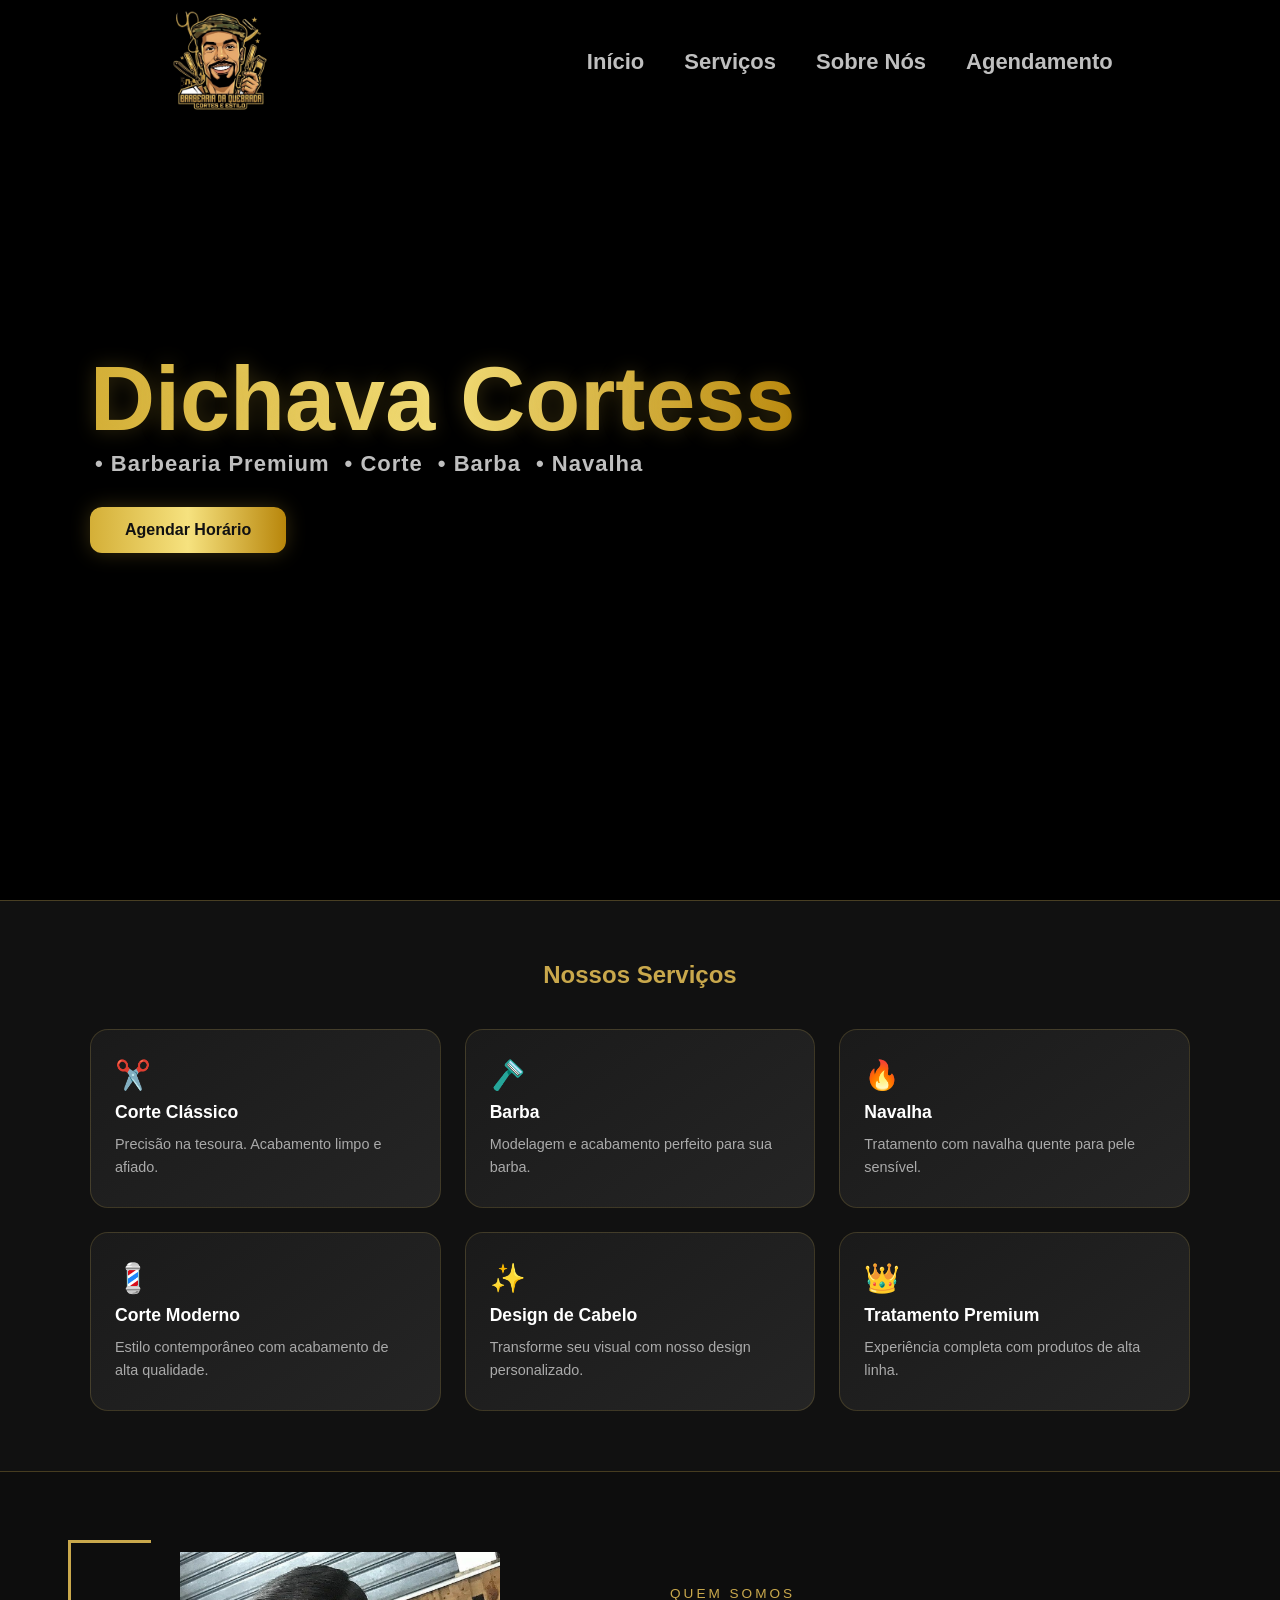
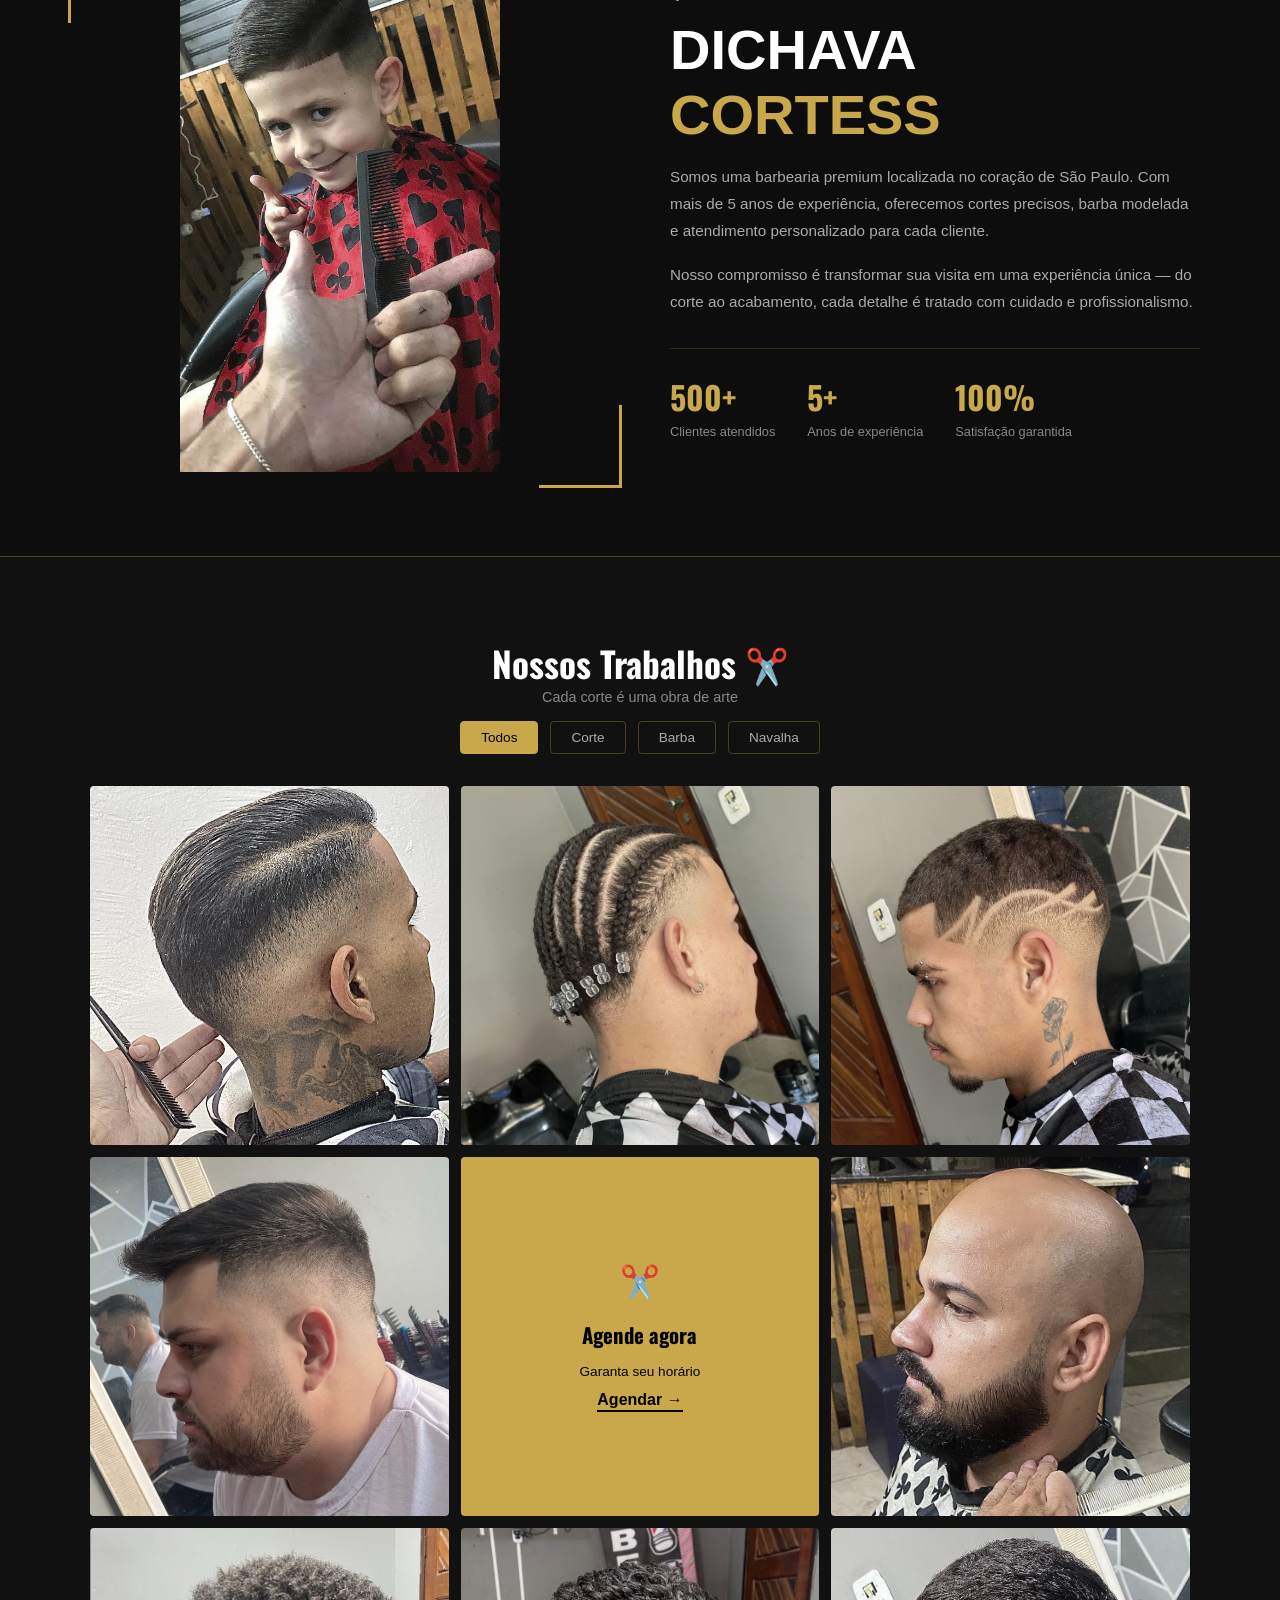
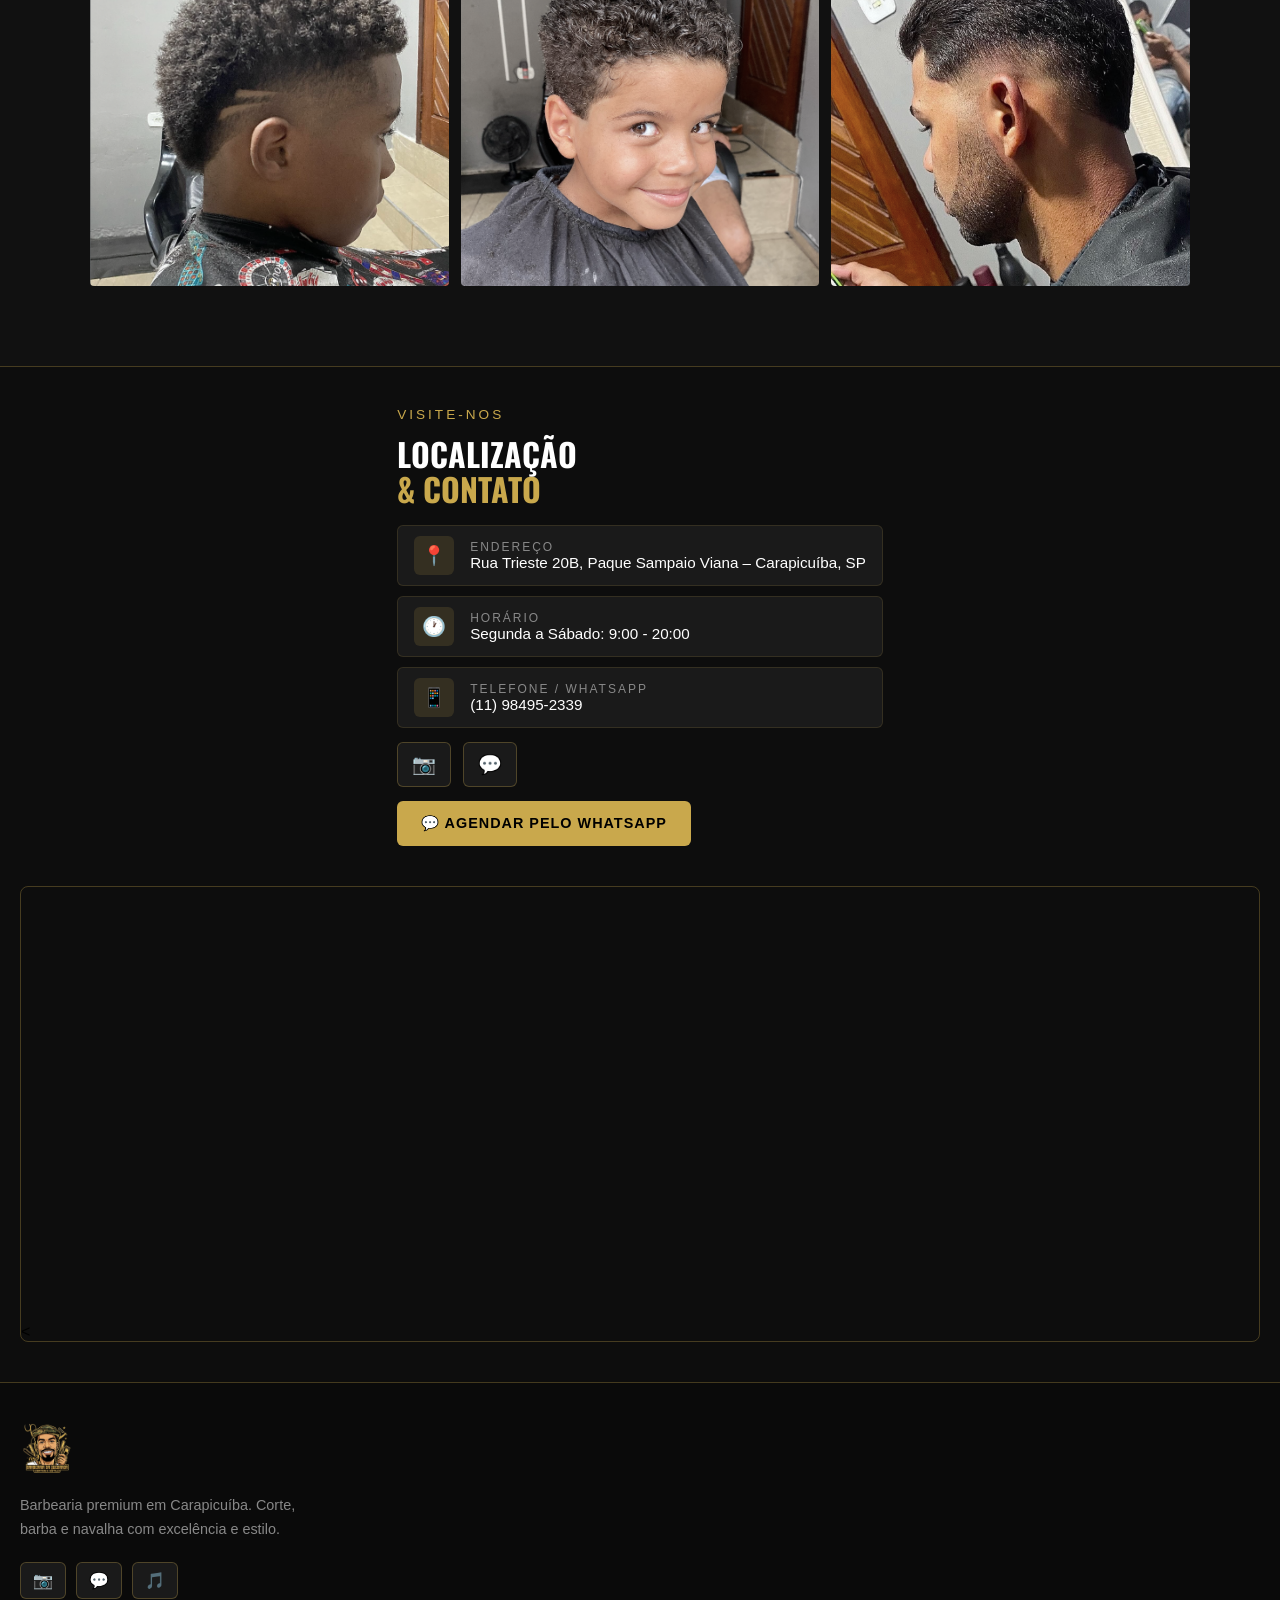
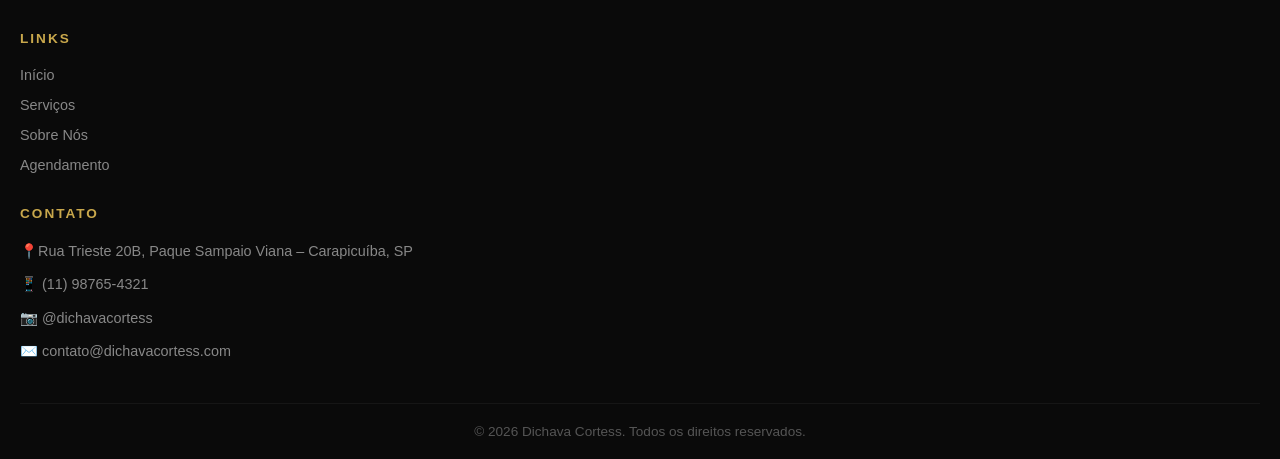
==== index.html @ 932131ef "Update index.html" ====
<!DOCTYPE html>
<html lang="pt-br">

<head>
    <meta charset="UTF-8">
    <meta name="viewport" content="width=device-width, initial-scale=1.0">
    <title>DichavaCortess</title>
    <link rel="stylesheet" href="style.css">
    <link rel="preconnect" href="https://fonts.googleapis.com">
    <link rel="preconnect" href="https://fonts.gstatic.com" crossorigin>
    <link
        href="https://fonts.googleapis.com/css2?family=Karantina:wght@300;400;700&family=Oswald:wght@200..700&family=Pacifico&family=Permanent+Marker&display=swap"
        rel="stylesheet">
    <script src="script.js" defer></script>
    <link rel="icon" type="image/png" href="img/logo.png">
</head>

<body>

    <header>
        <div>
            <img src="img/logo.png" alt="Logo Dichava Cortess">
        </div>

        <!-- 1. Checkbox invisível que controla o clique -->
        <input type="checkbox" id="menu-toggle" class="menu-checkbox">

        <!-- 2. Ícone das 3 barrinhas -->
        <label for="menu-toggle" class="hamburger-btn">
            <span></span>
            <span></span>
            <span></span>
        </label>

        <!-- 3. Seu Nav com a classe .nav-menu adicionada -->
        <nav class="nav-menu">
            <ul>
                <li><a href="#" id="btn-inicio">Início</a></li>
                <li><a href="#" id="btn-servicos">Serviços</a></li>
                <li><a href="#" id="btn-sobre">Sobre Nós</a></li>
                <li><a href="#" id="btn-agendamento">Agendamento</a></li>
            </ul>
        </nav>
    </header>

    <!-- SECTION INÍCIO -->
    <section class="inicio" id="inicio">
        <video autoplay loop muted playsinline class="video-bg">
            <source src="videos/background-video.mp4" type="video/mp4">
        </video>
        <div class="overlay"></div>
        <div class="conteudo">
            <div>
                <h1>Dichava Cortess</h1>
                <div class="servicesP">
                    <p>• Barbearia Premium</p>
                    <p>• Corte</p>
                    <p>• Barba</p>
                    <p>• Navalha</p>
                </div>
                <a href="https://wa.me/5511984952339?text=Olá!%20Vi%20o%20site%20e%20gostaria%20de%20agendar%20um%20horário."
                    target="_blank">
                    <button>Agendar Horário</button>
                </a>
            </div>
        </div>
    </section>

    <!-- SECTION PRODUTOS -->
    <section class="products" id="servicos">
        <div class="title-products">
            <h1>Nossos Serviços</h1>
        </div>
        <div class="grid-container">
            <div class="grid-item">
                <span class="icon">✂️</span>
                <h2>Corte Clássico</h2>
                <p>Precisão na tesoura. Acabamento limpo e afiado.</p>

            </div>
            <div class="grid-item">
                <span class="icon">🪒</span>
                <h2>Barba</h2>
                <p>Modelagem e acabamento perfeito para sua barba.</p>

            </div>
            <div class="grid-item">
                <span class="icon">🔥</span>
                <h2>Navalha</h2>
                <p>Tratamento com navalha quente para pele sensível.</p>

            </div>
            <div class="grid-item">
                <span class="icon">💈</span>
                <h2>Corte Moderno</h2>
                <p>Estilo contemporâneo com acabamento de alta qualidade.</p>

            </div>
            <div class="grid-item">
                <span class="icon">✨</span>
                <h2>Design de Cabelo</h2>
                <p>Transforme seu visual com nosso design personalizado.</p>

            </div>
            <div class="grid-item">
                <span class="icon">👑</span>
                <h2>Tratamento Premium</h2>
                <p>Experiência completa com produtos de alta linha.</p>

            </div>
        </div>
    </section>

    <!-- SECTION ABOUT -->
    <section class="about" id="sobre">
        <div class="about-image">
            <img src="img/cliente3.png" alt="Barbeiro">
        </div>
        <div class="about-content">
            <span class="about-tag">Quem somos</span>
            <h1>DICHAVA<br><span>CORTESS</span></h1>
            <p>Somos uma barbearia premium localizada no coração de São Paulo. Com mais de 5 anos de experiência,
                oferecemos cortes precisos, barba modelada e atendimento personalizado para cada cliente.</p>
            <p>Nosso compromisso é transformar sua visita em uma experiência única — do corte ao acabamento, cada
                detalhe é tratado com cuidado e profissionalismo.</p>
            <div class="about-stats">
                <div class="stat">
                    <h2>500+</h2>
                    <p>Clientes atendidos</p>
                </div>
                <div class="stat">
                    <h2>5+</h2>
                    <p>Anos de experiência</p>
                </div>
                <div class="stat">
                    <h2>100%</h2>
                    <p>Satisfação garantida</p>
                </div>
            </div>
        </div>
    </section>

    <!-- SECTION GALERIA -->
    <section class="gallery" id="galeria">
        <div class="gallery-title">
            <h1>Nossos Trabalhos <span>✂️</span></h1>
            <p>Cada corte é uma obra de arte</p>
        </div>

        <div class="gallery-filters">
            <button class="filter-btn active" data-filter="todos">Todos</button>
            <button class="filter-btn" data-filter="corte">Corte</button>
            <button class="filter-btn" data-filter="barba">Barba</button>
            <button class="filter-btn" data-filter="navalha">Navalha</button>
        </div>

        <div class="gallery-grid">

            <div class="gallery-item" data-category="corte">
                <img src="img/cliente2.png" alt="Corte 1">
            </div>

            <div class="gallery-item" data-category="corte navalha">
                <img src="img/cliente5.png" alt="Corte 4">
            </div>

            <div class="gallery-item" data-category="corte">
                <img src="img/cliente6.png" alt="Corte 7">
            </div>

            <div class="gallery-item" data-category="corte barba">
                <img src="img/cliente4.png" alt="Corte 3">
            </div>

            <div class="gallery-item gallery-item-destaque">
                <div class="destaque-content">
                    <span>✂️</span>
                    <h3>Agende agora</h3>
                    <p>Garanta seu horário</p>
                    <a href="#">Agendar →</a>
                </div>
            </div>

            <div class="gallery-item" data-category="barba">
                <img src="img/barba1.png" alt="Barba 1">
            </div>
 
            

            <div class="gallery-item" data-category="navalha">
                <img src="img/alemao.png" alt="Navalha 1">
            </div>

            <div class="gallery-item" data-category="corte">
                <img src="img/cliente7.png" alt="Corte 2">
            </div>

            <div class="gallery-item" data-category="corte">
                <img src="img/cliente1.png" alt="Corte 5">
            </div>

            <div class="gallery-item" data-category="navalha">
                <img src="img/navalhado 01.png" alt="Navalha 1">
            </div>

            <div class="gallery-item" data-category="navalha">
                <img src="img/navalhado 02.png" alt="Navalha 1">
            </div>

            <div class="gallery-item" data-category="navalha barba">
                <img src="img/navalhado 03.png" alt="Navalha 1">
            </div>

        </div>
    </section>

    <!-- SECTION LOCALIZAÇÃO -->
    <section class="location" id="agendamento">
        <div class="location-content">
            <span class="location-tag">Visite-nos</span>
            <h1>LOCALIZAÇÃO<br><span>& CONTATO</span></h1>
            <div class="location-infos">
                <div class="location-item">
                    <div class="location-icon">📍</div>
                    <div>
                        <p class="label">ENDEREÇO</p>
                        <p class="value">Rua Trieste 20B, Paque Sampaio Viana – Carapicuíba, SP</p>
                    </div>
                </div>
                <div class="location-item">
                    <div class="location-icon">🕐</div>
                    <div>
                        <p class="label">HORÁRIO</p>
                        <p class="value">Segunda a Sábado: 9:00 - 20:00</p>
                    </div>
                </div>
                <div class="location-item">
                    <div class="location-icon">📱</div>
                    <div>
                        <p class="label">TELEFONE / WHATSAPP</p>
                        <p class="value">(11) 98495-2339</p>
                    </div>
                </div>
            </div>
            <div class="location-social">
                <a href="#" class="social-btn">📷</a>
                <a href="#" class="social-btn">💬</a>
            </div>
           
            <a href="https://wa.me/5511984952339?text=Olá!%20Vi%20o%20site%20e%20gostaria%20de%20agendar%20um%20horário."
                target="_blank" class="location-cta">
                💬 AGENDAR PELO WHATSAPP
            </a>
        </div>
        <div class="location-map">
            <<iframe
                src="https://www.google.com/maps/embed?pb=!1m18!1m12!1m3!1d3476.933256085303!2d-46.84907242489197!3d-23.535224878817843!2m3!1f0!2f0!3f0!3m2!1i1024!2i768!4f13.1!3m3!1m2!1s0x94cf01b826479ff1%3A0x2857bcf0c905643a!2sR.%20Trieste%2C%2020%20-%20Parque%20Sampaio%20Viana%2C%20Carapicu%C3%ADba%20-%20SP%2C%2006395-430!5e1!3m2!1spt-BR!2sbr!4v1785679589610!5m2!1spt-BR!2sbr"
                width="600" height="450" style="border:0;" allowfullscreen="" loading="lazy"
                referrerpolicy="strict-origin-when-cross-origin"></iframe>
        </div>
    </section>

    <!-- FOOTER -->
    <footer class="footer">
        <div class="footer-container">
            <div class="footer-brand">
                <img src="img/logo.png" alt="Dichava Cortess" class="footer-logo">
                <p>Barbearia premium em Carapicuíba. Corte, barba e navalha com excelência e estilo.</p>
                <div class="footer-social">
                    <a href="#">📷</a>
                    <a href="#">💬</a>
                    <a href="#">🎵</a>
                </div>
            </div>
            <div class="footer-links">
                <h4>Links</h4>
                <ul>
                    <li><a href="#inicio">Início</a></li>
                    <li><a href="#servicos">Serviços</a></li>
                    <li><a href="#sobre">Sobre Nós</a></li>
                    <li><a href="#agendamento">Agendamento</a></li>
                </ul>
            </div>
            <div class="footer-contact">
                <h4>Contato</h4>
                <ul>
                    <li>📍Rua Trieste 20B, Paque Sampaio Viana – Carapicuíba, SP</li>
                    <li>📱 (11) 98765-4321</li>
                    <li>📷 @dichavacortess</li>
                    <li>✉️ contato@dichavacortess.com</li>
                </ul>
            </div>
        </div>
        <div class="footer-bottom">
            <p>© 2026 Dichava Cortess. Todos os direitos reservados.</p>
        </div>
    </footer>







</body>

</html>
---- style.css ----
html {
  scroll-behavior: smooth;
}

* {
  margin: 0;
  padding: 0;
  box-sizing: border-box;
}

/* =======================================
   BASE
======================================= */
body {
  background: #000;
  font-family: Arial, sans-serif;
}

/* =======================================
   STACK EFFECT (SÓ NAS SECTIONS CERTAS)
======================================= */

/* sections por padrão NÃO são sticky */
section {
  position: relative;
  width: 100%;
}

/* .inicio,
.products,
.about {
    position: sticky;
    top: 0;
} */

/* z-index para sobrepor corretamente */
.inicio {
  z-index: 1;
}

.products {
  z-index: 2;
}

.about {
  z-index: 3;
}

/* gallery e location NÃO podem ser sticky */
.gallery {
  z-index: 4;
  position: relative;
  min-height: auto;
  overflow: visible;
}

.gallery-item[data-category="navalha"] {
  display: none;
}

.location {
  z-index: 5;
  position: relative;
  min-height: 100vh;
  overflow: visible;
}

.footer {
  z-index: 6;
  position: relative;
  overflow: visible;
}

/* =======================================
   HEADER
======================================= */
header {
  position: absolute;
  top: 0;
  left: 0;
  width: 100%;
  z-index: 999;
  display: flex;
  align-items: center;
  justify-content: space-around;
  padding: 10px;
  background: rgba(0, 0, 0, 0.2);
  backdrop-filter: blur(6px);
  color: white;
}

header div img {
  height: 100px;
  width: auto;
}

nav ul {
  display: flex;
  gap: 40px;
  list-style: none;
  font-size: 22px;
  font-weight: 700;
}

nav a {
  color: rgba(255, 255, 255, 0.75);
  text-decoration: none;
}

nav a:hover {
  color: #d4af37;
}

/* =======================================
   SECTION INICIO
======================================= */
.inicio {
  position: sticky;
  width: 100%;
}

.conteudo {
  position: relative;
  z-index: 1;
  height: 100vh;
  display: flex;
  flex-direction: column;
  justify-content: center;
  align-items: flex-start;
  padding-left: 90px;
}

.conteudo h1 {
  font-size: 90px;
  font-weight: 800;
  background: linear-gradient(90deg, #d4af37, #f6e27f, #b8860b);
  background-clip: text;
  -webkit-background-clip: text;
  color: transparent;
  -webkit-text-fill-color: transparent;
  text-shadow: 0px 0px 20px rgba(212, 175, 55, 0.25);
}

.conteudo p {
  padding-left: 5px;
  color: rgba(255, 255, 255, 0.75);
  letter-spacing: 1px;
  cursor: pointer;
}

.servicesP {
  display: flex;
  gap: 10px;
  font-weight: 800;
  font-size: 22px;
  color: white;
  align-items: center;
}

.conteudo p:hover {
  color: #d4af37;
  transition: 0.3s;
}

.conteudo button {
  padding: 14px 35px;
  margin-top: 30px;
  border-radius: 12px;
  border: none;
  cursor: pointer;
  background: linear-gradient(90deg, #d4af37, #f6e27f, #b8860b);
  color: #111;
  font-weight: 700;
  font-size: 16px;
  box-shadow: 0px 0px 20px rgba(212, 175, 55, 0.25);
  transition: 0.3s;
}

.conteudo button:hover {
  transform: scale(1.05);
  box-shadow: 0px 0px 30px rgba(212, 175, 55, 0.35);
}

.video-bg {
  position: absolute;
  top: 0;
  left: 0;
  width: 100%;
  height: 100%;
  object-fit: cover;
  z-index: -2;
}

.overlay {
  position: absolute;
  inset: 0;
  background: rgba(0, 0, 0, 0.50);
  z-index: -1;
  backdrop-filter: blur(1px);
}

/* =======================================
   SECTION PRODUCTS
======================================= */
.products {
  background: #111111;
  border-top: 1px solid rgba(201, 168, 76, 0.3);
  padding: 60px 40px;
}

.filter-btn.active{
    background: #d4af37;
    color: #111;
}

.title-products h1 {
  color: #c9a84c;
  justify-content: center;
  text-align: center;
  margin-bottom: 40px;
  transition: .35s ease;
  display: flex;
}

.title-products h1:hover {
  transform: translateY(-10px) scale(1.08);
  color: #ffd700;
  text-shadow:
    0 0 10px #ffd700,
    0 0 20px rgba(255, 215, 0, .8),
    0 0 40px rgba(255, 215, 0, .6);
}



.grid-container {
  display: grid;
  grid-template-columns: repeat(3, 1fr);
  gap: 24px;
  max-width: 1100px;
  margin: 0 auto;
}

.grid-item {
  background: linear-gradient(145deg, #1a1a1a, #252525);
  padding: 28px 24px;
  border: 1px solid rgba(201, 168, 76, 0.2);
  border-radius: 18px;
  display: flex;
  flex-direction: column;
  gap: 10px;
 transition: .35s;

}

.grid-item:hover{
    transform: translateY(-8px);
    border-color: #d4af37;
    box-shadow: 0 20px 40px rgba(212,175,55,.25);
}

.grid-item .icon {
  font-size: 1.8rem;
}

.grid-item h2 {
  color: #ffffff;
  font-size: 1.1rem;
}

.grid-item p {
  color: #aaaaaa;
  font-size: 0.9rem;
  line-height: 1.6;
  flex: 1;
}

.grid-item a {
  color: #c9a84c;
  font-size: 0.85rem;
  text-decoration: none;
  margin-top: 8px;
}

.grid-item a:hover {
  text-decoration: underline;
}

/* =======================================
   SECTION ABOUT
======================================= */
.about {
  display: flex;
  align-items: center;
  gap: 60px;
  padding: 80px 80px;
  background: #0d0d0d;
  border-top: 1px solid rgba(201, 168, 76, 0.3);
}

.about-image {
  flex: 1;
  position: relative;
}

.about-image img {
  width: 100%;
  max-width: 420px;
  height: 520px;
  object-fit: cover;
  border-radius: 4px;
  filter: grayscale(20%);
  padding-left: 100px;
}

.about-image::before {
  content: '';
  position: absolute;
  top: -12px;
  left: -12px;
  width: 80px;
  height: 80px;
  border-top: 3px solid #c9a84c;
  border-left: 3px solid #c9a84c;
}

.about-image::after {
  content: '';
  position: absolute;
  bottom: -12px;
  right: -12px;
  width: 80px;
  height: 80px;
  border-bottom: 3px solid #c9a84c;
  border-right: 3px solid #c9a84c;
}

.about-content {
  flex: 1;
  display: flex;
  flex-direction: column;
  gap: 16px;
}

.about-tag {
  color: #c9a84c;
  font-size: 0.85rem;
  letter-spacing: 3px;
  text-transform: uppercase;
} 

.about-content h1 {
  color: #fff;
  transition: .35s ease;
  display: inline-block;
  font-size: 3.5rem;
}

.about-content h1 span {
  color: #c9a84c;
  transition: .35s ease;
}

.about-content h1:hover {
  transform: translateY(-10px) scale(1.03);
  text-shadow: 0 0 20px rgba(212, 175, 55, .4);
}

.about-content h1:hover span {
  color: #ffd700;
  text-shadow:
    0 0 10px #ffd700,
    0 0 20px rgba(255, 215, 0, .8),
    0 0 40px rgba(255, 215, 0, .6);
}

.about-content p {
  color: #aaaaaa;
  font-size: 0.95rem;
  line-height: 1.8;
}

.about-stats {
  display: flex;
  gap: 32px;
  margin-top: 16px;
  padding-top: 24px;
  border-top: 1px solid rgba(201, 168, 76, 0.2);
}

.stat h2 {
  color: #c9a84c;
  font-size: 2rem;
  font-family: 'Oswald', sans-serif;
  transition: .35s ease;
  display: inline-block;
}

.stat h2:hover {
  transform: translateY(-10px) scale(1.08);
  color: #ffd700;
  text-shadow:
    0 0 10px #ffd700,
    0 0 20px rgba(255, 215, 0, .8),
    0 0 40px rgba(255, 215, 0, .6);
}

.stat p {
  color: #888;
  font-size: 0.8rem;
}

/* =======================================
   SECTION GALLERY (SCROLL NORMAL)
======================================= */
.gallery {
  background: #111111;
  padding: 80px 80px;
  border-top: 1px solid rgba(201, 168, 76, 0.3);
}

.gallery-title {
  text-align: center;
  margin-bottom: 16px;
}

.gallery-title h1 {
  font-size: 2.2rem;
  color: #ffffff;
  font-family: 'Oswald', sans-serif;
}

.gallery-title h1 span {
  color: #c9a84c;
}

.gallery-title p {
  color: #888;
  font-size: 0.9rem;
}

.gallery-filters {
  display: flex;
  justify-content: center;
  gap: 12px;
  margin-bottom: 32px;
}

.filter-btn {
  background: transparent;
  border: 1px solid rgba(201, 168, 76, 0.3);
  color: #aaa;
  padding: 8px 20px;
  border-radius: 4px;
  cursor: pointer;
  font-size: 0.85rem;
  transition: all 0.3s ease;
}

.filter-btn:hover,
.filter-btn.active {
  background: #c9a84c;
  color: #000;
  border-color: #c9a84c;
}

.gallery-grid {
  display: grid;
  grid-template-columns: repeat(3, 1fr);
  gap: 12px;
  max-width: 1100px;
  margin: 0 auto;
}

.gallery-item {
  overflow: hidden;
  border-radius: 4px;
  aspect-ratio: 1;

  opacity: 0;
  transform: translateY(70px);
  transition: opacity 1.2s ease, transform 1.2s ease;
}

.gallery-item.show {
  opacity: 1;
  transform: translateY(0);
}

.gallery-item img {
  width: 100%;
  height: 100%;
  object-fit: cover;
  transition: transform 0.4s ease;
  filter: grayscale(30%);
}

.gallery-item:hover img {
  transform: scale(1.05);
  filter: grayscale(0%);
}

.gallery-item-destaque {
  background: #c9a84c;
  display: flex;
  align-items: center;
  justify-content: center;
}


.destaque-content {
  text-align: center;
  color: #000;
}

.destaque-content span {
  font-size: 2rem;
}

.destaque-content h3 {
  font-size: 1.3rem;
  font-family: 'Oswald', sans-serif;
  margin: 8px 0 4px;
  padding: 10px;
}

.destaque-content p {
  font-size: 0.85rem;
  margin-bottom: 12px;
}

.destaque-content a {
  color: #000;
  font-weight: bold;
  text-decoration: none;
  border-bottom: 2px solid #000;
  padding-bottom: 2px;
}

/* =======================================
   SECTION LOCATION
======================================= */
.location {
  display: flex;
  align-items: center;
  gap: 40px;
  padding: 40px 80px;
  background: #0d0d0d;
  border-top: 1px solid rgba(201, 168, 76, 0.3);
}

.location-content {
  flex: 1;
  display: flex;
  flex-direction: column;
  gap: 14px;
}

.location-tag {
  color: #c9a84c;
  font-size: 0.85rem;
  letter-spacing: 3px;
  text-transform: uppercase;
}

.location-content h1 {
  font-size: 2rem;
  color: #ffffff;
  line-height: 1.1;
  font-family: 'Oswald', sans-serif;
}

.location-content h1 span {
  color: #c9a84c;
}

.location-infos {
  display: flex;
  flex-direction: column;
  gap: 10px;
  margin-top: 4px;
}

.location-item {
  display: flex;
  align-items: center;
  gap: 16px;
  background: #1a1a1a;
  padding: 10px 16px;
  border-radius: 6px;
  border: 1px solid rgba(201, 168, 76, 0.15);
}

.location-icon {
  font-size: 1.2rem;
  background: rgba(201, 168, 76, 0.15);
  padding: 8px;
  border-radius: 6px;
}

.location-item .label {
  color: #888;
  font-size: 0.75rem;
  letter-spacing: 2px;
}

.location-item .value {
  color: #ffffff;
  font-size: 0.95rem;
  font-weight: 500;
}

.location-social {
  display: flex;
  gap: 12px;
}

.social-btn {
  background: #1a1a1a;
  border: 1px solid rgba(201, 168, 76, 0.3);
  color: #fff;
  padding: 10px 14px;
  border-radius: 6px;
  font-size: 1.2rem;
  text-decoration: none;
  transition: all 0.3s ease;
}

.social-btn:hover {
  background: rgba(201, 168, 76, 0.15);
  border-color: #c9a84c;
}

.location-cta {
  display: inline-block;
  background: #c9a84c;
  color: #000;
  font-weight: bold;
  font-size: 0.9rem;
  letter-spacing: 1px;
  padding: 14px 24px;
  border-radius: 6px;
  text-decoration: none;
  width: fit-content;
}

.location-cta:hover {
  background: #e0bc6a;
}

.location-map {
  flex: 1;
  height: 360px;
  border-radius: 8px;
  overflow: hidden;
  border: 1px solid rgba(201, 168, 76, 0.3);
}

/* =======================================
   FOOTER
======================================= */
.footer {
  background: #0a0a0a;
  border-top: 1px solid rgba(201, 168, 76, 0.3);
  padding: 60px 80px 0;
}

.footer-container {
  display: grid;
  grid-template-columns: 2fr 1fr 1fr;
  gap: 60px;
  padding-bottom: 40px;
}

.footer-brand img.footer-logo {
  height: 50px;
  width: auto;
  margin-bottom: 16px;
}

.footer-brand p {
  color: #888;
  font-size: 0.9rem;
  line-height: 1.7;
  max-width: 280px;
}

.footer-social {
  display: flex;
  gap: 10px;
  margin-top: 20px;
}

.footer-social a {
  background: #1a1a1a;
  border: 1px solid rgba(201, 168, 76, 0.3);
  padding: 8px 12px;
  border-radius: 6px;
  font-size: 1rem;
  text-decoration: none;
}

.footer-links h4,
.footer-contact h4 {
  color: #c9a84c;
  font-size: 0.85rem;
  letter-spacing: 2px;
  text-transform: uppercase;
  margin-bottom: 20px;
}

.footer-links ul,
.footer-contact ul {
  list-style: none;
  display: flex;
  flex-direction: column;
  gap: 12px;
}

.footer-links ul li a {
  color: #888;
  text-decoration: none;
  font-size: 0.9rem;
}

.footer-links ul li a:hover {
  color: #c9a84c;
}

.footer-contact ul li {
  color: #888;
  font-size: 0.9rem;
  line-height: 1.5;
}

.footer-bottom {
  border-top: 1px solid rgba(255, 255, 255, 0.05);
  padding: 20px 0;
  text-align: center;
}

.footer-bottom p {
  color: #555;
  font-size: 0.85rem;
}

.menu-checkbox,
.hamburger-btn {
  display: none;
}


/* =======================================
   RESPONSIVIDADE MOBILE
======================================= */
@media (max-width: 768px) {

  /* =======================================
     1. HEADER & NAVEGAÇÃO (DROPDOWN)
  ======================================= */
  header {
    position: relative;
    flex-direction: row;
    justify-content: space-between;
    align-items: center;
    padding: 10px 16px;
    flex-wrap: wrap;
  }

  header div img {
    height: 60px;
  }

  .menu-checkbox {
    display: none;
  }

  /* BOTÃO HAMBÚRGUER */
  .hamburger-btn {
    display: flex;
    flex-direction: column;
    justify-content: space-between;
    width: 32px;
    height: 22px;
    background: transparent;
    border: none;
    cursor: pointer;
    z-index: 1000;
    padding: 0;
  }

  .hamburger-btn span {
    width: 100%;
    height: 4px;
    background-color: #ffffff;
    border-radius: 10px;
    filter: drop-shadow(0px 2px 3px rgba(0, 0, 0, 0.4));
    transition: all 0.3s ease;
  }

  /* MENU DROPDOWN */
  .nav-menu {
    position: absolute;
    top: 100%;
    left: 0;
    width: 100%;
    background-color: #111111;
    border-bottom: 1px solid rgba(201, 168, 76, 0.3);
    max-height: 0;
    overflow: hidden;
    transition: max-height 0.4s ease-in-out, padding 0.4s ease;
    display: flex;
    justify-content: center;
    align-items: center;
    z-index: 999;
  }

  .nav-menu ul {
    display: flex;
    flex-direction: column;
    gap: 18px;
    text-align: center;
    list-style: none;
    padding: 0;
    width: 100%;
  }

  .nav-menu ul li a {
    color: #ffffff;
    font-size: 1.1rem;
    text-decoration: none;
    font-weight: 700;
    display: block;
    padding: 6px 0;
  }

  /* ESTADO ABERTO DO MENU DROPDOWN */
  .menu-checkbox:checked ~ .nav-menu {
    max-height: 300px;
    padding: 20px 0;
  }

  /* ANIMAÇÃO DO ÍCONE HAMBÚRGUER -> X */
  .menu-checkbox:checked + .hamburger-btn span:nth-child(1) {
    transform: translateY(9px) rotate(45deg);
  }

  .menu-checkbox:checked + .hamburger-btn span:nth-child(2) {
    opacity: 0;
  }

  .menu-checkbox:checked + .hamburger-btn span:nth-child(3) {
    transform: translateY(-9px) rotate(-45deg);
  }


  /* =======================================
     2. HERO / VÍDEO & SOMBRA
  ======================================= */
  .inicio {
    position: relative;
    overflow: hidden;
  }

  /* Camada 1: Vídeo ao fundo */
  .video-bg {
    position: absolute;
    top: 0;
    left: 0;
    width: 100%;
    height: 100%;
    object-fit: cover;
    object-position: 80% center;
    z-index: 1;
  }

  /* Camada 2: Sombreamento por cima do vídeo */
  .overlay {
    position: absolute;
    top: 0;
    left: 0;
    width: 100%;
    height: 100%;
    background: linear-gradient(
      90deg, 
      rgba(0, 0, 0, 0.85) 0%, 
      rgba(0, 0, 0, 0.4) 50%, 
      rgba(0, 0, 0, 0.2) 100%
    );
    z-index: 2;
    pointer-events: none;
  }

  /* Camada 3: Conteúdo / Textos acima de tudo */
  .conteudo {
    position: relative;
    z-index: 3;
    padding-left: 24px;
    padding-right: 24px;
    align-items: flex-start;
  }

  .conteudo h1 {
    font-size: 42px;
  }

  .servicesP {
    font-size: 16px;
    flex-wrap: wrap;
  }

  .conteudo button {
    padding: 12px 24px;
    font-size: 15px;
  }


  /* =======================================
     3. PRODUCTS
  ======================================= */
  .products {
    padding: 40px 20px;
  }

  .grid-container {
    grid-template-columns: 1fr;
  }


  /* =======================================
     4. ABOUT
  ======================================= */
  .about {
    flex-direction: column;
    padding: 40px 20px;
    gap: 32px;
  }

  .about-image img {
    padding-left: 0;
    max-width: 100%;
    height: 320px;
  }

  .about-content h1 {
    font-size: 2.2rem;
  }

  .about-stats {
    gap: 20px;
  }


  /* =======================================
     5. GALLERY
  ======================================= */
  .gallery {
    padding: 40px 20px;
  }

  .gallery-grid {
    grid-template-columns: 1fr;
    justify-items: center;
    gap: 16px;
  }

  .gallery-item {
    width: 100%;
    max-width: 450px;
  }

  .gallery-item img {
    width: 100%;
    height: auto;
    display: block;
  }

   .gallery-item-destaque {
    aspect-ratio: 1;
    width: 100%;
    max-width: 450px;
  }
}


  /* =======================================
     6. LOCATION
  ======================================= */
  .location {
    flex-direction: column;
    padding: 40px 20px;
  }

  .location-map {
    width: 100%;
    height: 260px;
  }


  /* =======================================
     7. FOOTER
  ======================================= */
  .footer {
    padding: 40px 20px 0;
  }

  .footer-container {
    grid-template-columns: 1fr;
    gap: 32px;
  }

}
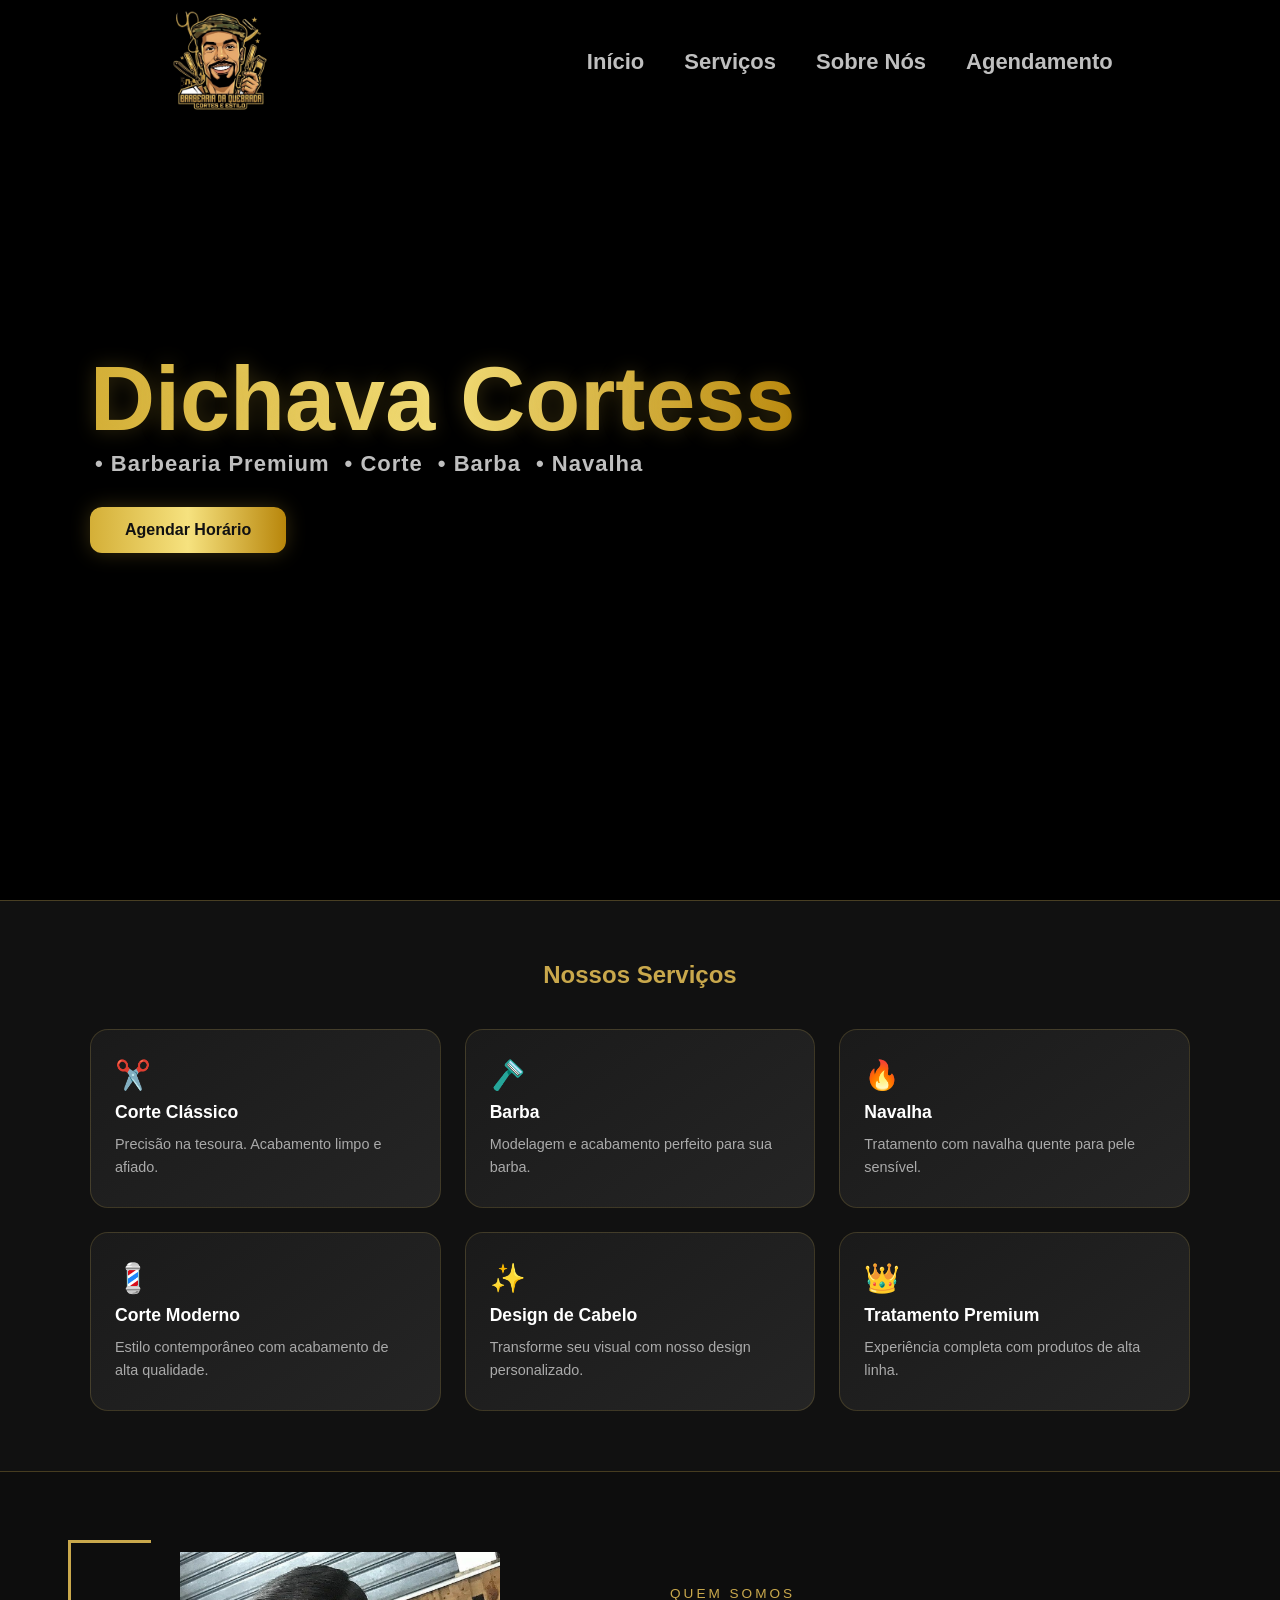
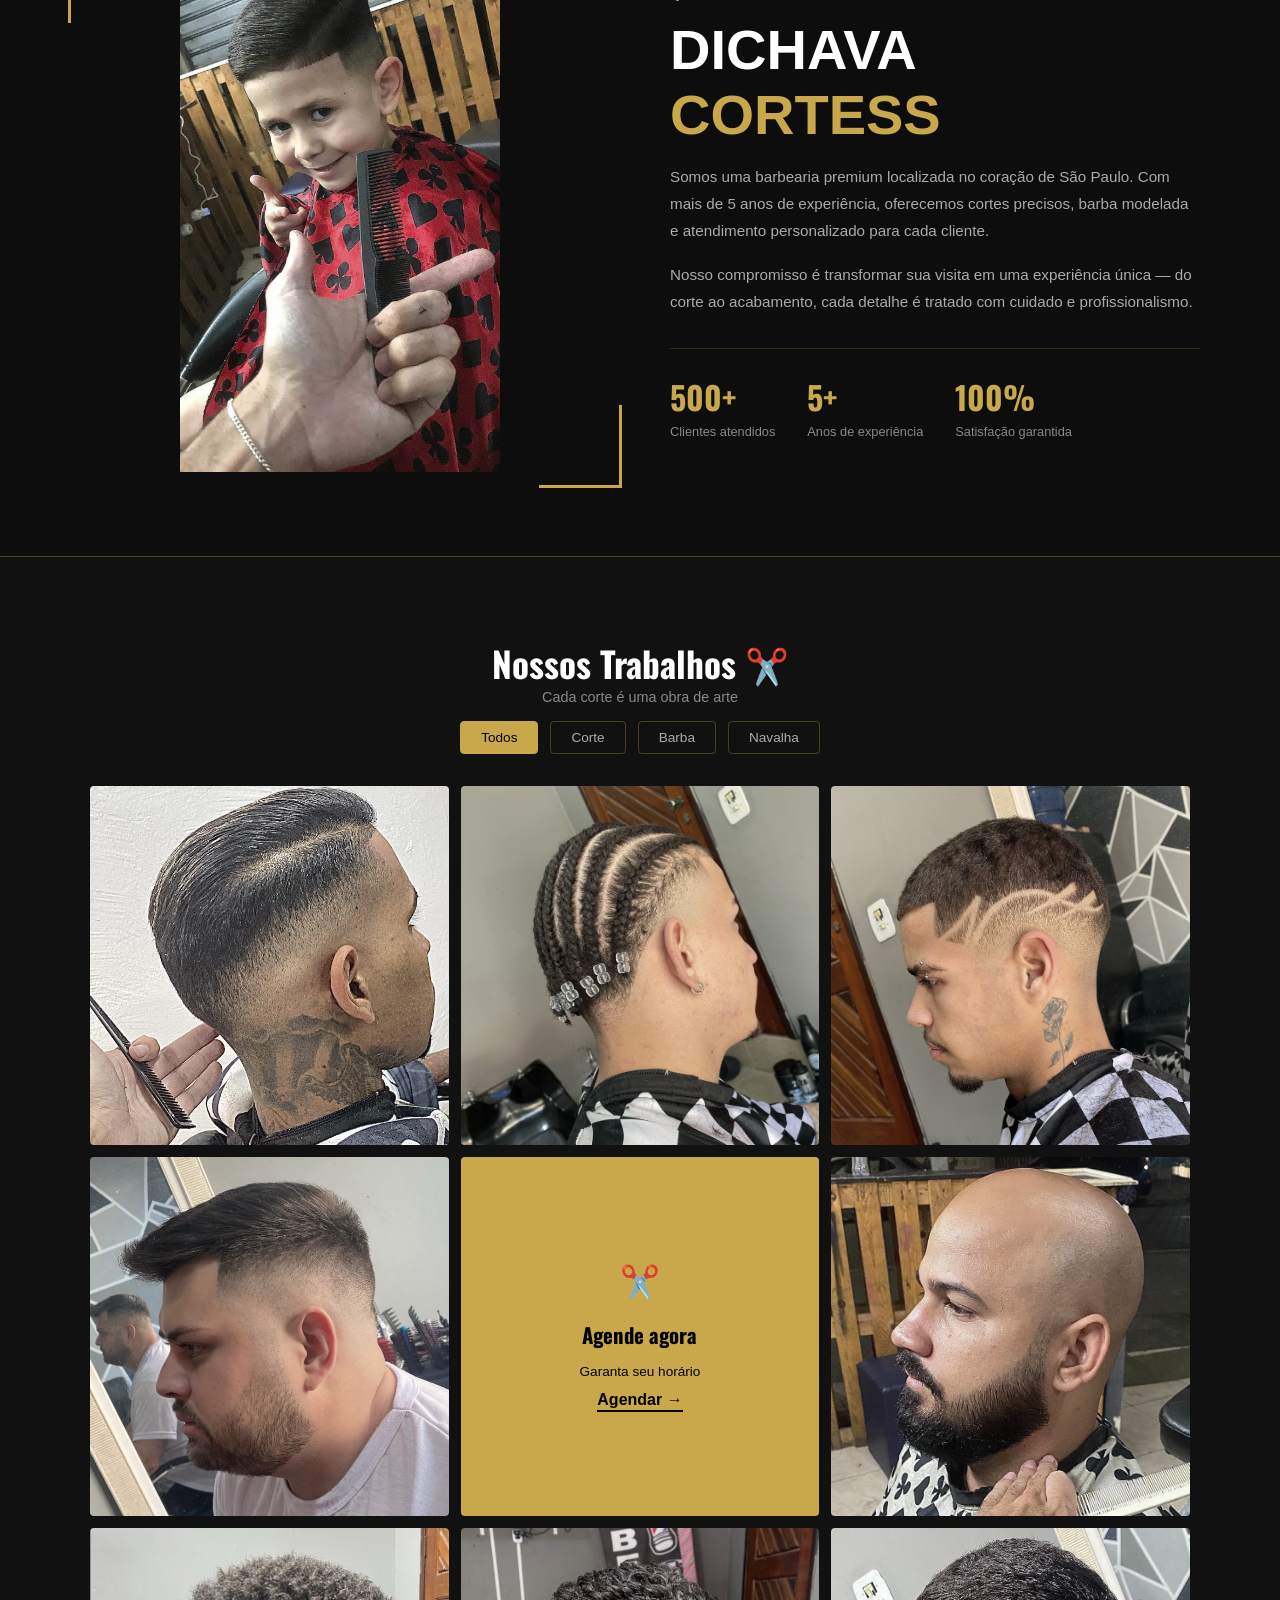
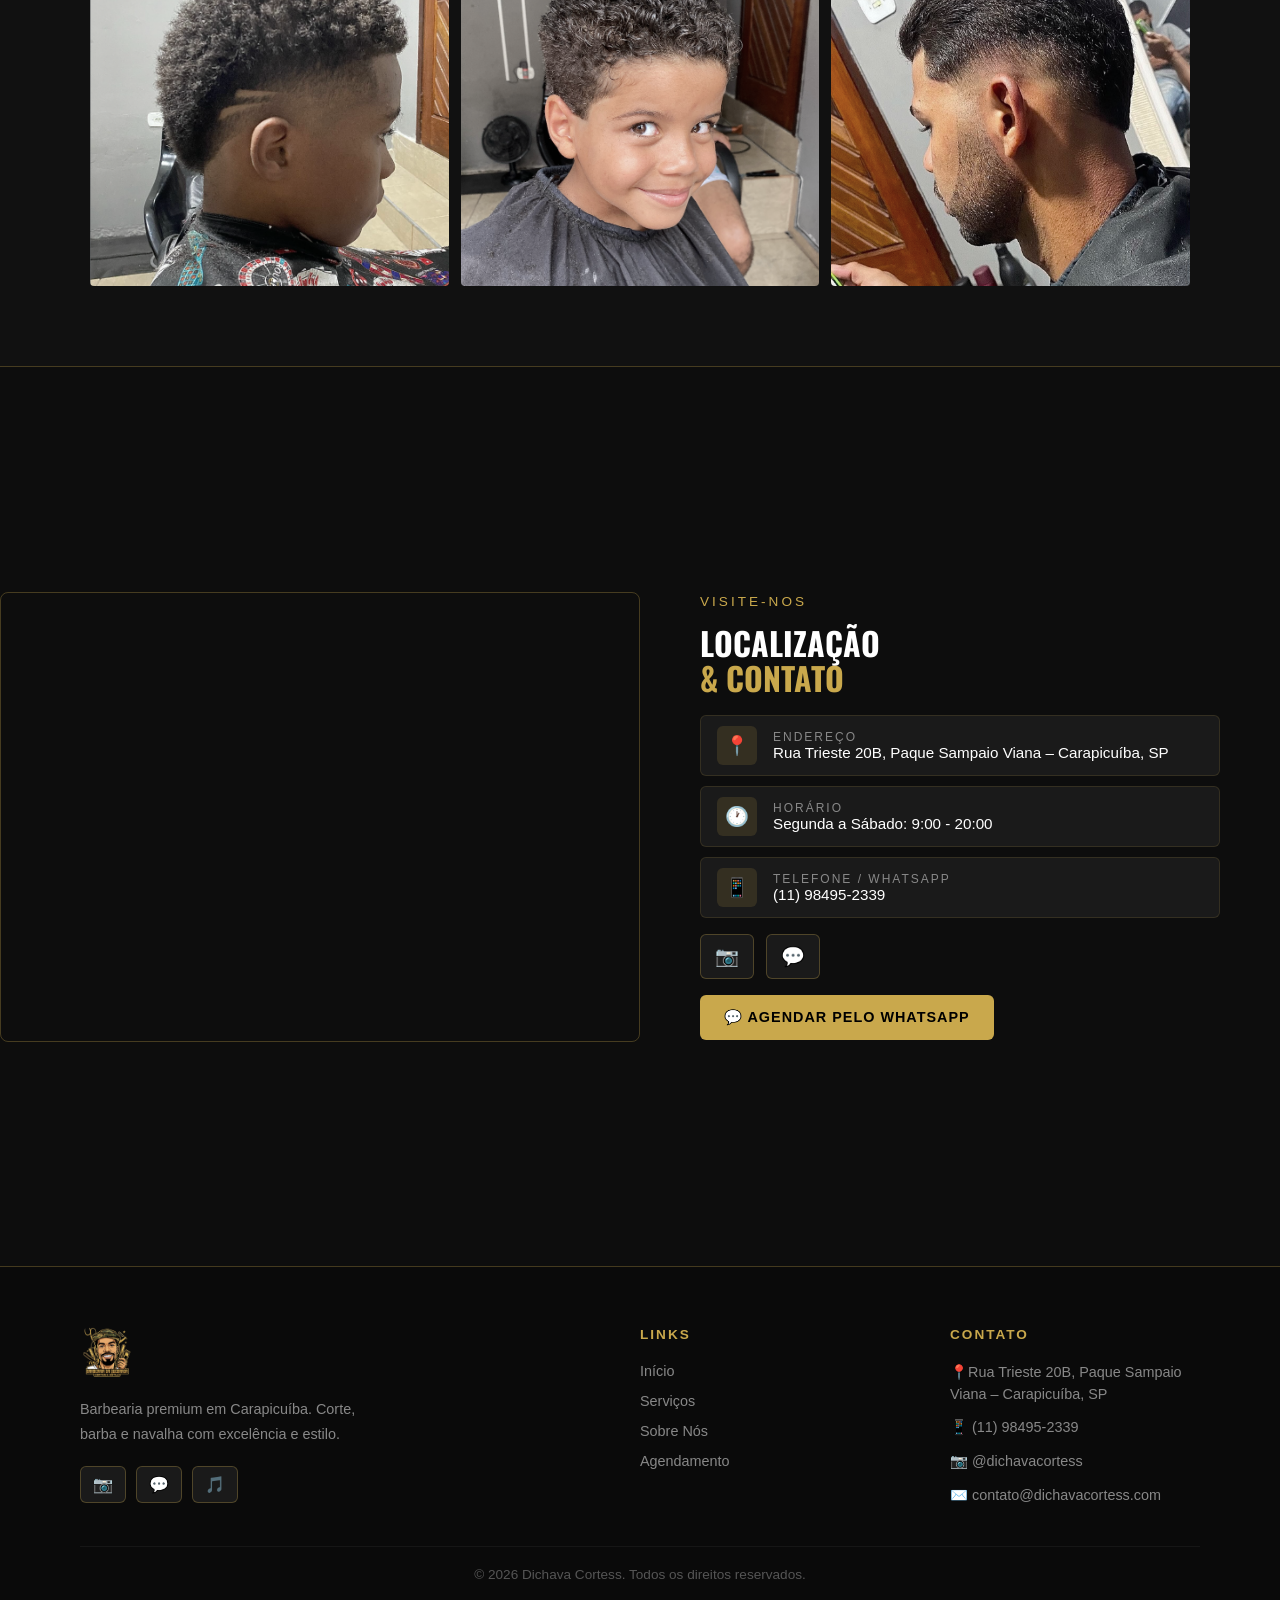
==== commit dee99f2d: "Add files via upload" ====
--- a/index.html
+++ b/index.html
@@ -184,8 +184,8 @@
             <div class="gallery-item" data-category="barba">
                 <img src="img/barba1.png" alt="Barba 1">
             </div>
- 
-            
+
+
 
             <div class="gallery-item" data-category="navalha">
                 <img src="img/alemao.png" alt="Navalha 1">
@@ -215,7 +215,16 @@
     </section>
 
     <!-- SECTION LOCALIZAÇÃO -->
-    <section class="location" id="agendamento">
+    <section class="location">
+
+
+
+        <div class="location-map">
+            <iframe
+                src="https://www.google.com/maps/embed?pb=!1m18!1m12!1m3!1d3476.933256085303!2d-46.84907242489197!3d-23.535224878817843!2m3!1f0!2f0!3f0!3m2!1i1024!2i768!4f13.1!3m3!1m2!1s0x94cf01b826479ff1%3A0x2857bcf0c905643a!2sR.%20Trieste%2C%2020%20-%20Parque%20Sampaio%20Viana%2C%20Carapicu%C3%ADba%20-%20SP%2C%2006395-430!5e1!3m2!1spt-BR!2sbr!4v1785679589610!5m2!1spt-BR!2sbr"
+                 style="border:0;" allowfullscreen="" loading="lazy"
+                referrerpolicy="strict-origin-when-cross-origin"></iframe>
+        </div>
         <div class="location-content">
             <span class="location-tag">Visite-nos</span>
             <h1>LOCALIZAÇÃO<br><span>& CONTATO</span></h1>
@@ -246,18 +255,15 @@
                 <a href="#" class="social-btn">📷</a>
                 <a href="#" class="social-btn">💬</a>
             </div>
-           
+
             <a href="https://wa.me/5511984952339?text=Olá!%20Vi%20o%20site%20e%20gostaria%20de%20agendar%20um%20horário."
                 target="_blank" class="location-cta">
                 💬 AGENDAR PELO WHATSAPP
             </a>
-        </div>
-        <div class="location-map">
-            <<iframe
-                src="https://www.google.com/maps/embed?pb=!1m18!1m12!1m3!1d3476.933256085303!2d-46.84907242489197!3d-23.535224878817843!2m3!1f0!2f0!3f0!3m2!1i1024!2i768!4f13.1!3m3!1m2!1s0x94cf01b826479ff1%3A0x2857bcf0c905643a!2sR.%20Trieste%2C%2020%20-%20Parque%20Sampaio%20Viana%2C%20Carapicu%C3%ADba%20-%20SP%2C%2006395-430!5e1!3m2!1spt-BR!2sbr!4v1785679589610!5m2!1spt-BR!2sbr"
-                width="600" height="450" style="border:0;" allowfullscreen="" loading="lazy"
-                referrerpolicy="strict-origin-when-cross-origin"></iframe>
-        </div>
+            </div>
+        
+        
+
     </section>
 
     <!-- FOOTER -->
@@ -285,7 +291,7 @@
                 <h4>Contato</h4>
                 <ul>
                     <li>📍Rua Trieste 20B, Paque Sampaio Viana – Carapicuíba, SP</li>
-                    <li>📱 (11) 98765-4321</li>
+                    <li>📱 (11) 98495-2339</li>
                     <li>📷 @dichavacortess</li>
                     <li>✉️ contato@dichavacortess.com</li>
                 </ul>
@@ -304,4 +310,4 @@
 
 </body>
 
-</html>
+</html>
--- a/style.css
+++ b/style.css
@@ -17,23 +17,13 @@
 }
 
 /* =======================================
-   STACK EFFECT (SÓ NAS SECTIONS CERTAS)
+   STACK EFFECT
 ======================================= */
-
-/* sections por padrão NÃO são sticky */
 section {
   position: relative;
   width: 100%;
 }
 
-/* .inicio,
-.products,
-.about {
-    position: sticky;
-    top: 0;
-} */
-
-/* z-index para sobrepor corretamente */
 .inicio {
   z-index: 1;
 }
@@ -46,7 +36,6 @@
   z-index: 3;
 }
 
-/* gallery e location NÃO podem ser sticky */
 .gallery {
   z-index: 4;
   position: relative;
@@ -208,9 +197,9 @@
   padding: 60px 40px;
 }
 
-.filter-btn.active{
-    background: #d4af37;
-    color: #111;
+.filter-btn.active {
+  background: #d4af37;
+  color: #111;
 }
 
 .title-products h1 {
@@ -231,8 +220,6 @@
     0 0 40px rgba(255, 215, 0, .6);
 }
 
-
-
 .grid-container {
   display: grid;
   grid-template-columns: repeat(3, 1fr);
@@ -249,14 +236,13 @@
   display: flex;
   flex-direction: column;
   gap: 10px;
- transition: .35s;
-
-}
-
-.grid-item:hover{
-    transform: translateY(-8px);
-    border-color: #d4af37;
-    box-shadow: 0 20px 40px rgba(212,175,55,.25);
+  transition: .35s;
+}
+
+.grid-item:hover {
+  transform: translateY(-8px);
+  border-color: #d4af37;
+  box-shadow: 0 20px 40px rgba(212, 175, 55, .25);
 }
 
 .grid-item .icon {
@@ -347,7 +333,7 @@
   font-size: 0.85rem;
   letter-spacing: 3px;
   text-transform: uppercase;
-} 
+}
 
 .about-content h1 {
   color: #fff;
@@ -411,7 +397,7 @@
 }
 
 /* =======================================
-   SECTION GALLERY (SCROLL NORMAL)
+   SECTION GALLERY
 ======================================= */
 .gallery {
   background: #111111;
@@ -507,7 +493,6 @@
   justify-content: center;
 }
 
-
 .destaque-content {
   text-align: center;
   color: #000;
@@ -538,23 +523,66 @@
 }
 
 /* =======================================
-   SECTION LOCATION
+   SECTION LOCATION (DESKTOP)
 ======================================= */
 .location {
   display: flex;
   align-items: center;
-  gap: 40px;
-  padding: 40px 80px;
+  padding: 0;
+  /* Remove os paddings para colar nas bordas e dar 50% exato */
   background: #0d0d0d;
   border-top: 1px solid rgba(201, 168, 76, 0.3);
+  width: 100%;
+  box-sizing: border-box;
+}
+
+.location-map {
+  flex: 0 0 50%;
+  /* Força o mapa a ter exatamente 50% de largura */
+  width: 50%;
+  height: 500px;
+  overflow: hidden;
+  border-right: 1px solid rgba(201, 168, 76, 0.3);
+  /* Linha divisória no meio */
+  border-radius: 0;
+  /* Remove arredondamento para alinhar perfeitamente */
+}
+
+.location-map iframe {
+  width: 100%;
+  height: 100%;
+  border: 0;
+  display: block;
 }
 
 .location-content {
+  flex: 0 0 50%;
+  /* Força o texto a ter exatamente 50% de largura */
+  width: 50%;
+  display: flex;
+  flex-direction: column;
+  justify-content: center;
+  gap: 16px;
+  padding: 60px;
+  /* Mantém o espaçamento interno do texto sem afetar os 50% */
+  box-sizing: border-box;
+  max-width: none;
+  /* Remove o limite de 500px para usar os 50% reais */
+}
+
+.location-map {
   flex: 1;
-  display: flex;
-  flex-direction: column;
-  gap: 14px;
-}
+  height: 450px;
+  width: 450px;
+  border-radius: 8px;
+  overflow: hidden;
+  border: 1px solid rgba(201, 168, 76, 0.3);
+  min-width: 0;
+}
+
+
+
+
 
 .location-tag {
   color: #c9a84c;
@@ -642,18 +670,11 @@
   border-radius: 6px;
   text-decoration: none;
   width: fit-content;
+  text-align: center;
 }
 
 .location-cta:hover {
   background: #e0bc6a;
-}
-
-.location-map {
-  flex: 1;
-  height: 360px;
-  border-radius: 8px;
-  overflow: hidden;
-  border: 1px solid rgba(201, 168, 76, 0.3);
 }
 
 /* =======================================
@@ -749,15 +770,12 @@
   display: none;
 }
 
-
 /* =======================================
    RESPONSIVIDADE MOBILE
 ======================================= */
 @media (max-width: 768px) {
 
-  /* =======================================
-     1. HEADER & NAVEGAÇÃO (DROPDOWN)
-  ======================================= */
+  /* HEADER & NAVEGAÇÃO */
   header {
     position: relative;
     flex-direction: row;
@@ -775,7 +793,6 @@
     display: none;
   }
 
-  /* BOTÃO HAMBÚRGUER */
   .hamburger-btn {
     display: flex;
     flex-direction: column;
@@ -798,7 +815,6 @@
     transition: all 0.3s ease;
   }
 
-  /* MENU DROPDOWN */
   .nav-menu {
     position: absolute;
     top: 100%;
@@ -834,35 +850,29 @@
     padding: 6px 0;
   }
 
-  /* ESTADO ABERTO DO MENU DROPDOWN */
-  .menu-checkbox:checked ~ .nav-menu {
+  .menu-checkbox:checked~.nav-menu {
     max-height: 300px;
     padding: 20px 0;
   }
 
-  /* ANIMAÇÃO DO ÍCONE HAMBÚRGUER -> X */
-  .menu-checkbox:checked + .hamburger-btn span:nth-child(1) {
+  .menu-checkbox:checked+.hamburger-btn span:nth-child(1) {
     transform: translateY(9px) rotate(45deg);
   }
 
-  .menu-checkbox:checked + .hamburger-btn span:nth-child(2) {
+  .menu-checkbox:checked+.hamburger-btn span:nth-child(2) {
     opacity: 0;
   }
 
-  .menu-checkbox:checked + .hamburger-btn span:nth-child(3) {
+  .menu-checkbox:checked+.hamburger-btn span:nth-child(3) {
     transform: translateY(-9px) rotate(-45deg);
   }
 
-
-  /* =======================================
-     2. HERO / VÍDEO & SOMBRA
-  ======================================= */
+  /* HERO / VÍDEO */
   .inicio {
     position: relative;
     overflow: hidden;
   }
 
-  /* Camada 1: Vídeo ao fundo */
   .video-bg {
     position: absolute;
     top: 0;
@@ -874,24 +884,20 @@
     z-index: 1;
   }
 
-  /* Camada 2: Sombreamento por cima do vídeo */
   .overlay {
     position: absolute;
     top: 0;
     left: 0;
     width: 100%;
     height: 100%;
-    background: linear-gradient(
-      90deg, 
-      rgba(0, 0, 0, 0.85) 0%, 
-      rgba(0, 0, 0, 0.4) 50%, 
-      rgba(0, 0, 0, 0.2) 100%
-    );
+    background: linear-gradient(90deg,
+        rgba(0, 0, 0, 0.85) 0%,
+        rgba(0, 0, 0, 0.4) 50%,
+        rgba(0, 0, 0, 0.2) 100%);
     z-index: 2;
     pointer-events: none;
   }
 
-  /* Camada 3: Conteúdo / Textos acima de tudo */
   .conteudo {
     position: relative;
     z-index: 3;
@@ -914,10 +920,7 @@
     font-size: 15px;
   }
 
-
-  /* =======================================
-     3. PRODUCTS
-  ======================================= */
+  /* PRODUCTS */
   .products {
     padding: 40px 20px;
   }
@@ -926,10 +929,7 @@
     grid-template-columns: 1fr;
   }
 
-
-  /* =======================================
-     4. ABOUT
-  ======================================= */
+  /* ABOUT */
   .about {
     flex-direction: column;
     padding: 40px 20px;
@@ -950,18 +950,22 @@
     gap: 20px;
   }
 
-
-  /* =======================================
-     5. GALLERY
-  ======================================= */
+  /* GALLERY */
   .gallery {
     padding: 40px 20px;
   }
 
   .gallery-grid {
-    grid-template-columns: 1fr;
-    justify-items: center;
-    gap: 16px;
+    
+
+    display: grid;
+    grid-template-columns: repeat(3, 1fr);
+    gap: 12px;
+    max-width: 1100px;
+    margin: 0 auto;
+    /* Evita que o grid tente preencher lacunas de forma desordenada */
+    grid-auto-flow: dense;
+
   }
 
   .gallery-item {
@@ -975,38 +979,38 @@
     display: block;
   }
 
-   .gallery-item-destaque {
+  .gallery-item-destaque {
     aspect-ratio: 1;
     width: 100%;
     max-width: 450px;
-  }
-}
-
-
-  /* =======================================
-     6. LOCATION
-  ======================================= */
-  .location {
-    flex-direction: column;
-    padding: 40px 20px;
-  }
-
-  .location-map {
-    width: 100%;
-    height: 260px;
-  }
-
-
-  /* =======================================
-     7. FOOTER
-  ======================================= */
-  .footer {
-    padding: 40px 20px 0;
-  }
-
-  .footer-container {
-    grid-template-columns: 1fr;
-    gap: 32px;
-  }
-
-}
+
+
+    order: 5;
+
+    /*
+  }
+
+  /* LOCATION MOBILE */
+    .location {
+      flex-direction: column;
+      padding: 40px 20px;
+    }
+
+    .location-map {
+      width: 100%;
+      max-width: 100%;
+      height: 260px;
+    }
+
+    /* FOOTER MOBILE */
+    .footer {
+      padding: 40px 20px 0;
+    }
+
+    .footer-container {
+      grid-template-columns: 1fr;
+      gap: 32px;
+    }
+
+  }
+}
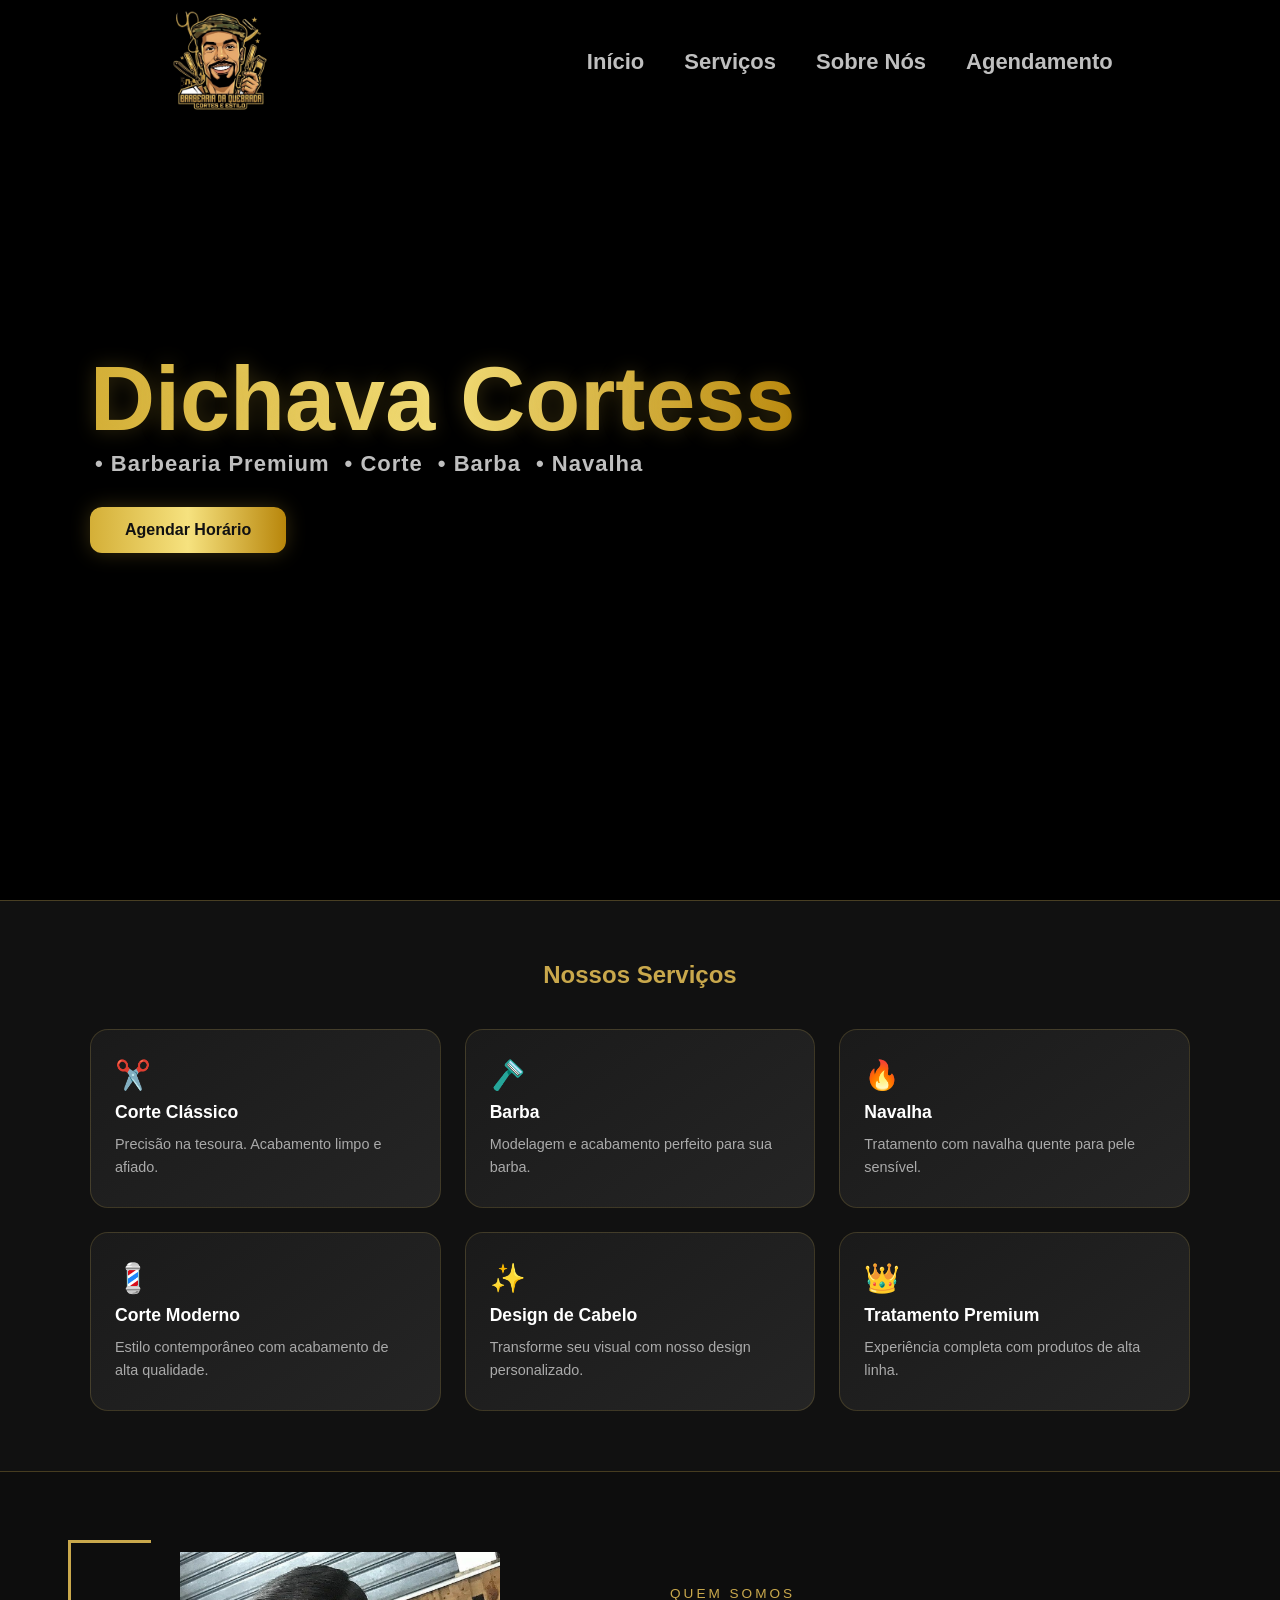
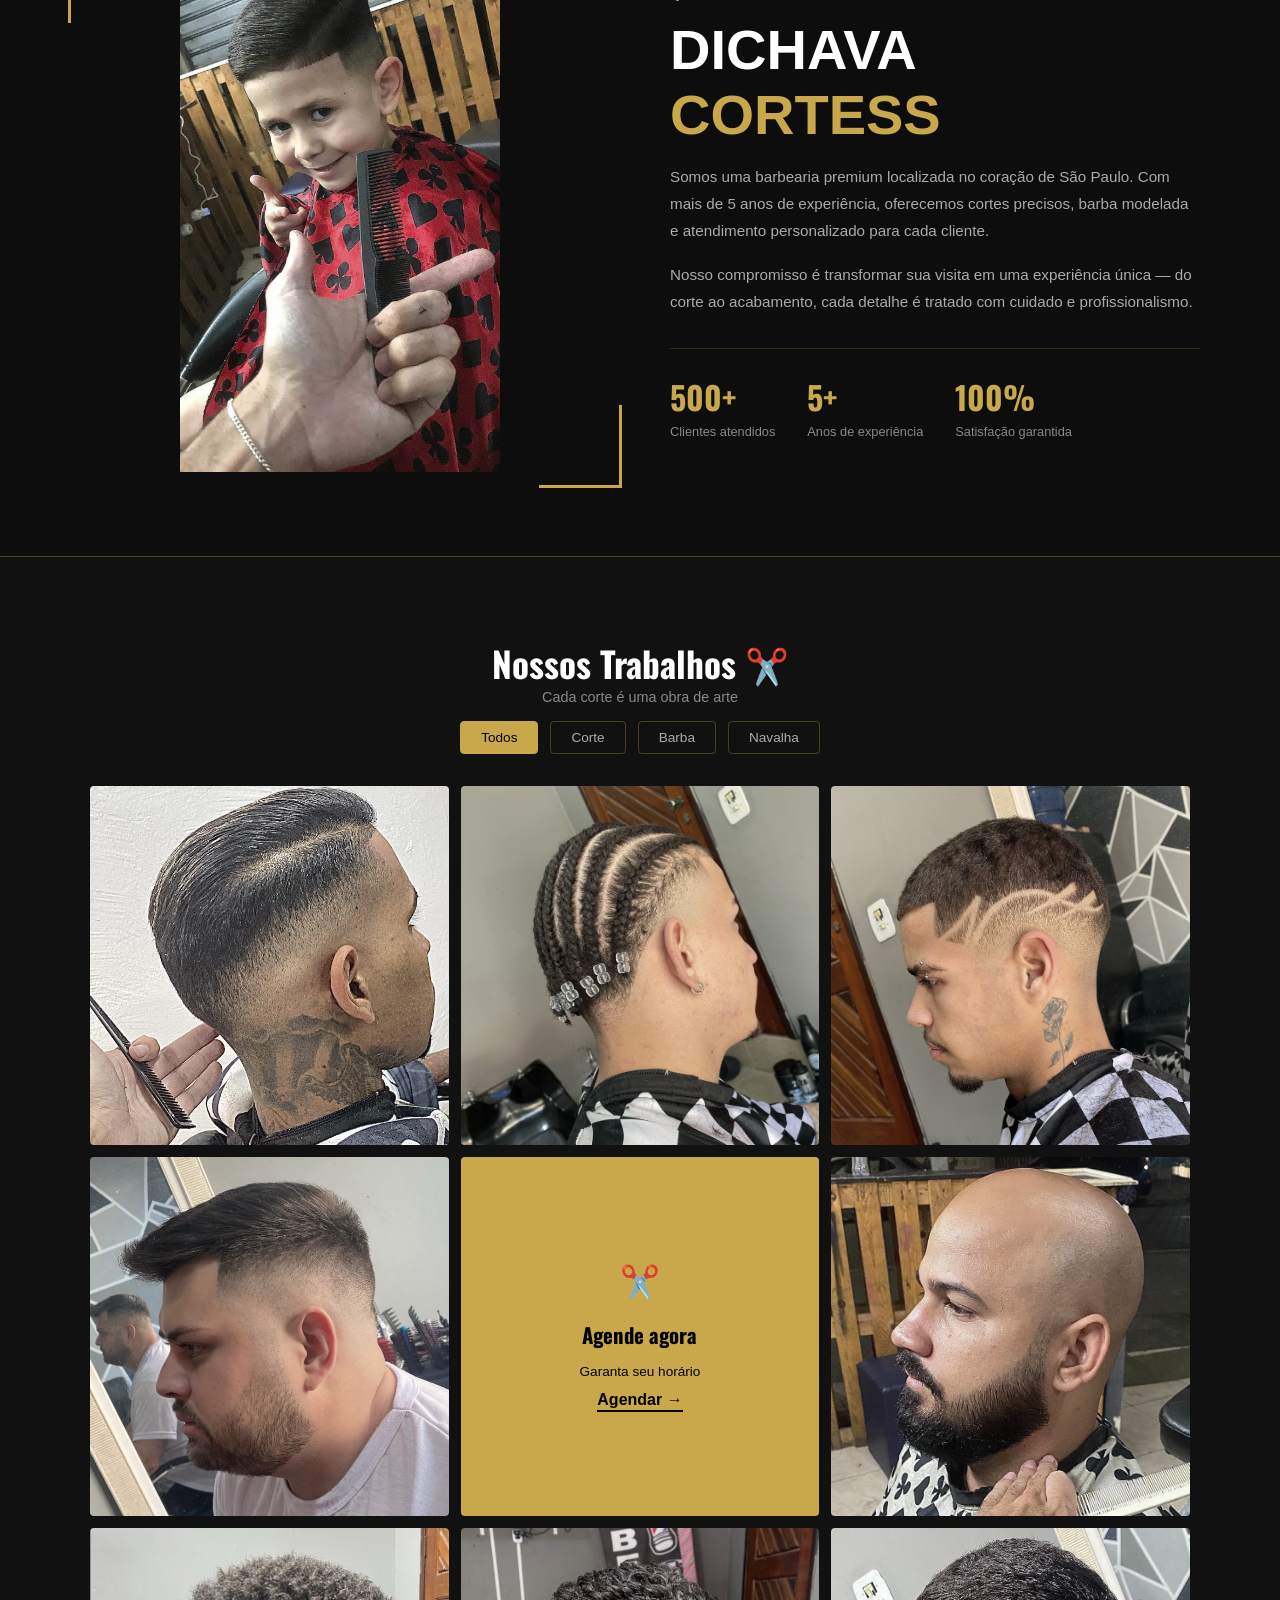
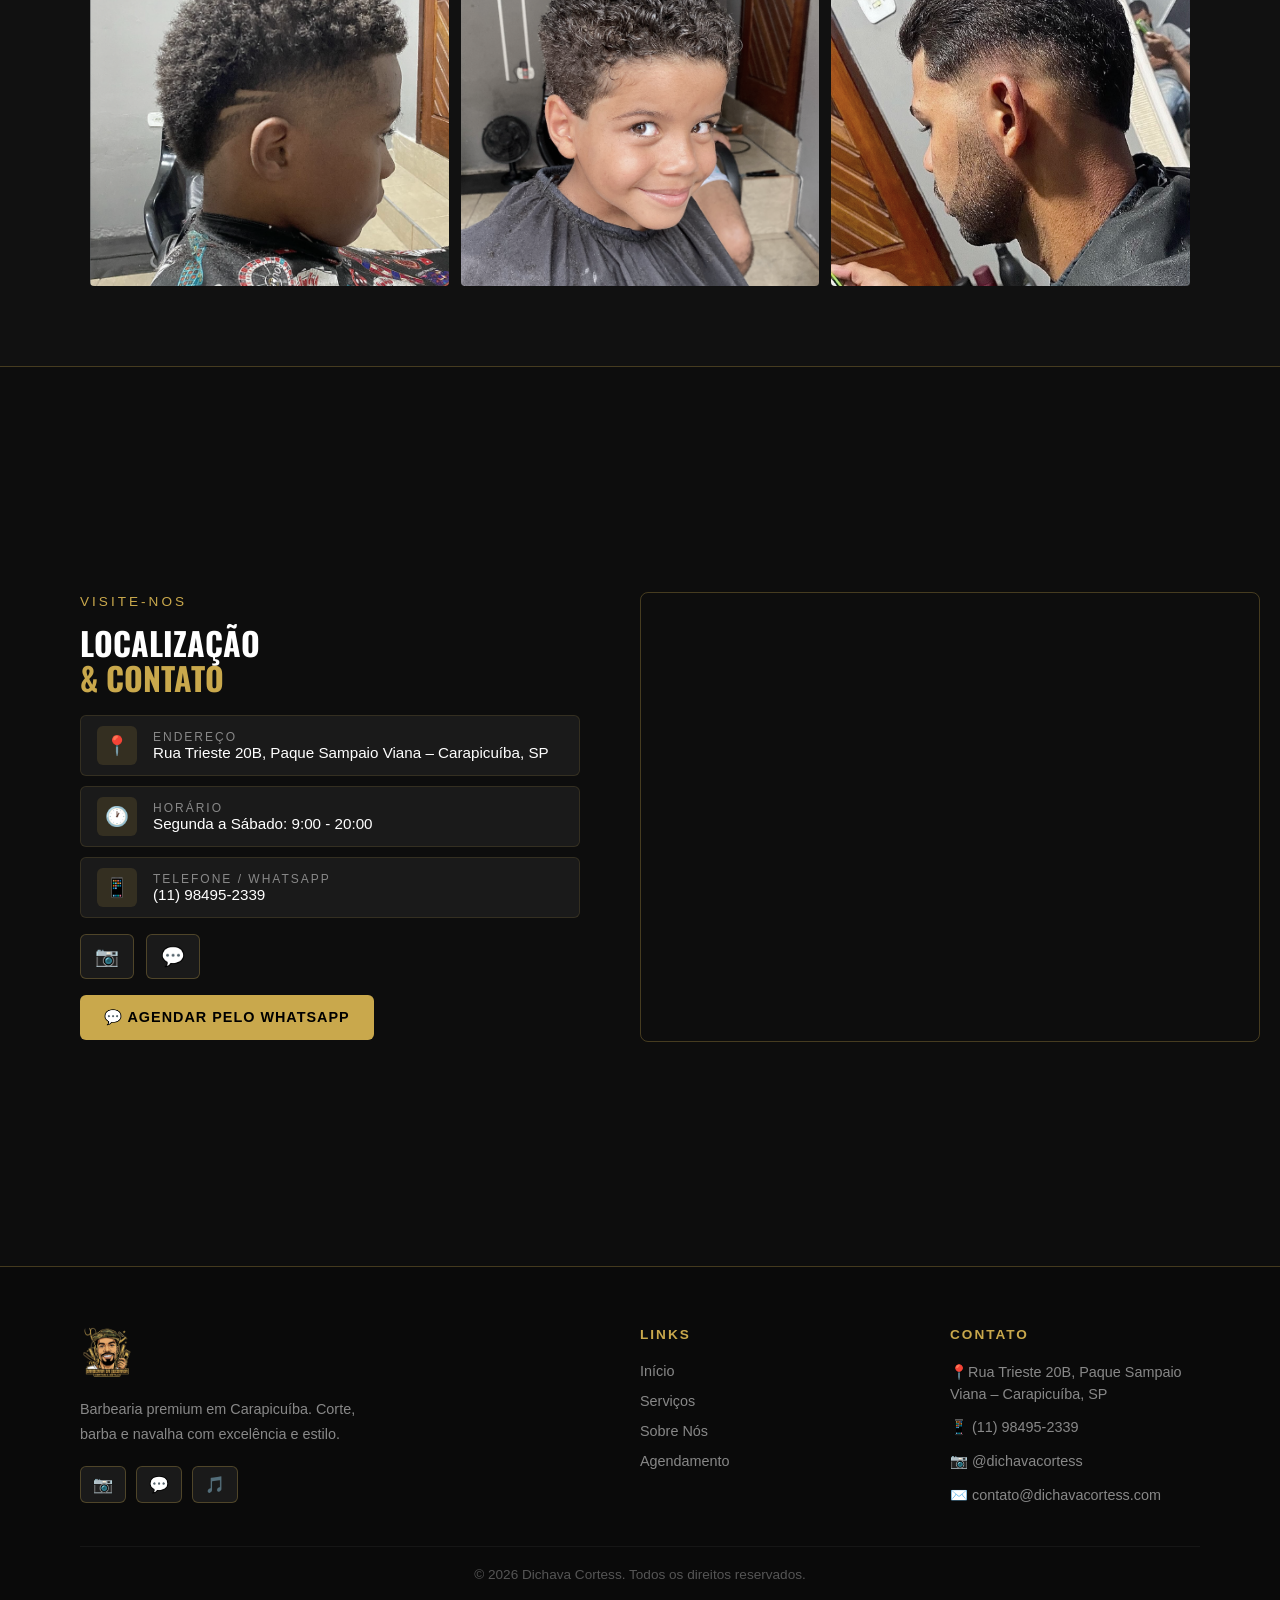
==== commit 8fbe0911: "Fix HTML structure and formatting" ====
--- a/index.html
+++ b/index.html
@@ -219,12 +219,7 @@
 
 
 
-        <div class="location-map">
-            <iframe
-                src="https://www.google.com/maps/embed?pb=!1m18!1m12!1m3!1d3476.933256085303!2d-46.84907242489197!3d-23.535224878817843!2m3!1f0!2f0!3f0!3m2!1i1024!2i768!4f13.1!3m3!1m2!1s0x94cf01b826479ff1%3A0x2857bcf0c905643a!2sR.%20Trieste%2C%2020%20-%20Parque%20Sampaio%20Viana%2C%20Carapicu%C3%ADba%20-%20SP%2C%2006395-430!5e1!3m2!1spt-BR!2sbr!4v1785679589610!5m2!1spt-BR!2sbr"
-                 style="border:0;" allowfullscreen="" loading="lazy"
-                referrerpolicy="strict-origin-when-cross-origin"></iframe>
-        </div>
+     
         <div class="location-content">
             <span class="location-tag">Visite-nos</span>
             <h1>LOCALIZAÇÃO<br><span>& CONTATO</span></h1>
@@ -251,6 +246,8 @@
                     </div>
                 </div>
             </div>
+
+        
             <div class="location-social">
                 <a href="#" class="social-btn">📷</a>
                 <a href="#" class="social-btn">💬</a>
@@ -261,6 +258,13 @@
                 💬 AGENDAR PELO WHATSAPP
             </a>
             </div>
+
+                 <div class="location-map">
+            <iframe
+                src="https://www.google.com/maps/embed?pb=!1m18!1m12!1m3!1d3476.933256085303!2d-46.84907242489197!3d-23.535224878817843!2m3!1f0!2f0!3f0!3m2!1i1024!2i768!4f13.1!3m3!1m2!1s0x94cf01b826479ff1%3A0x2857bcf0c905643a!2sR.%20Trieste%2C%2020%20-%20Parque%20Sampaio%20Viana%2C%20Carapicu%C3%ADba%20-%20SP%2C%2006395-430!5e1!3m2!1spt-BR!2sbr!4v1785679589610!5m2!1spt-BR!2sbr"
+                 style="border:0;" allowfullscreen="" loading="lazy"
+                referrerpolicy="strict-origin-when-cross-origin"></iframe>
+        </div>
         
         
 
@@ -310,4 +314,4 @@
 
 </body>
 
-</html>+</html>
--- a/style.css
+++ b/style.css
@@ -528,7 +528,7 @@
 .location {
   display: flex;
   align-items: center;
-  padding: 0;
+   padding: 0px 20px;
   /* Remove os paddings para colar nas bordas e dar 50% exato */
   background: #0d0d0d;
   border-top: 1px solid rgba(201, 168, 76, 0.3);
@@ -553,6 +553,7 @@
   height: 100%;
   border: 0;
   display: block;
+   
 }
 
 .location-content {
@@ -578,6 +579,7 @@
   overflow: hidden;
   border: 1px solid rgba(201, 168, 76, 0.3);
   min-width: 0;
+ 
 }
 
 
@@ -1013,4 +1015,4 @@
     }
 
   }
-}+}
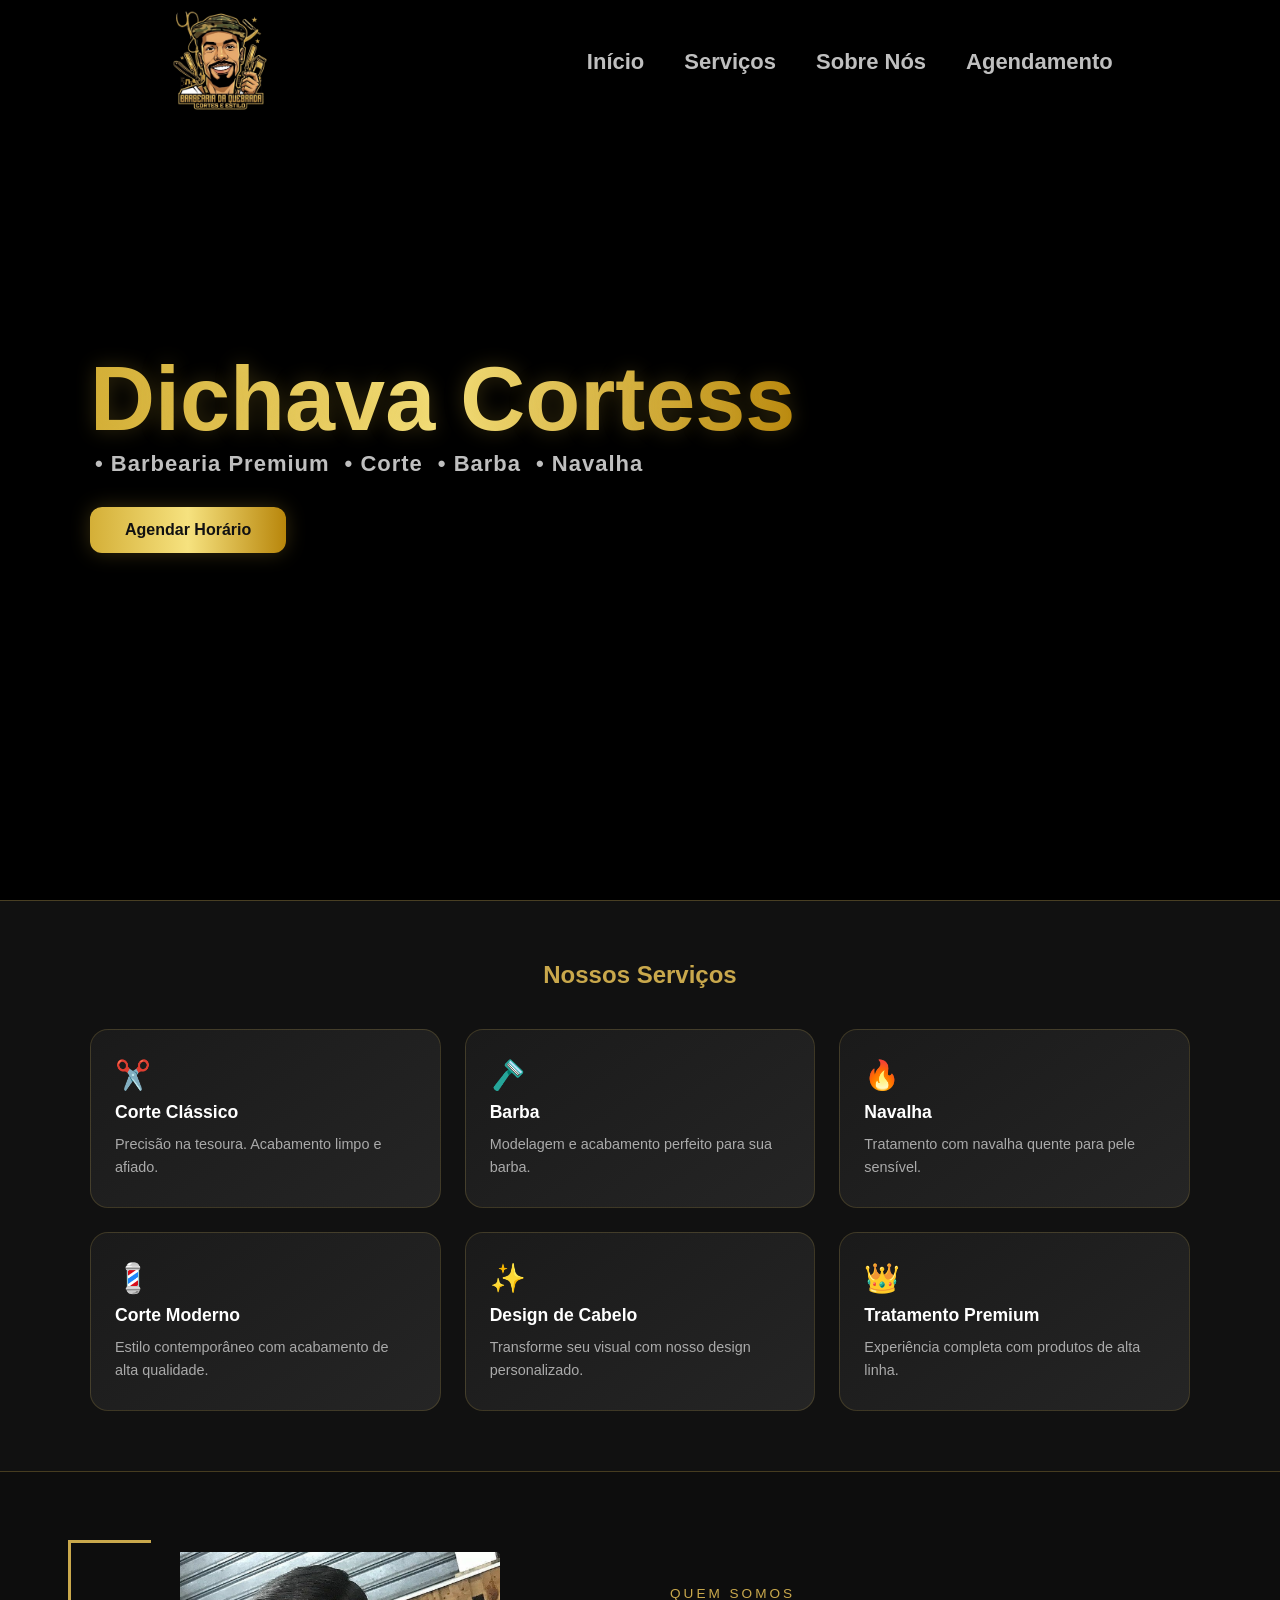
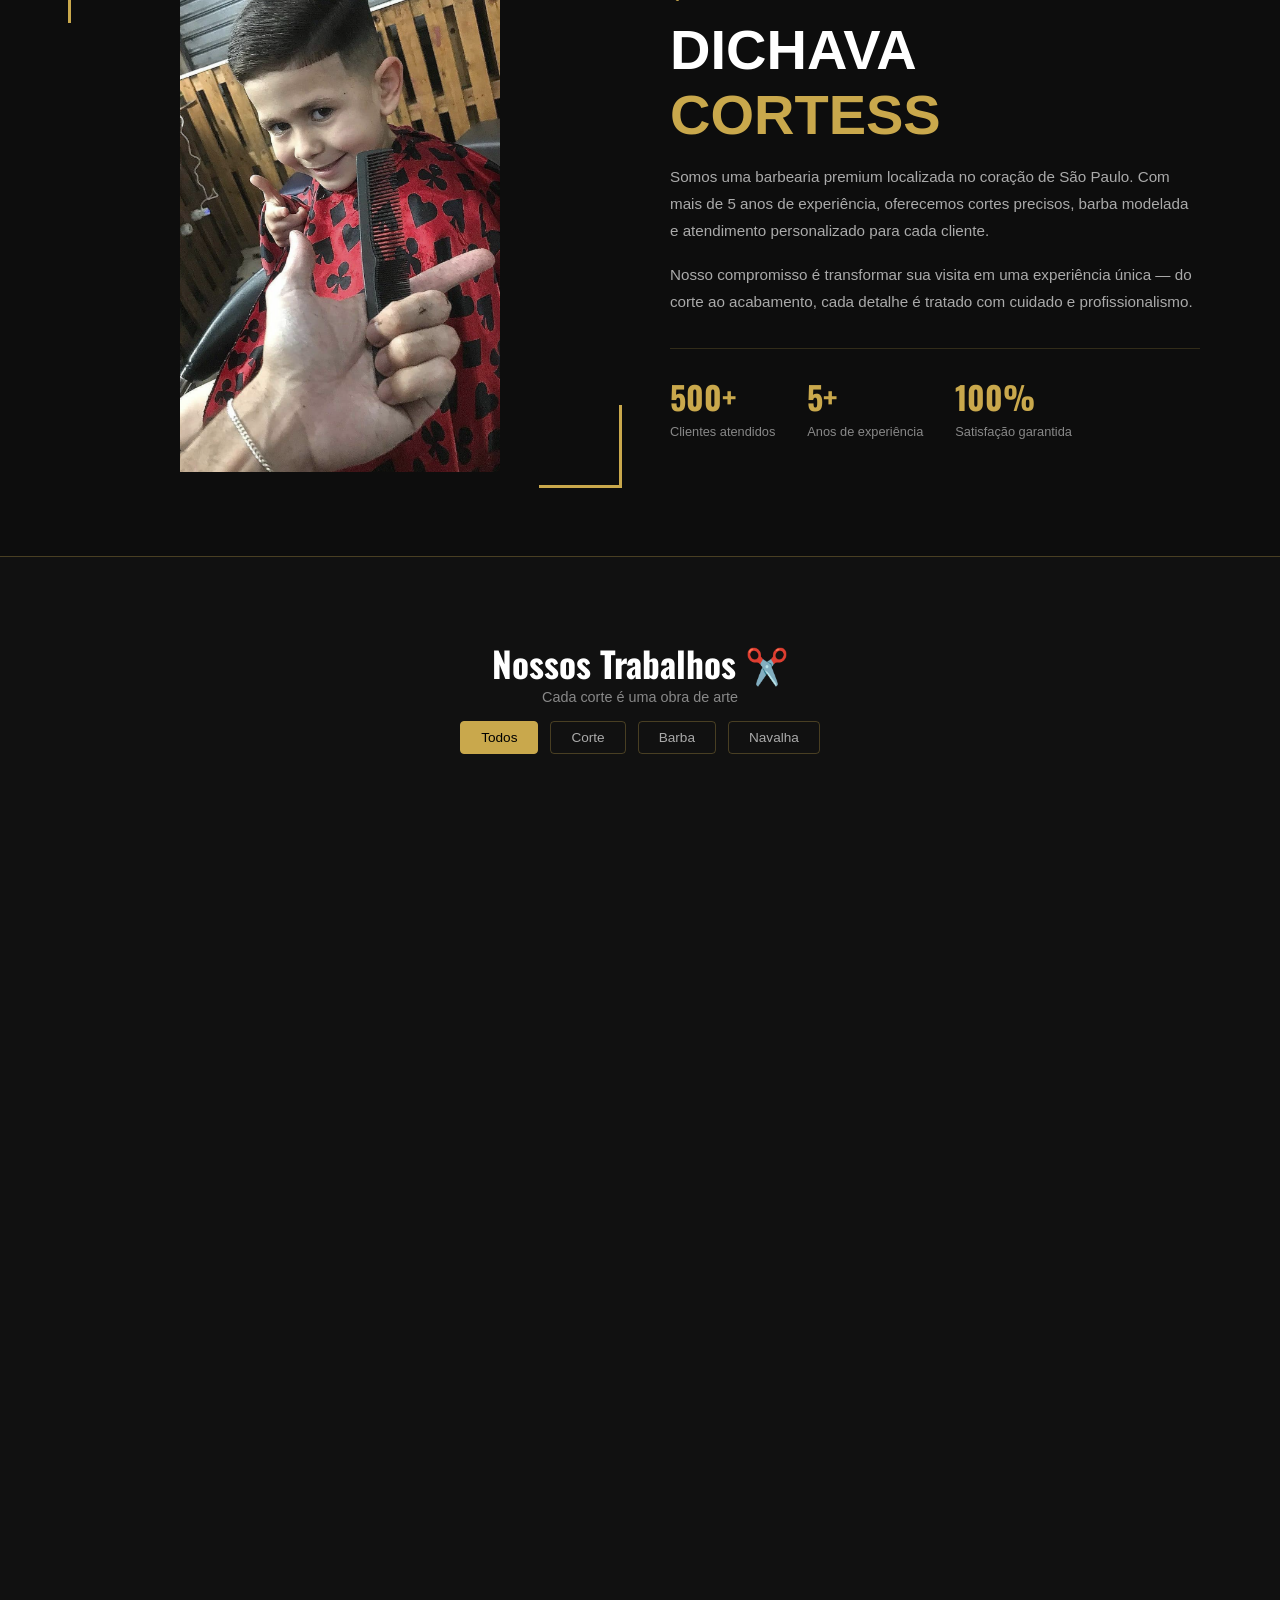
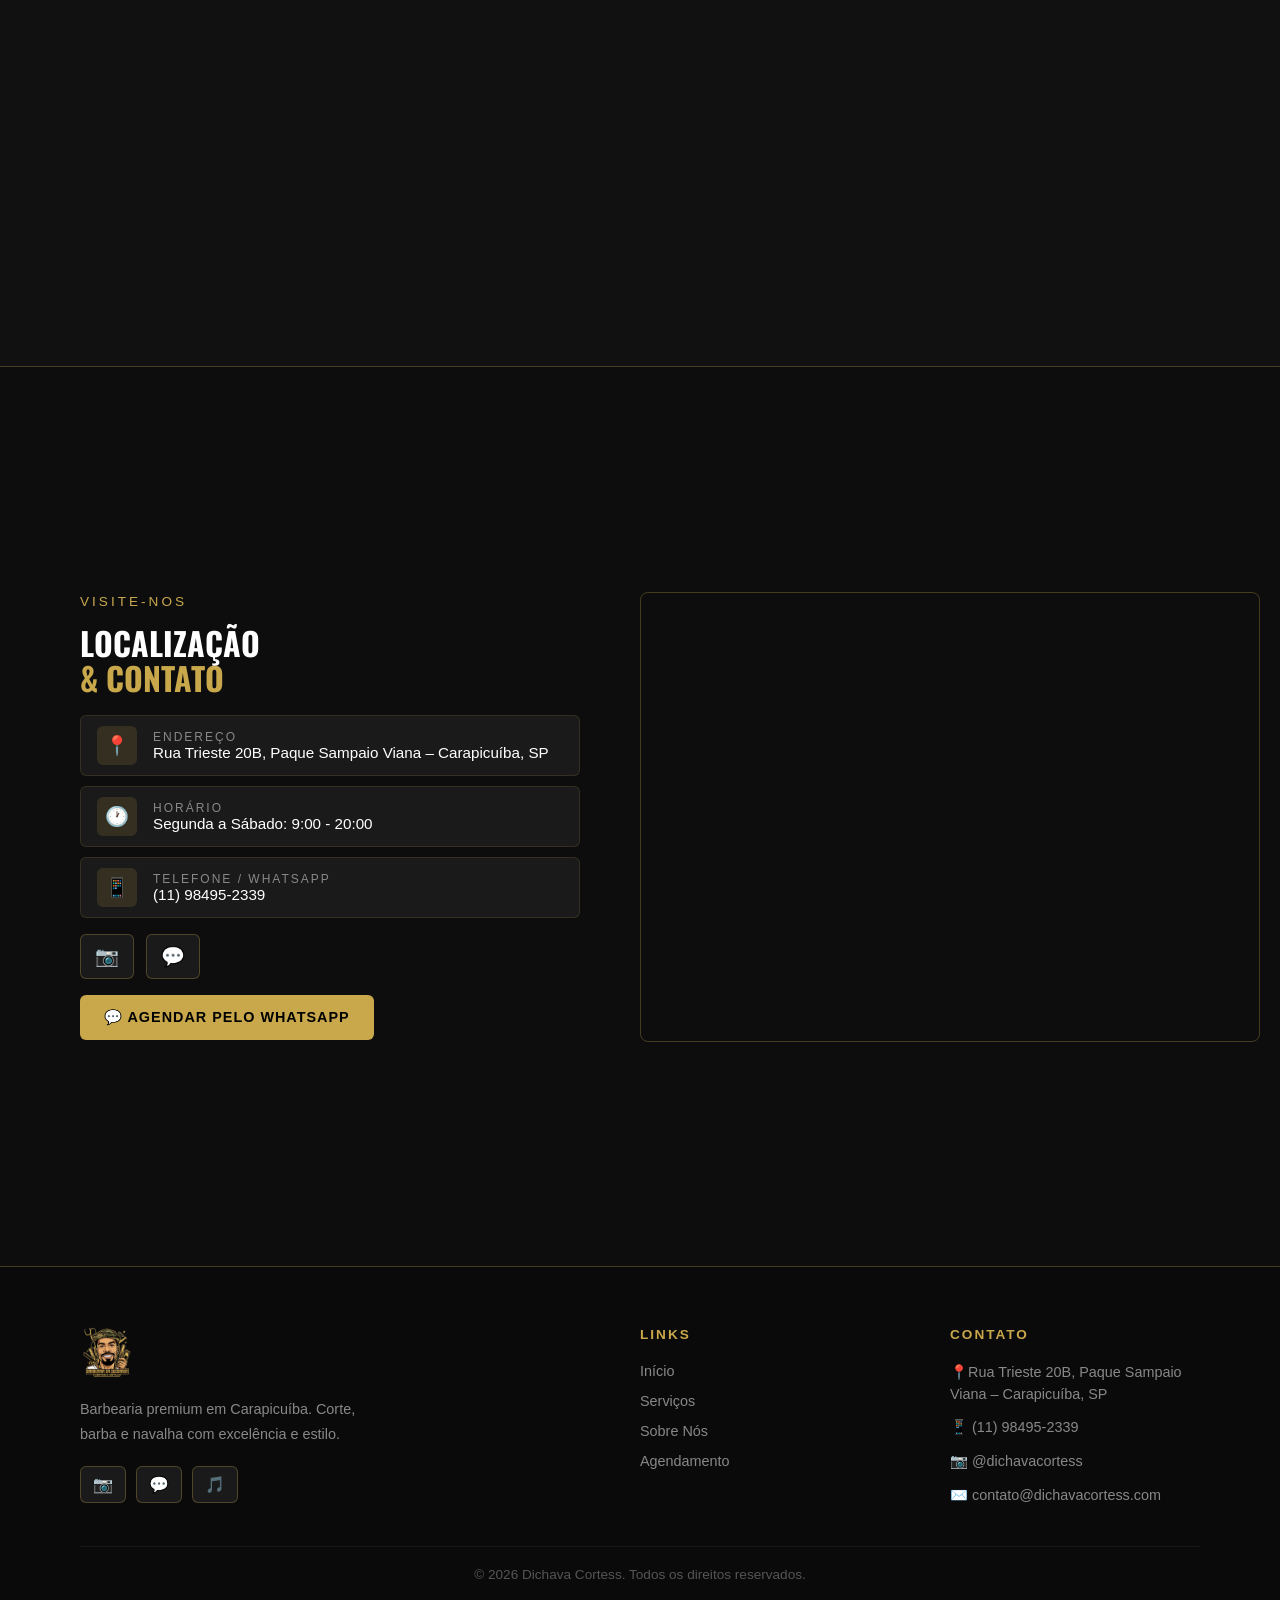
==== commit c57380c8: "Update index.html" ====
--- a/index.html
+++ b/index.html
@@ -172,14 +172,15 @@
                 <img src="img/cliente4.png" alt="Corte 3">
             </div>
 
-            <div class="gallery-item gallery-item-destaque">
-                <div class="destaque-content">
-                    <span>✂️</span>
-                    <h3>Agende agora</h3>
-                    <p>Garanta seu horário</p>
-                    <a href="#">Agendar →</a>
-                </div>
-            </div>
+            <!-- <div class="gallery-item gallery-item-destaque">
+             <div class="destaque-content">
+                <span>✂️</span>
+                <h3>Agende agora</h3>
+                 <p>Garanta seu horário</p>
+                 <a href="#">Agendar →</a>
+                </div>
+                </div> -->
+
 
             <div class="gallery-item" data-category="barba">
                 <img src="img/barba1.png" alt="Barba 1">
@@ -219,7 +220,7 @@
 
 
 
-     
+
         <div class="location-content">
             <span class="location-tag">Visite-nos</span>
             <h1>LOCALIZAÇÃO<br><span>& CONTATO</span></h1>
@@ -247,7 +248,7 @@
                 </div>
             </div>
 
-        
+
             <div class="location-social">
                 <a href="#" class="social-btn">📷</a>
                 <a href="#" class="social-btn">💬</a>
@@ -257,16 +258,16 @@
                 target="_blank" class="location-cta">
                 💬 AGENDAR PELO WHATSAPP
             </a>
-            </div>
-
-                 <div class="location-map">
+        </div>
+
+        <div class="location-map">
             <iframe
                 src="https://www.google.com/maps/embed?pb=!1m18!1m12!1m3!1d3476.933256085303!2d-46.84907242489197!3d-23.535224878817843!2m3!1f0!2f0!3f0!3m2!1i1024!2i768!4f13.1!3m3!1m2!1s0x94cf01b826479ff1%3A0x2857bcf0c905643a!2sR.%20Trieste%2C%2020%20-%20Parque%20Sampaio%20Viana%2C%20Carapicu%C3%ADba%20-%20SP%2C%2006395-430!5e1!3m2!1spt-BR!2sbr!4v1785679589610!5m2!1spt-BR!2sbr"
-                 style="border:0;" allowfullscreen="" loading="lazy"
+                style="border:0;" allowfullscreen="" loading="lazy"
                 referrerpolicy="strict-origin-when-cross-origin"></iframe>
         </div>
-        
-        
+
+
 
     </section>
 
--- a/style.css
+++ b/style.css
@@ -528,7 +528,7 @@
 .location {
   display: flex;
   align-items: center;
-   padding: 0px 20px;
+  padding: 0px 20px;
   /* Remove os paddings para colar nas bordas e dar 50% exato */
   background: #0d0d0d;
   border-top: 1px solid rgba(201, 168, 76, 0.3);
@@ -553,7 +553,7 @@
   height: 100%;
   border: 0;
   display: block;
-   
+
 }
 
 .location-content {
@@ -579,7 +579,7 @@
   overflow: hidden;
   border: 1px solid rgba(201, 168, 76, 0.3);
   min-width: 0;
- 
+
 }
 
 
@@ -958,7 +958,7 @@
   }
 
   .gallery-grid {
-    
+
 
     display: grid;
     grid-template-columns: repeat(3, 1fr);
@@ -972,7 +972,7 @@
 
   .gallery-item {
     width: 100%;
-    max-width: 450px;
+    max-width: 600px;
   }
 
   .gallery-item img {
@@ -981,38 +981,47 @@
     display: block;
   }
 
-  .gallery-item-destaque {
+ .gallery-item-destaque {
     aspect-ratio: 1;
     width: 100%;
     max-width: 450px;
-
-
-    order: 5;
-
-    /*
+    
   }
 
   /* LOCATION MOBILE */
-    .location {
-      flex-direction: column;
-      padding: 40px 20px;
-    }
-
-    .location-map {
-      width: 100%;
-      max-width: 100%;
-      height: 260px;
-    }
-
-    /* FOOTER MOBILE */
-    .footer {
-      padding: 40px 20px 0;
-    }
-
-    .footer-container {
-      grid-template-columns: 1fr;
-      gap: 32px;
-    }
-
-  }
-}
+  .location {
+    display: flex;
+    flex-direction: column;
+    width: 100%;
+    padding: 40px 20px;
+    box-sizing: border-box;
+  }
+
+  .location-content {
+    order: 1;
+    width: 100%;
+    flex: none;
+    padding: 0 0 30px 0;
+    box-sizing: border-box;
+  }
+
+  .location-map {
+    order: 2;
+    width: 100%;
+    height: 260px;
+    flex: none;
+    box-sizing: border-box;
+  }
+
+  /* FOOTER MOBILE */
+  .footer {
+    padding: 40px 20px 0;
+  }
+
+  .footer-container {
+    grid-template-columns: 1fr;
+    gap: 32px;
+  }
+}
+
+  
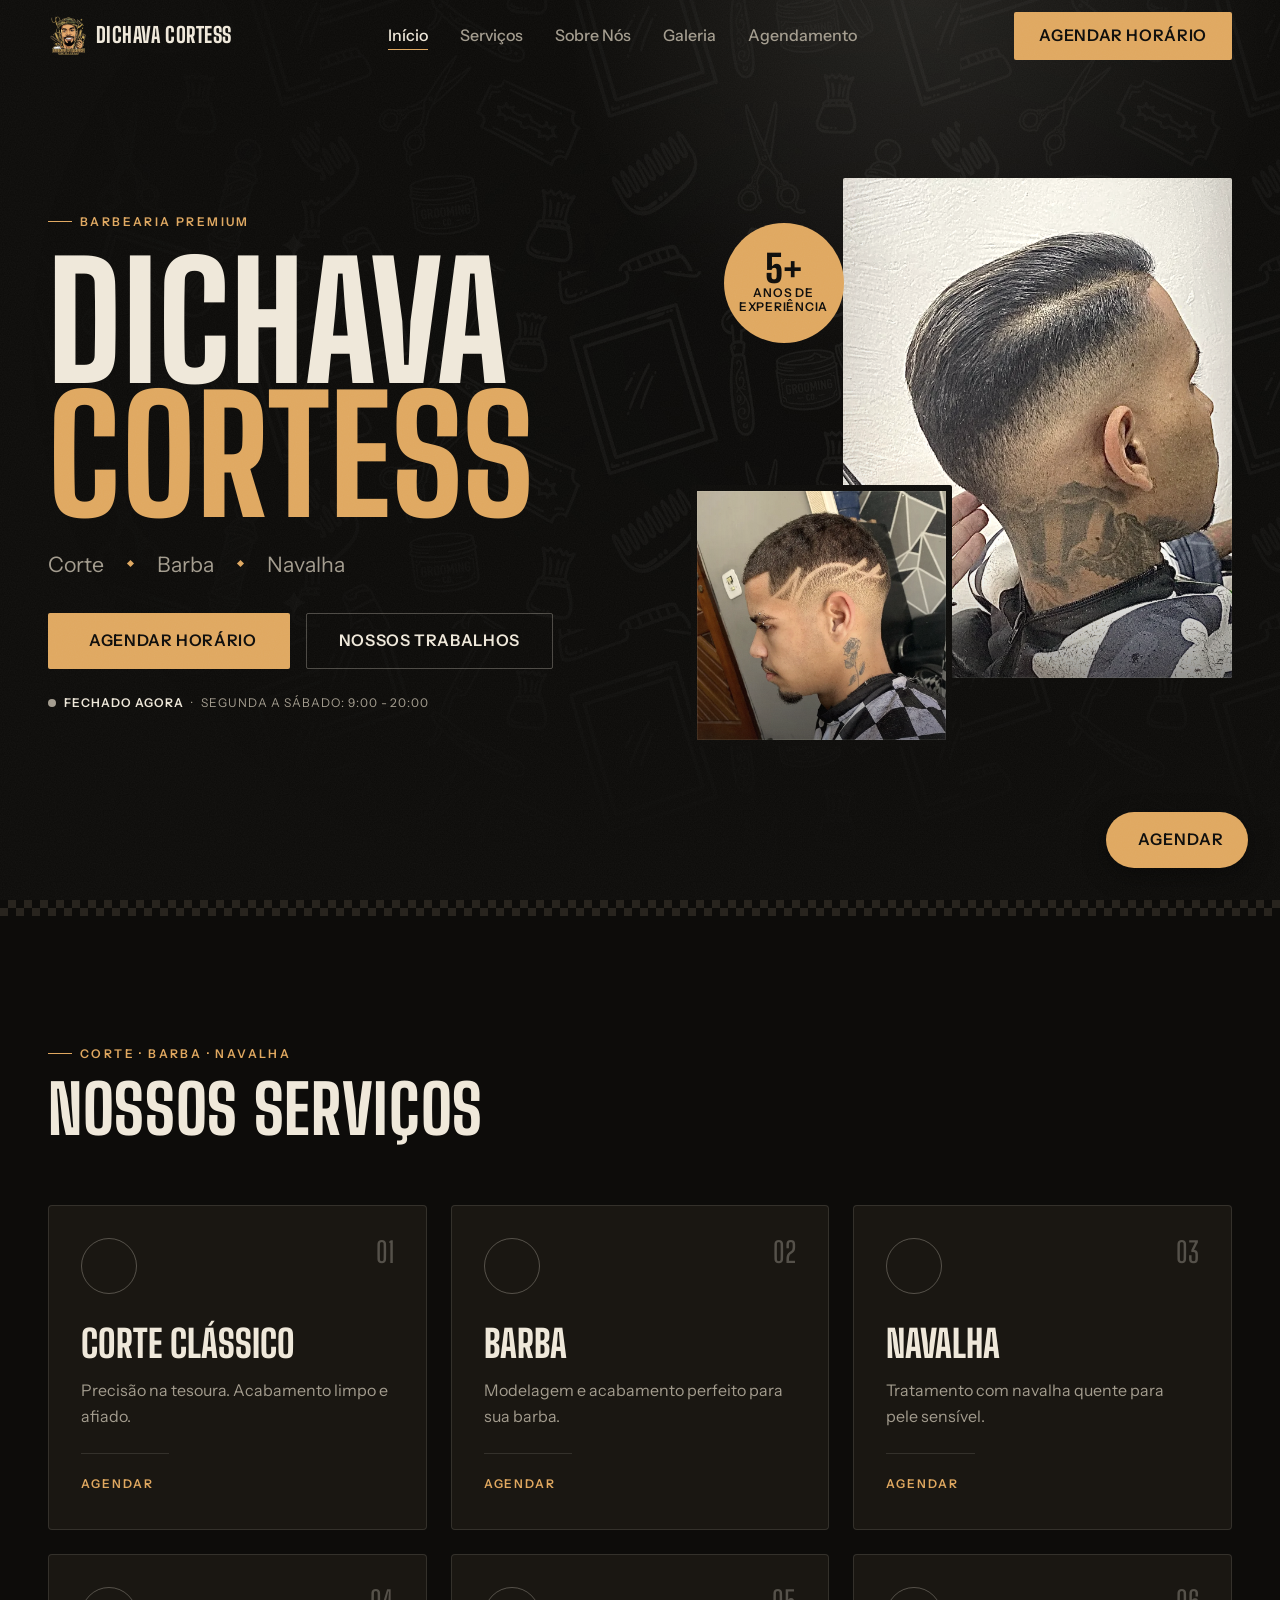
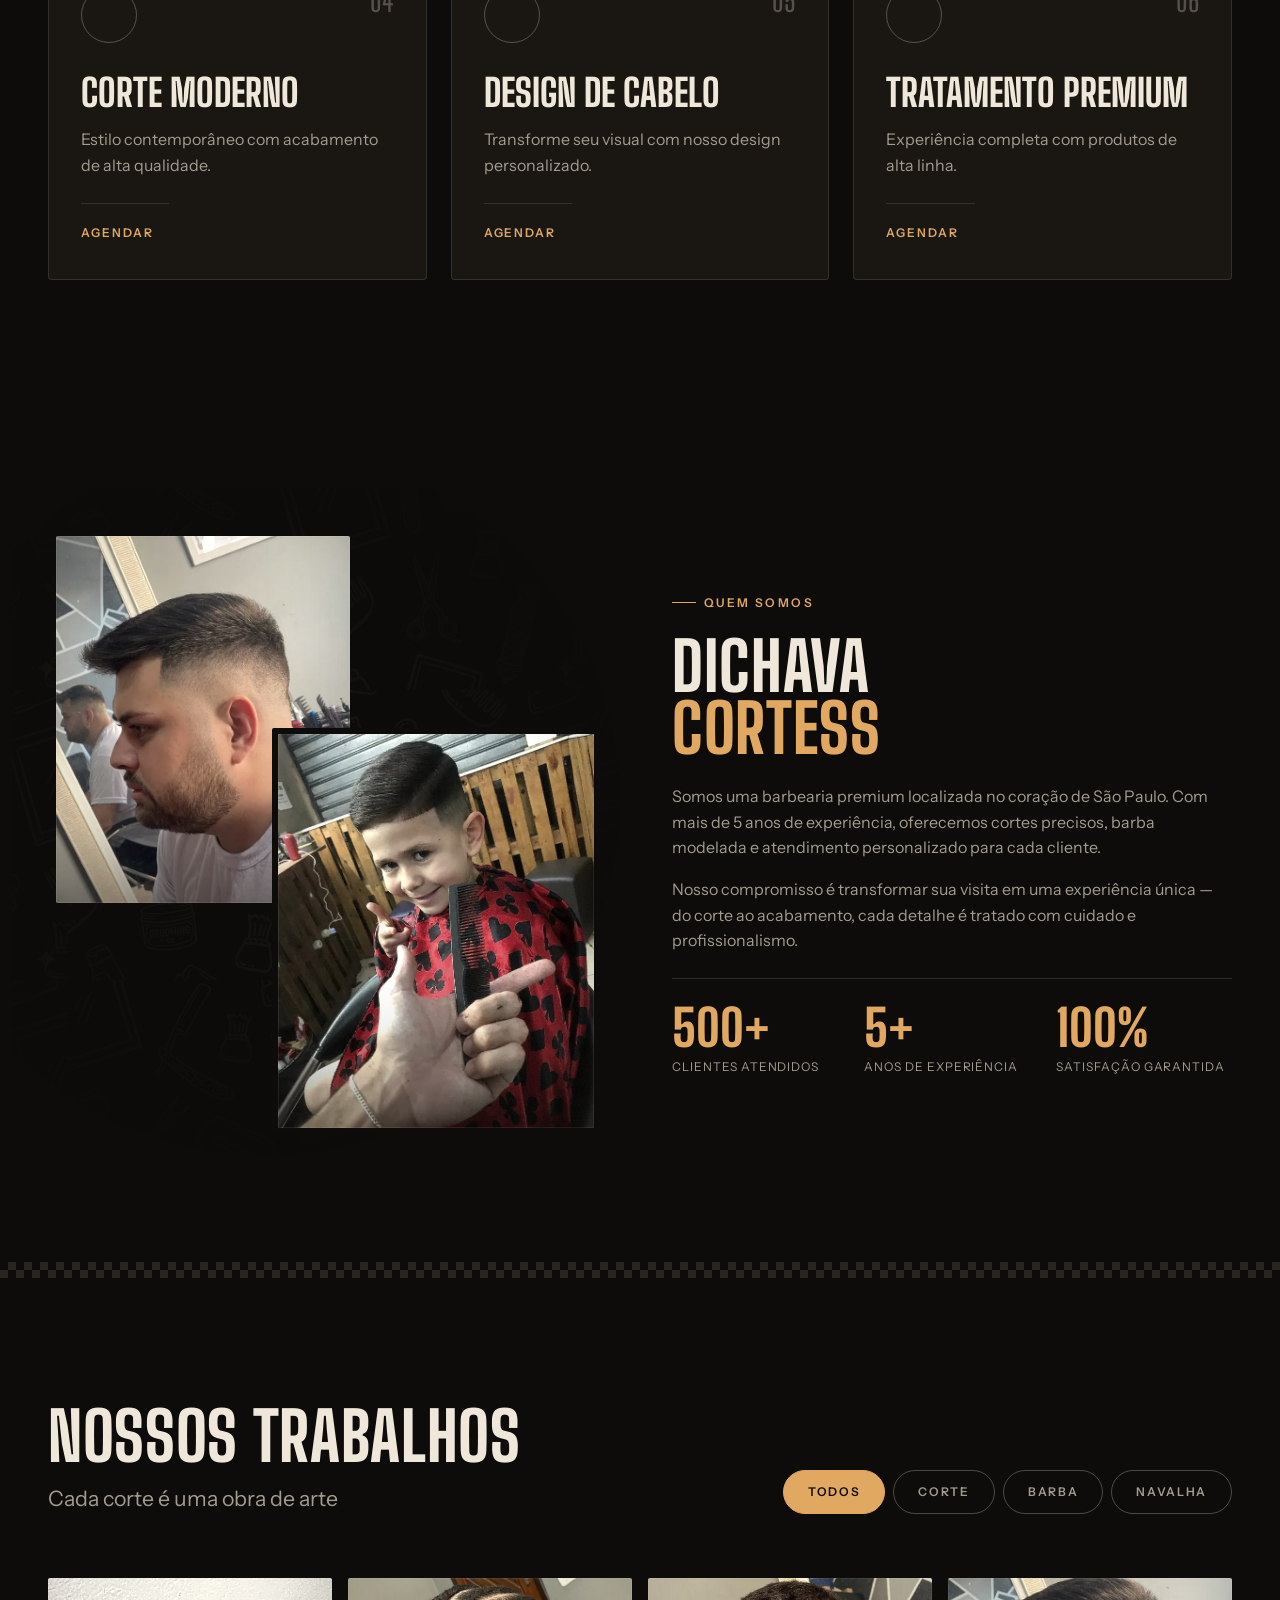
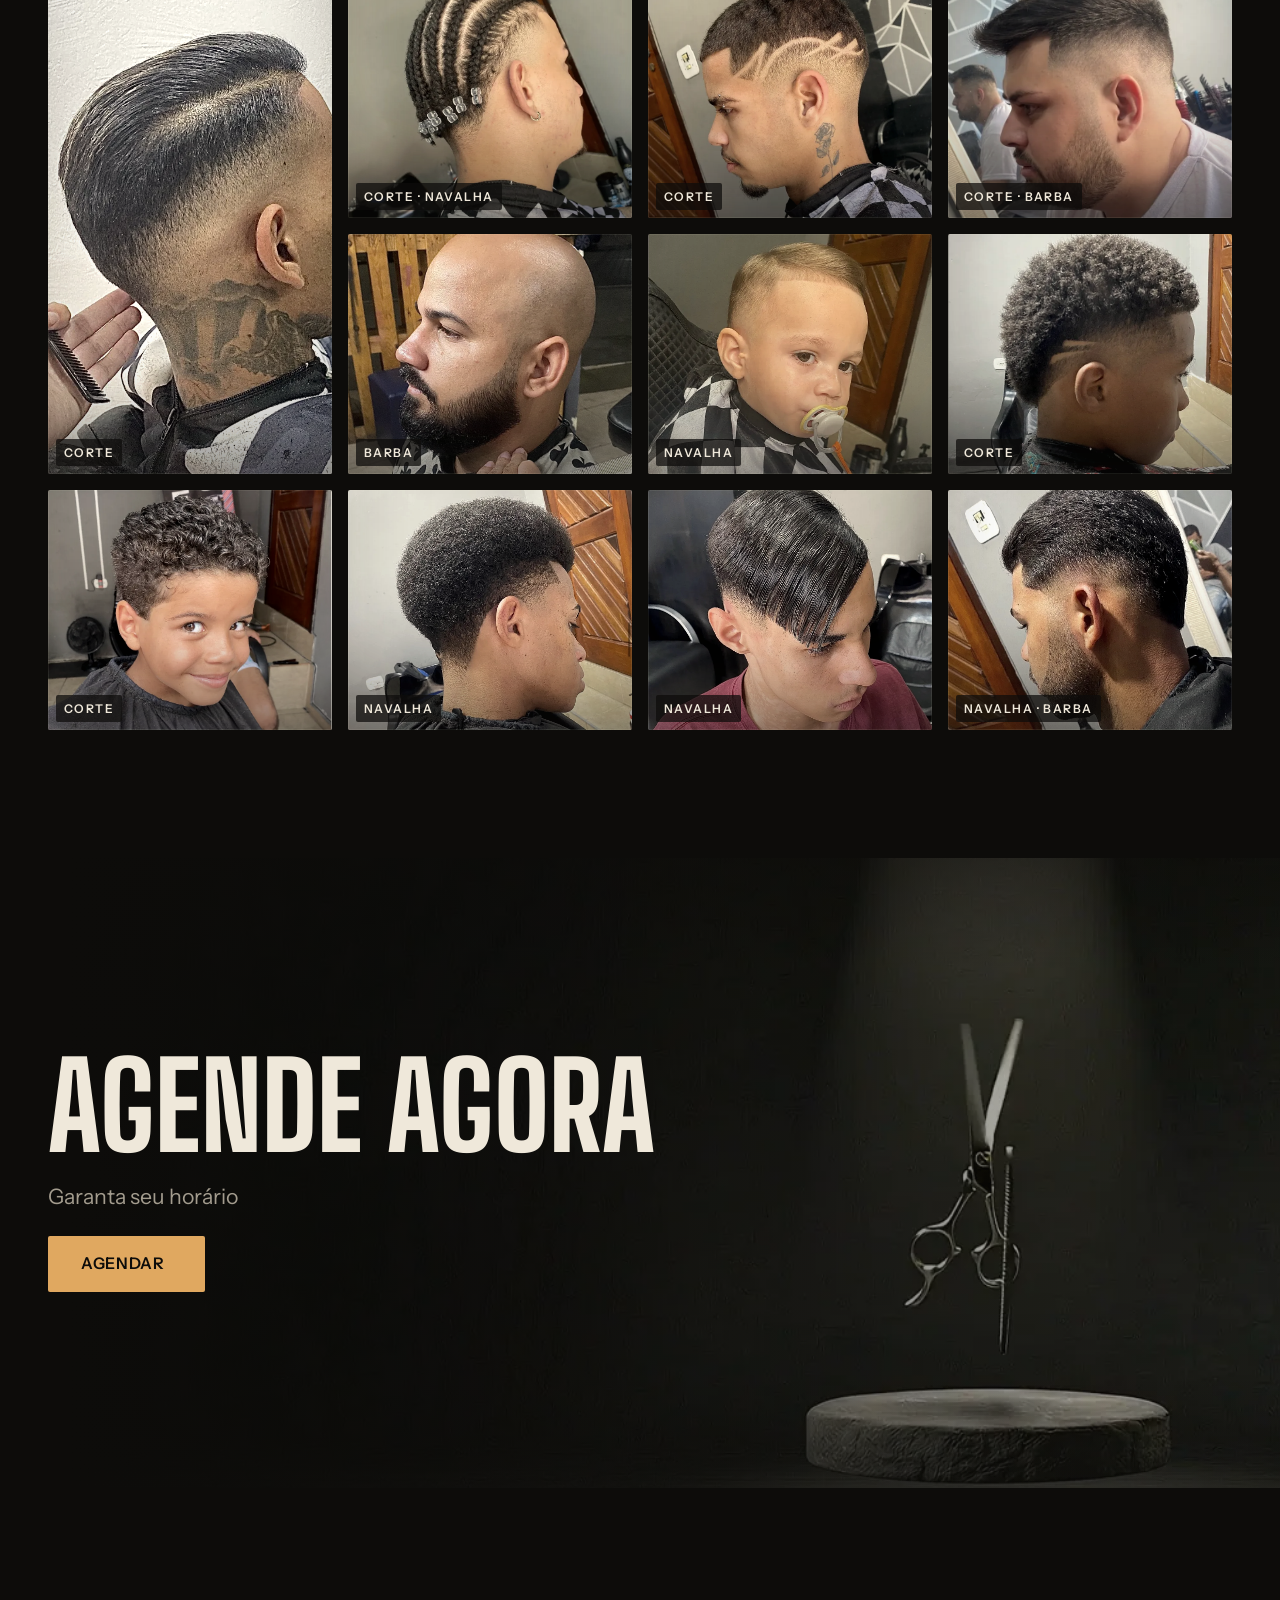
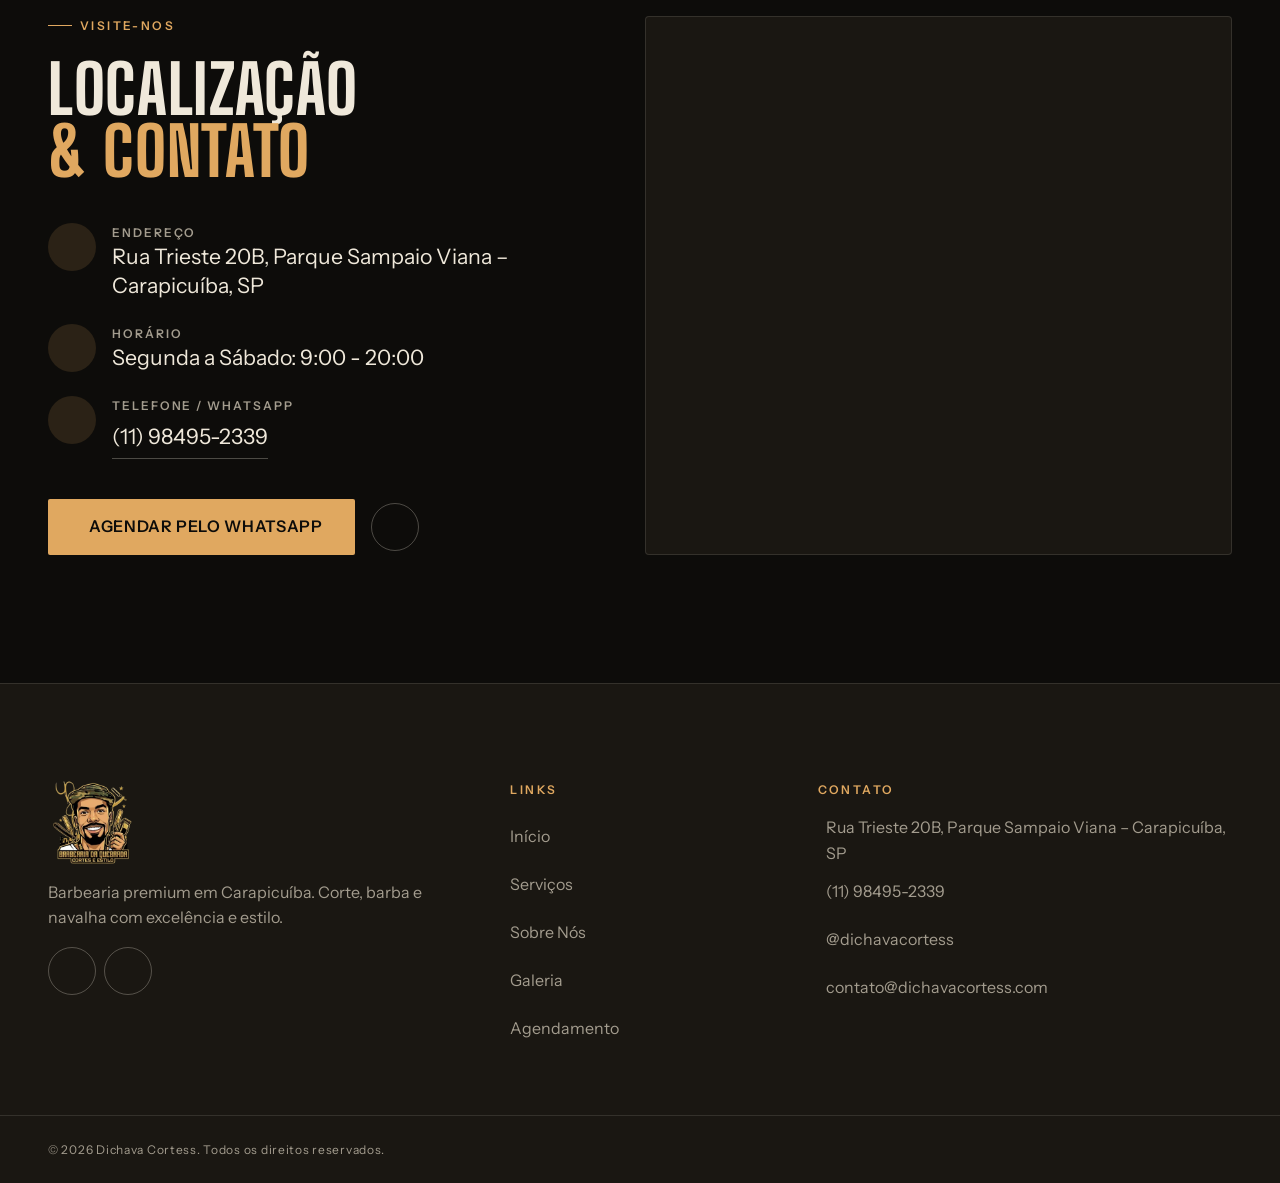
==== commit a1620cea: "Redesign 2.0 do site Dichava Cortess - Nova identidade: paleta própria (carvão, couro, osso, latão, " ====
--- a/index.html
+++ b/index.html
@@ -1,318 +1,435 @@
 <!DOCTYPE html>
-<html lang="pt-br">
+<html lang="pt-br" class="js is-loading">
 
 <head>
     <meta charset="UTF-8">
     <meta name="viewport" content="width=device-width, initial-scale=1.0">
-    <title>DichavaCortess</title>
-    <link rel="stylesheet" href="style.css">
+    <title>Dichava Cortess · Barbearia Premium em Carapicuíba</title>
+    <meta name="description" content="Barbearia premium em Carapicuíba. Corte, barba e navalha com excelência e estilo.">
+    <meta name="theme-color" content="#0D0C0A">
+
+    <link rel="icon" type="image/png" sizes="64x64" href="img/favicon-64.png">
+    <link rel="apple-touch-icon" href="img/apple-touch-icon.png">
+
     <link rel="preconnect" href="https://fonts.googleapis.com">
     <link rel="preconnect" href="https://fonts.gstatic.com" crossorigin>
-    <link
-        href="https://fonts.googleapis.com/css2?family=Karantina:wght@300;400;700&family=Oswald:wght@200..700&family=Pacifico&family=Permanent+Marker&display=swap"
-        rel="stylesheet">
+    <link href="https://fonts.googleapis.com/css2?family=Big+Shoulders+Display:wght@600;800&family=Instrument+Sans:wght@400;500;600&display=swap" rel="stylesheet">
+    <link rel="stylesheet" href="style.css">
+
+    <script src="https://cdn.jsdelivr.net/npm/gsap@3.13.0/dist/gsap.min.js" defer></script>
+    <script src="https://cdn.jsdelivr.net/npm/gsap@3.13.0/dist/ScrollTrigger.min.js" defer></script>
+    <script src="https://cdn.jsdelivr.net/npm/gsap@3.13.0/dist/SplitText.min.js" defer></script>
+    <script src="https://cdn.jsdelivr.net/npm/gsap@3.13.0/dist/Flip.min.js" defer></script>
+    <script src="https://cdn.jsdelivr.net/npm/lucide@0.468.0/dist/umd/lucide.min.js" defer></script>
     <script src="script.js" defer></script>
-    <link rel="icon" type="image/png" href="img/logo.png">
 </head>
 
 <body>
-
-    <header>
-        <div>
-            <img src="img/logo.png" alt="Logo Dichava Cortess">
-        </div>
-
-        <!-- 1. Checkbox invisível que controla o clique -->
-        <input type="checkbox" id="menu-toggle" class="menu-checkbox">
-
-        <!-- 2. Ícone das 3 barrinhas -->
-        <label for="menu-toggle" class="hamburger-btn">
-            <span></span>
-            <span></span>
-            <span></span>
-        </label>
-
-        <!-- 3. Seu Nav com a classe .nav-menu adicionada -->
-        <nav class="nav-menu">
-            <ul>
-                <li><a href="#" id="btn-inicio">Início</a></li>
-                <li><a href="#" id="btn-servicos">Serviços</a></li>
-                <li><a href="#" id="btn-sobre">Sobre Nós</a></li>
-                <li><a href="#" id="btn-agendamento">Agendamento</a></li>
-            </ul>
-        </nav>
-    </header>
-
-    <!-- SECTION INÍCIO -->
-    <section class="inicio" id="inicio">
-        <video autoplay loop muted playsinline class="video-bg">
-            <source src="videos/background-video.mp4" type="video/mp4">
-        </video>
-        <div class="overlay"></div>
-        <div class="conteudo">
-            <div>
-                <h1>Dichava Cortess</h1>
-                <div class="servicesP">
-                    <p>• Barbearia Premium</p>
-                    <p>• Corte</p>
-                    <p>• Barba</p>
-                    <p>• Navalha</p>
-                </div>
-                <a href="https://wa.me/5511984952339?text=Olá!%20Vi%20o%20site%20e%20gostaria%20de%20agendar%20um%20horário."
-                    target="_blank">
-                    <button>Agendar Horário</button>
-                </a>
-            </div>
-        </div>
-    </section>
-
-    <!-- SECTION PRODUTOS -->
-    <section class="products" id="servicos">
-        <div class="title-products">
-            <h1>Nossos Serviços</h1>
-        </div>
-        <div class="grid-container">
-            <div class="grid-item">
-                <span class="icon">✂️</span>
-                <h2>Corte Clássico</h2>
-                <p>Precisão na tesoura. Acabamento limpo e afiado.</p>
-
-            </div>
-            <div class="grid-item">
-                <span class="icon">🪒</span>
-                <h2>Barba</h2>
-                <p>Modelagem e acabamento perfeito para sua barba.</p>
-
-            </div>
-            <div class="grid-item">
-                <span class="icon">🔥</span>
-                <h2>Navalha</h2>
-                <p>Tratamento com navalha quente para pele sensível.</p>
-
-            </div>
-            <div class="grid-item">
-                <span class="icon">💈</span>
-                <h2>Corte Moderno</h2>
-                <p>Estilo contemporâneo com acabamento de alta qualidade.</p>
-
-            </div>
-            <div class="grid-item">
-                <span class="icon">✨</span>
-                <h2>Design de Cabelo</h2>
-                <p>Transforme seu visual com nosso design personalizado.</p>
-
-            </div>
-            <div class="grid-item">
-                <span class="icon">👑</span>
-                <h2>Tratamento Premium</h2>
-                <p>Experiência completa com produtos de alta linha.</p>
-
-            </div>
-        </div>
-    </section>
-
-    <!-- SECTION ABOUT -->
-    <section class="about" id="sobre">
-        <div class="about-image">
-            <img src="img/cliente3.png" alt="Barbeiro">
-        </div>
-        <div class="about-content">
-            <span class="about-tag">Quem somos</span>
-            <h1>DICHAVA<br><span>CORTESS</span></h1>
-            <p>Somos uma barbearia premium localizada no coração de São Paulo. Com mais de 5 anos de experiência,
-                oferecemos cortes precisos, barba modelada e atendimento personalizado para cada cliente.</p>
-            <p>Nosso compromisso é transformar sua visita em uma experiência única — do corte ao acabamento, cada
-                detalhe é tratado com cuidado e profissionalismo.</p>
-            <div class="about-stats">
-                <div class="stat">
-                    <h2>500+</h2>
-                    <p>Clientes atendidos</p>
-                </div>
-                <div class="stat">
-                    <h2>5+</h2>
-                    <p>Anos de experiência</p>
-                </div>
-                <div class="stat">
-                    <h2>100%</h2>
-                    <p>Satisfação garantida</p>
-                </div>
-            </div>
-        </div>
-    </section>
-
-    <!-- SECTION GALERIA -->
-    <section class="gallery" id="galeria">
-        <div class="gallery-title">
-            <h1>Nossos Trabalhos <span>✂️</span></h1>
-            <p>Cada corte é uma obra de arte</p>
-        </div>
-
-        <div class="gallery-filters">
-            <button class="filter-btn active" data-filter="todos">Todos</button>
-            <button class="filter-btn" data-filter="corte">Corte</button>
-            <button class="filter-btn" data-filter="barba">Barba</button>
-            <button class="filter-btn" data-filter="navalha">Navalha</button>
-        </div>
-
-        <div class="gallery-grid">
-
-            <div class="gallery-item" data-category="corte">
-                <img src="img/cliente2.png" alt="Corte 1">
-            </div>
-
-            <div class="gallery-item" data-category="corte navalha">
-                <img src="img/cliente5.png" alt="Corte 4">
-            </div>
-
-            <div class="gallery-item" data-category="corte">
-                <img src="img/cliente6.png" alt="Corte 7">
-            </div>
-
-            <div class="gallery-item" data-category="corte barba">
-                <img src="img/cliente4.png" alt="Corte 3">
-            </div>
-
-            <!-- <div class="gallery-item gallery-item-destaque">
-             <div class="destaque-content">
-                <span>✂️</span>
-                <h3>Agende agora</h3>
-                 <p>Garanta seu horário</p>
-                 <a href="#">Agendar →</a>
-                </div>
-                </div> -->
-
-
-            <div class="gallery-item" data-category="barba">
-                <img src="img/barba1.png" alt="Barba 1">
-            </div>
-
-
-
-            <div class="gallery-item" data-category="navalha">
-                <img src="img/alemao.png" alt="Navalha 1">
-            </div>
-
-            <div class="gallery-item" data-category="corte">
-                <img src="img/cliente7.png" alt="Corte 2">
-            </div>
-
-            <div class="gallery-item" data-category="corte">
-                <img src="img/cliente1.png" alt="Corte 5">
-            </div>
-
-            <div class="gallery-item" data-category="navalha">
-                <img src="img/navalhado 01.png" alt="Navalha 1">
-            </div>
-
-            <div class="gallery-item" data-category="navalha">
-                <img src="img/navalhado 02.png" alt="Navalha 1">
-            </div>
-
-            <div class="gallery-item" data-category="navalha barba">
-                <img src="img/navalhado 03.png" alt="Navalha 1">
-            </div>
-
-        </div>
-    </section>
-
-    <!-- SECTION LOCALIZAÇÃO -->
-    <section class="location">
-
-
-
-
-        <div class="location-content">
-            <span class="location-tag">Visite-nos</span>
-            <h1>LOCALIZAÇÃO<br><span>& CONTATO</span></h1>
-            <div class="location-infos">
-                <div class="location-item">
-                    <div class="location-icon">📍</div>
-                    <div>
-                        <p class="label">ENDEREÇO</p>
-                        <p class="value">Rua Trieste 20B, Paque Sampaio Viana – Carapicuíba, SP</p>
-                    </div>
-                </div>
-                <div class="location-item">
-                    <div class="location-icon">🕐</div>
-                    <div>
-                        <p class="label">HORÁRIO</p>
-                        <p class="value">Segunda a Sábado: 9:00 - 20:00</p>
-                    </div>
-                </div>
-                <div class="location-item">
-                    <div class="location-icon">📱</div>
-                    <div>
-                        <p class="label">TELEFONE / WHATSAPP</p>
-                        <p class="value">(11) 98495-2339</p>
-                    </div>
-                </div>
-            </div>
-
-
-            <div class="location-social">
-                <a href="#" class="social-btn">📷</a>
-                <a href="#" class="social-btn">💬</a>
-            </div>
-
-            <a href="https://wa.me/5511984952339?text=Olá!%20Vi%20o%20site%20e%20gostaria%20de%20agendar%20um%20horário."
-                target="_blank" class="location-cta">
-                💬 AGENDAR PELO WHATSAPP
+    <a class="skip-link" href="#conteudo">Pular para o conteúdo</a>
+
+    <!-- HEADER -->
+    <header class="site-header">
+        <div class="container site-header__inner">
+            <a class="brand" href="#inicio" aria-label="Dichava Cortess, voltar ao início">
+                <img src="img/webp/logo.webp" alt="" width="40" height="38">
+                <span>Dichava Cortess</span>
             </a>
-        </div>
-
-        <div class="location-map">
-            <iframe
-                src="https://www.google.com/maps/embed?pb=!1m18!1m12!1m3!1d3476.933256085303!2d-46.84907242489197!3d-23.535224878817843!2m3!1f0!2f0!3f0!3m2!1i1024!2i768!4f13.1!3m3!1m2!1s0x94cf01b826479ff1%3A0x2857bcf0c905643a!2sR.%20Trieste%2C%2020%20-%20Parque%20Sampaio%20Viana%2C%20Carapicu%C3%ADba%20-%20SP%2C%2006395-430!5e1!3m2!1spt-BR!2sbr!4v1785679589610!5m2!1spt-BR!2sbr"
-                style="border:0;" allowfullscreen="" loading="lazy"
-                referrerpolicy="strict-origin-when-cross-origin"></iframe>
-        </div>
-
-
-
-    </section>
-
-    <!-- FOOTER -->
-    <footer class="footer">
-        <div class="footer-container">
-            <div class="footer-brand">
-                <img src="img/logo.png" alt="Dichava Cortess" class="footer-logo">
-                <p>Barbearia premium em Carapicuíba. Corte, barba e navalha com excelência e estilo.</p>
-                <div class="footer-social">
-                    <a href="#">📷</a>
-                    <a href="#">💬</a>
-                    <a href="#">🎵</a>
-                </div>
-            </div>
-            <div class="footer-links">
-                <h4>Links</h4>
-                <ul>
+
+            <nav class="nav" id="nav" aria-label="Principal">
+                <ul class="nav__list" role="list">
                     <li><a href="#inicio">Início</a></li>
                     <li><a href="#servicos">Serviços</a></li>
                     <li><a href="#sobre">Sobre Nós</a></li>
+                    <li><a href="#galeria">Galeria</a></li>
                     <li><a href="#agendamento">Agendamento</a></li>
                 </ul>
-            </div>
-            <div class="footer-contact">
-                <h4>Contato</h4>
-                <ul>
-                    <li>📍Rua Trieste 20B, Paque Sampaio Viana – Carapicuíba, SP</li>
-                    <li>📱 (11) 98495-2339</li>
-                    <li>📷 @dichavacortess</li>
-                    <li>✉️ contato@dichavacortess.com</li>
+            </nav>
+
+            <a class="btn btn--primary site-header__cta"
+                href="https://wa.me/5511984952339?text=Olá!%20Vi%20o%20site%20e%20gostaria%20de%20agendar%20um%20horário."
+                target="_blank" rel="noopener">
+                Agendar Horário
+            </a>
+
+            <button class="menu-toggle" type="button" aria-controls="nav" aria-expanded="false" aria-label="Abrir menu">
+                <span></span>
+                <span></span>
+            </button>
+        </div>
+    </header>
+
+    <main id="conteudo">
+
+        <!-- HERO / INÍCIO -->
+        <section class="hero" id="inicio" aria-labelledby="hero-title">
+            <div class="hero__pattern" data-depth="0.15" aria-hidden="true"></div>
+            <div class="hero__spot" aria-hidden="true"></div>
+
+            <div class="container hero__grid">
+                <div class="hero__copy" data-depth="0.25">
+                    <p class="eyebrow hero__eyebrow">Barbearia Premium</p>
+                    <h1 class="hero__title" id="hero-title">
+                        <span class="hero__line">Dichava</span>
+                        <span class="hero__line hero__line--accent">Cortess</span>
+                    </h1>
+                    <ul class="hero__services" role="list" aria-label="Especialidades">
+                        <li>Corte</li>
+                        <li>Barba</li>
+                        <li>Navalha</li>
+                    </ul>
+                    <div class="hero__actions">
+                        <a class="btn btn--primary btn--lg"
+                            href="https://wa.me/5511984952339?text=Olá!%20Vi%20o%20site%20e%20gostaria%20de%20agendar%20um%20horário."
+                            target="_blank" rel="noopener">
+                            <i data-lucide="message-circle" aria-hidden="true"></i>
+                            Agendar Horário
+                        </a>
+                        <a class="btn btn--ghost btn--lg" href="#galeria">Nossos Trabalhos</a>
+                    </div>
+                    <p class="status" data-status>
+                        <span class="status__dot" aria-hidden="true"></span>
+                        <span class="status__label" data-status-label></span>
+                        <span class="status__hours">Segunda a Sábado: 9:00 - 20:00</span>
+                    </p>
+                </div>
+
+                <div class="hero__media">
+                    <figure class="photo hero__photo hero__photo--main" data-depth="0.4">
+                        <img src="img/webp/cliente2.webp" alt="Degradê na nuca finalizado com pente, visto de perfil"
+                            width="665" height="846" fetchpriority="high">
+                    </figure>
+                    <figure class="photo hero__photo hero__photo--sub" data-depth="0.75">
+                        <img src="img/webp/cliente6.webp" alt="Corte com risco desenhado na lateral" width="838"
+                            height="836">
+                    </figure>
+                    <div class="stamp hero__stamp" data-depth="0.6" aria-hidden="true">
+                        <strong>5+</strong>
+                        <span>Anos de experiência</span>
+                    </div>
+                </div>
+            </div>
+        </section>
+
+        <div class="checker" aria-hidden="true"></div>
+
+        <!-- SERVIÇOS -->
+        <section class="section services" id="servicos" aria-labelledby="servicos-title">
+            <div class="container stack-lg">
+                <header class="section-head" data-reveal>
+                    <p class="eyebrow">Corte · Barba · Navalha</p>
+                    <h2 class="section-title" id="servicos-title">Nossos Serviços</h2>
+                </header>
+
+                <ul class="services__grid" role="list">
+                    <li class="service-card" data-reveal-item>
+                        <div class="service-card__top">
+                            <span class="service-card__icon"><i data-lucide="scissors" aria-hidden="true"></i></span>
+                            <span class="service-card__num" aria-hidden="true">01</span>
+                        </div>
+                        <h3>Corte Clássico</h3>
+                        <p>Precisão na tesoura. Acabamento limpo e afiado.</p>
+                        <a class="service-card__link"
+                            href="https://wa.me/5511984952339?text=Olá!%20Vi%20o%20site%20e%20gostaria%20de%20agendar%20um%20horário.%20Serviço:%20Corte%20Clássico"
+                            target="_blank" rel="noopener">Agendar<span class="sr-only"> Corte Clássico</span> <i data-lucide="arrow-up-right" aria-hidden="true"></i></a>
+                    </li>
+                    <li class="service-card" data-reveal-item>
+                        <div class="service-card__top">
+                            <span class="service-card__icon"><i data-lucide="brush" aria-hidden="true"></i></span>
+                            <span class="service-card__num" aria-hidden="true">02</span>
+                        </div>
+                        <h3>Barba</h3>
+                        <p>Modelagem e acabamento perfeito para sua barba.</p>
+                        <a class="service-card__link"
+                            href="https://wa.me/5511984952339?text=Olá!%20Vi%20o%20site%20e%20gostaria%20de%20agendar%20um%20horário.%20Serviço:%20Barba"
+                            target="_blank" rel="noopener">Agendar<span class="sr-only"> Barba</span> <i data-lucide="arrow-up-right" aria-hidden="true"></i></a>
+                    </li>
+                    <li class="service-card" data-reveal-item>
+                        <div class="service-card__top">
+                            <span class="service-card__icon"><i data-lucide="flame" aria-hidden="true"></i></span>
+                            <span class="service-card__num" aria-hidden="true">03</span>
+                        </div>
+                        <h3>Navalha</h3>
+                        <p>Tratamento com navalha quente para pele sensível.</p>
+                        <a class="service-card__link"
+                            href="https://wa.me/5511984952339?text=Olá!%20Vi%20o%20site%20e%20gostaria%20de%20agendar%20um%20horário.%20Serviço:%20Navalha"
+                            target="_blank" rel="noopener">Agendar<span class="sr-only"> Navalha</span> <i data-lucide="arrow-up-right" aria-hidden="true"></i></a>
+                    </li>
+                    <li class="service-card" data-reveal-item>
+                        <div class="service-card__top">
+                            <span class="service-card__icon"><i data-lucide="scissors-line-dashed" aria-hidden="true"></i></span>
+                            <span class="service-card__num" aria-hidden="true">04</span>
+                        </div>
+                        <h3>Corte Moderno</h3>
+                        <p>Estilo contemporâneo com acabamento de alta qualidade.</p>
+                        <a class="service-card__link"
+                            href="https://wa.me/5511984952339?text=Olá!%20Vi%20o%20site%20e%20gostaria%20de%20agendar%20um%20horário.%20Serviço:%20Corte%20Moderno"
+                            target="_blank" rel="noopener">Agendar<span class="sr-only"> Corte Moderno</span> <i data-lucide="arrow-up-right" aria-hidden="true"></i></a>
+                    </li>
+                    <li class="service-card" data-reveal-item>
+                        <div class="service-card__top">
+                            <span class="service-card__icon"><i data-lucide="pen-tool" aria-hidden="true"></i></span>
+                            <span class="service-card__num" aria-hidden="true">05</span>
+                        </div>
+                        <h3>Design de Cabelo</h3>
+                        <p>Transforme seu visual com nosso design personalizado.</p>
+                        <a class="service-card__link"
+                            href="https://wa.me/5511984952339?text=Olá!%20Vi%20o%20site%20e%20gostaria%20de%20agendar%20um%20horário.%20Serviço:%20Design%20de%20Cabelo"
+                            target="_blank" rel="noopener">Agendar<span class="sr-only"> Design de Cabelo</span> <i data-lucide="arrow-up-right" aria-hidden="true"></i></a>
+                    </li>
+                    <li class="service-card" data-reveal-item>
+                        <div class="service-card__top">
+                            <span class="service-card__icon"><i data-lucide="crown" aria-hidden="true"></i></span>
+                            <span class="service-card__num" aria-hidden="true">06</span>
+                        </div>
+                        <h3>Tratamento Premium</h3>
+                        <p>Experiência completa com produtos de alta linha.</p>
+                        <a class="service-card__link"
+                            href="https://wa.me/5511984952339?text=Olá!%20Vi%20o%20site%20e%20gostaria%20de%20agendar%20um%20horário.%20Serviço:%20Tratamento%20Premium"
+                            target="_blank" rel="noopener">Agendar<span class="sr-only"> Tratamento Premium</span> <i data-lucide="arrow-up-right" aria-hidden="true"></i></a>
+                    </li>
                 </ul>
             </div>
+        </section>
+
+        <!-- SOBRE -->
+        <section class="section about" id="sobre" aria-labelledby="sobre-title">
+            <div class="container about__grid">
+                <div class="about__media">
+                    <div class="about__pattern" data-speed="0.15" aria-hidden="true"></div>
+                    <figure class="photo about__lead" data-speed="0.4">
+                        <img src="img/webp/cliente4.webp" alt="Degradê com barba modelada, visto de perfil"
+                            width="676" height="852" loading="lazy">
+                    </figure>
+                    <figure class="photo about__photo" data-speed="0.9">
+                        <img src="img/webp/cliente3.webp" alt="Barbeiro mostrando o corte finalizado de um cliente"
+                            width="671" height="850" loading="lazy">
+                    </figure>
+                </div>
+
+                <div class="about__content stack-md" data-reveal>
+                    <p class="eyebrow">Quem somos</p>
+                    <h2 class="section-title" id="sobre-title">Dichava<br><span class="accent">Cortess</span></h2>
+                    <div class="stack-sm prose">
+                        <p>Somos uma barbearia premium localizada no coração de São Paulo. Com mais de 5 anos de
+                            experiência, oferecemos cortes precisos, barba modelada e atendimento personalizado para
+                            cada cliente.</p>
+                        <p>Nosso compromisso é transformar sua visita em uma experiência única — do corte ao
+                            acabamento, cada detalhe é tratado com cuidado e profissionalismo.</p>
+                    </div>
+                    <dl class="stats">
+                        <div class="stat">
+                            <dt>Clientes atendidos</dt>
+                            <dd data-count="500" data-suffix="+">500+</dd>
+                        </div>
+                        <div class="stat">
+                            <dt>Anos de experiência</dt>
+                            <dd data-count="5" data-suffix="+">5+</dd>
+                        </div>
+                        <div class="stat">
+                            <dt>Satisfação garantida</dt>
+                            <dd data-count="100" data-suffix="%">100%</dd>
+                        </div>
+                    </dl>
+                </div>
+            </div>
+        </section>
+
+        <div class="checker" aria-hidden="true"></div>
+
+        <!-- GALERIA -->
+        <section class="section gallery" id="galeria" aria-labelledby="galeria-title">
+            <div class="container stack-lg">
+                <header class="section-head section-head--split" data-reveal>
+                    <div class="stack-sm">
+                        <h2 class="section-title" id="galeria-title">Nossos Trabalhos</h2>
+                        <p class="lead">Cada corte é uma obra de arte</p>
+                    </div>
+                    <div class="filters" role="group" aria-label="Filtrar trabalhos">
+                        <button class="filter-btn is-active" type="button" data-filter="todos" aria-pressed="true">Todos</button>
+                        <button class="filter-btn" type="button" data-filter="corte" aria-pressed="false">Corte</button>
+                        <button class="filter-btn" type="button" data-filter="barba" aria-pressed="false">Barba</button>
+                        <button class="filter-btn" type="button" data-filter="navalha" aria-pressed="false">Navalha</button>
+                    </div>
+                </header>
+
+                <div class="gallery__grid">
+                    <a class="gallery__item gallery__item--tall photo" href="img/webp/cliente2.webp" data-category="corte">
+                        <img src="img/webp/cliente2.webp" alt="Degradê na nuca com acabamento na navalha" width="665" height="846" loading="lazy">
+                        <span class="gallery__tag">Corte</span>
+                    </a>
+                    <a class="gallery__item photo" href="img/webp/cliente5.webp" data-category="corte navalha">
+                        <img src="img/webp/cliente5.webp" alt="Tranças nagô com laterais navalhadas" width="804" height="809" loading="lazy">
+                        <span class="gallery__tag">Corte · Navalha</span>
+                    </a>
+                    <a class="gallery__item photo" href="img/webp/cliente6.webp" data-category="corte">
+                        <img src="img/webp/cliente6.webp" alt="Corte com risco desenhado na lateral" width="838" height="836" loading="lazy">
+                        <span class="gallery__tag">Corte</span>
+                    </a>
+                    <a class="gallery__item photo" href="img/webp/cliente4.webp" data-category="corte barba">
+                        <img src="img/webp/cliente4.webp" alt="Degradê com barba modelada, visto de perfil" width="676" height="852" loading="lazy">
+                        <span class="gallery__tag">Corte · Barba</span>
+                    </a>
+                    <a class="gallery__item photo" href="img/webp/barba1.webp" data-category="barba">
+                        <img src="img/webp/barba1.webp" alt="Barba cheia modelada com cabeça raspada" width="843" height="844" loading="lazy">
+                        <span class="gallery__tag">Barba</span>
+                    </a>
+                    <a class="gallery__item photo" href="img/webp/alemao.webp" data-category="navalha">
+                        <img src="img/webp/alemao.webp" alt="Corte infantil com degradê navalhado" width="853" height="844" loading="lazy">
+                        <span class="gallery__tag">Navalha</span>
+                    </a>
+                    <a class="gallery__item photo" href="img/webp/cliente7.webp" data-category="corte">
+                        <img src="img/webp/cliente7.webp" alt="Cabelo crespo com degradê e risco na lateral" width="808" height="827" loading="lazy">
+                        <span class="gallery__tag">Corte</span>
+                    </a>
+                    <a class="gallery__item photo" href="img/webp/cliente1.webp" data-category="corte">
+                        <img src="img/webp/cliente1.webp" alt="Corte infantil com cachos definidos" width="836" height="825" loading="lazy">
+                        <span class="gallery__tag">Corte</span>
+                    </a>
+                    <a class="gallery__item photo" href="img/webp/navalhado-01.webp" data-category="navalha">
+                        <img src="img/webp/navalhado-01.webp" alt="Cabelo crespo com contorno navalhado" width="1100" height="1031" loading="lazy">
+                        <span class="gallery__tag">Navalha</span>
+                    </a>
+                    <a class="gallery__item photo" href="img/webp/navalhado-02.webp" data-category="navalha">
+                        <img src="img/webp/navalhado-02.webp" alt="Franja lisa com laterais navalhadas" width="1100" height="1093" loading="lazy">
+                        <span class="gallery__tag">Navalha</span>
+                    </a>
+                    <a class="gallery__item photo" href="img/webp/navalhado-03.webp" data-category="navalha barba">
+                        <img src="img/webp/navalhado-03.webp" alt="Degradê navalhado com barba desenhada" width="933" height="1100" loading="lazy">
+                        <span class="gallery__tag">Navalha · Barba</span>
+                    </a>
+                </div>
+            </div>
+        </section>
+
+        <!-- CTA -->
+        <section class="cta-band" aria-labelledby="cta-title">
+            <div class="cta-band__bg" aria-hidden="true">
+                <video class="cta-band__video" muted loop playsinline preload="none"
+                    poster="img/webp/poster-tesoura-h.webp" width="1280" height="720">
+                    <source src="videos/background-video.mp4" type="video/mp4">
+                </video>
+            </div>
+            <div class="container cta-band__inner stack-md" data-reveal>
+                <h2 class="cta-band__title" id="cta-title">Agende agora</h2>
+                <p class="lead">Garanta seu horário</p>
+                <a class="btn btn--primary btn--lg"
+                    href="https://wa.me/5511984952339?text=Olá!%20Vi%20o%20site%20e%20gostaria%20de%20agendar%20um%20horário."
+                    target="_blank" rel="noopener">
+                    Agendar <i data-lucide="arrow-right" aria-hidden="true"></i>
+                </a>
+            </div>
+        </section>
+
+        <!-- LOCALIZAÇÃO / AGENDAMENTO -->
+        <section class="section location" id="agendamento" aria-labelledby="local-title">
+            <div class="container location__grid">
+                <div class="location__content stack-md" data-reveal>
+                    <p class="eyebrow">Visite-nos</p>
+                    <h2 class="section-title" id="local-title">Localização<br><span class="accent">&amp; Contato</span></h2>
+
+                    <ul class="info-list" role="list">
+                        <li class="info-item">
+                            <span class="info-item__icon"><i data-lucide="map-pin" aria-hidden="true"></i></span>
+                            <div>
+                                <p class="info-item__label">Endereço</p>
+                                <p class="info-item__value">Rua Trieste 20B, Parque Sampaio Viana – Carapicuíba, SP</p>
+                            </div>
+                        </li>
+                        <li class="info-item">
+                            <span class="info-item__icon"><i data-lucide="clock" aria-hidden="true"></i></span>
+                            <div>
+                                <p class="info-item__label">Horário</p>
+                                <p class="info-item__value">Segunda a Sábado: 9:00 - 20:00</p>
+                            </div>
+                        </li>
+                        <li class="info-item">
+                            <span class="info-item__icon"><i data-lucide="phone" aria-hidden="true"></i></span>
+                            <div>
+                                <p class="info-item__label">Telefone / WhatsApp</p>
+                                <p class="info-item__value"><a href="tel:+5511984952339">(11) 98495-2339</a></p>
+                            </div>
+                        </li>
+                    </ul>
+
+                    <div class="location__actions">
+                        <a class="btn btn--primary btn--lg"
+                            href="https://wa.me/5511984952339?text=Olá!%20Vi%20o%20site%20e%20gostaria%20de%20agendar%20um%20horário."
+                            target="_blank" rel="noopener">
+                            <i data-lucide="message-circle" aria-hidden="true"></i>
+                            Agendar pelo WhatsApp
+                        </a>
+                        <a class="icon-btn" href="https://www.instagram.com/dichavacortess/" target="_blank"
+                            rel="noopener" aria-label="Instagram @dichavacortess">
+                            <i data-lucide="instagram" aria-hidden="true"></i>
+                        </a>
+                    </div>
+                </div>
+
+                <div class="location__map">
+                    <iframe title="Mapa: Rua Trieste 20B, Parque Sampaio Viana, Carapicuíba"
+                        src="https://www.google.com/maps/embed?pb=!1m18!1m12!1m3!1d3476.933256085303!2d-46.84907242489197!3d-23.535224878817843!2m3!1f0!2f0!3f0!3m2!1i1024!2i768!4f13.1!3m3!1m2!1s0x94cf01b826479ff1%3A0x2857bcf0c905643a!2sR.%20Trieste%2C%2020%20-%20Parque%20Sampaio%20Viana%2C%20Carapicu%C3%ADba%20-%20SP%2C%2006395-430!5e1!3m2!1spt-BR!2sbr!4v1785679589610!5m2!1spt-BR!2sbr"
+                        allowfullscreen="" loading="lazy" referrerpolicy="strict-origin-when-cross-origin"></iframe>
+                </div>
+            </div>
+        </section>
+    </main>
+
+    <!-- FOOTER -->
+    <footer class="footer">
+        <div class="container footer__grid">
+            <div class="footer__brand stack-sm">
+                <img src="img/webp/logo.webp" alt="Dichava Cortess" width="88" height="84" loading="lazy">
+                <p>Barbearia premium em Carapicuíba. Corte, barba e navalha com excelência e estilo.</p>
+                <div class="footer__social">
+                    <a class="icon-btn" href="https://www.instagram.com/dichavacortess/" target="_blank" rel="noopener"
+                        aria-label="Instagram @dichavacortess"><i data-lucide="instagram" aria-hidden="true"></i></a>
+                    <a class="icon-btn"
+                        href="https://wa.me/5511984952339?text=Olá!%20Vi%20o%20site%20e%20gostaria%20de%20agendar%20um%20horário."
+                        target="_blank" rel="noopener" aria-label="WhatsApp (11) 98495-2339"><i data-lucide="message-circle" aria-hidden="true"></i></a>
+                </div>
+            </div>
+
+            <nav class="footer__col stack-sm" aria-label="Links do rodapé">
+                <h3 class="footer__title">Links</h3>
+                <ul role="list" class="footer__list">
+                    <li><a href="#inicio">Início</a></li>
+                    <li><a href="#servicos">Serviços</a></li>
+                    <li><a href="#sobre">Sobre Nós</a></li>
+                    <li><a href="#galeria">Galeria</a></li>
+                    <li><a href="#agendamento">Agendamento</a></li>
+                </ul>
+            </nav>
+
+            <div class="footer__col stack-sm">
+                <h3 class="footer__title">Contato</h3>
+                <ul role="list" class="footer__list footer__list--icons">
+                    <li><i data-lucide="map-pin" aria-hidden="true"></i><span>Rua Trieste 20B, Parque Sampaio Viana – Carapicuíba, SP</span></li>
+                    <li><i data-lucide="phone" aria-hidden="true"></i><a href="tel:+5511984952339">(11) 98495-2339</a></li>
+                    <li><i data-lucide="instagram" aria-hidden="true"></i><a href="https://www.instagram.com/dichavacortess/" target="_blank" rel="noopener">@dichavacortess</a></li>
+                    <li><i data-lucide="mail" aria-hidden="true"></i><a href="mailto:contato@dichavacortess.com">contato@dichavacortess.com</a></li>
+                </ul>
+            </div>
         </div>
-        <div class="footer-bottom">
-            <p>© 2026 Dichava Cortess. Todos os direitos reservados.</p>
+        <div class="container footer__bottom">
+            <p>© <span data-year>2026</span> Dichava Cortess. Todos os direitos reservados.</p>
         </div>
     </footer>
 
-
-
-
-
-
-
+    <!-- AGENDAR FLUTUANTE -->
+    <a class="fab"
+        href="https://wa.me/5511984952339?text=Olá!%20Vi%20o%20site%20e%20gostaria%20de%20agendar%20um%20horário."
+        target="_blank" rel="noopener" aria-label="Agendar pelo WhatsApp">
+        <i data-lucide="message-circle" aria-hidden="true"></i>
+        <span class="fab__label" aria-hidden="true">Agendar</span>
+    </a>
+
+    <!-- LIGHTBOX DA GALERIA (abre só por clique) -->
+    <dialog class="lightbox" aria-label="Foto ampliada">
+        <img class="lightbox__img" src="data:," alt="">
+        <button class="icon-btn lightbox__btn lightbox__close" type="button" aria-label="Fechar"><i data-lucide="x" aria-hidden="true"></i></button>
+        <button class="icon-btn lightbox__btn lightbox__prev" type="button" aria-label="Foto anterior"><i data-lucide="chevron-left" aria-hidden="true"></i></button>
+        <button class="icon-btn lightbox__btn lightbox__next" type="button" aria-label="Próxima foto"><i data-lucide="chevron-right" aria-hidden="true"></i></button>
+    </dialog>
 </body>
 
 </html>
--- a/style.css
+++ b/style.css
@@ -1,1027 +1,1327 @@
+/* =========================================================
+   DICHAVA CORTESS — Redesign 2.0
+   ---------------------------------------------------------
+   PALETA (cada cor tem origem no próprio acervo do cliente)
+   --carvao      base       #0D0C0A  fundo do estúdio dos vídeos, preto quente
+   --couro       superfície #1A1712  couro da cadeira de barbeiro
+   --osso        texto      #EFE8DA  branco-osso da capa xadrez das fotos
+   --navalha     texto-sec. #A39C8E  aço escovado da lâmina
+   --latao       destaque   #E0A860  letreiro dourado do logo / cabo de latão
+   --camuflado   estado     #8FA05E  boné camuflado do logo → "aberto agora"
+   Contraste sobre --carvao: osso 16:1 · navalha 7.1:1 · latão 9.4:1 · camuflado 6.6:1
+
+   ESCALA TIPOGRÁFICA — razão 1.333 (quarta perfeita), base 16px
+   ESPAÇAMENTO — base 8px
+   ========================================================= */
+
+:root {
+  --carvao: #0D0C0A;
+  --couro: #1A1712;
+  --osso: #EFE8DA;
+  --navalha: #A39C8E;
+  --latao: #E0A860;
+  --camuflado: #8FA05E;
+
+  /* derivados (mesmas cores, só opacidade) */
+  --linha: rgb(239 232 218 / 0.12);
+  --linha-forte: rgb(239 232 218 / 0.28);
+  --latao-suave: rgb(224 168 96 / 0.14);
+
+  --font-display: "Big Shoulders Display", "Arial Narrow", sans-serif;
+  --font-body: "Instrument Sans", system-ui, sans-serif;
+
+  --fs-0: 0.75rem;    /* 12 */
+  --fs-1: 1rem;       /* 16 */
+  --fs-2: 1.333rem;   /* 21.3 */
+  --fs-3: 1.777rem;   /* 28.4 */
+  --fs-4: 2.369rem;   /* 37.9 */
+  --fs-5: 3.157rem;   /* 50.5 */
+  --fs-6: 4.209rem;   /* 67.3 */
+  --fs-7: 5.61rem;    /* 89.8 */
+  --fs-8: 7.478rem;   /* 119.7 */
+  --fs-9: 9.969rem;   /* 159.5 */
+
+  --s-half: 0.25rem;  /* 4 */
+  --s-1: 0.5rem;      /* 8 */
+  --s-2: 1rem;        /* 16 */
+  --s-3: 1.5rem;      /* 24 */
+  --s-4: 2rem;        /* 32 */
+  --s-5: 3rem;        /* 48 */
+  --s-6: 4rem;        /* 64 */
+  --s-7: 6rem;        /* 96 */
+  --s-8: 8rem;        /* 128 */
+
+  --gutter: var(--s-2);
+  --header-h: 4.5rem; /* 72 */
+  --radius-sharp: 2px;
+  --radius-card: 4px;
+
+  --ease-out: cubic-bezier(0.22, 1, 0.36, 1);
+  --ease-in: cubic-bezier(0.55, 0, 1, 0.45);
+  --t-micro: 200ms;
+}
+
+@media (min-width: 768px) {
+  :root { --gutter: var(--s-4); }
+}
+
+@media (min-width: 1200px) {
+  :root { --gutter: var(--s-5); }
+}
+
+/* ---------- Reset ---------- */
+*,
+*::before,
+*::after {
+  box-sizing: border-box;
+  margin: 0;
+  padding: 0;
+}
+
 html {
   scroll-behavior: smooth;
-}
-
-* {
-  margin: 0;
-  padding: 0;
-  box-sizing: border-box;
-}
-
-/* =======================================
-   BASE
-======================================= */
+  scroll-padding-top: var(--header-h);
+  -webkit-text-size-adjust: 100%;
+}
+
 body {
-  background: #000;
-  font-family: Arial, sans-serif;
-}
-
-/* =======================================
-   STACK EFFECT
-======================================= */
-section {
+  background: var(--carvao);
+  color: var(--osso);
+  font-family: var(--font-body);
+  font-size: var(--fs-1);
+  line-height: 1.6;
+  -webkit-font-smoothing: antialiased;
+  overflow-x: hidden;
+}
+
+/* Grão fino — tira o chapado do preto, como papel fotográfico */
+body::before {
+  content: "";
+  position: fixed;
+  inset: 0;
+  z-index: 90;
+  pointer-events: none;
+  opacity: 0.07;
+  background-image: url("data:image/svg+xml,%3Csvg xmlns='http://www.w3.org/2000/svg' width='160' height='160'%3E%3Cfilter id='n'%3E%3CfeTurbulence type='fractalNoise' baseFrequency='.85' numOctaves='3' stitchTiles='stitch'/%3E%3CfeColorMatrix values='0 0 0 0 1 0 0 0 0 1 0 0 0 0 1 0 0 0 .55 0'/%3E%3C/filter%3E%3Crect width='100%25' height='100%25' filter='url(%23n)'/%3E%3C/svg%3E");
+}
+
+img,
+video,
+iframe {
+  display: block;
+  max-width: 100%;
+}
+
+img { height: auto; }
+
+a { color: inherit; text-decoration: none; }
+
+button {
+  font: inherit;
+  color: inherit;
+  background: none;
+  border: 0;
+  cursor: pointer;
+}
+
+ul[role="list"] { list-style: none; }
+
+:focus-visible {
+  outline: 2px solid var(--latao);
+  outline-offset: 3px;
+}
+
+.sr-only {
+  position: absolute;
+  width: 1px;
+  height: 1px;
+  overflow: hidden;
+  clip: rect(0 0 0 0);
+  white-space: nowrap;
+}
+
+.skip-link {
+  position: fixed;
+  top: var(--s-1);
+  left: var(--s-1);
+  z-index: 200;
+  padding: var(--s-1) var(--s-2);
+  background: var(--latao);
+  color: var(--carvao);
+  font-weight: 600;
+  transform: translateY(-200%);
+}
+
+.skip-link:focus { transform: none; }
+
+/* ---------- Layout ---------- */
+.container {
+  width: 100%;
+  max-width: 80rem;
+  margin-inline: auto;
+  padding-inline: var(--gutter);
+}
+
+.section { padding-block: var(--s-7); }
+
+@media (min-width: 1024px) {
+  .section { padding-block: var(--s-8); }
+}
+
+.stack-sm,
+.stack-md,
+.stack-lg {
+  display: flex;
+  flex-direction: column;
+}
+
+.stack-sm { gap: var(--s-2); }
+.stack-md { gap: var(--s-3); }
+.stack-lg { gap: var(--s-6); }
+
+/* ---------- Tipografia ---------- */
+.eyebrow {
+  display: inline-flex;
+  align-items: center;
+  gap: var(--s-1);
+  font-size: var(--fs-0);
+  font-weight: 600;
+  letter-spacing: 0.2em;
+  text-transform: uppercase;
+  color: var(--latao);
+}
+
+/* o "fio da navalha": traço fino que acompanha todo rótulo */
+.eyebrow::before {
+  content: "";
+  width: var(--s-3);
+  height: 1px;
+  background: currentColor;
+}
+
+.section-title {
+  font-family: var(--font-display);
+  font-weight: 800;
+  font-size: var(--fs-5);
+  line-height: 0.92;
+  text-transform: uppercase;
+  letter-spacing: 0.01em;
+}
+
+@media (min-width: 768px) {
+  .section-title { font-size: var(--fs-6); }
+}
+
+.accent { color: var(--latao); }
+
+.lead {
+  font-size: var(--fs-2);
+  line-height: 1.4;
+  color: var(--navalha);
+  max-width: 40ch;
+}
+
+.prose p {
+  max-width: 60ch;
+  color: var(--navalha);
+}
+
+.section-head {
+  display: flex;
+  flex-direction: column;
+  gap: var(--s-2);
+}
+
+.section-head--split {
+  gap: var(--s-4);
+}
+
+@media (min-width: 900px) {
+  .section-head--split {
+    flex-direction: row;
+    align-items: flex-end;
+    justify-content: space-between;
+  }
+}
+
+/* ---------- Botões ---------- */
+.btn {
+  display: inline-flex;
+  align-items: center;
+  justify-content: center;
+  gap: var(--s-1);
+  min-height: 3rem;
+  padding: 0 var(--s-3);
+  border: 1px solid transparent;
+  border-radius: var(--radius-sharp);
+  font-size: var(--fs-1);
+  font-weight: 600;
+  letter-spacing: 0.04em;
+  text-transform: uppercase;
+  white-space: nowrap;
+  transition:
+    background-color var(--t-micro) var(--ease-out),
+    border-color var(--t-micro) var(--ease-out),
+    color var(--t-micro) var(--ease-out),
+    transform var(--t-micro) var(--ease-out);
+}
+
+.btn svg { width: 1.25rem; height: 1.25rem; flex-shrink: 0; }
+
+.btn--lg { min-height: 3.5rem; padding: 0 var(--s-4); }
+
+.btn--primary {
+  background: var(--latao);
+  color: var(--carvao);
+}
+
+.btn--primary:hover {
+  background: color-mix(in srgb, var(--latao) 82%, var(--osso));
+  transform: translateY(-2px);
+}
+
+.btn--ghost {
+  border-color: var(--linha-forte);
+  color: var(--osso);
+}
+
+.btn--ghost:hover {
+  border-color: var(--latao);
+  color: var(--latao);
+  transform: translateY(-2px);
+}
+
+.btn:active { transform: translateY(0) scale(0.97); transition-duration: 100ms; }
+
+.icon-btn {
+  display: inline-grid;
+  place-items: center;
+  width: 3rem;
+  height: 3rem;
+  border: 1px solid var(--linha-forte);
+  border-radius: 50%;
+  color: var(--osso);
+  transition:
+    border-color var(--t-micro) var(--ease-out),
+    color var(--t-micro) var(--ease-out),
+    background-color var(--t-micro) var(--ease-out),
+    transform var(--t-micro) var(--ease-out);
+}
+
+.icon-btn svg { width: 1.25rem; height: 1.25rem; }
+
+.icon-btn:hover {
+  border-color: var(--latao);
+  color: var(--latao);
+  background: var(--latao-suave);
+}
+
+.icon-btn:active { transform: scale(0.94); }
+
+/* ---------- Tratamento de foto consistente ---------- */
+/* Leve viragem quente + contraste: fotos de celular diferentes
+   passam a parecer da mesma "revelação". */
+.photo {
+  position: relative;
+  overflow: hidden;
+  border-radius: var(--radius-sharp);
+  background: var(--couro);
+}
+
+.photo img {
+  width: 100%;
+  height: 100%;
+  object-fit: cover;
+  filter: saturate(0.82) contrast(1.06) sepia(0.1);
+}
+
+.photo::after {
+  content: "";
+  position: absolute;
+  inset: 0;
+  pointer-events: none;
+  box-shadow: inset 0 0 0 1px rgb(239 232 218 / 0.08), inset 0 -80px 120px -60px rgb(13 12 10 / 0.7);
+}
+
+/* ---------- Header ---------- */
+.site-header {
+  position: fixed;
+  inset: 0 0 auto;
+  z-index: 50;
+  height: var(--header-h);
+  transition:
+    background-color 300ms var(--ease-out),
+    border-color 300ms var(--ease-out);
+  border-bottom: 1px solid transparent;
+}
+
+.site-header.is-scrolled {
+  background: rgb(13 12 10 / 0.96);
+  -webkit-backdrop-filter: blur(12px);
+  backdrop-filter: blur(12px);
+  border-bottom-color: var(--linha);
+}
+
+.site-header__inner {
+  height: 100%;
+  display: flex;
+  align-items: center;
+  justify-content: space-between;
+  gap: var(--s-3);
+}
+
+.brand {
+  display: inline-flex;
+  align-items: center;
+  gap: var(--s-1);
+  min-height: 2.75rem;
+  font-family: var(--font-display);
+  font-weight: 800;
+  font-size: var(--fs-2);
+  text-transform: uppercase;
+  letter-spacing: 0.02em;
+  position: relative;
+  z-index: 2;
+}
+
+.brand img { width: 2.5rem; height: auto; }
+
+.site-header__cta { display: none; }
+
+.nav__list {
+  display: flex;
+  list-style: none;
+}
+
+.nav__list a {
+  position: relative;
+  display: inline-flex;
+  align-items: center;
+  min-height: 2.75rem;
+}
+
+/* Desktop */
+@media (min-width: 1024px) {
+  .nav__list { gap: var(--s-4); }
+
+  .nav__list a {
+    font-size: var(--fs-1);
+    font-weight: 500;
+    color: var(--navalha);
+    transition: color var(--t-micro) var(--ease-out);
+  }
+
+  .nav__list a::after {
+    content: "";
+    position: absolute;
+    left: 0;
+    right: 0;
+    bottom: var(--s-1);
+    height: 1px;
+    background: var(--latao);
+    transform: scaleX(0);
+    transform-origin: right;
+    transition: transform var(--t-micro) var(--ease-out);
+  }
+
+  .nav__list a:hover,
+  .nav__list a[aria-current="true"] { color: var(--osso); }
+
+  .nav__list a:hover::after,
+  .nav__list a[aria-current="true"]::after {
+    transform: scaleX(1);
+    transform-origin: left;
+  }
+
+  .site-header__cta { display: inline-flex; }
+  .menu-toggle { display: none; }
+}
+
+/* Mobile / tablet: menu em tela cheia */
+.menu-toggle {
+  position: relative;
+  z-index: 2;
+  display: grid;
+  place-content: center;
+  gap: 7px;
+  width: 3rem;
+  height: 3rem;
+  border: 1px solid var(--linha-forte);
+  border-radius: 50%;
+}
+
+.menu-toggle span {
+  display: block;
+  width: 1.25rem;
+  height: 2px;
+  background: var(--osso);
+  transition: transform 250ms var(--ease-out);
+}
+
+.menu-toggle[aria-expanded="true"] span:first-child { transform: translateY(4.5px) rotate(45deg); }
+.menu-toggle[aria-expanded="true"] span:last-child { transform: translateY(-4.5px) rotate(-45deg); }
+
+@media (min-width: 1024px) {
+  .menu-toggle { display: none; }
+}
+
+@media (max-width: 1023.98px) {
+  .nav {
+    position: fixed;
+    inset: 0;
+    z-index: 1;
+    display: grid;
+    align-content: center;
+    padding: calc(var(--header-h) + var(--s-4)) var(--gutter) var(--s-6);
+    background: var(--carvao);
+    clip-path: inset(0 0 100% 0);
+    visibility: hidden;
+    transition:
+      clip-path 250ms var(--ease-in),
+      visibility 0s linear 250ms;
+  }
+
+  .nav.is-open {
+    clip-path: inset(0 0 0 0);
+    visibility: visible;
+    transition:
+      clip-path 450ms var(--ease-out),
+      visibility 0s linear 0s;
+  }
+
+  .nav__list {
+    flex-direction: column;
+    gap: var(--s-1);
+  }
+
+  .nav__list a {
+    font-family: var(--font-display);
+    font-weight: 800;
+    font-size: var(--fs-5);
+    line-height: 1;
+    text-transform: uppercase;
+    transition: color var(--t-micro) var(--ease-out);
+  }
+
+  .nav__list a:hover,
+  .nav__list a:active { color: var(--latao); }
+
+  body.menu-open { overflow: hidden; }
+}
+
+/* ---------- HERO ---------- */
+.hero {
+  position: relative;
+  isolation: isolate;
+  min-height: 100svh;
+  display: flex;
+  align-items: center;
+  padding-top: calc(var(--header-h) + var(--s-5));
+  padding-bottom: var(--s-7);
+  overflow: hidden;
+}
+
+.hero__pattern {
+  position: absolute;
+  inset: -10% 0;
+  z-index: -2;
+  background: url("img/webp/walpaper.webp") center / 640px auto repeat;
+  opacity: 0.16;
+  -webkit-mask-image: radial-gradient(ellipse at 70% 40%, #000 0%, transparent 70%);
+  mask-image: radial-gradient(ellipse at 70% 40%, #000 0%, transparent 70%);
+}
+
+/* o holofote dos vídeos da casa, em cima da cadeira */
+.hero__spot {
+  position: absolute;
+  inset: 0;
+  z-index: -1;
+  background:
+    radial-gradient(ellipse 40% 60% at 72% 0%, rgb(239 232 218 / 0.10), transparent 70%),
+    linear-gradient(to bottom, transparent 70%, var(--carvao));
+}
+
+.hero__grid {
+  display: grid;
+  gap: var(--s-6);
+  align-items: center;
+}
+
+@media (min-width: 960px) {
+  .hero__grid {
+    grid-template-columns: 1.1fr 1fr;
+    gap: var(--s-5);
+  }
+}
+
+.hero__copy {
+  display: flex;
+  flex-direction: column;
+  align-items: flex-start;
+  gap: var(--s-3);
+}
+
+.hero__title {
+  display: flex;
+  flex-direction: column;
+  font-family: var(--font-display);
+  font-weight: 800;
+  font-size: var(--fs-7);
+  line-height: 0.84;
+  text-transform: uppercase;
+  letter-spacing: 0.005em;
+}
+
+@media (min-width: 600px) {
+  .hero__title { font-size: var(--fs-8); }
+}
+
+@media (min-width: 1200px) {
+  .hero__title { font-size: var(--fs-9); }
+}
+
+.hero__line { display: block; }
+.hero__line--accent { color: var(--latao); }
+
+.hero__services {
+  display: flex;
+  flex-wrap: wrap;
+  gap: var(--s-1) var(--s-3);
+  font-size: var(--fs-2);
+  color: var(--navalha);
+}
+
+.hero__services li {
+  display: inline-flex;
+  align-items: center;
+  gap: var(--s-3);
+}
+
+.hero__services li + li::before {
+  content: "";
+  width: 5px;
+  height: 5px;
+  background: var(--latao);
+  transform: rotate(45deg);
+}
+
+.hero__actions {
+  display: flex;
+  flex-wrap: wrap;
+  gap: var(--s-2);
+  padding-top: var(--s-1);
+}
+
+@media (max-width: 479.98px) {
+  .hero__actions { width: 100%; }
+  .hero__actions .btn { flex: 1 1 100%; }
+}
+
+.status {
+  display: inline-flex;
+  flex-wrap: wrap;
+  align-items: center;
+  gap: var(--s-1);
+  font-size: var(--fs-0);
+  letter-spacing: 0.08em;
+  text-transform: uppercase;
+  color: var(--navalha);
+}
+
+.status__dot {
+  width: 8px;
+  height: 8px;
+  border-radius: 50%;
+  background: var(--navalha);
+}
+
+.status__label:empty { display: none; }
+
+@media (min-width: 480px) {
+  .status__label + .status__hours::before {
+    content: "·";
+    margin-right: var(--s-1);
+  }
+}
+
+@media (max-width: 479.98px) {
+  .status__hours { flex-basis: 100%; }
+}
+
+.status.is-open .status__dot {
+  background: var(--camuflado);
+  box-shadow: 0 0 0 4px rgb(143 160 94 / 0.2);
+}
+
+.status.is-open .status__label { color: var(--camuflado); font-weight: 600; }
+.status.is-closed .status__label { color: var(--osso); font-weight: 600; }
+
+/* Composição das fotos: 3 profundidades */
+.hero__media {
   position: relative;
   width: 100%;
-}
-
-.inicio {
-  z-index: 1;
-}
-
-.products {
-  z-index: 2;
-}
-
-.about {
-  z-index: 3;
-}
-
-.gallery {
-  z-index: 4;
+  max-width: 34rem;
+  aspect-ratio: 1 / 1.05;
+  justify-self: center;
+}
+
+.hero__photo--main {
+  position: absolute;
+  top: 0;
+  right: 0;
+  width: 72%;
+  height: 88%;
+}
+
+.hero__photo--sub {
+  position: absolute;
+  left: 0;
+  bottom: 0;
+  width: 46%;
+  aspect-ratio: 1;
+  border: 6px solid var(--carvao);
+  box-sizing: content-box;
+}
+
+.stamp {
+  position: absolute;
+  display: grid;
+  place-content: center;
+  text-align: center;
+  width: 7.5rem;
+  height: 7.5rem;
+  padding: var(--s-2);
+  border-radius: 50%;
+  background: var(--latao);
+  color: var(--carvao);
+}
+
+.stamp strong {
+  font-family: var(--font-display);
+  font-size: var(--fs-4);
+  font-weight: 800;
+  line-height: 0.9;
+}
+
+.stamp span {
+  font-size: var(--fs-0);
+  font-weight: 600;
+  line-height: 1.2;
+  text-transform: uppercase;
+  letter-spacing: 0.06em;
+}
+
+.hero__stamp {
+  top: 8%;
+  left: 6%;
+}
+
+@media (max-width: 599.98px) {
+  .stamp { width: 6rem; height: 6rem; padding: var(--s-1); }
+  .stamp strong { font-size: var(--fs-3); }
+}
+
+/* Estado inicial só quando o JS vai animar (evita piscar).
+   Se o JS não rodar, a animação-fallback revela tudo em 2.5s. */
+.js.is-loading .hero__copy,
+.js.is-loading .hero__media {
+  opacity: 0;
+  animation: fallback-reveal 0s linear 2.5s forwards;
+}
+
+@keyframes fallback-reveal { to { opacity: 1; } }
+
+/* ---------- Divisor xadrez (a capa das fotos) ---------- */
+.checker {
+  height: var(--s-2);
+  background:
+    conic-gradient(#2B2720 25%, transparent 0 50%, #2B2720 0 75%, transparent 0)
+    0 0 / var(--s-2) var(--s-2);
+  opacity: 0.9;
+}
+
+/* ---------- SERVIÇOS ---------- */
+.services__grid {
+  display: grid;
+  gap: var(--s-2);
+}
+
+@media (min-width: 640px) {
+  .services__grid { grid-template-columns: repeat(2, 1fr); }
+}
+
+@media (min-width: 1024px) {
+  .services__grid { grid-template-columns: repeat(3, 1fr); gap: var(--s-3); }
+}
+
+.service-card {
+  display: flex;
+  flex-direction: column;
+  gap: var(--s-2);
+  padding: var(--s-4);
+  background: var(--couro);
+  border: 1px solid var(--linha);
+  border-radius: var(--radius-card);
+  transition:
+    border-color var(--t-micro) var(--ease-out),
+    transform var(--t-micro) var(--ease-out);
+}
+
+.service-card__top {
+  display: flex;
+  align-items: flex-start;
+  justify-content: space-between;
+  padding-bottom: var(--s-2);
+}
+
+.service-card__icon {
+  display: grid;
+  place-items: center;
+  width: 3.5rem;
+  height: 3.5rem;
+  border: 1px solid var(--linha-forte);
+  border-radius: 50%;
+  color: var(--latao);
+  transition:
+    background-color var(--t-micro) var(--ease-out),
+    color var(--t-micro) var(--ease-out),
+    border-color var(--t-micro) var(--ease-out);
+}
+
+.service-card__icon svg { width: 1.5rem; height: 1.5rem; stroke-width: 1.5; }
+
+.service-card__num {
+  font-family: var(--font-display);
+  font-size: var(--fs-3);
+  font-weight: 600;
+  line-height: 1;
+  color: var(--linha-forte);
+}
+
+.service-card h3 {
+  font-family: var(--font-display);
+  font-size: var(--fs-4);
+  font-weight: 800;
+  line-height: 0.95;
+  text-transform: uppercase;
+}
+
+.service-card p {
+  color: var(--navalha);
+  max-width: 34ch;
+  flex-grow: 1;
+}
+
+.service-card__link {
+  display: inline-flex;
+  align-items: center;
+  gap: var(--s-1);
+  align-self: flex-start;
+  min-height: 2.75rem;
+  font-weight: 600;
+  font-size: var(--fs-0);
+  letter-spacing: 0.16em;
+  text-transform: uppercase;
+  color: var(--latao);
+  border-top: 1px solid var(--linha);
+  padding-top: var(--s-2);
+  margin-top: var(--s-1);
+}
+
+.service-card__link svg {
+  width: 1rem;
+  height: 1rem;
+  transition: transform var(--t-micro) var(--ease-out);
+}
+
+.service-card:hover,
+.service-card:focus-within {
+  border-color: rgb(224 168 96 / 0.55);
+  transform: translateY(-4px);
+}
+
+.service-card:hover .service-card__icon,
+.service-card:focus-within .service-card__icon {
+  background: var(--latao);
+  border-color: var(--latao);
+  color: var(--carvao);
+}
+
+.service-card__link:hover svg { transform: translate(2px, -2px); }
+
+/* ---------- SOBRE ---------- */
+.about { overflow: hidden; }
+
+.about__grid {
+  display: grid;
+  gap: var(--s-7);
+  align-items: center;
+}
+
+@media (min-width: 960px) {
+  .about__grid { grid-template-columns: 1fr 1fr; gap: var(--s-6); }
+}
+
+.about__media {
   position: relative;
-  min-height: auto;
-  overflow: visible;
-}
-
-.gallery-item[data-category="navalha"] {
-  display: none;
-}
-
-.location {
-  z-index: 5;
-  position: relative;
-  min-height: 100vh;
-  overflow: visible;
-}
-
-.footer {
-  z-index: 6;
-  position: relative;
-  overflow: visible;
-}
-
-/* =======================================
-   HEADER
-======================================= */
-header {
+  width: 100%;
+  max-width: 34rem;
+  aspect-ratio: 1 / 1.1;
+  justify-self: center;
+}
+
+.about__pattern {
+  position: absolute;
+  inset: -8%;
+  background: url("img/webp/walpaper.webp") center / 520px auto repeat;
+  opacity: 0.12;
+  -webkit-mask-image: radial-gradient(circle at 40% 45%, #000, transparent 68%);
+  mask-image: radial-gradient(circle at 40% 45%, #000, transparent 68%);
+}
+
+.about__lead {
   position: absolute;
   top: 0;
   left: 0;
+  width: 54%;
+  aspect-ratio: 4 / 5;
+}
+
+.about__photo {
+  position: absolute;
+  right: 0;
+  bottom: 0;
+  width: 58%;
+  aspect-ratio: 4 / 5;
+  border: 6px solid var(--carvao);
+  box-sizing: content-box;
+}
+
+.stats {
+  display: grid;
+  grid-template-columns: repeat(3, 1fr);
+  gap: var(--s-2);
+  padding-top: var(--s-3);
+  border-top: 1px solid var(--linha);
+}
+
+.stat {
+  display: flex;
+  flex-direction: column-reverse;
+  justify-content: flex-end;
+  gap: var(--s-half);
+}
+
+.stat dd {
+  font-family: var(--font-display);
+  font-weight: 800;
+  font-size: var(--fs-5);
+  line-height: 1;
+  color: var(--latao);
+  font-variant-numeric: tabular-nums;
+}
+
+.stat dt {
+  font-size: var(--fs-0);
+  letter-spacing: 0.08em;
+  text-transform: uppercase;
+  color: var(--navalha);
+}
+
+@media (max-width: 479.98px) {
+  .stat dd { font-size: var(--fs-4); }
+}
+
+/* ---------- GALERIA ---------- */
+.filters {
+  display: flex;
+  flex-wrap: wrap;
+  gap: var(--s-1);
+}
+
+.filter-btn {
+  min-height: 2.75rem;
+  padding: 0 var(--s-3);
+  border: 1px solid var(--linha-forte);
+  border-radius: 999px;
+  font-size: var(--fs-0);
+  font-weight: 600;
+  letter-spacing: 0.14em;
+  text-transform: uppercase;
+  color: var(--navalha);
+  transition:
+    background-color var(--t-micro) var(--ease-out),
+    border-color var(--t-micro) var(--ease-out),
+    color var(--t-micro) var(--ease-out),
+    transform var(--t-micro) var(--ease-out);
+}
+
+.filter-btn:hover { border-color: var(--latao); color: var(--osso); }
+.filter-btn:active { transform: scale(0.96); }
+
+.filter-btn.is-active {
+  background: var(--latao);
+  border-color: var(--latao);
+  color: var(--carvao);
+}
+
+.gallery__grid {
+  display: grid;
+  grid-template-columns: repeat(2, 1fr);
+  grid-auto-rows: 10rem;
+  grid-auto-flow: dense;
+  gap: var(--s-1);
+}
+
+@media (min-width: 768px) {
+  .gallery__grid {
+    grid-template-columns: repeat(3, 1fr);
+    grid-auto-rows: 13rem;
+    gap: var(--s-2);
+  }
+}
+
+@media (min-width: 1100px) {
+  .gallery__grid {
+    grid-template-columns: repeat(4, 1fr);
+    grid-auto-rows: 15rem;
+  }
+}
+
+.gallery__item { display: block; }
+.gallery__item--tall { grid-row: span 2; }
+.gallery__item.is-hidden { display: none; }
+
+.gallery__item img {
+  transition:
+    transform 400ms var(--ease-out),
+    filter 250ms var(--ease-out);
+}
+
+.gallery__tag {
+  position: absolute;
+  left: var(--s-1);
+  bottom: var(--s-1);
+  z-index: 1;
+  padding: var(--s-half) var(--s-1);
+  border-radius: var(--radius-sharp);
+  background: rgb(13 12 10 / 0.72);
+  font-size: var(--fs-0);
+  font-weight: 600;
+  letter-spacing: 0.12em;
+  text-transform: uppercase;
+  color: var(--osso);
+  transition:
+    background-color var(--t-micro) var(--ease-out),
+    color var(--t-micro) var(--ease-out);
+}
+
+@media (hover: hover) and (pointer: fine) {
+  .gallery__item:hover img {
+    transform: scale(1.05);
+    filter: none;
+  }
+
+  .gallery__item:hover .gallery__tag {
+    background: var(--latao);
+    color: var(--carvao);
+  }
+}
+
+.gallery__item:focus-visible { outline-offset: 2px; }
+
+/* ---------- LIGHTBOX ---------- */
+.lightbox {
+  margin: auto;
+  width: min(100% - 2 * var(--s-2), 56rem);
+  max-height: calc(100svh - 2 * var(--s-2));
+  padding: 0;
+  border: 0;
+  background: transparent;
+  color: var(--osso);
+  overflow: visible;
+}
+
+.lightbox::backdrop { background: rgb(13 12 10 / 0.92); }
+
+.lightbox__img {
   width: 100%;
-  z-index: 999;
-  display: flex;
-  align-items: center;
-  justify-content: space-around;
-  padding: 10px;
-  background: rgba(0, 0, 0, 0.2);
-  backdrop-filter: blur(6px);
-  color: white;
-}
-
-header div img {
-  height: 100px;
-  width: auto;
-}
-
-nav ul {
-  display: flex;
-  gap: 40px;
-  list-style: none;
-  font-size: 22px;
-  font-weight: 700;
-}
-
-nav a {
-  color: rgba(255, 255, 255, 0.75);
-  text-decoration: none;
-}
-
-nav a:hover {
-  color: #d4af37;
-}
-
-/* =======================================
-   SECTION INICIO
-======================================= */
-.inicio {
-  position: sticky;
-  width: 100%;
-}
-
-.conteudo {
+  max-height: calc(100svh - 10rem);
+  object-fit: contain;
+  border-radius: var(--radius-sharp);
+}
+
+.lightbox__btn {
+  position: fixed;
+  background: rgb(13 12 10 / 0.7);
+}
+
+.lightbox__close { top: var(--s-2); right: var(--s-2); }
+.lightbox__prev { left: var(--s-2); top: 50%; translate: 0 -50%; }
+.lightbox__next { right: var(--s-2); top: 50%; translate: 0 -50%; }
+
+@media (max-width: 767.98px) {
+  .lightbox__prev,
+  .lightbox__next { top: auto; bottom: var(--s-3); translate: none; }
+  .lightbox__prev { left: calc(50% - 3.5rem); }
+  .lightbox__next { right: calc(50% - 3.5rem); }
+}
+
+/* ---------- CTA ---------- */
+.cta-band {
   position: relative;
-  z-index: 1;
-  height: 100vh;
-  display: flex;
-  flex-direction: column;
-  justify-content: center;
-  align-items: flex-start;
-  padding-left: 90px;
-}
-
-.conteudo h1 {
-  font-size: 90px;
-  font-weight: 800;
-  background: linear-gradient(90deg, #d4af37, #f6e27f, #b8860b);
-  background-clip: text;
-  -webkit-background-clip: text;
-  color: transparent;
-  -webkit-text-fill-color: transparent;
-  text-shadow: 0px 0px 20px rgba(212, 175, 55, 0.25);
-}
-
-.conteudo p {
-  padding-left: 5px;
-  color: rgba(255, 255, 255, 0.75);
-  letter-spacing: 1px;
-  cursor: pointer;
-}
-
-.servicesP {
-  display: flex;
-  gap: 10px;
-  font-weight: 800;
-  font-size: 22px;
-  color: white;
-  align-items: center;
-}
-
-.conteudo p:hover {
-  color: #d4af37;
-  transition: 0.3s;
-}
-
-.conteudo button {
-  padding: 14px 35px;
-  margin-top: 30px;
-  border-radius: 12px;
-  border: none;
-  cursor: pointer;
-  background: linear-gradient(90deg, #d4af37, #f6e27f, #b8860b);
-  color: #111;
-  font-weight: 700;
-  font-size: 16px;
-  box-shadow: 0px 0px 20px rgba(212, 175, 55, 0.25);
-  transition: 0.3s;
-}
-
-.conteudo button:hover {
-  transform: scale(1.05);
-  box-shadow: 0px 0px 30px rgba(212, 175, 55, 0.35);
-}
-
-.video-bg {
+  isolation: isolate;
+  overflow: hidden;
+  display: flex;
+  align-items: center;
+  min-height: 70svh;
+  padding-block: var(--s-8);
+}
+
+.cta-band__bg {
   position: absolute;
-  top: 0;
-  left: 0;
+  inset: -15% 0;
+  z-index: -1;
+}
+
+.cta-band__video {
   width: 100%;
   height: 100%;
   object-fit: cover;
-  z-index: -2;
-}
-
-.overlay {
+  object-position: 62% 30%;
+  transform: scale(1.12);
+  transform-origin: 30% 20%;
+}
+
+.cta-band__bg::after {
+  content: "";
   position: absolute;
   inset: 0;
-  background: rgba(0, 0, 0, 0.50);
-  z-index: -1;
-  backdrop-filter: blur(1px);
-}
-
-/* =======================================
-   SECTION PRODUCTS
-======================================= */
-.products {
-  background: #111111;
-  border-top: 1px solid rgba(201, 168, 76, 0.3);
-  padding: 60px 40px;
-}
-
-.filter-btn.active {
-  background: #d4af37;
-  color: #111;
-}
-
-.title-products h1 {
-  color: #c9a84c;
-  justify-content: center;
-  text-align: center;
-  margin-bottom: 40px;
-  transition: .35s ease;
-  display: flex;
-}
-
-.title-products h1:hover {
-  transform: translateY(-10px) scale(1.08);
-  color: #ffd700;
-  text-shadow:
-    0 0 10px #ffd700,
-    0 0 20px rgba(255, 215, 0, .8),
-    0 0 40px rgba(255, 215, 0, .6);
-}
-
-.grid-container {
+  background:
+    linear-gradient(90deg, var(--carvao) 5%, rgb(13 12 10 / 0.55) 55%, rgb(13 12 10 / 0.2)),
+    linear-gradient(to bottom, var(--carvao), transparent 25% 75%, var(--carvao));
+}
+
+.cta-band__inner { align-items: flex-start; }
+
+.cta-band__title {
+  font-family: var(--font-display);
+  font-weight: 800;
+  font-size: var(--fs-6);
+  line-height: 0.88;
+  text-transform: uppercase;
+}
+
+@media (min-width: 768px) {
+  .cta-band__title { font-size: var(--fs-8); }
+}
+
+@media (max-width: 767.98px) {
+  .cta-band__video { object-position: 70% 30%; opacity: 0.6; }
+}
+
+/* ---------- LOCALIZAÇÃO ---------- */
+.location__grid {
   display: grid;
-  grid-template-columns: repeat(3, 1fr);
-  gap: 24px;
-  max-width: 1100px;
-  margin: 0 auto;
-}
-
-.grid-item {
-  background: linear-gradient(145deg, #1a1a1a, #252525);
-  padding: 28px 24px;
-  border: 1px solid rgba(201, 168, 76, 0.2);
-  border-radius: 18px;
+  gap: var(--s-6);
+  align-items: stretch;
+}
+
+@media (min-width: 960px) {
+  .location__grid { grid-template-columns: 1fr 1.1fr; }
+}
+
+.info-list {
   display: flex;
   flex-direction: column;
-  gap: 10px;
-  transition: .35s;
-}
-
-.grid-item:hover {
-  transform: translateY(-8px);
-  border-color: #d4af37;
-  box-shadow: 0 20px 40px rgba(212, 175, 55, .25);
-}
-
-.grid-item .icon {
-  font-size: 1.8rem;
-}
-
-.grid-item h2 {
-  color: #ffffff;
-  font-size: 1.1rem;
-}
-
-.grid-item p {
-  color: #aaaaaa;
-  font-size: 0.9rem;
-  line-height: 1.6;
-  flex: 1;
-}
-
-.grid-item a {
-  color: #c9a84c;
-  font-size: 0.85rem;
-  text-decoration: none;
-  margin-top: 8px;
-}
-
-.grid-item a:hover {
-  text-decoration: underline;
-}
-
-/* =======================================
-   SECTION ABOUT
-======================================= */
-.about {
-  display: flex;
-  align-items: center;
-  gap: 60px;
-  padding: 80px 80px;
-  background: #0d0d0d;
-  border-top: 1px solid rgba(201, 168, 76, 0.3);
-}
-
-.about-image {
-  flex: 1;
+  gap: var(--s-3);
+  padding-block: var(--s-2);
+}
+
+.info-item {
+  display: flex;
+  gap: var(--s-2);
+  align-items: flex-start;
+}
+
+.info-item__icon {
+  display: grid;
+  place-items: center;
+  flex-shrink: 0;
+  width: 3rem;
+  height: 3rem;
+  border-radius: 50%;
+  background: var(--latao-suave);
+  color: var(--latao);
+}
+
+.info-item__icon svg { width: 1.25rem; height: 1.25rem; }
+
+.info-item__label {
+  font-size: var(--fs-0);
+  font-weight: 600;
+  letter-spacing: 0.16em;
+  text-transform: uppercase;
+  color: var(--navalha);
+}
+
+.info-item__value { font-size: var(--fs-2); line-height: 1.35; max-width: 32ch; }
+
+.info-item__value a {
+  display: inline-flex;
+  align-items: center;
+  min-height: 2.75rem;
+  border-bottom: 1px solid var(--linha-forte);
+  transition: border-color var(--t-micro) var(--ease-out), color var(--t-micro) var(--ease-out);
+}
+
+.info-item__value a:hover { color: var(--latao); border-color: var(--latao); }
+
+.location__actions {
+  display: flex;
+  flex-wrap: wrap;
+  align-items: center;
+  gap: var(--s-2);
+}
+
+.location__map {
   position: relative;
-}
-
-.about-image img {
-  width: 100%;
-  max-width: 420px;
-  height: 520px;
-  object-fit: cover;
-  border-radius: 4px;
-  filter: grayscale(20%);
-  padding-left: 100px;
-}
-
-.about-image::before {
-  content: '';
+  min-height: 22rem;
+  overflow: hidden;
+  border-radius: var(--radius-card);
+  border: 1px solid var(--linha);
+  background: var(--couro);
+}
+
+.location__map iframe {
   position: absolute;
-  top: -12px;
-  left: -12px;
-  width: 80px;
-  height: 80px;
-  border-top: 3px solid #c9a84c;
-  border-left: 3px solid #c9a84c;
-}
-
-.about-image::after {
-  content: '';
-  position: absolute;
-  bottom: -12px;
-  right: -12px;
-  width: 80px;
-  height: 80px;
-  border-bottom: 3px solid #c9a84c;
-  border-right: 3px solid #c9a84c;
-}
-
-.about-content {
-  flex: 1;
-  display: flex;
-  flex-direction: column;
-  gap: 16px;
-}
-
-.about-tag {
-  color: #c9a84c;
-  font-size: 0.85rem;
-  letter-spacing: 3px;
-  text-transform: uppercase;
-}
-
-.about-content h1 {
-  color: #fff;
-  transition: .35s ease;
-  display: inline-block;
-  font-size: 3.5rem;
-}
-
-.about-content h1 span {
-  color: #c9a84c;
-  transition: .35s ease;
-}
-
-.about-content h1:hover {
-  transform: translateY(-10px) scale(1.03);
-  text-shadow: 0 0 20px rgba(212, 175, 55, .4);
-}
-
-.about-content h1:hover span {
-  color: #ffd700;
-  text-shadow:
-    0 0 10px #ffd700,
-    0 0 20px rgba(255, 215, 0, .8),
-    0 0 40px rgba(255, 215, 0, .6);
-}
-
-.about-content p {
-  color: #aaaaaa;
-  font-size: 0.95rem;
-  line-height: 1.8;
-}
-
-.about-stats {
-  display: flex;
-  gap: 32px;
-  margin-top: 16px;
-  padding-top: 24px;
-  border-top: 1px solid rgba(201, 168, 76, 0.2);
-}
-
-.stat h2 {
-  color: #c9a84c;
-  font-size: 2rem;
-  font-family: 'Oswald', sans-serif;
-  transition: .35s ease;
-  display: inline-block;
-}
-
-.stat h2:hover {
-  transform: translateY(-10px) scale(1.08);
-  color: #ffd700;
-  text-shadow:
-    0 0 10px #ffd700,
-    0 0 20px rgba(255, 215, 0, .8),
-    0 0 40px rgba(255, 215, 0, .6);
-}
-
-.stat p {
-  color: #888;
-  font-size: 0.8rem;
-}
-
-/* =======================================
-   SECTION GALLERY
-======================================= */
-.gallery {
-  background: #111111;
-  padding: 80px 80px;
-  border-top: 1px solid rgba(201, 168, 76, 0.3);
-}
-
-.gallery-title {
-  text-align: center;
-  margin-bottom: 16px;
-}
-
-.gallery-title h1 {
-  font-size: 2.2rem;
-  color: #ffffff;
-  font-family: 'Oswald', sans-serif;
-}
-
-.gallery-title h1 span {
-  color: #c9a84c;
-}
-
-.gallery-title p {
-  color: #888;
-  font-size: 0.9rem;
-}
-
-.gallery-filters {
-  display: flex;
-  justify-content: center;
-  gap: 12px;
-  margin-bottom: 32px;
-}
-
-.filter-btn {
-  background: transparent;
-  border: 1px solid rgba(201, 168, 76, 0.3);
-  color: #aaa;
-  padding: 8px 20px;
-  border-radius: 4px;
-  cursor: pointer;
-  font-size: 0.85rem;
-  transition: all 0.3s ease;
-}
-
-.filter-btn:hover,
-.filter-btn.active {
-  background: #c9a84c;
-  color: #000;
-  border-color: #c9a84c;
-}
-
-.gallery-grid {
-  display: grid;
-  grid-template-columns: repeat(3, 1fr);
-  gap: 12px;
-  max-width: 1100px;
-  margin: 0 auto;
-}
-
-.gallery-item {
-  overflow: hidden;
-  border-radius: 4px;
-  aspect-ratio: 1;
-
-  opacity: 0;
-  transform: translateY(70px);
-  transition: opacity 1.2s ease, transform 1.2s ease;
-}
-
-.gallery-item.show {
-  opacity: 1;
-  transform: translateY(0);
-}
-
-.gallery-item img {
-  width: 100%;
-  height: 100%;
-  object-fit: cover;
-  transition: transform 0.4s ease;
-  filter: grayscale(30%);
-}
-
-.gallery-item:hover img {
-  transform: scale(1.05);
-  filter: grayscale(0%);
-}
-
-.gallery-item-destaque {
-  background: #c9a84c;
-  display: flex;
-  align-items: center;
-  justify-content: center;
-}
-
-.destaque-content {
-  text-align: center;
-  color: #000;
-}
-
-.destaque-content span {
-  font-size: 2rem;
-}
-
-.destaque-content h3 {
-  font-size: 1.3rem;
-  font-family: 'Oswald', sans-serif;
-  margin: 8px 0 4px;
-  padding: 10px;
-}
-
-.destaque-content p {
-  font-size: 0.85rem;
-  margin-bottom: 12px;
-}
-
-.destaque-content a {
-  color: #000;
-  font-weight: bold;
-  text-decoration: none;
-  border-bottom: 2px solid #000;
-  padding-bottom: 2px;
-}
-
-/* =======================================
-   SECTION LOCATION (DESKTOP)
-======================================= */
-.location {
-  display: flex;
-  align-items: center;
-  padding: 0px 20px;
-  /* Remove os paddings para colar nas bordas e dar 50% exato */
-  background: #0d0d0d;
-  border-top: 1px solid rgba(201, 168, 76, 0.3);
-  width: 100%;
-  box-sizing: border-box;
-}
-
-.location-map {
-  flex: 0 0 50%;
-  /* Força o mapa a ter exatamente 50% de largura */
-  width: 50%;
-  height: 500px;
-  overflow: hidden;
-  border-right: 1px solid rgba(201, 168, 76, 0.3);
-  /* Linha divisória no meio */
-  border-radius: 0;
-  /* Remove arredondamento para alinhar perfeitamente */
-}
-
-.location-map iframe {
+  inset: 0;
   width: 100%;
   height: 100%;
   border: 0;
-  display: block;
-
-}
-
-.location-content {
-  flex: 0 0 50%;
-  /* Força o texto a ter exatamente 50% de largura */
-  width: 50%;
+  /* mapa claro do Google convertido pro tom da casa */
+  filter: grayscale(0.4) invert(0.92) hue-rotate(180deg) contrast(0.9) sepia(0.15);
+}
+
+/* ---------- FOOTER ---------- */
+.footer {
+  border-top: 1px solid var(--linha);
+  background: var(--couro);
+  padding-top: var(--s-7);
+}
+
+.footer__grid {
+  display: grid;
+  gap: var(--s-5);
+  padding-bottom: var(--s-6);
+}
+
+@media (min-width: 768px) {
+  .footer__grid { grid-template-columns: 1.6fr 1fr 1.6fr; }
+}
+
+.footer__brand img { width: 5.5rem; }
+.footer__brand p { color: var(--navalha); max-width: 36ch; }
+
+.footer__social { display: flex; gap: var(--s-1); }
+
+.footer__title {
+  font-size: var(--fs-0);
+  font-weight: 600;
+  letter-spacing: 0.2em;
+  text-transform: uppercase;
+  color: var(--latao);
+}
+
+.footer__list {
   display: flex;
   flex-direction: column;
+  gap: var(--s-half);
+  color: var(--navalha);
+}
+
+.footer__list a {
+  display: inline-flex;
+  align-items: center;
+  min-height: 2.75rem;
+  transition: color var(--t-micro) var(--ease-out);
+}
+
+.footer__list a:hover { color: var(--osso); }
+
+.footer__list--icons li {
+  display: flex;
+  align-items: center;
+  gap: var(--s-1);
+  min-height: 2.75rem;
+}
+
+.footer__list--icons svg {
+  width: 1rem;
+  height: 1rem;
+  flex-shrink: 0;
+  color: var(--latao);
+}
+
+.footer__bottom {
+  padding-block: var(--s-3) var(--s-7);
+  border-top: 1px solid var(--linha);
+  font-size: var(--fs-0);
+  letter-spacing: 0.06em;
+  color: var(--navalha);
+}
+
+@media (min-width: 768px) {
+  .footer__bottom { padding-bottom: var(--s-3); }
+}
+
+/* ---------- Agendar flutuante ---------- */
+.fab {
+  position: fixed;
+  right: var(--s-2);
+  bottom: calc(var(--s-2) + env(safe-area-inset-bottom, 0px));
+  z-index: 60;
+  display: inline-flex;
+  align-items: center;
   justify-content: center;
-  gap: 16px;
-  padding: 60px;
-  /* Mantém o espaçamento interno do texto sem afetar os 50% */
-  box-sizing: border-box;
-  max-width: none;
-  /* Remove o limite de 500px para usar os 50% reais */
-}
-
-.location-map {
-  flex: 1;
-  height: 450px;
-  width: 450px;
-  border-radius: 8px;
-  overflow: hidden;
-  border: 1px solid rgba(201, 168, 76, 0.3);
-  min-width: 0;
-
-}
-
-
-
-
-
-.location-tag {
-  color: #c9a84c;
-  font-size: 0.85rem;
-  letter-spacing: 3px;
-  text-transform: uppercase;
-}
-
-.location-content h1 {
-  font-size: 2rem;
-  color: #ffffff;
-  line-height: 1.1;
-  font-family: 'Oswald', sans-serif;
-}
-
-.location-content h1 span {
-  color: #c9a84c;
-}
-
-.location-infos {
-  display: flex;
-  flex-direction: column;
-  gap: 10px;
-  margin-top: 4px;
-}
-
-.location-item {
-  display: flex;
-  align-items: center;
-  gap: 16px;
-  background: #1a1a1a;
-  padding: 10px 16px;
-  border-radius: 6px;
-  border: 1px solid rgba(201, 168, 76, 0.15);
-}
-
-.location-icon {
-  font-size: 1.2rem;
-  background: rgba(201, 168, 76, 0.15);
-  padding: 8px;
-  border-radius: 6px;
-}
-
-.location-item .label {
-  color: #888;
-  font-size: 0.75rem;
-  letter-spacing: 2px;
-}
-
-.location-item .value {
-  color: #ffffff;
-  font-size: 0.95rem;
-  font-weight: 500;
-}
-
-.location-social {
-  display: flex;
-  gap: 12px;
-}
-
-.social-btn {
-  background: #1a1a1a;
-  border: 1px solid rgba(201, 168, 76, 0.3);
-  color: #fff;
-  padding: 10px 14px;
-  border-radius: 6px;
-  font-size: 1.2rem;
-  text-decoration: none;
-  transition: all 0.3s ease;
-}
-
-.social-btn:hover {
-  background: rgba(201, 168, 76, 0.15);
-  border-color: #c9a84c;
-}
-
-.location-cta {
-  display: inline-block;
-  background: #c9a84c;
-  color: #000;
-  font-weight: bold;
-  font-size: 0.9rem;
-  letter-spacing: 1px;
-  padding: 14px 24px;
-  border-radius: 6px;
-  text-decoration: none;
-  width: fit-content;
-  text-align: center;
-}
-
-.location-cta:hover {
-  background: #e0bc6a;
-}
-
-/* =======================================
-   FOOTER
-======================================= */
-.footer {
-  background: #0a0a0a;
-  border-top: 1px solid rgba(201, 168, 76, 0.3);
-  padding: 60px 80px 0;
-}
-
-.footer-container {
-  display: grid;
-  grid-template-columns: 2fr 1fr 1fr;
-  gap: 60px;
-  padding-bottom: 40px;
-}
-
-.footer-brand img.footer-logo {
-  height: 50px;
-  width: auto;
-  margin-bottom: 16px;
-}
-
-.footer-brand p {
-  color: #888;
-  font-size: 0.9rem;
-  line-height: 1.7;
-  max-width: 280px;
-}
-
-.footer-social {
-  display: flex;
-  gap: 10px;
-  margin-top: 20px;
-}
-
-.footer-social a {
-  background: #1a1a1a;
-  border: 1px solid rgba(201, 168, 76, 0.3);
-  padding: 8px 12px;
-  border-radius: 6px;
-  font-size: 1rem;
-  text-decoration: none;
-}
-
-.footer-links h4,
-.footer-contact h4 {
-  color: #c9a84c;
-  font-size: 0.85rem;
-  letter-spacing: 2px;
-  text-transform: uppercase;
-  margin-bottom: 20px;
-}
-
-.footer-links ul,
-.footer-contact ul {
-  list-style: none;
-  display: flex;
-  flex-direction: column;
-  gap: 12px;
-}
-
-.footer-links ul li a {
-  color: #888;
-  text-decoration: none;
-  font-size: 0.9rem;
-}
-
-.footer-links ul li a:hover {
-  color: #c9a84c;
-}
-
-.footer-contact ul li {
-  color: #888;
-  font-size: 0.9rem;
-  line-height: 1.5;
-}
-
-.footer-bottom {
-  border-top: 1px solid rgba(255, 255, 255, 0.05);
-  padding: 20px 0;
-  text-align: center;
-}
-
-.footer-bottom p {
-  color: #555;
-  font-size: 0.85rem;
-}
-
-.menu-checkbox,
-.hamburger-btn {
-  display: none;
-}
-
-/* =======================================
-   RESPONSIVIDADE MOBILE
-======================================= */
-@media (max-width: 768px) {
-
-  /* HEADER & NAVEGAÇÃO */
-  header {
-    position: relative;
-    flex-direction: row;
-    justify-content: space-between;
-    align-items: center;
-    padding: 10px 16px;
-    flex-wrap: wrap;
-  }
-
-  header div img {
-    height: 60px;
-  }
-
-  .menu-checkbox {
-    display: none;
-  }
-
-  .hamburger-btn {
-    display: flex;
-    flex-direction: column;
-    justify-content: space-between;
-    width: 32px;
-    height: 22px;
-    background: transparent;
-    border: none;
-    cursor: pointer;
-    z-index: 1000;
-    padding: 0;
-  }
-
-  .hamburger-btn span {
-    width: 100%;
-    height: 4px;
-    background-color: #ffffff;
-    border-radius: 10px;
-    filter: drop-shadow(0px 2px 3px rgba(0, 0, 0, 0.4));
-    transition: all 0.3s ease;
-  }
-
-  .nav-menu {
-    position: absolute;
-    top: 100%;
-    left: 0;
-    width: 100%;
-    background-color: #111111;
-    border-bottom: 1px solid rgba(201, 168, 76, 0.3);
-    max-height: 0;
-    overflow: hidden;
-    transition: max-height 0.4s ease-in-out, padding 0.4s ease;
-    display: flex;
-    justify-content: center;
-    align-items: center;
-    z-index: 999;
-  }
-
-  .nav-menu ul {
-    display: flex;
-    flex-direction: column;
-    gap: 18px;
-    text-align: center;
-    list-style: none;
-    padding: 0;
-    width: 100%;
-  }
-
-  .nav-menu ul li a {
-    color: #ffffff;
-    font-size: 1.1rem;
-    text-decoration: none;
-    font-weight: 700;
-    display: block;
-    padding: 6px 0;
-  }
-
-  .menu-checkbox:checked~.nav-menu {
-    max-height: 300px;
-    padding: 20px 0;
-  }
-
-  .menu-checkbox:checked+.hamburger-btn span:nth-child(1) {
-    transform: translateY(9px) rotate(45deg);
-  }
-
-  .menu-checkbox:checked+.hamburger-btn span:nth-child(2) {
-    opacity: 0;
-  }
-
-  .menu-checkbox:checked+.hamburger-btn span:nth-child(3) {
-    transform: translateY(-9px) rotate(-45deg);
-  }
-
-  /* HERO / VÍDEO */
-  .inicio {
-    position: relative;
-    overflow: hidden;
-  }
-
-  .video-bg {
-    position: absolute;
-    top: 0;
-    left: 0;
-    width: 100%;
-    height: 100%;
-    object-fit: cover;
-    object-position: 80% center;
-    z-index: 1;
-  }
-
-  .overlay {
-    position: absolute;
-    top: 0;
-    left: 0;
-    width: 100%;
-    height: 100%;
-    background: linear-gradient(90deg,
-        rgba(0, 0, 0, 0.85) 0%,
-        rgba(0, 0, 0, 0.4) 50%,
-        rgba(0, 0, 0, 0.2) 100%);
-    z-index: 2;
-    pointer-events: none;
-  }
-
-  .conteudo {
-    position: relative;
-    z-index: 3;
-    padding-left: 24px;
-    padding-right: 24px;
-    align-items: flex-start;
-  }
-
-  .conteudo h1 {
-    font-size: 42px;
-  }
-
-  .servicesP {
-    font-size: 16px;
-    flex-wrap: wrap;
-  }
-
-  .conteudo button {
-    padding: 12px 24px;
-    font-size: 15px;
-  }
-
-  /* PRODUCTS */
-  .products {
-    padding: 40px 20px;
-  }
-
-  .grid-container {
-    grid-template-columns: 1fr;
-  }
-
-  /* ABOUT */
-  .about {
-    flex-direction: column;
-    padding: 40px 20px;
-    gap: 32px;
-  }
-
-  .about-image img {
-    padding-left: 0;
-    max-width: 100%;
-    height: 320px;
-  }
-
-  .about-content h1 {
-    font-size: 2.2rem;
-  }
-
-  .about-stats {
-    gap: 20px;
-  }
-
-  /* GALLERY */
-  .gallery {
-    padding: 40px 20px;
-  }
-
-  .gallery-grid {
-
-
-    display: grid;
-    grid-template-columns: repeat(3, 1fr);
-    gap: 12px;
-    max-width: 1100px;
-    margin: 0 auto;
-    /* Evita que o grid tente preencher lacunas de forma desordenada */
-    grid-auto-flow: dense;
-
-  }
-
-  .gallery-item {
-    width: 100%;
-    max-width: 600px;
-  }
-
-  .gallery-item img {
-    width: 100%;
-    height: auto;
-    display: block;
-  }
-
- .gallery-item-destaque {
-    aspect-ratio: 1;
-    width: 100%;
-    max-width: 450px;
-    
-  }
-
-  /* LOCATION MOBILE */
-  .location {
-    display: flex;
-    flex-direction: column;
-    width: 100%;
-    padding: 40px 20px;
-    box-sizing: border-box;
-  }
-
-  .location-content {
-    order: 1;
-    width: 100%;
-    flex: none;
-    padding: 0 0 30px 0;
-    box-sizing: border-box;
-  }
-
-  .location-map {
-    order: 2;
-    width: 100%;
-    height: 260px;
-    flex: none;
-    box-sizing: border-box;
-  }
-
-  /* FOOTER MOBILE */
-  .footer {
-    padding: 40px 20px 0;
-  }
-
-  .footer-container {
-    grid-template-columns: 1fr;
-    gap: 32px;
-  }
-}
-
-  
+  gap: var(--s-1);
+  min-width: 3.5rem;
+  height: 3.5rem;
+  padding: 0 var(--s-2);
+  border-radius: 999px;
+  background: var(--latao);
+  color: var(--carvao);
+  font-weight: 600;
+  letter-spacing: 0.06em;
+  text-transform: uppercase;
+  box-shadow: 0 8px 24px rgb(0 0 0 / 0.45);
+  transition:
+    transform var(--t-micro) var(--ease-out),
+    background-color var(--t-micro) var(--ease-out);
+}
+
+.fab svg { width: 1.5rem; height: 1.5rem; }
+.fab__label { display: none; }
+.fab:hover { transform: translateY(-3px); background: color-mix(in srgb, var(--latao) 82%, var(--osso)); }
+.fab:active { transform: scale(0.95); }
+
+@media (min-width: 768px) {
+  .fab { right: var(--s-4); bottom: var(--s-4); padding: 0 var(--s-3); }
+  .fab__label { display: inline; }
+}
+
+/* ---------- Movimento reduzido ---------- */
+@media (prefers-reduced-motion: reduce) {
+  html { scroll-behavior: auto; }
+
+  *,
+  *::before,
+  *::after {
+    transition-duration: 1ms !important;
+    animation-duration: 1ms !important;
+    animation-delay: 0s !important;
+  }
+
+  .js.is-loading .hero__copy,
+  .js.is-loading .hero__media { opacity: 1; }
+}
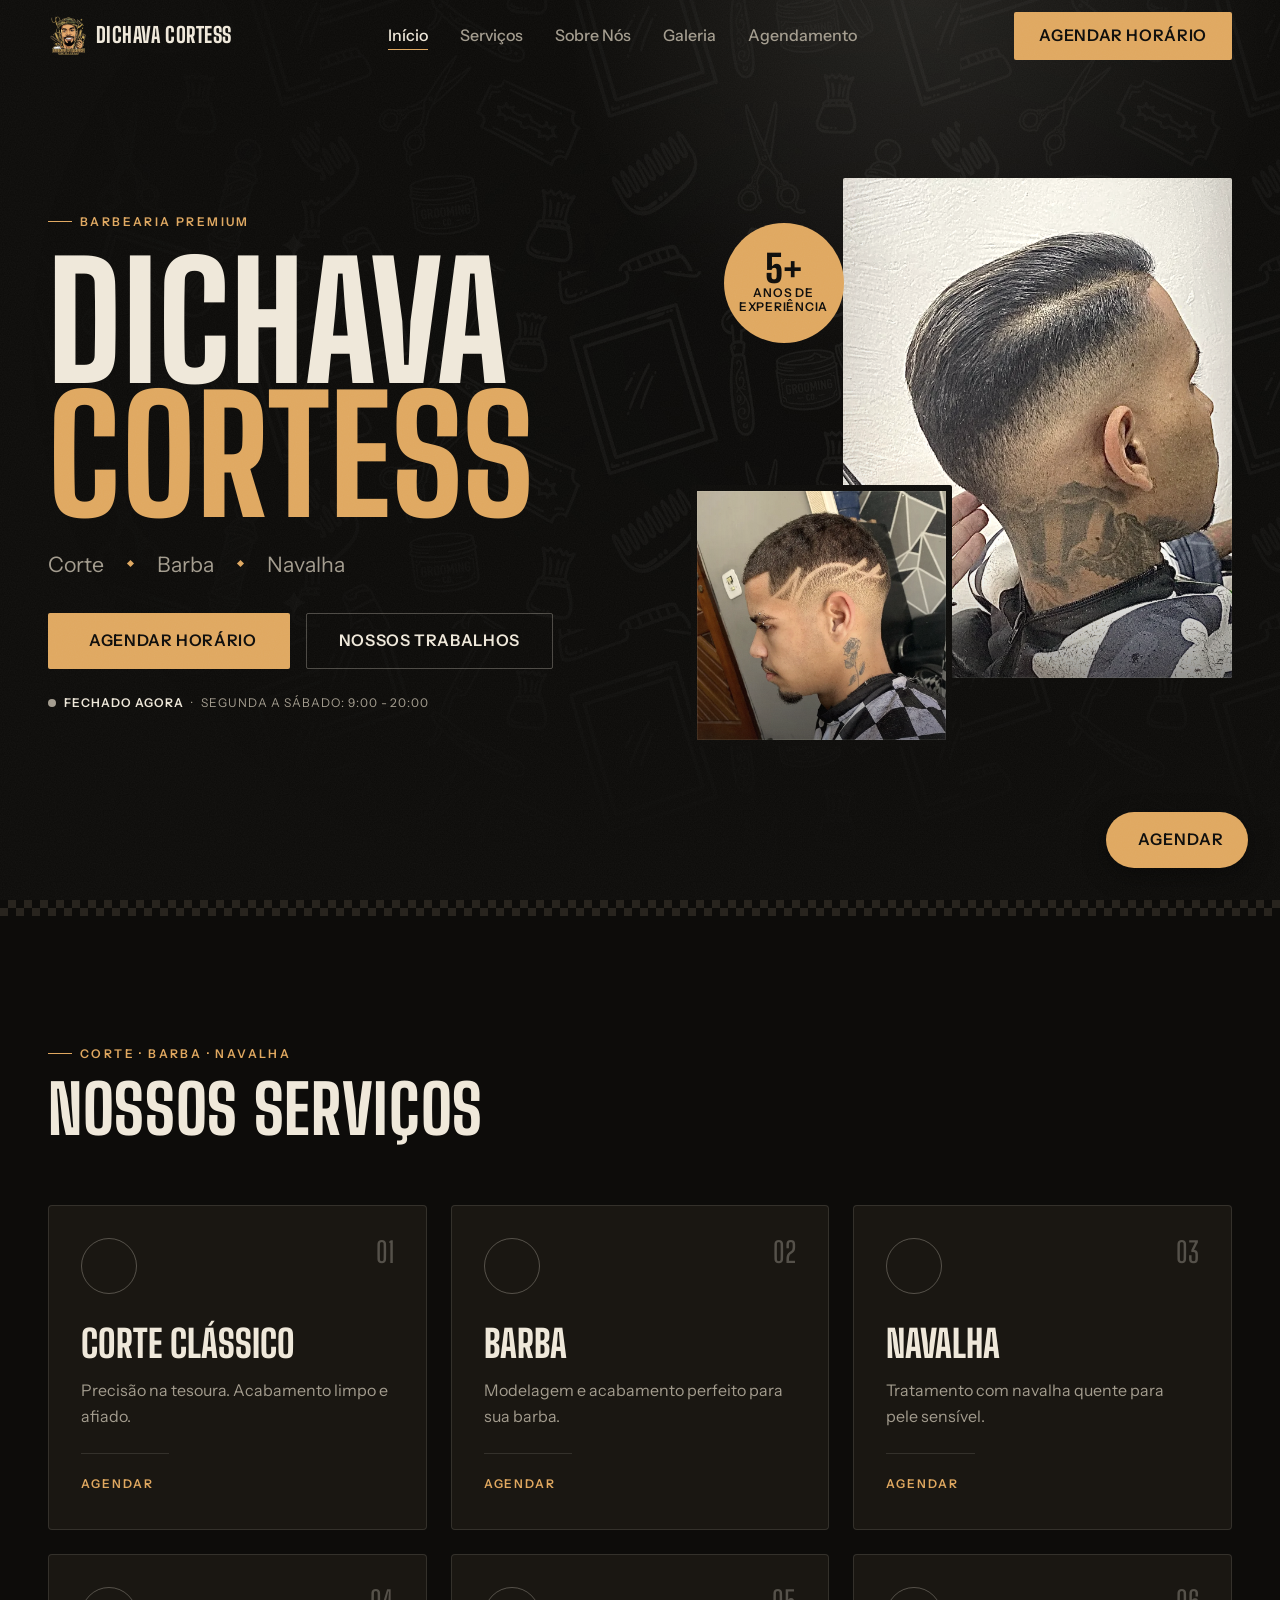
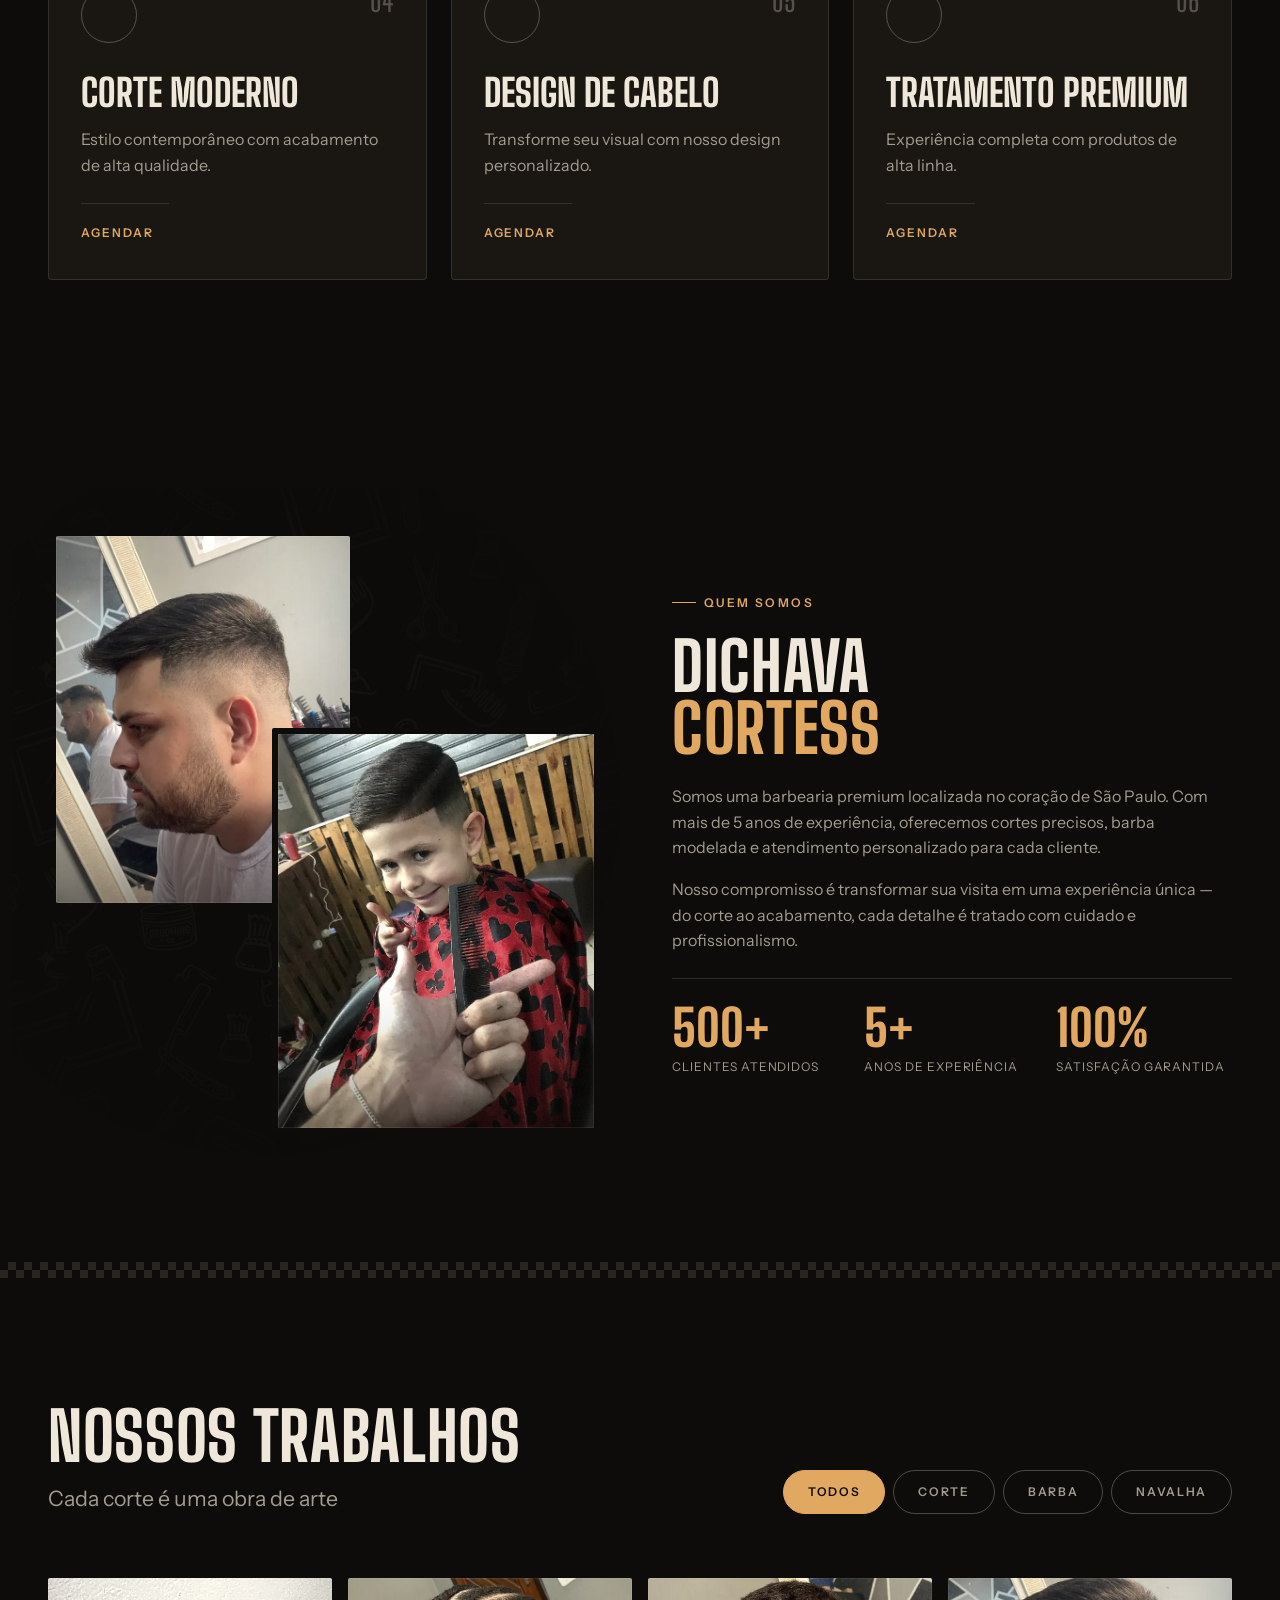
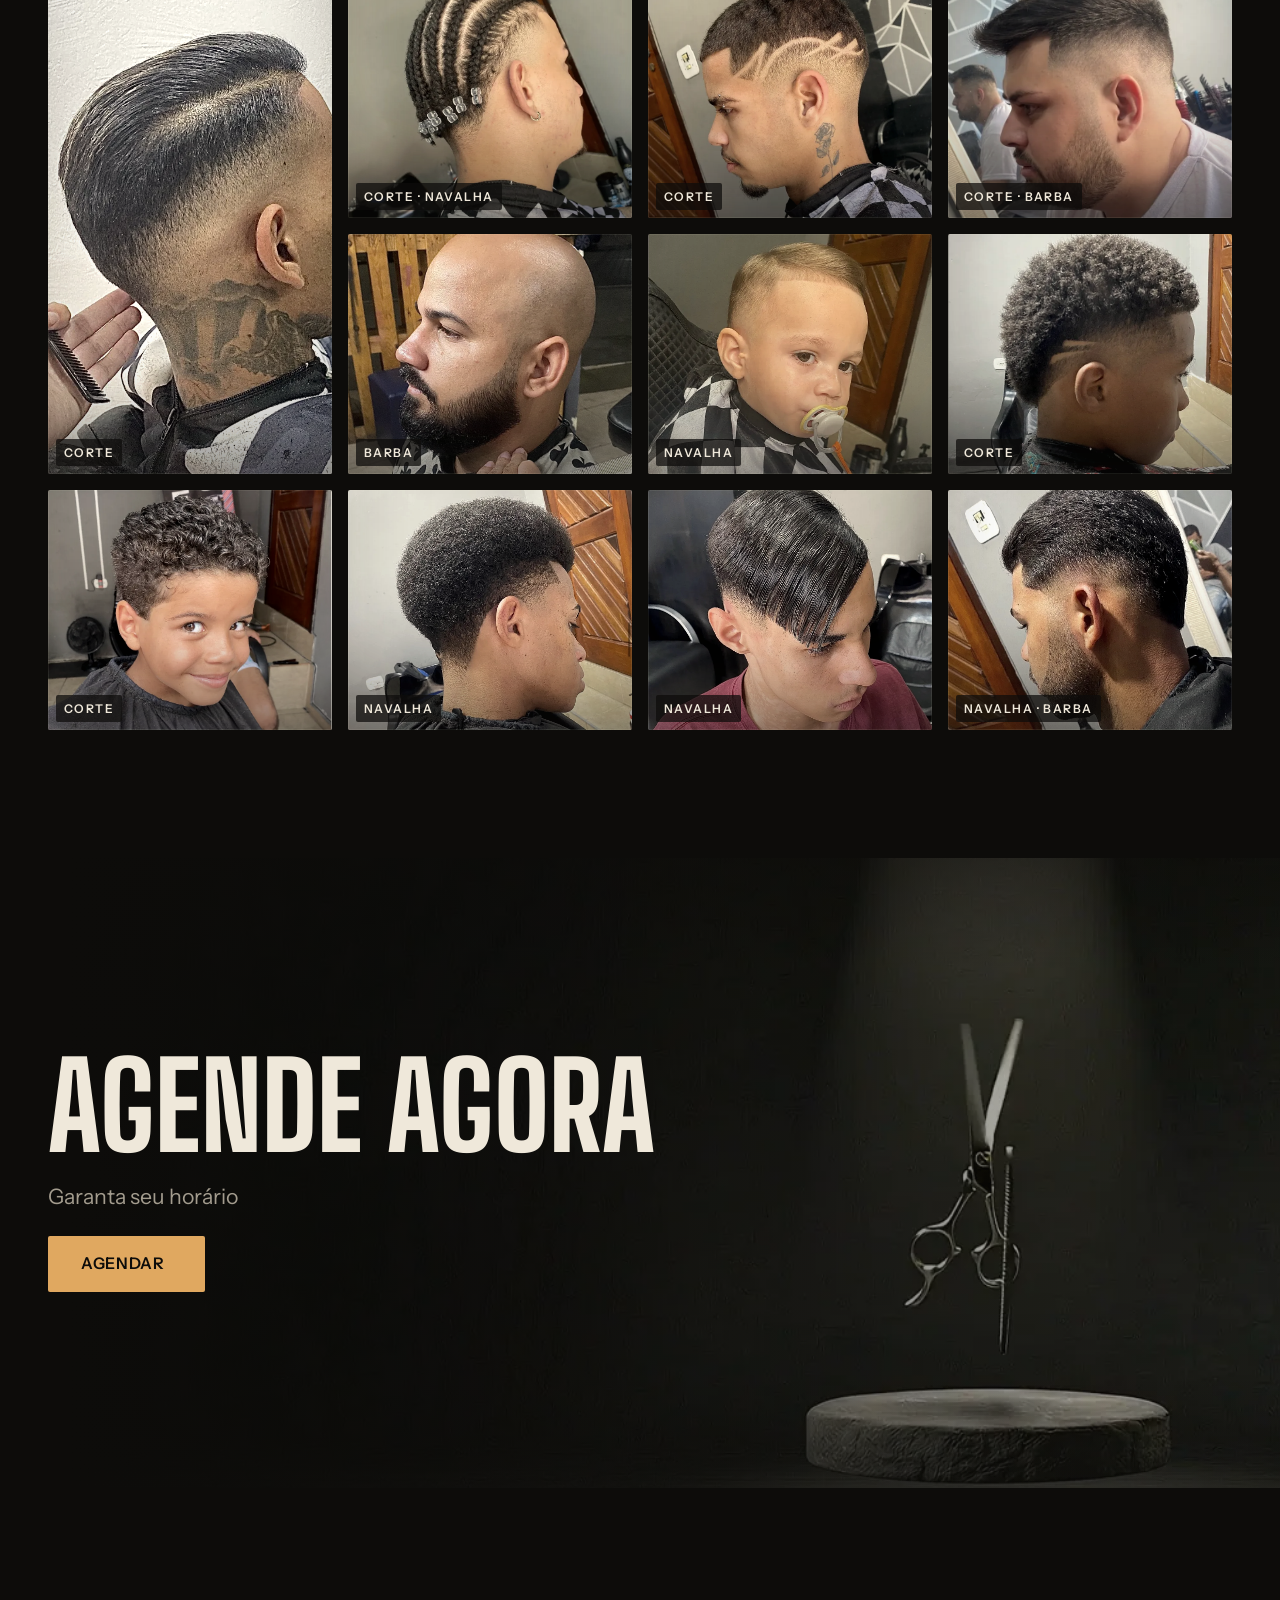
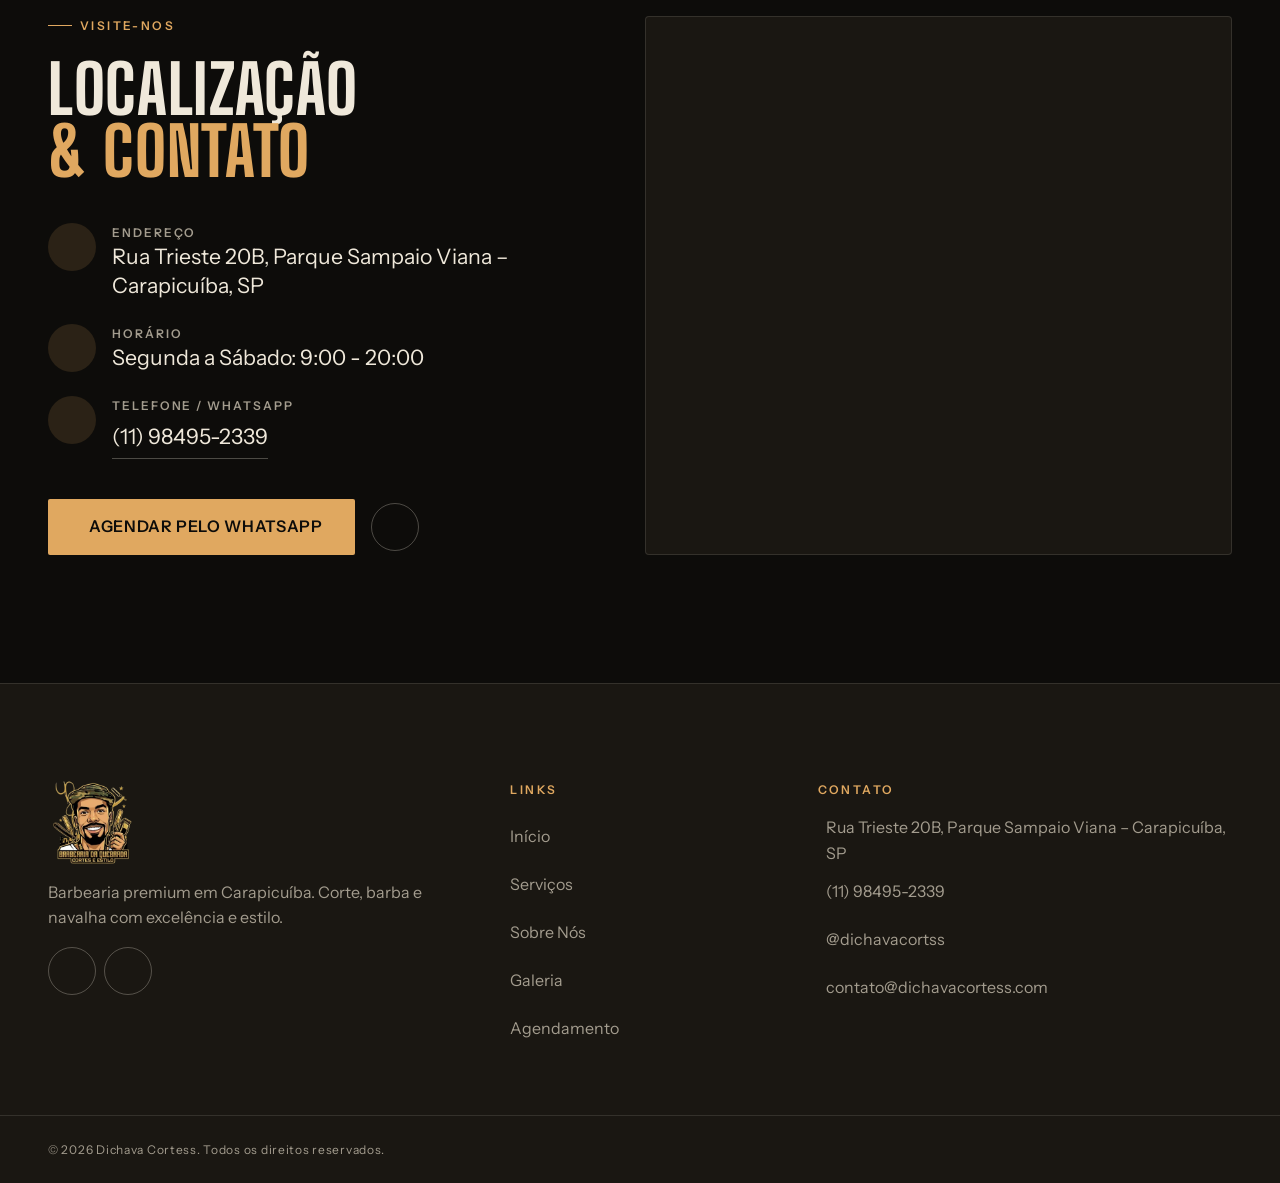
==== commit 3e552890: "Corrige link do Instagram para @dichavacortss Co-Authored-By: Claude Opus 5.5 <noreply@anthropic.com" ====
--- a/index.html
+++ b/index.html
@@ -1,435 +1,435 @@
-<!DOCTYPE html>
-<html lang="pt-br" class="js is-loading">
-
-<head>
-    <meta charset="UTF-8">
-    <meta name="viewport" content="width=device-width, initial-scale=1.0">
-    <title>Dichava Cortess · Barbearia Premium em Carapicuíba</title>
-    <meta name="description" content="Barbearia premium em Carapicuíba. Corte, barba e navalha com excelência e estilo.">
-    <meta name="theme-color" content="#0D0C0A">
-
-    <link rel="icon" type="image/png" sizes="64x64" href="img/favicon-64.png">
-    <link rel="apple-touch-icon" href="img/apple-touch-icon.png">
-
-    <link rel="preconnect" href="https://fonts.googleapis.com">
-    <link rel="preconnect" href="https://fonts.gstatic.com" crossorigin>
-    <link href="https://fonts.googleapis.com/css2?family=Big+Shoulders+Display:wght@600;800&family=Instrument+Sans:wght@400;500;600&display=swap" rel="stylesheet">
-    <link rel="stylesheet" href="style.css">
-
-    <script src="https://cdn.jsdelivr.net/npm/gsap@3.13.0/dist/gsap.min.js" defer></script>
-    <script src="https://cdn.jsdelivr.net/npm/gsap@3.13.0/dist/ScrollTrigger.min.js" defer></script>
-    <script src="https://cdn.jsdelivr.net/npm/gsap@3.13.0/dist/SplitText.min.js" defer></script>
-    <script src="https://cdn.jsdelivr.net/npm/gsap@3.13.0/dist/Flip.min.js" defer></script>
-    <script src="https://cdn.jsdelivr.net/npm/lucide@0.468.0/dist/umd/lucide.min.js" defer></script>
-    <script src="script.js" defer></script>
-</head>
-
-<body>
-    <a class="skip-link" href="#conteudo">Pular para o conteúdo</a>
-
-    <!-- HEADER -->
-    <header class="site-header">
-        <div class="container site-header__inner">
-            <a class="brand" href="#inicio" aria-label="Dichava Cortess, voltar ao início">
-                <img src="img/webp/logo.webp" alt="" width="40" height="38">
-                <span>Dichava Cortess</span>
-            </a>
-
-            <nav class="nav" id="nav" aria-label="Principal">
-                <ul class="nav__list" role="list">
-                    <li><a href="#inicio">Início</a></li>
-                    <li><a href="#servicos">Serviços</a></li>
-                    <li><a href="#sobre">Sobre Nós</a></li>
-                    <li><a href="#galeria">Galeria</a></li>
-                    <li><a href="#agendamento">Agendamento</a></li>
-                </ul>
-            </nav>
-
-            <a class="btn btn--primary site-header__cta"
-                href="https://wa.me/5511984952339?text=Olá!%20Vi%20o%20site%20e%20gostaria%20de%20agendar%20um%20horário."
-                target="_blank" rel="noopener">
-                Agendar Horário
-            </a>
-
-            <button class="menu-toggle" type="button" aria-controls="nav" aria-expanded="false" aria-label="Abrir menu">
-                <span></span>
-                <span></span>
-            </button>
-        </div>
-    </header>
-
-    <main id="conteudo">
-
-        <!-- HERO / INÍCIO -->
-        <section class="hero" id="inicio" aria-labelledby="hero-title">
-            <div class="hero__pattern" data-depth="0.15" aria-hidden="true"></div>
-            <div class="hero__spot" aria-hidden="true"></div>
-
-            <div class="container hero__grid">
-                <div class="hero__copy" data-depth="0.25">
-                    <p class="eyebrow hero__eyebrow">Barbearia Premium</p>
-                    <h1 class="hero__title" id="hero-title">
-                        <span class="hero__line">Dichava</span>
-                        <span class="hero__line hero__line--accent">Cortess</span>
-                    </h1>
-                    <ul class="hero__services" role="list" aria-label="Especialidades">
-                        <li>Corte</li>
-                        <li>Barba</li>
-                        <li>Navalha</li>
-                    </ul>
-                    <div class="hero__actions">
-                        <a class="btn btn--primary btn--lg"
-                            href="https://wa.me/5511984952339?text=Olá!%20Vi%20o%20site%20e%20gostaria%20de%20agendar%20um%20horário."
-                            target="_blank" rel="noopener">
-                            <i data-lucide="message-circle" aria-hidden="true"></i>
-                            Agendar Horário
-                        </a>
-                        <a class="btn btn--ghost btn--lg" href="#galeria">Nossos Trabalhos</a>
-                    </div>
-                    <p class="status" data-status>
-                        <span class="status__dot" aria-hidden="true"></span>
-                        <span class="status__label" data-status-label></span>
-                        <span class="status__hours">Segunda a Sábado: 9:00 - 20:00</span>
-                    </p>
-                </div>
-
-                <div class="hero__media">
-                    <figure class="photo hero__photo hero__photo--main" data-depth="0.4">
-                        <img src="img/webp/cliente2.webp" alt="Degradê na nuca finalizado com pente, visto de perfil"
-                            width="665" height="846" fetchpriority="high">
-                    </figure>
-                    <figure class="photo hero__photo hero__photo--sub" data-depth="0.75">
-                        <img src="img/webp/cliente6.webp" alt="Corte com risco desenhado na lateral" width="838"
-                            height="836">
-                    </figure>
-                    <div class="stamp hero__stamp" data-depth="0.6" aria-hidden="true">
-                        <strong>5+</strong>
-                        <span>Anos de experiência</span>
-                    </div>
-                </div>
-            </div>
-        </section>
-
-        <div class="checker" aria-hidden="true"></div>
-
-        <!-- SERVIÇOS -->
-        <section class="section services" id="servicos" aria-labelledby="servicos-title">
-            <div class="container stack-lg">
-                <header class="section-head" data-reveal>
-                    <p class="eyebrow">Corte · Barba · Navalha</p>
-                    <h2 class="section-title" id="servicos-title">Nossos Serviços</h2>
-                </header>
-
-                <ul class="services__grid" role="list">
-                    <li class="service-card" data-reveal-item>
-                        <div class="service-card__top">
-                            <span class="service-card__icon"><i data-lucide="scissors" aria-hidden="true"></i></span>
-                            <span class="service-card__num" aria-hidden="true">01</span>
-                        </div>
-                        <h3>Corte Clássico</h3>
-                        <p>Precisão na tesoura. Acabamento limpo e afiado.</p>
-                        <a class="service-card__link"
-                            href="https://wa.me/5511984952339?text=Olá!%20Vi%20o%20site%20e%20gostaria%20de%20agendar%20um%20horário.%20Serviço:%20Corte%20Clássico"
-                            target="_blank" rel="noopener">Agendar<span class="sr-only"> Corte Clássico</span> <i data-lucide="arrow-up-right" aria-hidden="true"></i></a>
-                    </li>
-                    <li class="service-card" data-reveal-item>
-                        <div class="service-card__top">
-                            <span class="service-card__icon"><i data-lucide="brush" aria-hidden="true"></i></span>
-                            <span class="service-card__num" aria-hidden="true">02</span>
-                        </div>
-                        <h3>Barba</h3>
-                        <p>Modelagem e acabamento perfeito para sua barba.</p>
-                        <a class="service-card__link"
-                            href="https://wa.me/5511984952339?text=Olá!%20Vi%20o%20site%20e%20gostaria%20de%20agendar%20um%20horário.%20Serviço:%20Barba"
-                            target="_blank" rel="noopener">Agendar<span class="sr-only"> Barba</span> <i data-lucide="arrow-up-right" aria-hidden="true"></i></a>
-                    </li>
-                    <li class="service-card" data-reveal-item>
-                        <div class="service-card__top">
-                            <span class="service-card__icon"><i data-lucide="flame" aria-hidden="true"></i></span>
-                            <span class="service-card__num" aria-hidden="true">03</span>
-                        </div>
-                        <h3>Navalha</h3>
-                        <p>Tratamento com navalha quente para pele sensível.</p>
-                        <a class="service-card__link"
-                            href="https://wa.me/5511984952339?text=Olá!%20Vi%20o%20site%20e%20gostaria%20de%20agendar%20um%20horário.%20Serviço:%20Navalha"
-                            target="_blank" rel="noopener">Agendar<span class="sr-only"> Navalha</span> <i data-lucide="arrow-up-right" aria-hidden="true"></i></a>
-                    </li>
-                    <li class="service-card" data-reveal-item>
-                        <div class="service-card__top">
-                            <span class="service-card__icon"><i data-lucide="scissors-line-dashed" aria-hidden="true"></i></span>
-                            <span class="service-card__num" aria-hidden="true">04</span>
-                        </div>
-                        <h3>Corte Moderno</h3>
-                        <p>Estilo contemporâneo com acabamento de alta qualidade.</p>
-                        <a class="service-card__link"
-                            href="https://wa.me/5511984952339?text=Olá!%20Vi%20o%20site%20e%20gostaria%20de%20agendar%20um%20horário.%20Serviço:%20Corte%20Moderno"
-                            target="_blank" rel="noopener">Agendar<span class="sr-only"> Corte Moderno</span> <i data-lucide="arrow-up-right" aria-hidden="true"></i></a>
-                    </li>
-                    <li class="service-card" data-reveal-item>
-                        <div class="service-card__top">
-                            <span class="service-card__icon"><i data-lucide="pen-tool" aria-hidden="true"></i></span>
-                            <span class="service-card__num" aria-hidden="true">05</span>
-                        </div>
-                        <h3>Design de Cabelo</h3>
-                        <p>Transforme seu visual com nosso design personalizado.</p>
-                        <a class="service-card__link"
-                            href="https://wa.me/5511984952339?text=Olá!%20Vi%20o%20site%20e%20gostaria%20de%20agendar%20um%20horário.%20Serviço:%20Design%20de%20Cabelo"
-                            target="_blank" rel="noopener">Agendar<span class="sr-only"> Design de Cabelo</span> <i data-lucide="arrow-up-right" aria-hidden="true"></i></a>
-                    </li>
-                    <li class="service-card" data-reveal-item>
-                        <div class="service-card__top">
-                            <span class="service-card__icon"><i data-lucide="crown" aria-hidden="true"></i></span>
-                            <span class="service-card__num" aria-hidden="true">06</span>
-                        </div>
-                        <h3>Tratamento Premium</h3>
-                        <p>Experiência completa com produtos de alta linha.</p>
-                        <a class="service-card__link"
-                            href="https://wa.me/5511984952339?text=Olá!%20Vi%20o%20site%20e%20gostaria%20de%20agendar%20um%20horário.%20Serviço:%20Tratamento%20Premium"
-                            target="_blank" rel="noopener">Agendar<span class="sr-only"> Tratamento Premium</span> <i data-lucide="arrow-up-right" aria-hidden="true"></i></a>
-                    </li>
-                </ul>
-            </div>
-        </section>
-
-        <!-- SOBRE -->
-        <section class="section about" id="sobre" aria-labelledby="sobre-title">
-            <div class="container about__grid">
-                <div class="about__media">
-                    <div class="about__pattern" data-speed="0.15" aria-hidden="true"></div>
-                    <figure class="photo about__lead" data-speed="0.4">
-                        <img src="img/webp/cliente4.webp" alt="Degradê com barba modelada, visto de perfil"
-                            width="676" height="852" loading="lazy">
-                    </figure>
-                    <figure class="photo about__photo" data-speed="0.9">
-                        <img src="img/webp/cliente3.webp" alt="Barbeiro mostrando o corte finalizado de um cliente"
-                            width="671" height="850" loading="lazy">
-                    </figure>
-                </div>
-
-                <div class="about__content stack-md" data-reveal>
-                    <p class="eyebrow">Quem somos</p>
-                    <h2 class="section-title" id="sobre-title">Dichava<br><span class="accent">Cortess</span></h2>
-                    <div class="stack-sm prose">
-                        <p>Somos uma barbearia premium localizada no coração de São Paulo. Com mais de 5 anos de
-                            experiência, oferecemos cortes precisos, barba modelada e atendimento personalizado para
-                            cada cliente.</p>
-                        <p>Nosso compromisso é transformar sua visita em uma experiência única — do corte ao
-                            acabamento, cada detalhe é tratado com cuidado e profissionalismo.</p>
-                    </div>
-                    <dl class="stats">
-                        <div class="stat">
-                            <dt>Clientes atendidos</dt>
-                            <dd data-count="500" data-suffix="+">500+</dd>
-                        </div>
-                        <div class="stat">
-                            <dt>Anos de experiência</dt>
-                            <dd data-count="5" data-suffix="+">5+</dd>
-                        </div>
-                        <div class="stat">
-                            <dt>Satisfação garantida</dt>
-                            <dd data-count="100" data-suffix="%">100%</dd>
-                        </div>
-                    </dl>
-                </div>
-            </div>
-        </section>
-
-        <div class="checker" aria-hidden="true"></div>
-
-        <!-- GALERIA -->
-        <section class="section gallery" id="galeria" aria-labelledby="galeria-title">
-            <div class="container stack-lg">
-                <header class="section-head section-head--split" data-reveal>
-                    <div class="stack-sm">
-                        <h2 class="section-title" id="galeria-title">Nossos Trabalhos</h2>
-                        <p class="lead">Cada corte é uma obra de arte</p>
-                    </div>
-                    <div class="filters" role="group" aria-label="Filtrar trabalhos">
-                        <button class="filter-btn is-active" type="button" data-filter="todos" aria-pressed="true">Todos</button>
-                        <button class="filter-btn" type="button" data-filter="corte" aria-pressed="false">Corte</button>
-                        <button class="filter-btn" type="button" data-filter="barba" aria-pressed="false">Barba</button>
-                        <button class="filter-btn" type="button" data-filter="navalha" aria-pressed="false">Navalha</button>
-                    </div>
-                </header>
-
-                <div class="gallery__grid">
-                    <a class="gallery__item gallery__item--tall photo" href="img/webp/cliente2.webp" data-category="corte">
-                        <img src="img/webp/cliente2.webp" alt="Degradê na nuca com acabamento na navalha" width="665" height="846" loading="lazy">
-                        <span class="gallery__tag">Corte</span>
-                    </a>
-                    <a class="gallery__item photo" href="img/webp/cliente5.webp" data-category="corte navalha">
-                        <img src="img/webp/cliente5.webp" alt="Tranças nagô com laterais navalhadas" width="804" height="809" loading="lazy">
-                        <span class="gallery__tag">Corte · Navalha</span>
-                    </a>
-                    <a class="gallery__item photo" href="img/webp/cliente6.webp" data-category="corte">
-                        <img src="img/webp/cliente6.webp" alt="Corte com risco desenhado na lateral" width="838" height="836" loading="lazy">
-                        <span class="gallery__tag">Corte</span>
-                    </a>
-                    <a class="gallery__item photo" href="img/webp/cliente4.webp" data-category="corte barba">
-                        <img src="img/webp/cliente4.webp" alt="Degradê com barba modelada, visto de perfil" width="676" height="852" loading="lazy">
-                        <span class="gallery__tag">Corte · Barba</span>
-                    </a>
-                    <a class="gallery__item photo" href="img/webp/barba1.webp" data-category="barba">
-                        <img src="img/webp/barba1.webp" alt="Barba cheia modelada com cabeça raspada" width="843" height="844" loading="lazy">
-                        <span class="gallery__tag">Barba</span>
-                    </a>
-                    <a class="gallery__item photo" href="img/webp/alemao.webp" data-category="navalha">
-                        <img src="img/webp/alemao.webp" alt="Corte infantil com degradê navalhado" width="853" height="844" loading="lazy">
-                        <span class="gallery__tag">Navalha</span>
-                    </a>
-                    <a class="gallery__item photo" href="img/webp/cliente7.webp" data-category="corte">
-                        <img src="img/webp/cliente7.webp" alt="Cabelo crespo com degradê e risco na lateral" width="808" height="827" loading="lazy">
-                        <span class="gallery__tag">Corte</span>
-                    </a>
-                    <a class="gallery__item photo" href="img/webp/cliente1.webp" data-category="corte">
-                        <img src="img/webp/cliente1.webp" alt="Corte infantil com cachos definidos" width="836" height="825" loading="lazy">
-                        <span class="gallery__tag">Corte</span>
-                    </a>
-                    <a class="gallery__item photo" href="img/webp/navalhado-01.webp" data-category="navalha">
-                        <img src="img/webp/navalhado-01.webp" alt="Cabelo crespo com contorno navalhado" width="1100" height="1031" loading="lazy">
-                        <span class="gallery__tag">Navalha</span>
-                    </a>
-                    <a class="gallery__item photo" href="img/webp/navalhado-02.webp" data-category="navalha">
-                        <img src="img/webp/navalhado-02.webp" alt="Franja lisa com laterais navalhadas" width="1100" height="1093" loading="lazy">
-                        <span class="gallery__tag">Navalha</span>
-                    </a>
-                    <a class="gallery__item photo" href="img/webp/navalhado-03.webp" data-category="navalha barba">
-                        <img src="img/webp/navalhado-03.webp" alt="Degradê navalhado com barba desenhada" width="933" height="1100" loading="lazy">
-                        <span class="gallery__tag">Navalha · Barba</span>
-                    </a>
-                </div>
-            </div>
-        </section>
-
-        <!-- CTA -->
-        <section class="cta-band" aria-labelledby="cta-title">
-            <div class="cta-band__bg" aria-hidden="true">
-                <video class="cta-band__video" muted loop playsinline preload="none"
-                    poster="img/webp/poster-tesoura-h.webp" width="1280" height="720">
-                    <source src="videos/background-video.mp4" type="video/mp4">
-                </video>
-            </div>
-            <div class="container cta-band__inner stack-md" data-reveal>
-                <h2 class="cta-band__title" id="cta-title">Agende agora</h2>
-                <p class="lead">Garanta seu horário</p>
-                <a class="btn btn--primary btn--lg"
-                    href="https://wa.me/5511984952339?text=Olá!%20Vi%20o%20site%20e%20gostaria%20de%20agendar%20um%20horário."
-                    target="_blank" rel="noopener">
-                    Agendar <i data-lucide="arrow-right" aria-hidden="true"></i>
-                </a>
-            </div>
-        </section>
-
-        <!-- LOCALIZAÇÃO / AGENDAMENTO -->
-        <section class="section location" id="agendamento" aria-labelledby="local-title">
-            <div class="container location__grid">
-                <div class="location__content stack-md" data-reveal>
-                    <p class="eyebrow">Visite-nos</p>
-                    <h2 class="section-title" id="local-title">Localização<br><span class="accent">&amp; Contato</span></h2>
-
-                    <ul class="info-list" role="list">
-                        <li class="info-item">
-                            <span class="info-item__icon"><i data-lucide="map-pin" aria-hidden="true"></i></span>
-                            <div>
-                                <p class="info-item__label">Endereço</p>
-                                <p class="info-item__value">Rua Trieste 20B, Parque Sampaio Viana – Carapicuíba, SP</p>
-                            </div>
-                        </li>
-                        <li class="info-item">
-                            <span class="info-item__icon"><i data-lucide="clock" aria-hidden="true"></i></span>
-                            <div>
-                                <p class="info-item__label">Horário</p>
-                                <p class="info-item__value">Segunda a Sábado: 9:00 - 20:00</p>
-                            </div>
-                        </li>
-                        <li class="info-item">
-                            <span class="info-item__icon"><i data-lucide="phone" aria-hidden="true"></i></span>
-                            <div>
-                                <p class="info-item__label">Telefone / WhatsApp</p>
-                                <p class="info-item__value"><a href="tel:+5511984952339">(11) 98495-2339</a></p>
-                            </div>
-                        </li>
-                    </ul>
-
-                    <div class="location__actions">
-                        <a class="btn btn--primary btn--lg"
-                            href="https://wa.me/5511984952339?text=Olá!%20Vi%20o%20site%20e%20gostaria%20de%20agendar%20um%20horário."
-                            target="_blank" rel="noopener">
-                            <i data-lucide="message-circle" aria-hidden="true"></i>
-                            Agendar pelo WhatsApp
-                        </a>
-                        <a class="icon-btn" href="https://www.instagram.com/dichavacortess/" target="_blank"
-                            rel="noopener" aria-label="Instagram @dichavacortess">
-                            <i data-lucide="instagram" aria-hidden="true"></i>
-                        </a>
-                    </div>
-                </div>
-
-                <div class="location__map">
-                    <iframe title="Mapa: Rua Trieste 20B, Parque Sampaio Viana, Carapicuíba"
-                        src="https://www.google.com/maps/embed?pb=!1m18!1m12!1m3!1d3476.933256085303!2d-46.84907242489197!3d-23.535224878817843!2m3!1f0!2f0!3f0!3m2!1i1024!2i768!4f13.1!3m3!1m2!1s0x94cf01b826479ff1%3A0x2857bcf0c905643a!2sR.%20Trieste%2C%2020%20-%20Parque%20Sampaio%20Viana%2C%20Carapicu%C3%ADba%20-%20SP%2C%2006395-430!5e1!3m2!1spt-BR!2sbr!4v1785679589610!5m2!1spt-BR!2sbr"
-                        allowfullscreen="" loading="lazy" referrerpolicy="strict-origin-when-cross-origin"></iframe>
-                </div>
-            </div>
-        </section>
-    </main>
-
-    <!-- FOOTER -->
-    <footer class="footer">
-        <div class="container footer__grid">
-            <div class="footer__brand stack-sm">
-                <img src="img/webp/logo.webp" alt="Dichava Cortess" width="88" height="84" loading="lazy">
-                <p>Barbearia premium em Carapicuíba. Corte, barba e navalha com excelência e estilo.</p>
-                <div class="footer__social">
-                    <a class="icon-btn" href="https://www.instagram.com/dichavacortess/" target="_blank" rel="noopener"
-                        aria-label="Instagram @dichavacortess"><i data-lucide="instagram" aria-hidden="true"></i></a>
-                    <a class="icon-btn"
-                        href="https://wa.me/5511984952339?text=Olá!%20Vi%20o%20site%20e%20gostaria%20de%20agendar%20um%20horário."
-                        target="_blank" rel="noopener" aria-label="WhatsApp (11) 98495-2339"><i data-lucide="message-circle" aria-hidden="true"></i></a>
-                </div>
-            </div>
-
-            <nav class="footer__col stack-sm" aria-label="Links do rodapé">
-                <h3 class="footer__title">Links</h3>
-                <ul role="list" class="footer__list">
-                    <li><a href="#inicio">Início</a></li>
-                    <li><a href="#servicos">Serviços</a></li>
-                    <li><a href="#sobre">Sobre Nós</a></li>
-                    <li><a href="#galeria">Galeria</a></li>
-                    <li><a href="#agendamento">Agendamento</a></li>
-                </ul>
-            </nav>
-
-            <div class="footer__col stack-sm">
-                <h3 class="footer__title">Contato</h3>
-                <ul role="list" class="footer__list footer__list--icons">
-                    <li><i data-lucide="map-pin" aria-hidden="true"></i><span>Rua Trieste 20B, Parque Sampaio Viana – Carapicuíba, SP</span></li>
-                    <li><i data-lucide="phone" aria-hidden="true"></i><a href="tel:+5511984952339">(11) 98495-2339</a></li>
-                    <li><i data-lucide="instagram" aria-hidden="true"></i><a href="https://www.instagram.com/dichavacortess/" target="_blank" rel="noopener">@dichavacortess</a></li>
-                    <li><i data-lucide="mail" aria-hidden="true"></i><a href="mailto:contato@dichavacortess.com">contato@dichavacortess.com</a></li>
-                </ul>
-            </div>
-        </div>
-        <div class="container footer__bottom">
-            <p>© <span data-year>2026</span> Dichava Cortess. Todos os direitos reservados.</p>
-        </div>
-    </footer>
-
-    <!-- AGENDAR FLUTUANTE -->
-    <a class="fab"
-        href="https://wa.me/5511984952339?text=Olá!%20Vi%20o%20site%20e%20gostaria%20de%20agendar%20um%20horário."
-        target="_blank" rel="noopener" aria-label="Agendar pelo WhatsApp">
-        <i data-lucide="message-circle" aria-hidden="true"></i>
-        <span class="fab__label" aria-hidden="true">Agendar</span>
-    </a>
-
-    <!-- LIGHTBOX DA GALERIA (abre só por clique) -->
-    <dialog class="lightbox" aria-label="Foto ampliada">
-        <img class="lightbox__img" src="data:," alt="">
-        <button class="icon-btn lightbox__btn lightbox__close" type="button" aria-label="Fechar"><i data-lucide="x" aria-hidden="true"></i></button>
-        <button class="icon-btn lightbox__btn lightbox__prev" type="button" aria-label="Foto anterior"><i data-lucide="chevron-left" aria-hidden="true"></i></button>
-        <button class="icon-btn lightbox__btn lightbox__next" type="button" aria-label="Próxima foto"><i data-lucide="chevron-right" aria-hidden="true"></i></button>
-    </dialog>
-</body>
-
-</html>
+<!DOCTYPE html>
+<html lang="pt-br" class="js is-loading">
+
+<head>
+    <meta charset="UTF-8">
+    <meta name="viewport" content="width=device-width, initial-scale=1.0">
+    <title>Dichava Cortess · Barbearia Premium em Carapicuíba</title>
+    <meta name="description" content="Barbearia premium em Carapicuíba. Corte, barba e navalha com excelência e estilo.">
+    <meta name="theme-color" content="#0D0C0A">
+
+    <link rel="icon" type="image/png" sizes="64x64" href="img/favicon-64.png">
+    <link rel="apple-touch-icon" href="img/apple-touch-icon.png">
+
+    <link rel="preconnect" href="https://fonts.googleapis.com">
+    <link rel="preconnect" href="https://fonts.gstatic.com" crossorigin>
+    <link href="https://fonts.googleapis.com/css2?family=Big+Shoulders+Display:wght@600;800&family=Instrument+Sans:wght@400;500;600&display=swap" rel="stylesheet">
+    <link rel="stylesheet" href="style.css">
+
+    <script src="https://cdn.jsdelivr.net/npm/gsap@3.13.0/dist/gsap.min.js" defer></script>
+    <script src="https://cdn.jsdelivr.net/npm/gsap@3.13.0/dist/ScrollTrigger.min.js" defer></script>
+    <script src="https://cdn.jsdelivr.net/npm/gsap@3.13.0/dist/SplitText.min.js" defer></script>
+    <script src="https://cdn.jsdelivr.net/npm/gsap@3.13.0/dist/Flip.min.js" defer></script>
+    <script src="https://cdn.jsdelivr.net/npm/lucide@0.468.0/dist/umd/lucide.min.js" defer></script>
+    <script src="script.js" defer></script>
+</head>
+
+<body>
+    <a class="skip-link" href="#conteudo">Pular para o conteúdo</a>
+
+    <!-- HEADER -->
+    <header class="site-header">
+        <div class="container site-header__inner">
+            <a class="brand" href="#inicio" aria-label="Dichava Cortess, voltar ao início">
+                <img src="img/webp/logo.webp" alt="" width="40" height="38">
+                <span>Dichava Cortess</span>
+            </a>
+
+            <nav class="nav" id="nav" aria-label="Principal">
+                <ul class="nav__list" role="list">
+                    <li><a href="#inicio">Início</a></li>
+                    <li><a href="#servicos">Serviços</a></li>
+                    <li><a href="#sobre">Sobre Nós</a></li>
+                    <li><a href="#galeria">Galeria</a></li>
+                    <li><a href="#agendamento">Agendamento</a></li>
+                </ul>
+            </nav>
+
+            <a class="btn btn--primary site-header__cta"
+                href="https://wa.me/5511984952339?text=Olá!%20Vi%20o%20site%20e%20gostaria%20de%20agendar%20um%20horário."
+                target="_blank" rel="noopener">
+                Agendar Horário
+            </a>
+
+            <button class="menu-toggle" type="button" aria-controls="nav" aria-expanded="false" aria-label="Abrir menu">
+                <span></span>
+                <span></span>
+            </button>
+        </div>
+    </header>
+
+    <main id="conteudo">
+
+        <!-- HERO / INÍCIO -->
+        <section class="hero" id="inicio" aria-labelledby="hero-title">
+            <div class="hero__pattern" data-depth="0.15" aria-hidden="true"></div>
+            <div class="hero__spot" aria-hidden="true"></div>
+
+            <div class="container hero__grid">
+                <div class="hero__copy" data-depth="0.25">
+                    <p class="eyebrow hero__eyebrow">Barbearia Premium</p>
+                    <h1 class="hero__title" id="hero-title">
+                        <span class="hero__line">Dichava</span>
+                        <span class="hero__line hero__line--accent">Cortess</span>
+                    </h1>
+                    <ul class="hero__services" role="list" aria-label="Especialidades">
+                        <li>Corte</li>
+                        <li>Barba</li>
+                        <li>Navalha</li>
+                    </ul>
+                    <div class="hero__actions">
+                        <a class="btn btn--primary btn--lg"
+                            href="https://wa.me/5511984952339?text=Olá!%20Vi%20o%20site%20e%20gostaria%20de%20agendar%20um%20horário."
+                            target="_blank" rel="noopener">
+                            <i data-lucide="message-circle" aria-hidden="true"></i>
+                            Agendar Horário
+                        </a>
+                        <a class="btn btn--ghost btn--lg" href="#galeria">Nossos Trabalhos</a>
+                    </div>
+                    <p class="status" data-status>
+                        <span class="status__dot" aria-hidden="true"></span>
+                        <span class="status__label" data-status-label></span>
+                        <span class="status__hours">Segunda a Sábado: 9:00 - 20:00</span>
+                    </p>
+                </div>
+
+                <div class="hero__media">
+                    <figure class="photo hero__photo hero__photo--main" data-depth="0.4">
+                        <img src="img/webp/cliente2.webp" alt="Degradê na nuca finalizado com pente, visto de perfil"
+                            width="665" height="846" fetchpriority="high">
+                    </figure>
+                    <figure class="photo hero__photo hero__photo--sub" data-depth="0.75">
+                        <img src="img/webp/cliente6.webp" alt="Corte com risco desenhado na lateral" width="838"
+                            height="836">
+                    </figure>
+                    <div class="stamp hero__stamp" data-depth="0.6" aria-hidden="true">
+                        <strong>5+</strong>
+                        <span>Anos de experiência</span>
+                    </div>
+                </div>
+            </div>
+        </section>
+
+        <div class="checker" aria-hidden="true"></div>
+
+        <!-- SERVIÇOS -->
+        <section class="section services" id="servicos" aria-labelledby="servicos-title">
+            <div class="container stack-lg">
+                <header class="section-head" data-reveal>
+                    <p class="eyebrow">Corte · Barba · Navalha</p>
+                    <h2 class="section-title" id="servicos-title">Nossos Serviços</h2>
+                </header>
+
+                <ul class="services__grid" role="list">
+                    <li class="service-card" data-reveal-item>
+                        <div class="service-card__top">
+                            <span class="service-card__icon"><i data-lucide="scissors" aria-hidden="true"></i></span>
+                            <span class="service-card__num" aria-hidden="true">01</span>
+                        </div>
+                        <h3>Corte Clássico</h3>
+                        <p>Precisão na tesoura. Acabamento limpo e afiado.</p>
+                        <a class="service-card__link"
+                            href="https://wa.me/5511984952339?text=Olá!%20Vi%20o%20site%20e%20gostaria%20de%20agendar%20um%20horário.%20Serviço:%20Corte%20Clássico"
+                            target="_blank" rel="noopener">Agendar<span class="sr-only"> Corte Clássico</span> <i data-lucide="arrow-up-right" aria-hidden="true"></i></a>
+                    </li>
+                    <li class="service-card" data-reveal-item>
+                        <div class="service-card__top">
+                            <span class="service-card__icon"><i data-lucide="brush" aria-hidden="true"></i></span>
+                            <span class="service-card__num" aria-hidden="true">02</span>
+                        </div>
+                        <h3>Barba</h3>
+                        <p>Modelagem e acabamento perfeito para sua barba.</p>
+                        <a class="service-card__link"
+                            href="https://wa.me/5511984952339?text=Olá!%20Vi%20o%20site%20e%20gostaria%20de%20agendar%20um%20horário.%20Serviço:%20Barba"
+                            target="_blank" rel="noopener">Agendar<span class="sr-only"> Barba</span> <i data-lucide="arrow-up-right" aria-hidden="true"></i></a>
+                    </li>
+                    <li class="service-card" data-reveal-item>
+                        <div class="service-card__top">
+                            <span class="service-card__icon"><i data-lucide="flame" aria-hidden="true"></i></span>
+                            <span class="service-card__num" aria-hidden="true">03</span>
+                        </div>
+                        <h3>Navalha</h3>
+                        <p>Tratamento com navalha quente para pele sensível.</p>
+                        <a class="service-card__link"
+                            href="https://wa.me/5511984952339?text=Olá!%20Vi%20o%20site%20e%20gostaria%20de%20agendar%20um%20horário.%20Serviço:%20Navalha"
+                            target="_blank" rel="noopener">Agendar<span class="sr-only"> Navalha</span> <i data-lucide="arrow-up-right" aria-hidden="true"></i></a>
+                    </li>
+                    <li class="service-card" data-reveal-item>
+                        <div class="service-card__top">
+                            <span class="service-card__icon"><i data-lucide="scissors-line-dashed" aria-hidden="true"></i></span>
+                            <span class="service-card__num" aria-hidden="true">04</span>
+                        </div>
+                        <h3>Corte Moderno</h3>
+                        <p>Estilo contemporâneo com acabamento de alta qualidade.</p>
+                        <a class="service-card__link"
+                            href="https://wa.me/5511984952339?text=Olá!%20Vi%20o%20site%20e%20gostaria%20de%20agendar%20um%20horário.%20Serviço:%20Corte%20Moderno"
+                            target="_blank" rel="noopener">Agendar<span class="sr-only"> Corte Moderno</span> <i data-lucide="arrow-up-right" aria-hidden="true"></i></a>
+                    </li>
+                    <li class="service-card" data-reveal-item>
+                        <div class="service-card__top">
+                            <span class="service-card__icon"><i data-lucide="pen-tool" aria-hidden="true"></i></span>
+                            <span class="service-card__num" aria-hidden="true">05</span>
+                        </div>
+                        <h3>Design de Cabelo</h3>
+                        <p>Transforme seu visual com nosso design personalizado.</p>
+                        <a class="service-card__link"
+                            href="https://wa.me/5511984952339?text=Olá!%20Vi%20o%20site%20e%20gostaria%20de%20agendar%20um%20horário.%20Serviço:%20Design%20de%20Cabelo"
+                            target="_blank" rel="noopener">Agendar<span class="sr-only"> Design de Cabelo</span> <i data-lucide="arrow-up-right" aria-hidden="true"></i></a>
+                    </li>
+                    <li class="service-card" data-reveal-item>
+                        <div class="service-card__top">
+                            <span class="service-card__icon"><i data-lucide="crown" aria-hidden="true"></i></span>
+                            <span class="service-card__num" aria-hidden="true">06</span>
+                        </div>
+                        <h3>Tratamento Premium</h3>
+                        <p>Experiência completa com produtos de alta linha.</p>
+                        <a class="service-card__link"
+                            href="https://wa.me/5511984952339?text=Olá!%20Vi%20o%20site%20e%20gostaria%20de%20agendar%20um%20horário.%20Serviço:%20Tratamento%20Premium"
+                            target="_blank" rel="noopener">Agendar<span class="sr-only"> Tratamento Premium</span> <i data-lucide="arrow-up-right" aria-hidden="true"></i></a>
+                    </li>
+                </ul>
+            </div>
+        </section>
+
+        <!-- SOBRE -->
+        <section class="section about" id="sobre" aria-labelledby="sobre-title">
+            <div class="container about__grid">
+                <div class="about__media">
+                    <div class="about__pattern" data-speed="0.15" aria-hidden="true"></div>
+                    <figure class="photo about__lead" data-speed="0.4">
+                        <img src="img/webp/cliente4.webp" alt="Degradê com barba modelada, visto de perfil"
+                            width="676" height="852" loading="lazy">
+                    </figure>
+                    <figure class="photo about__photo" data-speed="0.9">
+                        <img src="img/webp/cliente3.webp" alt="Barbeiro mostrando o corte finalizado de um cliente"
+                            width="671" height="850" loading="lazy">
+                    </figure>
+                </div>
+
+                <div class="about__content stack-md" data-reveal>
+                    <p class="eyebrow">Quem somos</p>
+                    <h2 class="section-title" id="sobre-title">Dichava<br><span class="accent">Cortess</span></h2>
+                    <div class="stack-sm prose">
+                        <p>Somos uma barbearia premium localizada no coração de São Paulo. Com mais de 5 anos de
+                            experiência, oferecemos cortes precisos, barba modelada e atendimento personalizado para
+                            cada cliente.</p>
+                        <p>Nosso compromisso é transformar sua visita em uma experiência única — do corte ao
+                            acabamento, cada detalhe é tratado com cuidado e profissionalismo.</p>
+                    </div>
+                    <dl class="stats">
+                        <div class="stat">
+                            <dt>Clientes atendidos</dt>
+                            <dd data-count="500" data-suffix="+">500+</dd>
+                        </div>
+                        <div class="stat">
+                            <dt>Anos de experiência</dt>
+                            <dd data-count="5" data-suffix="+">5+</dd>
+                        </div>
+                        <div class="stat">
+                            <dt>Satisfação garantida</dt>
+                            <dd data-count="100" data-suffix="%">100%</dd>
+                        </div>
+                    </dl>
+                </div>
+            </div>
+        </section>
+
+        <div class="checker" aria-hidden="true"></div>
+
+        <!-- GALERIA -->
+        <section class="section gallery" id="galeria" aria-labelledby="galeria-title">
+            <div class="container stack-lg">
+                <header class="section-head section-head--split" data-reveal>
+                    <div class="stack-sm">
+                        <h2 class="section-title" id="galeria-title">Nossos Trabalhos</h2>
+                        <p class="lead">Cada corte é uma obra de arte</p>
+                    </div>
+                    <div class="filters" role="group" aria-label="Filtrar trabalhos">
+                        <button class="filter-btn is-active" type="button" data-filter="todos" aria-pressed="true">Todos</button>
+                        <button class="filter-btn" type="button" data-filter="corte" aria-pressed="false">Corte</button>
+                        <button class="filter-btn" type="button" data-filter="barba" aria-pressed="false">Barba</button>
+                        <button class="filter-btn" type="button" data-filter="navalha" aria-pressed="false">Navalha</button>
+                    </div>
+                </header>
+
+                <div class="gallery__grid">
+                    <a class="gallery__item gallery__item--tall photo" href="img/webp/cliente2.webp" data-category="corte">
+                        <img src="img/webp/cliente2.webp" alt="Degradê na nuca com acabamento na navalha" width="665" height="846" loading="lazy">
+                        <span class="gallery__tag">Corte</span>
+                    </a>
+                    <a class="gallery__item photo" href="img/webp/cliente5.webp" data-category="corte navalha">
+                        <img src="img/webp/cliente5.webp" alt="Tranças nagô com laterais navalhadas" width="804" height="809" loading="lazy">
+                        <span class="gallery__tag">Corte · Navalha</span>
+                    </a>
+                    <a class="gallery__item photo" href="img/webp/cliente6.webp" data-category="corte">
+                        <img src="img/webp/cliente6.webp" alt="Corte com risco desenhado na lateral" width="838" height="836" loading="lazy">
+                        <span class="gallery__tag">Corte</span>
+                    </a>
+                    <a class="gallery__item photo" href="img/webp/cliente4.webp" data-category="corte barba">
+                        <img src="img/webp/cliente4.webp" alt="Degradê com barba modelada, visto de perfil" width="676" height="852" loading="lazy">
+                        <span class="gallery__tag">Corte · Barba</span>
+                    </a>
+                    <a class="gallery__item photo" href="img/webp/barba1.webp" data-category="barba">
+                        <img src="img/webp/barba1.webp" alt="Barba cheia modelada com cabeça raspada" width="843" height="844" loading="lazy">
+                        <span class="gallery__tag">Barba</span>
+                    </a>
+                    <a class="gallery__item photo" href="img/webp/alemao.webp" data-category="navalha">
+                        <img src="img/webp/alemao.webp" alt="Corte infantil com degradê navalhado" width="853" height="844" loading="lazy">
+                        <span class="gallery__tag">Navalha</span>
+                    </a>
+                    <a class="gallery__item photo" href="img/webp/cliente7.webp" data-category="corte">
+                        <img src="img/webp/cliente7.webp" alt="Cabelo crespo com degradê e risco na lateral" width="808" height="827" loading="lazy">
+                        <span class="gallery__tag">Corte</span>
+                    </a>
+                    <a class="gallery__item photo" href="img/webp/cliente1.webp" data-category="corte">
+                        <img src="img/webp/cliente1.webp" alt="Corte infantil com cachos definidos" width="836" height="825" loading="lazy">
+                        <span class="gallery__tag">Corte</span>
+                    </a>
+                    <a class="gallery__item photo" href="img/webp/navalhado-01.webp" data-category="navalha">
+                        <img src="img/webp/navalhado-01.webp" alt="Cabelo crespo com contorno navalhado" width="1100" height="1031" loading="lazy">
+                        <span class="gallery__tag">Navalha</span>
+                    </a>
+                    <a class="gallery__item photo" href="img/webp/navalhado-02.webp" data-category="navalha">
+                        <img src="img/webp/navalhado-02.webp" alt="Franja lisa com laterais navalhadas" width="1100" height="1093" loading="lazy">
+                        <span class="gallery__tag">Navalha</span>
+                    </a>
+                    <a class="gallery__item photo" href="img/webp/navalhado-03.webp" data-category="navalha barba">
+                        <img src="img/webp/navalhado-03.webp" alt="Degradê navalhado com barba desenhada" width="933" height="1100" loading="lazy">
+                        <span class="gallery__tag">Navalha · Barba</span>
+                    </a>
+                </div>
+            </div>
+        </section>
+
+        <!-- CTA -->
+        <section class="cta-band" aria-labelledby="cta-title">
+            <div class="cta-band__bg" aria-hidden="true">
+                <video class="cta-band__video" muted loop playsinline preload="none"
+                    poster="img/webp/poster-tesoura-h.webp" width="1280" height="720">
+                    <source src="videos/background-video.mp4" type="video/mp4">
+                </video>
+            </div>
+            <div class="container cta-band__inner stack-md" data-reveal>
+                <h2 class="cta-band__title" id="cta-title">Agende agora</h2>
+                <p class="lead">Garanta seu horário</p>
+                <a class="btn btn--primary btn--lg"
+                    href="https://wa.me/5511984952339?text=Olá!%20Vi%20o%20site%20e%20gostaria%20de%20agendar%20um%20horário."
+                    target="_blank" rel="noopener">
+                    Agendar <i data-lucide="arrow-right" aria-hidden="true"></i>
+                </a>
+            </div>
+        </section>
+
+        <!-- LOCALIZAÇÃO / AGENDAMENTO -->
+        <section class="section location" id="agendamento" aria-labelledby="local-title">
+            <div class="container location__grid">
+                <div class="location__content stack-md" data-reveal>
+                    <p class="eyebrow">Visite-nos</p>
+                    <h2 class="section-title" id="local-title">Localização<br><span class="accent">&amp; Contato</span></h2>
+
+                    <ul class="info-list" role="list">
+                        <li class="info-item">
+                            <span class="info-item__icon"><i data-lucide="map-pin" aria-hidden="true"></i></span>
+                            <div>
+                                <p class="info-item__label">Endereço</p>
+                                <p class="info-item__value">Rua Trieste 20B, Parque Sampaio Viana – Carapicuíba, SP</p>
+                            </div>
+                        </li>
+                        <li class="info-item">
+                            <span class="info-item__icon"><i data-lucide="clock" aria-hidden="true"></i></span>
+                            <div>
+                                <p class="info-item__label">Horário</p>
+                                <p class="info-item__value">Segunda a Sábado: 9:00 - 20:00</p>
+                            </div>
+                        </li>
+                        <li class="info-item">
+                            <span class="info-item__icon"><i data-lucide="phone" aria-hidden="true"></i></span>
+                            <div>
+                                <p class="info-item__label">Telefone / WhatsApp</p>
+                                <p class="info-item__value"><a href="tel:+5511984952339">(11) 98495-2339</a></p>
+                            </div>
+                        </li>
+                    </ul>
+
+                    <div class="location__actions">
+                        <a class="btn btn--primary btn--lg"
+                            href="https://wa.me/5511984952339?text=Olá!%20Vi%20o%20site%20e%20gostaria%20de%20agendar%20um%20horário."
+                            target="_blank" rel="noopener">
+                            <i data-lucide="message-circle" aria-hidden="true"></i>
+                            Agendar pelo WhatsApp
+                        </a>
+                        <a class="icon-btn" href="https://www.instagram.com/dichavacortss/" target="_blank"
+                            rel="noopener" aria-label="Instagram @dichavacortss">
+                            <i data-lucide="instagram" aria-hidden="true"></i>
+                        </a>
+                    </div>
+                </div>
+
+                <div class="location__map">
+                    <iframe title="Mapa: Rua Trieste 20B, Parque Sampaio Viana, Carapicuíba"
+                        src="https://www.google.com/maps/embed?pb=!1m18!1m12!1m3!1d3476.933256085303!2d-46.84907242489197!3d-23.535224878817843!2m3!1f0!2f0!3f0!3m2!1i1024!2i768!4f13.1!3m3!1m2!1s0x94cf01b826479ff1%3A0x2857bcf0c905643a!2sR.%20Trieste%2C%2020%20-%20Parque%20Sampaio%20Viana%2C%20Carapicu%C3%ADba%20-%20SP%2C%2006395-430!5e1!3m2!1spt-BR!2sbr!4v1785679589610!5m2!1spt-BR!2sbr"
+                        allowfullscreen="" loading="lazy" referrerpolicy="strict-origin-when-cross-origin"></iframe>
+                </div>
+            </div>
+        </section>
+    </main>
+
+    <!-- FOOTER -->
+    <footer class="footer">
+        <div class="container footer__grid">
+            <div class="footer__brand stack-sm">
+                <img src="img/webp/logo.webp" alt="Dichava Cortess" width="88" height="84" loading="lazy">
+                <p>Barbearia premium em Carapicuíba. Corte, barba e navalha com excelência e estilo.</p>
+                <div class="footer__social">
+                    <a class="icon-btn" href="https://www.instagram.com/dichavacortss/" target="_blank" rel="noopener"
+                        aria-label="Instagram @dichavacortss"><i data-lucide="instagram" aria-hidden="true"></i></a>
+                    <a class="icon-btn"
+                        href="https://wa.me/5511984952339?text=Olá!%20Vi%20o%20site%20e%20gostaria%20de%20agendar%20um%20horário."
+                        target="_blank" rel="noopener" aria-label="WhatsApp (11) 98495-2339"><i data-lucide="message-circle" aria-hidden="true"></i></a>
+                </div>
+            </div>
+
+            <nav class="footer__col stack-sm" aria-label="Links do rodapé">
+                <h3 class="footer__title">Links</h3>
+                <ul role="list" class="footer__list">
+                    <li><a href="#inicio">Início</a></li>
+                    <li><a href="#servicos">Serviços</a></li>
+                    <li><a href="#sobre">Sobre Nós</a></li>
+                    <li><a href="#galeria">Galeria</a></li>
+                    <li><a href="#agendamento">Agendamento</a></li>
+                </ul>
+            </nav>
+
+            <div class="footer__col stack-sm">
+                <h3 class="footer__title">Contato</h3>
+                <ul role="list" class="footer__list footer__list--icons">
+                    <li><i data-lucide="map-pin" aria-hidden="true"></i><span>Rua Trieste 20B, Parque Sampaio Viana – Carapicuíba, SP</span></li>
+                    <li><i data-lucide="phone" aria-hidden="true"></i><a href="tel:+5511984952339">(11) 98495-2339</a></li>
+                    <li><i data-lucide="instagram" aria-hidden="true"></i><a href="https://www.instagram.com/dichavacortss/" target="_blank" rel="noopener">@dichavacortss</a></li>
+                    <li><i data-lucide="mail" aria-hidden="true"></i><a href="mailto:contato@dichavacortess.com">contato@dichavacortess.com</a></li>
+                </ul>
+            </div>
+        </div>
+        <div class="container footer__bottom">
+            <p>© <span data-year>2026</span> Dichava Cortess. Todos os direitos reservados.</p>
+        </div>
+    </footer>
+
+    <!-- AGENDAR FLUTUANTE -->
+    <a class="fab"
+        href="https://wa.me/5511984952339?text=Olá!%20Vi%20o%20site%20e%20gostaria%20de%20agendar%20um%20horário."
+        target="_blank" rel="noopener" aria-label="Agendar pelo WhatsApp">
+        <i data-lucide="message-circle" aria-hidden="true"></i>
+        <span class="fab__label" aria-hidden="true">Agendar</span>
+    </a>
+
+    <!-- LIGHTBOX DA GALERIA (abre só por clique) -->
+    <dialog class="lightbox" aria-label="Foto ampliada">
+        <img class="lightbox__img" src="data:," alt="">
+        <button class="icon-btn lightbox__btn lightbox__close" type="button" aria-label="Fechar"><i data-lucide="x" aria-hidden="true"></i></button>
+        <button class="icon-btn lightbox__btn lightbox__prev" type="button" aria-label="Foto anterior"><i data-lucide="chevron-left" aria-hidden="true"></i></button>
+        <button class="icon-btn lightbox__btn lightbox__next" type="button" aria-label="Próxima foto"><i data-lucide="chevron-right" aria-hidden="true"></i></button>
+    </dialog>
+</body>
+
+</html>
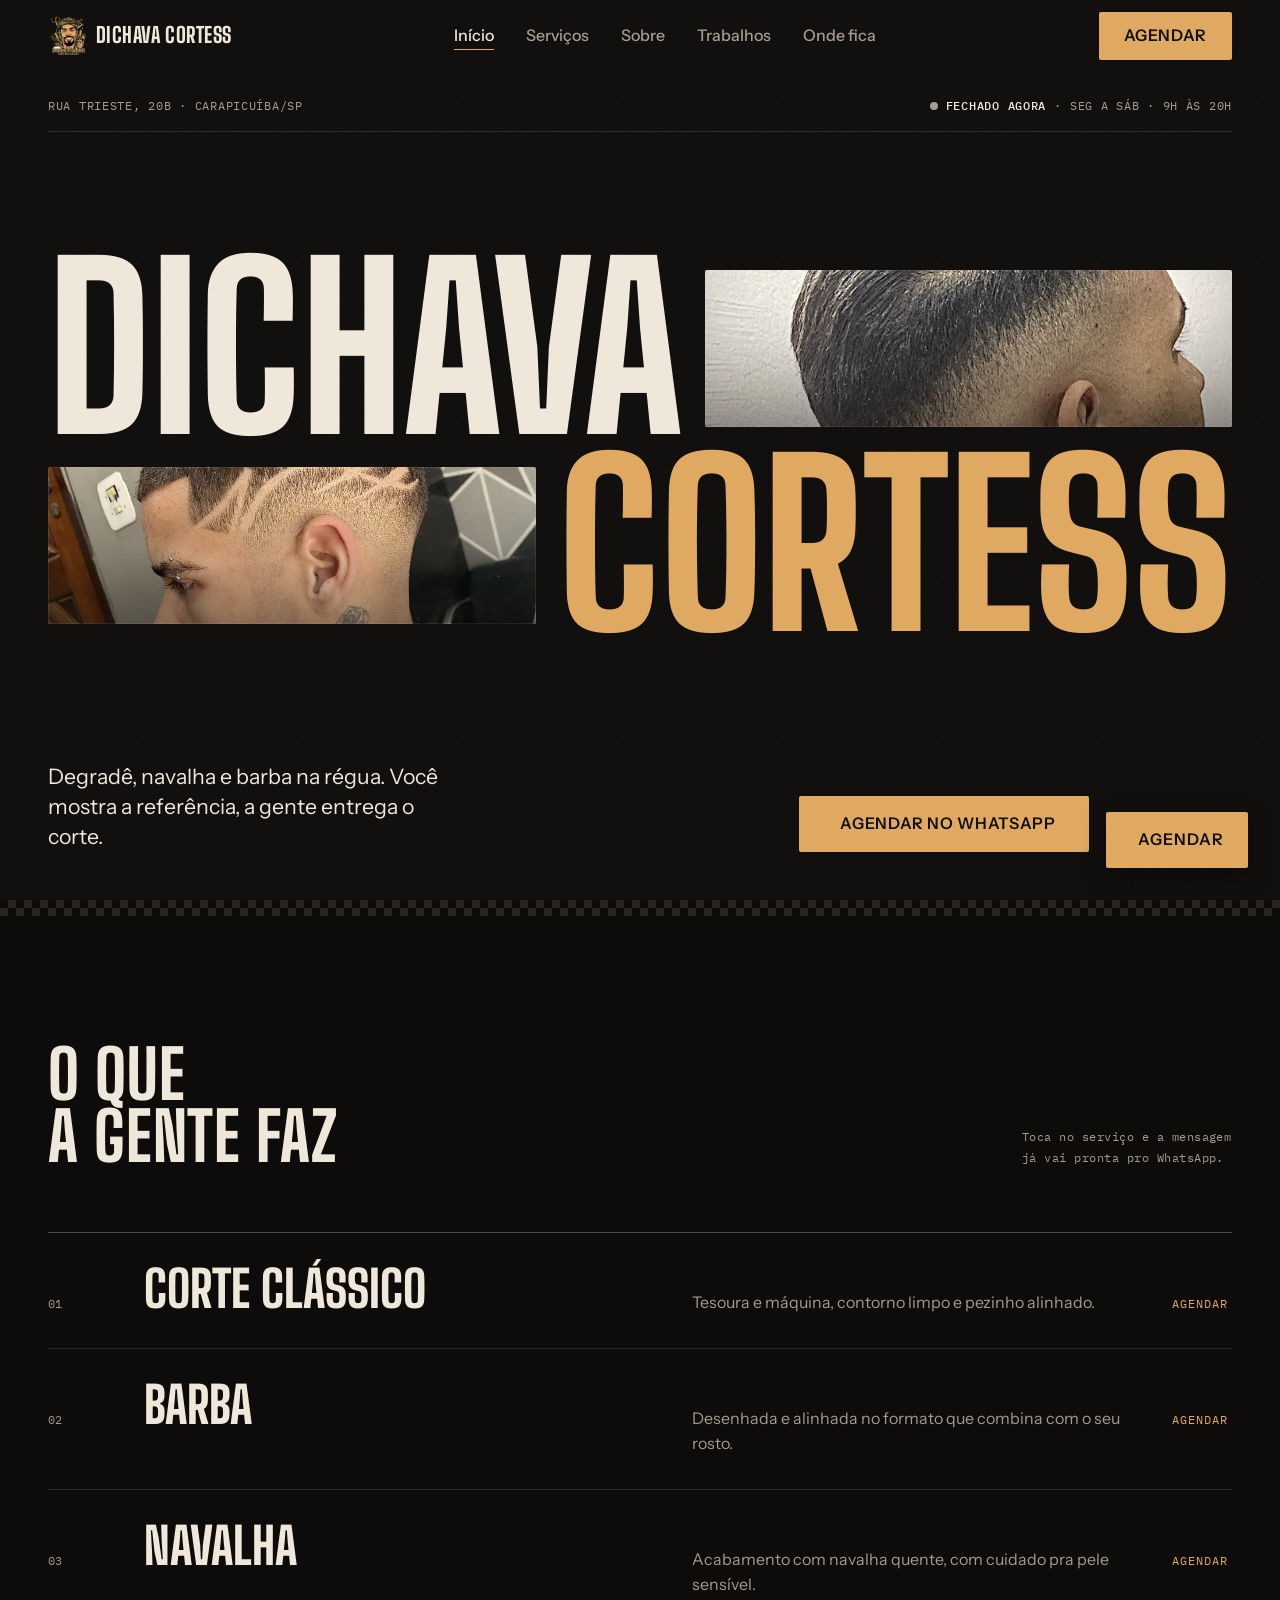
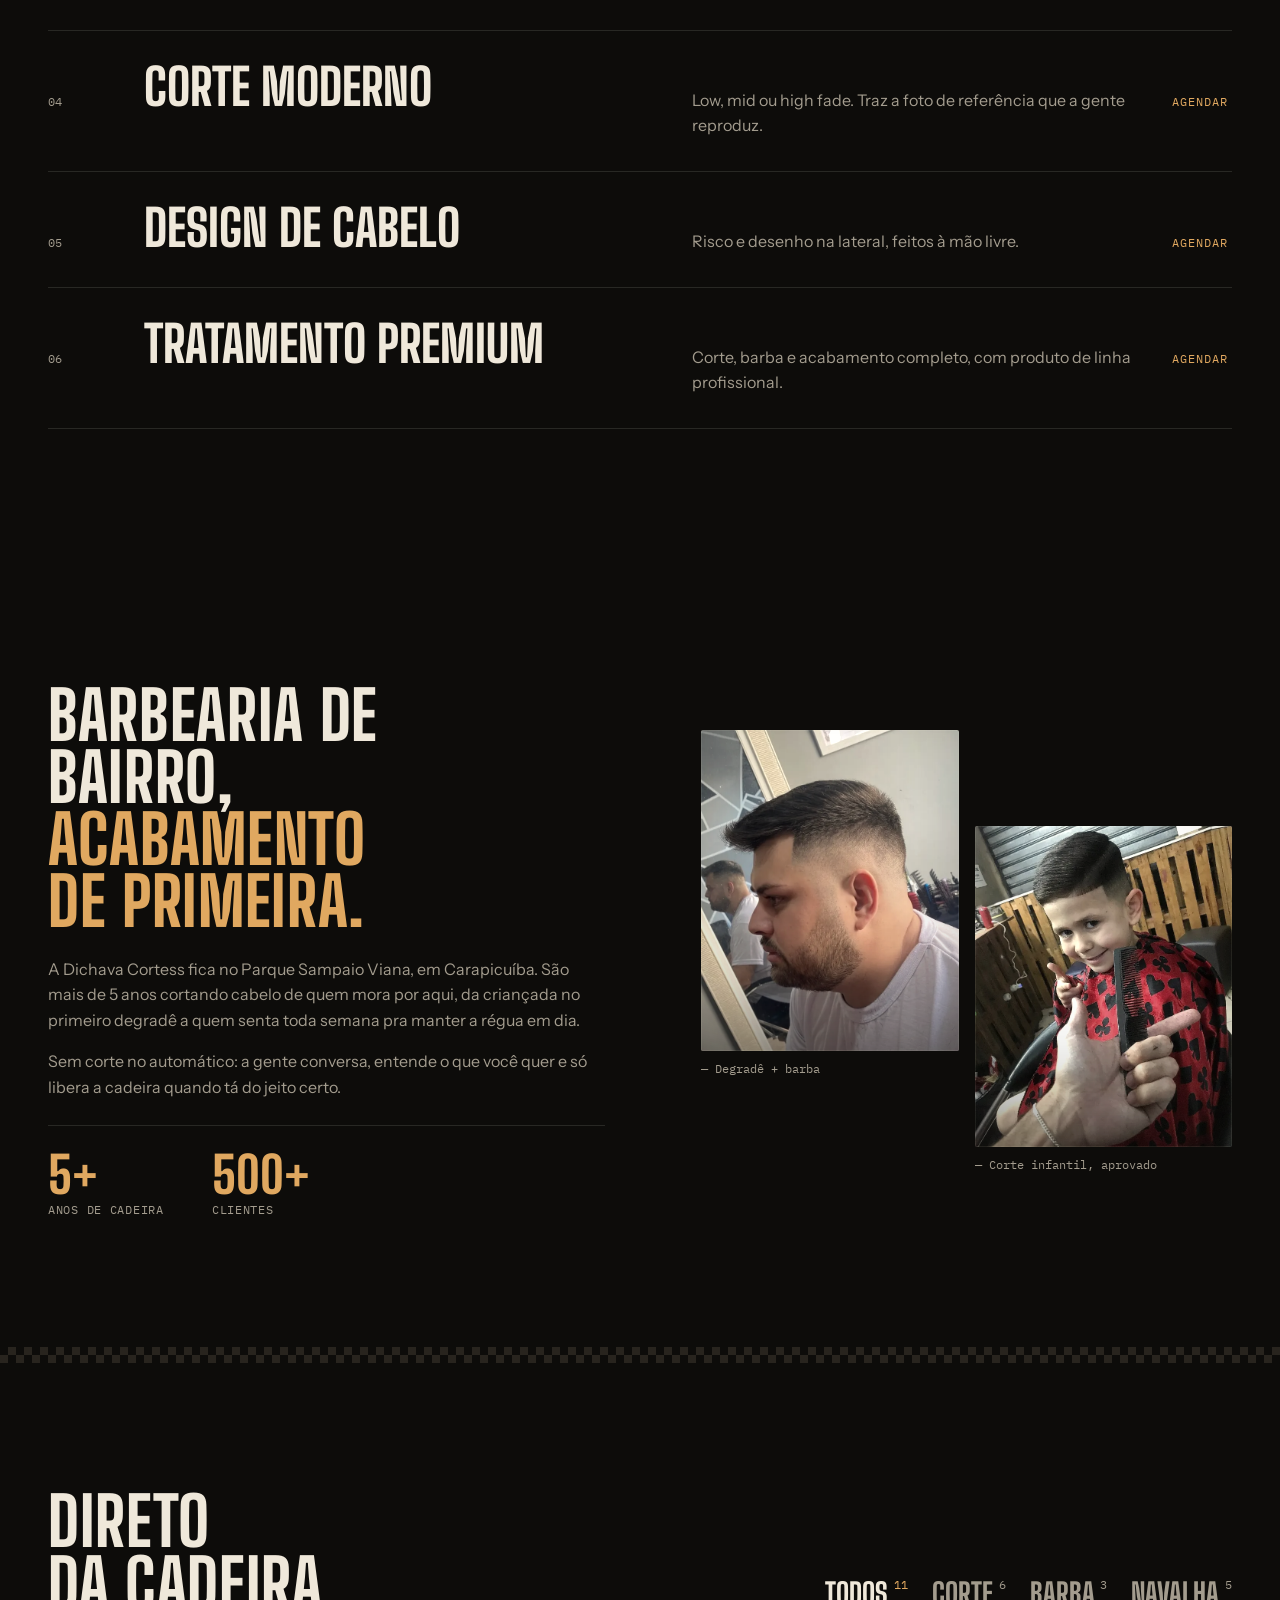
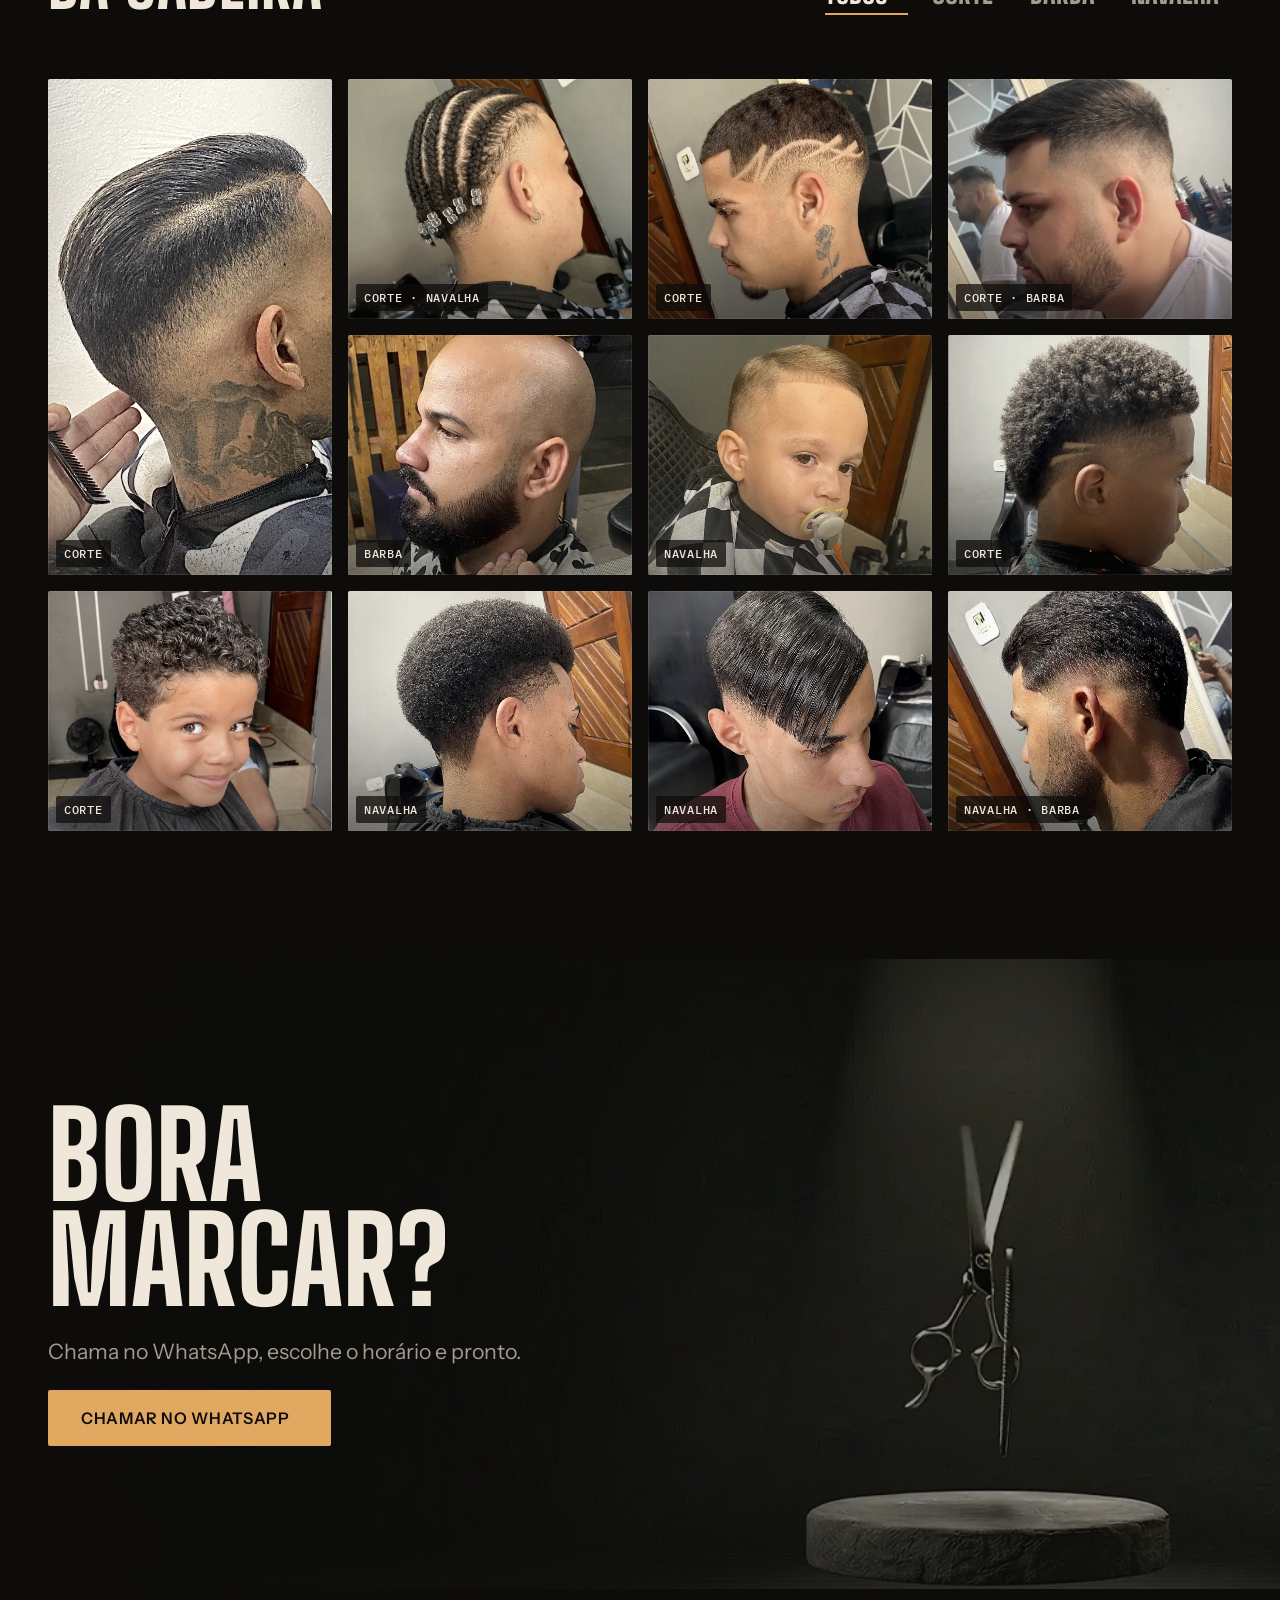
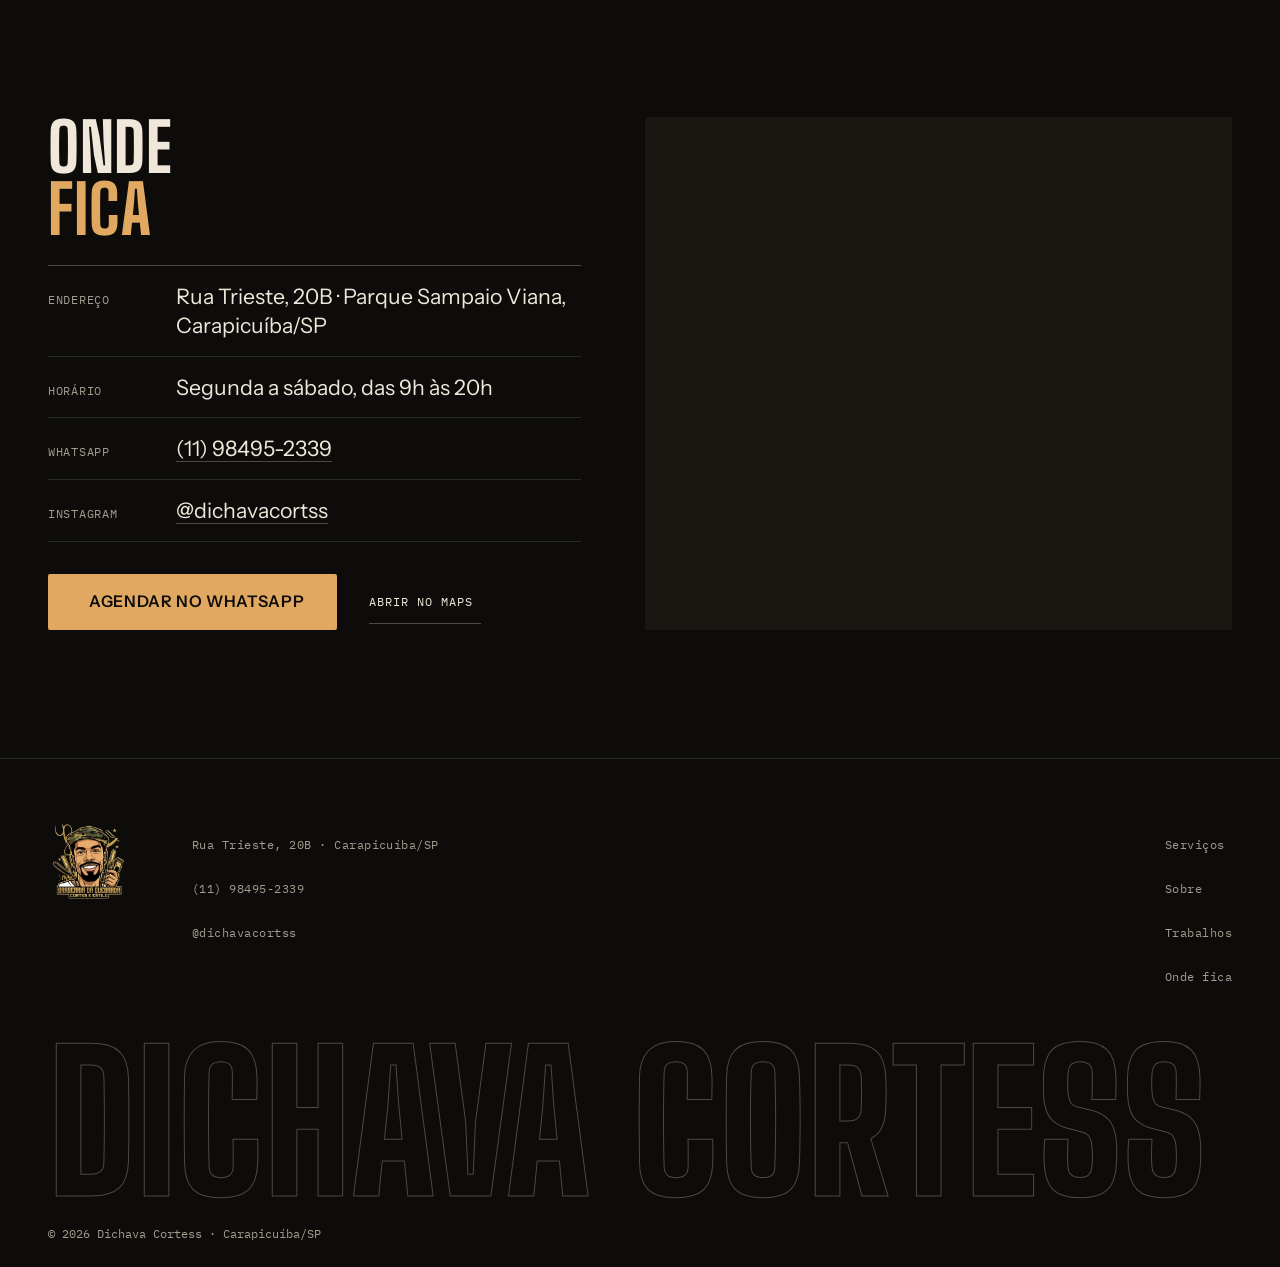
==== commit e74274a3: "Redesign: tira a cara de template Hero em cartaz com recortes de foto, serviços como tabela com prév" ====
--- a/index.html
+++ b/index.html
@@ -4,8 +4,8 @@
 <head>
     <meta charset="UTF-8">
     <meta name="viewport" content="width=device-width, initial-scale=1.0">
-    <title>Dichava Cortess · Barbearia Premium em Carapicuíba</title>
-    <meta name="description" content="Barbearia premium em Carapicuíba. Corte, barba e navalha com excelência e estilo.">
+    <title>Dichava Cortess · Barbearia em Carapicuíba</title>
+    <meta name="description" content="Barbearia no Parque Sampaio Viana, Carapicuíba. Degradê, barba e navalha. Agende pelo WhatsApp.">
     <meta name="theme-color" content="#0D0C0A">
 
     <link rel="icon" type="image/png" sizes="64x64" href="img/favicon-64.png">
@@ -13,7 +13,7 @@
 
     <link rel="preconnect" href="https://fonts.googleapis.com">
     <link rel="preconnect" href="https://fonts.gstatic.com" crossorigin>
-    <link href="https://fonts.googleapis.com/css2?family=Big+Shoulders+Display:wght@600;800&family=Instrument+Sans:wght@400;500;600&display=swap" rel="stylesheet">
+    <link href="https://fonts.googleapis.com/css2?family=Big+Shoulders+Display:wght@600;800&family=IBM+Plex+Mono:wght@400;500&family=Instrument+Sans:wght@400;500;600&display=swap" rel="stylesheet">
     <link rel="stylesheet" href="style.css">
 
     <script src="https://cdn.jsdelivr.net/npm/gsap@3.13.0/dist/gsap.min.js" defer></script>
@@ -39,16 +39,16 @@
                 <ul class="nav__list" role="list">
                     <li><a href="#inicio">Início</a></li>
                     <li><a href="#servicos">Serviços</a></li>
-                    <li><a href="#sobre">Sobre Nós</a></li>
-                    <li><a href="#galeria">Galeria</a></li>
-                    <li><a href="#agendamento">Agendamento</a></li>
+                    <li><a href="#sobre">Sobre</a></li>
+                    <li><a href="#galeria">Trabalhos</a></li>
+                    <li><a href="#agendamento">Onde fica</a></li>
                 </ul>
             </nav>
 
             <a class="btn btn--primary site-header__cta"
                 href="https://wa.me/5511984952339?text=Olá!%20Vi%20o%20site%20e%20gostaria%20de%20agendar%20um%20horário."
                 target="_blank" rel="noopener">
-                Agendar Horário
+                Agendar
             </a>
 
             <button class="menu-toggle" type="button" aria-controls="nav" aria-expanded="false" aria-label="Abrir menu">
@@ -62,49 +62,41 @@
 
         <!-- HERO / INÍCIO -->
         <section class="hero" id="inicio" aria-labelledby="hero-title">
-            <div class="hero__pattern" data-depth="0.15" aria-hidden="true"></div>
-            <div class="hero__spot" aria-hidden="true"></div>
-
-            <div class="container hero__grid">
-                <div class="hero__copy" data-depth="0.25">
-                    <p class="eyebrow hero__eyebrow">Barbearia Premium</p>
-                    <h1 class="hero__title" id="hero-title">
+            <div class="container hero__inner">
+                <div class="hero__meta">
+                    <span>Rua Trieste, 20B · Carapicuíba/SP</span>
+                    <p class="status" data-status>
+                        <span class="status__dot" aria-hidden="true"></span>
+                        <span class="status__label" data-status-label></span>
+                        <span class="status__hours">Seg a Sáb · 9h às 20h</span>
+                    </p>
+                </div>
+
+                <h1 class="hero__title" id="hero-title">
+                    <span class="hero__row">
                         <span class="hero__line">Dichava</span>
+                        <span class="hero__cut photo" aria-hidden="true">
+                            <img src="img/webp/cliente2.webp" alt="" width="665" height="846" fetchpriority="high">
+                        </span>
+                    </span>
+                    <span class="hero__row hero__row--end">
+                        <span class="hero__cut photo" aria-hidden="true">
+                            <img src="img/webp/cliente6.webp" alt="" width="838" height="836">
+                        </span>
                         <span class="hero__line hero__line--accent">Cortess</span>
-                    </h1>
-                    <ul class="hero__services" role="list" aria-label="Especialidades">
-                        <li>Corte</li>
-                        <li>Barba</li>
-                        <li>Navalha</li>
-                    </ul>
+                    </span>
+                </h1>
+
+                <div class="hero__foot">
+                    <p class="hero__lede">Degradê, navalha e barba na régua. Você mostra a referência, a gente entrega o corte.</p>
                     <div class="hero__actions">
                         <a class="btn btn--primary btn--lg"
                             href="https://wa.me/5511984952339?text=Olá!%20Vi%20o%20site%20e%20gostaria%20de%20agendar%20um%20horário."
                             target="_blank" rel="noopener">
                             <i data-lucide="message-circle" aria-hidden="true"></i>
-                            Agendar Horário
-                        </a>
-                        <a class="btn btn--ghost btn--lg" href="#galeria">Nossos Trabalhos</a>
-                    </div>
-                    <p class="status" data-status>
-                        <span class="status__dot" aria-hidden="true"></span>
-                        <span class="status__label" data-status-label></span>
-                        <span class="status__hours">Segunda a Sábado: 9:00 - 20:00</span>
-                    </p>
-                </div>
-
-                <div class="hero__media">
-                    <figure class="photo hero__photo hero__photo--main" data-depth="0.4">
-                        <img src="img/webp/cliente2.webp" alt="Degradê na nuca finalizado com pente, visto de perfil"
-                            width="665" height="846" fetchpriority="high">
-                    </figure>
-                    <figure class="photo hero__photo hero__photo--sub" data-depth="0.75">
-                        <img src="img/webp/cliente6.webp" alt="Corte com risco desenhado na lateral" width="838"
-                            height="836">
-                    </figure>
-                    <div class="stamp hero__stamp" data-depth="0.6" aria-hidden="true">
-                        <strong>5+</strong>
-                        <span>Anos de experiência</span>
+                            Agendar no WhatsApp
+                        </a>
+                        <a class="link-arrow" href="#galeria">Ver os cortes <i data-lucide="arrow-down" aria-hidden="true"></i></a>
                     </div>
                 </div>
             </div>
@@ -115,121 +107,110 @@
         <!-- SERVIÇOS -->
         <section class="section services" id="servicos" aria-labelledby="servicos-title">
             <div class="container stack-lg">
-                <header class="section-head" data-reveal>
-                    <p class="eyebrow">Corte · Barba · Navalha</p>
-                    <h2 class="section-title" id="servicos-title">Nossos Serviços</h2>
+                <header class="section-head section-head--split" data-reveal>
+                    <h2 class="section-title" id="servicos-title">O que<br>a gente faz</h2>
+                    <p class="section-note">Toca no serviço e a mensagem já vai pronta pro WhatsApp.</p>
                 </header>
 
-                <ul class="services__grid" role="list">
-                    <li class="service-card" data-reveal-item>
-                        <div class="service-card__top">
-                            <span class="service-card__icon"><i data-lucide="scissors" aria-hidden="true"></i></span>
-                            <span class="service-card__num" aria-hidden="true">01</span>
-                        </div>
-                        <h3>Corte Clássico</h3>
-                        <p>Precisão na tesoura. Acabamento limpo e afiado.</p>
-                        <a class="service-card__link"
+                <ol class="menu" role="list">
+                    <li class="menu__item" data-reveal-item data-preview="img/webp/cliente4.webp">
+                        <a class="menu__link"
                             href="https://wa.me/5511984952339?text=Olá!%20Vi%20o%20site%20e%20gostaria%20de%20agendar%20um%20horário.%20Serviço:%20Corte%20Clássico"
-                            target="_blank" rel="noopener">Agendar<span class="sr-only"> Corte Clássico</span> <i data-lucide="arrow-up-right" aria-hidden="true"></i></a>
-                    </li>
-                    <li class="service-card" data-reveal-item>
-                        <div class="service-card__top">
-                            <span class="service-card__icon"><i data-lucide="brush" aria-hidden="true"></i></span>
-                            <span class="service-card__num" aria-hidden="true">02</span>
-                        </div>
-                        <h3>Barba</h3>
-                        <p>Modelagem e acabamento perfeito para sua barba.</p>
-                        <a class="service-card__link"
+                            target="_blank" rel="noopener">
+                            <span class="menu__num" aria-hidden="true">01</span>
+                            <span class="menu__name">Corte clássico</span>
+                            <span class="menu__desc">Tesoura e máquina, contorno limpo e pezinho alinhado.</span>
+                            <span class="menu__cta">Agendar <i data-lucide="arrow-up-right" aria-hidden="true"></i></span>
+                        </a>
+                    </li>
+                    <li class="menu__item" data-reveal-item data-preview="img/webp/barba1.webp">
+                        <a class="menu__link"
                             href="https://wa.me/5511984952339?text=Olá!%20Vi%20o%20site%20e%20gostaria%20de%20agendar%20um%20horário.%20Serviço:%20Barba"
-                            target="_blank" rel="noopener">Agendar<span class="sr-only"> Barba</span> <i data-lucide="arrow-up-right" aria-hidden="true"></i></a>
-                    </li>
-                    <li class="service-card" data-reveal-item>
-                        <div class="service-card__top">
-                            <span class="service-card__icon"><i data-lucide="flame" aria-hidden="true"></i></span>
-                            <span class="service-card__num" aria-hidden="true">03</span>
-                        </div>
-                        <h3>Navalha</h3>
-                        <p>Tratamento com navalha quente para pele sensível.</p>
-                        <a class="service-card__link"
+                            target="_blank" rel="noopener">
+                            <span class="menu__num" aria-hidden="true">02</span>
+                            <span class="menu__name">Barba</span>
+                            <span class="menu__desc">Desenhada e alinhada no formato que combina com o seu rosto.</span>
+                            <span class="menu__cta">Agendar <i data-lucide="arrow-up-right" aria-hidden="true"></i></span>
+                        </a>
+                    </li>
+                    <li class="menu__item" data-reveal-item data-preview="img/webp/navalhado-01.webp">
+                        <a class="menu__link"
                             href="https://wa.me/5511984952339?text=Olá!%20Vi%20o%20site%20e%20gostaria%20de%20agendar%20um%20horário.%20Serviço:%20Navalha"
-                            target="_blank" rel="noopener">Agendar<span class="sr-only"> Navalha</span> <i data-lucide="arrow-up-right" aria-hidden="true"></i></a>
-                    </li>
-                    <li class="service-card" data-reveal-item>
-                        <div class="service-card__top">
-                            <span class="service-card__icon"><i data-lucide="scissors-line-dashed" aria-hidden="true"></i></span>
-                            <span class="service-card__num" aria-hidden="true">04</span>
-                        </div>
-                        <h3>Corte Moderno</h3>
-                        <p>Estilo contemporâneo com acabamento de alta qualidade.</p>
-                        <a class="service-card__link"
+                            target="_blank" rel="noopener">
+                            <span class="menu__num" aria-hidden="true">03</span>
+                            <span class="menu__name">Navalha</span>
+                            <span class="menu__desc">Acabamento com navalha quente, com cuidado pra pele sensível.</span>
+                            <span class="menu__cta">Agendar <i data-lucide="arrow-up-right" aria-hidden="true"></i></span>
+                        </a>
+                    </li>
+                    <li class="menu__item" data-reveal-item data-preview="img/webp/cliente7.webp">
+                        <a class="menu__link"
                             href="https://wa.me/5511984952339?text=Olá!%20Vi%20o%20site%20e%20gostaria%20de%20agendar%20um%20horário.%20Serviço:%20Corte%20Moderno"
-                            target="_blank" rel="noopener">Agendar<span class="sr-only"> Corte Moderno</span> <i data-lucide="arrow-up-right" aria-hidden="true"></i></a>
-                    </li>
-                    <li class="service-card" data-reveal-item>
-                        <div class="service-card__top">
-                            <span class="service-card__icon"><i data-lucide="pen-tool" aria-hidden="true"></i></span>
-                            <span class="service-card__num" aria-hidden="true">05</span>
-                        </div>
-                        <h3>Design de Cabelo</h3>
-                        <p>Transforme seu visual com nosso design personalizado.</p>
-                        <a class="service-card__link"
+                            target="_blank" rel="noopener">
+                            <span class="menu__num" aria-hidden="true">04</span>
+                            <span class="menu__name">Corte moderno</span>
+                            <span class="menu__desc">Low, mid ou high fade. Traz a foto de referência que a gente reproduz.</span>
+                            <span class="menu__cta">Agendar <i data-lucide="arrow-up-right" aria-hidden="true"></i></span>
+                        </a>
+                    </li>
+                    <li class="menu__item" data-reveal-item data-preview="img/webp/cliente6.webp">
+                        <a class="menu__link"
                             href="https://wa.me/5511984952339?text=Olá!%20Vi%20o%20site%20e%20gostaria%20de%20agendar%20um%20horário.%20Serviço:%20Design%20de%20Cabelo"
-                            target="_blank" rel="noopener">Agendar<span class="sr-only"> Design de Cabelo</span> <i data-lucide="arrow-up-right" aria-hidden="true"></i></a>
-                    </li>
-                    <li class="service-card" data-reveal-item>
-                        <div class="service-card__top">
-                            <span class="service-card__icon"><i data-lucide="crown" aria-hidden="true"></i></span>
-                            <span class="service-card__num" aria-hidden="true">06</span>
-                        </div>
-                        <h3>Tratamento Premium</h3>
-                        <p>Experiência completa com produtos de alta linha.</p>
-                        <a class="service-card__link"
+                            target="_blank" rel="noopener">
+                            <span class="menu__num" aria-hidden="true">05</span>
+                            <span class="menu__name">Design de cabelo</span>
+                            <span class="menu__desc">Risco e desenho na lateral, feitos à mão livre.</span>
+                            <span class="menu__cta">Agendar <i data-lucide="arrow-up-right" aria-hidden="true"></i></span>
+                        </a>
+                    </li>
+                    <li class="menu__item" data-reveal-item data-preview="img/webp/navalhado-03.webp">
+                        <a class="menu__link"
                             href="https://wa.me/5511984952339?text=Olá!%20Vi%20o%20site%20e%20gostaria%20de%20agendar%20um%20horário.%20Serviço:%20Tratamento%20Premium"
-                            target="_blank" rel="noopener">Agendar<span class="sr-only"> Tratamento Premium</span> <i data-lucide="arrow-up-right" aria-hidden="true"></i></a>
-                    </li>
-                </ul>
-            </div>
+                            target="_blank" rel="noopener">
+                            <span class="menu__num" aria-hidden="true">06</span>
+                            <span class="menu__name">Tratamento premium</span>
+                            <span class="menu__desc">Corte, barba e acabamento completo, com produto de linha profissional.</span>
+                            <span class="menu__cta">Agendar <i data-lucide="arrow-up-right" aria-hidden="true"></i></span>
+                        </a>
+                    </li>
+                </ol>
+            </div>
+            <div class="menu-preview" aria-hidden="true"><img src="img/webp/cliente4.webp" alt=""></div>
         </section>
 
         <!-- SOBRE -->
         <section class="section about" id="sobre" aria-labelledby="sobre-title">
             <div class="container about__grid">
+                <div class="about__content stack-md" data-reveal>
+                    <h2 class="section-title" id="sobre-title">Barbearia de bairro,<br><span class="accent">acabamento de primeira.</span></h2>
+                    <div class="stack-sm prose">
+                        <p>A Dichava Cortess fica no Parque Sampaio Viana, em Carapicuíba. São mais de 5 anos cortando
+                            cabelo de quem mora por aqui, da criançada no primeiro degradê a quem senta toda semana pra
+                            manter a régua em dia.</p>
+                        <p>Sem corte no automático: a gente conversa, entende o que você quer e só libera a cadeira
+                            quando tá do jeito certo.</p>
+                    </div>
+                    <p class="about__facts">
+                        <span><strong>5+</strong> anos de cadeira</span>
+                        <span><strong>500+</strong> clientes</span>
+                    </p>
+                </div>
+
                 <div class="about__media">
-                    <div class="about__pattern" data-speed="0.15" aria-hidden="true"></div>
-                    <figure class="photo about__lead" data-speed="0.4">
-                        <img src="img/webp/cliente4.webp" alt="Degradê com barba modelada, visto de perfil"
-                            width="676" height="852" loading="lazy">
+                    <figure class="about__fig">
+                        <div class="photo">
+                            <img src="img/webp/cliente4.webp" alt="Degradê com barba modelada, visto de perfil"
+                                width="676" height="852" loading="lazy">
+                        </div>
+                        <figcaption>Degradê + barba</figcaption>
                     </figure>
-                    <figure class="photo about__photo" data-speed="0.9">
-                        <img src="img/webp/cliente3.webp" alt="Barbeiro mostrando o corte finalizado de um cliente"
-                            width="671" height="850" loading="lazy">
+                    <figure class="about__fig about__fig--low">
+                        <div class="photo">
+                            <img src="img/webp/cliente3.webp" alt="Criança fazendo joinha depois do corte finalizado"
+                                width="671" height="850" loading="lazy">
+                        </div>
+                        <figcaption>Corte infantil, aprovado</figcaption>
                     </figure>
-                </div>
-
-                <div class="about__content stack-md" data-reveal>
-                    <p class="eyebrow">Quem somos</p>
-                    <h2 class="section-title" id="sobre-title">Dichava<br><span class="accent">Cortess</span></h2>
-                    <div class="stack-sm prose">
-                        <p>Somos uma barbearia premium localizada no coração de São Paulo. Com mais de 5 anos de
-                            experiência, oferecemos cortes precisos, barba modelada e atendimento personalizado para
-                            cada cliente.</p>
-                        <p>Nosso compromisso é transformar sua visita em uma experiência única — do corte ao
-                            acabamento, cada detalhe é tratado com cuidado e profissionalismo.</p>
-                    </div>
-                    <dl class="stats">
-                        <div class="stat">
-                            <dt>Clientes atendidos</dt>
-                            <dd data-count="500" data-suffix="+">500+</dd>
-                        </div>
-                        <div class="stat">
-                            <dt>Anos de experiência</dt>
-                            <dd data-count="5" data-suffix="+">5+</dd>
-                        </div>
-                        <div class="stat">
-                            <dt>Satisfação garantida</dt>
-                            <dd data-count="100" data-suffix="%">100%</dd>
-                        </div>
-                    </dl>
                 </div>
             </div>
         </section>
@@ -240,15 +221,12 @@
         <section class="section gallery" id="galeria" aria-labelledby="galeria-title">
             <div class="container stack-lg">
                 <header class="section-head section-head--split" data-reveal>
-                    <div class="stack-sm">
-                        <h2 class="section-title" id="galeria-title">Nossos Trabalhos</h2>
-                        <p class="lead">Cada corte é uma obra de arte</p>
-                    </div>
+                    <h2 class="section-title" id="galeria-title">Direto<br>da cadeira</h2>
                     <div class="filters" role="group" aria-label="Filtrar trabalhos">
-                        <button class="filter-btn is-active" type="button" data-filter="todos" aria-pressed="true">Todos</button>
-                        <button class="filter-btn" type="button" data-filter="corte" aria-pressed="false">Corte</button>
-                        <button class="filter-btn" type="button" data-filter="barba" aria-pressed="false">Barba</button>
-                        <button class="filter-btn" type="button" data-filter="navalha" aria-pressed="false">Navalha</button>
+                        <button class="filter-btn is-active" type="button" data-filter="todos" aria-pressed="true">Todos <span class="filter-btn__n">11</span></button>
+                        <button class="filter-btn" type="button" data-filter="corte" aria-pressed="false">Corte <span class="filter-btn__n">6</span></button>
+                        <button class="filter-btn" type="button" data-filter="barba" aria-pressed="false">Barba <span class="filter-btn__n">3</span></button>
+                        <button class="filter-btn" type="button" data-filter="navalha" aria-pressed="false">Navalha <span class="filter-btn__n">5</span></button>
                     </div>
                 </header>
 
@@ -310,12 +288,12 @@
                 </video>
             </div>
             <div class="container cta-band__inner stack-md" data-reveal>
-                <h2 class="cta-band__title" id="cta-title">Agende agora</h2>
-                <p class="lead">Garanta seu horário</p>
+                <h2 class="cta-band__title" id="cta-title">Bora<br>marcar?</h2>
+                <p class="lead">Chama no WhatsApp, escolhe o horário e pronto.</p>
                 <a class="btn btn--primary btn--lg"
                     href="https://wa.me/5511984952339?text=Olá!%20Vi%20o%20site%20e%20gostaria%20de%20agendar%20um%20horário."
                     target="_blank" rel="noopener">
-                    Agendar <i data-lucide="arrow-right" aria-hidden="true"></i>
+                    Chamar no WhatsApp <i data-lucide="arrow-right" aria-hidden="true"></i>
                 </a>
             </div>
         </section>
@@ -324,44 +302,36 @@
         <section class="section location" id="agendamento" aria-labelledby="local-title">
             <div class="container location__grid">
                 <div class="location__content stack-md" data-reveal>
-                    <p class="eyebrow">Visite-nos</p>
-                    <h2 class="section-title" id="local-title">Localização<br><span class="accent">&amp; Contato</span></h2>
-
-                    <ul class="info-list" role="list">
-                        <li class="info-item">
-                            <span class="info-item__icon"><i data-lucide="map-pin" aria-hidden="true"></i></span>
-                            <div>
-                                <p class="info-item__label">Endereço</p>
-                                <p class="info-item__value">Rua Trieste 20B, Parque Sampaio Viana – Carapicuíba, SP</p>
-                            </div>
-                        </li>
-                        <li class="info-item">
-                            <span class="info-item__icon"><i data-lucide="clock" aria-hidden="true"></i></span>
-                            <div>
-                                <p class="info-item__label">Horário</p>
-                                <p class="info-item__value">Segunda a Sábado: 9:00 - 20:00</p>
-                            </div>
-                        </li>
-                        <li class="info-item">
-                            <span class="info-item__icon"><i data-lucide="phone" aria-hidden="true"></i></span>
-                            <div>
-                                <p class="info-item__label">Telefone / WhatsApp</p>
-                                <p class="info-item__value"><a href="tel:+5511984952339">(11) 98495-2339</a></p>
-                            </div>
-                        </li>
-                    </ul>
+                    <h2 class="section-title" id="local-title">Onde<br><span class="accent">fica</span></h2>
+
+                    <dl class="info-list">
+                        <div class="info-row">
+                            <dt>Endereço</dt>
+                            <dd>Rua Trieste, 20B · Parque Sampaio Viana, Carapicuíba/SP</dd>
+                        </div>
+                        <div class="info-row">
+                            <dt>Horário</dt>
+                            <dd>Segunda a sábado, das 9h às 20h</dd>
+                        </div>
+                        <div class="info-row">
+                            <dt>WhatsApp</dt>
+                            <dd><a href="tel:+5511984952339">(11) 98495-2339</a></dd>
+                        </div>
+                        <div class="info-row">
+                            <dt>Instagram</dt>
+                            <dd><a href="https://www.instagram.com/dichavacortss/" target="_blank" rel="noopener">@dichavacortss</a></dd>
+                        </div>
+                    </dl>
 
                     <div class="location__actions">
                         <a class="btn btn--primary btn--lg"
                             href="https://wa.me/5511984952339?text=Olá!%20Vi%20o%20site%20e%20gostaria%20de%20agendar%20um%20horário."
                             target="_blank" rel="noopener">
                             <i data-lucide="message-circle" aria-hidden="true"></i>
-                            Agendar pelo WhatsApp
-                        </a>
-                        <a class="icon-btn" href="https://www.instagram.com/dichavacortss/" target="_blank"
-                            rel="noopener" aria-label="Instagram @dichavacortss">
-                            <i data-lucide="instagram" aria-hidden="true"></i>
-                        </a>
+                            Agendar no WhatsApp
+                        </a>
+                        <a class="link-arrow" href="https://www.google.com/maps/search/?api=1&amp;query=Rua+Trieste+20B+Parque+Sampaio+Viana+Carapicuiba+SP"
+                            target="_blank" rel="noopener">Abrir no Maps <i data-lucide="arrow-up-right" aria-hidden="true"></i></a>
                     </div>
                 </div>
 
@@ -376,42 +346,27 @@
 
     <!-- FOOTER -->
     <footer class="footer">
-        <div class="container footer__grid">
-            <div class="footer__brand stack-sm">
-                <img src="img/webp/logo.webp" alt="Dichava Cortess" width="88" height="84" loading="lazy">
-                <p>Barbearia premium em Carapicuíba. Corte, barba e navalha com excelência e estilo.</p>
-                <div class="footer__social">
-                    <a class="icon-btn" href="https://www.instagram.com/dichavacortss/" target="_blank" rel="noopener"
-                        aria-label="Instagram @dichavacortss"><i data-lucide="instagram" aria-hidden="true"></i></a>
-                    <a class="icon-btn"
-                        href="https://wa.me/5511984952339?text=Olá!%20Vi%20o%20site%20e%20gostaria%20de%20agendar%20um%20horário."
-                        target="_blank" rel="noopener" aria-label="WhatsApp (11) 98495-2339"><i data-lucide="message-circle" aria-hidden="true"></i></a>
-                </div>
-            </div>
-
-            <nav class="footer__col stack-sm" aria-label="Links do rodapé">
-                <h3 class="footer__title">Links</h3>
-                <ul role="list" class="footer__list">
-                    <li><a href="#inicio">Início</a></li>
+        <div class="container footer__top">
+            <img class="footer__logo" src="img/webp/logo.webp" alt="Dichava Cortess" width="88" height="84" loading="lazy">
+            <ul role="list" class="footer__contact">
+                <li>Rua Trieste, 20B · Carapicuíba/SP</li>
+                <li><a href="tel:+5511984952339">(11) 98495-2339</a></li>
+                <li><a href="https://www.instagram.com/dichavacortss/" target="_blank" rel="noopener">@dichavacortss</a></li>
+            </ul>
+            <nav aria-label="Links do rodapé">
+                <ul role="list" class="footer__nav">
                     <li><a href="#servicos">Serviços</a></li>
-                    <li><a href="#sobre">Sobre Nós</a></li>
-                    <li><a href="#galeria">Galeria</a></li>
-                    <li><a href="#agendamento">Agendamento</a></li>
+                    <li><a href="#sobre">Sobre</a></li>
+                    <li><a href="#galeria">Trabalhos</a></li>
+                    <li><a href="#agendamento">Onde fica</a></li>
                 </ul>
             </nav>
-
-            <div class="footer__col stack-sm">
-                <h3 class="footer__title">Contato</h3>
-                <ul role="list" class="footer__list footer__list--icons">
-                    <li><i data-lucide="map-pin" aria-hidden="true"></i><span>Rua Trieste 20B, Parque Sampaio Viana – Carapicuíba, SP</span></li>
-                    <li><i data-lucide="phone" aria-hidden="true"></i><a href="tel:+5511984952339">(11) 98495-2339</a></li>
-                    <li><i data-lucide="instagram" aria-hidden="true"></i><a href="https://www.instagram.com/dichavacortss/" target="_blank" rel="noopener">@dichavacortss</a></li>
-                    <li><i data-lucide="mail" aria-hidden="true"></i><a href="mailto:contato@dichavacortess.com">contato@dichavacortess.com</a></li>
-                </ul>
-            </div>
+        </div>
+        <div class="container">
+            <p class="footer__word" aria-hidden="true">Dichava Cortess</p>
         </div>
         <div class="container footer__bottom">
-            <p>© <span data-year>2026</span> Dichava Cortess. Todos os direitos reservados.</p>
+            <p>© <span data-year>2026</span> Dichava Cortess · Carapicuíba/SP</p>
         </div>
     </footer>
 
--- a/style.css
+++ b/style.css
@@ -1,1327 +1,1222 @@
-/* =========================================================
-   DICHAVA CORTESS — Redesign 2.0
-   ---------------------------------------------------------
-   PALETA (cada cor tem origem no próprio acervo do cliente)
-   --carvao      base       #0D0C0A  fundo do estúdio dos vídeos, preto quente
-   --couro       superfície #1A1712  couro da cadeira de barbeiro
-   --osso        texto      #EFE8DA  branco-osso da capa xadrez das fotos
-   --navalha     texto-sec. #A39C8E  aço escovado da lâmina
-   --latao       destaque   #E0A860  letreiro dourado do logo / cabo de latão
-   --camuflado   estado     #8FA05E  boné camuflado do logo → "aberto agora"
-   Contraste sobre --carvao: osso 16:1 · navalha 7.1:1 · latão 9.4:1 · camuflado 6.6:1
-
-   ESCALA TIPOGRÁFICA — razão 1.333 (quarta perfeita), base 16px
-   ESPAÇAMENTO — base 8px
-   ========================================================= */
-
-:root {
-  --carvao: #0D0C0A;
-  --couro: #1A1712;
-  --osso: #EFE8DA;
-  --navalha: #A39C8E;
-  --latao: #E0A860;
-  --camuflado: #8FA05E;
-
-  /* derivados (mesmas cores, só opacidade) */
-  --linha: rgb(239 232 218 / 0.12);
-  --linha-forte: rgb(239 232 218 / 0.28);
-  --latao-suave: rgb(224 168 96 / 0.14);
-
-  --font-display: "Big Shoulders Display", "Arial Narrow", sans-serif;
-  --font-body: "Instrument Sans", system-ui, sans-serif;
-
-  --fs-0: 0.75rem;    /* 12 */
-  --fs-1: 1rem;       /* 16 */
-  --fs-2: 1.333rem;   /* 21.3 */
-  --fs-3: 1.777rem;   /* 28.4 */
-  --fs-4: 2.369rem;   /* 37.9 */
-  --fs-5: 3.157rem;   /* 50.5 */
-  --fs-6: 4.209rem;   /* 67.3 */
-  --fs-7: 5.61rem;    /* 89.8 */
-  --fs-8: 7.478rem;   /* 119.7 */
-  --fs-9: 9.969rem;   /* 159.5 */
-
-  --s-half: 0.25rem;  /* 4 */
-  --s-1: 0.5rem;      /* 8 */
-  --s-2: 1rem;        /* 16 */
-  --s-3: 1.5rem;      /* 24 */
-  --s-4: 2rem;        /* 32 */
-  --s-5: 3rem;        /* 48 */
-  --s-6: 4rem;        /* 64 */
-  --s-7: 6rem;        /* 96 */
-  --s-8: 8rem;        /* 128 */
-
-  --gutter: var(--s-2);
-  --header-h: 4.5rem; /* 72 */
-  --radius-sharp: 2px;
-  --radius-card: 4px;
-
-  --ease-out: cubic-bezier(0.22, 1, 0.36, 1);
-  --ease-in: cubic-bezier(0.55, 0, 1, 0.45);
-  --t-micro: 200ms;
-}
-
-@media (min-width: 768px) {
-  :root { --gutter: var(--s-4); }
-}
-
-@media (min-width: 1200px) {
-  :root { --gutter: var(--s-5); }
-}
-
-/* ---------- Reset ---------- */
-*,
-*::before,
-*::after {
-  box-sizing: border-box;
-  margin: 0;
-  padding: 0;
-}
-
-html {
-  scroll-behavior: smooth;
-  scroll-padding-top: var(--header-h);
-  -webkit-text-size-adjust: 100%;
-}
-
-body {
-  background: var(--carvao);
-  color: var(--osso);
-  font-family: var(--font-body);
-  font-size: var(--fs-1);
-  line-height: 1.6;
-  -webkit-font-smoothing: antialiased;
-  overflow-x: hidden;
-}
-
-/* Grão fino — tira o chapado do preto, como papel fotográfico */
-body::before {
-  content: "";
-  position: fixed;
-  inset: 0;
-  z-index: 90;
-  pointer-events: none;
-  opacity: 0.07;
-  background-image: url("data:image/svg+xml,%3Csvg xmlns='http://www.w3.org/2000/svg' width='160' height='160'%3E%3Cfilter id='n'%3E%3CfeTurbulence type='fractalNoise' baseFrequency='.85' numOctaves='3' stitchTiles='stitch'/%3E%3CfeColorMatrix values='0 0 0 0 1 0 0 0 0 1 0 0 0 0 1 0 0 0 .55 0'/%3E%3C/filter%3E%3Crect width='100%25' height='100%25' filter='url(%23n)'/%3E%3C/svg%3E");
-}
-
-img,
-video,
-iframe {
-  display: block;
-  max-width: 100%;
-}
-
-img { height: auto; }
-
-a { color: inherit; text-decoration: none; }
-
-button {
-  font: inherit;
-  color: inherit;
-  background: none;
-  border: 0;
-  cursor: pointer;
-}
-
-ul[role="list"] { list-style: none; }
-
-:focus-visible {
-  outline: 2px solid var(--latao);
-  outline-offset: 3px;
-}
-
-.sr-only {
-  position: absolute;
-  width: 1px;
-  height: 1px;
-  overflow: hidden;
-  clip: rect(0 0 0 0);
-  white-space: nowrap;
-}
-
-.skip-link {
-  position: fixed;
-  top: var(--s-1);
-  left: var(--s-1);
-  z-index: 200;
-  padding: var(--s-1) var(--s-2);
-  background: var(--latao);
-  color: var(--carvao);
-  font-weight: 600;
-  transform: translateY(-200%);
-}
-
-.skip-link:focus { transform: none; }
-
-/* ---------- Layout ---------- */
-.container {
-  width: 100%;
-  max-width: 80rem;
-  margin-inline: auto;
-  padding-inline: var(--gutter);
-}
-
-.section { padding-block: var(--s-7); }
-
-@media (min-width: 1024px) {
-  .section { padding-block: var(--s-8); }
-}
-
-.stack-sm,
-.stack-md,
-.stack-lg {
-  display: flex;
-  flex-direction: column;
-}
-
-.stack-sm { gap: var(--s-2); }
-.stack-md { gap: var(--s-3); }
-.stack-lg { gap: var(--s-6); }
-
-/* ---------- Tipografia ---------- */
-.eyebrow {
-  display: inline-flex;
-  align-items: center;
-  gap: var(--s-1);
-  font-size: var(--fs-0);
-  font-weight: 600;
-  letter-spacing: 0.2em;
-  text-transform: uppercase;
-  color: var(--latao);
-}
-
-/* o "fio da navalha": traço fino que acompanha todo rótulo */
-.eyebrow::before {
-  content: "";
-  width: var(--s-3);
-  height: 1px;
-  background: currentColor;
-}
-
-.section-title {
-  font-family: var(--font-display);
-  font-weight: 800;
-  font-size: var(--fs-5);
-  line-height: 0.92;
-  text-transform: uppercase;
-  letter-spacing: 0.01em;
-}
-
-@media (min-width: 768px) {
-  .section-title { font-size: var(--fs-6); }
-}
-
-.accent { color: var(--latao); }
-
-.lead {
-  font-size: var(--fs-2);
-  line-height: 1.4;
-  color: var(--navalha);
-  max-width: 40ch;
-}
-
-.prose p {
-  max-width: 60ch;
-  color: var(--navalha);
-}
-
-.section-head {
-  display: flex;
-  flex-direction: column;
-  gap: var(--s-2);
-}
-
-.section-head--split {
-  gap: var(--s-4);
-}
-
-@media (min-width: 900px) {
-  .section-head--split {
-    flex-direction: row;
-    align-items: flex-end;
-    justify-content: space-between;
-  }
-}
-
-/* ---------- Botões ---------- */
-.btn {
-  display: inline-flex;
-  align-items: center;
-  justify-content: center;
-  gap: var(--s-1);
-  min-height: 3rem;
-  padding: 0 var(--s-3);
-  border: 1px solid transparent;
-  border-radius: var(--radius-sharp);
-  font-size: var(--fs-1);
-  font-weight: 600;
-  letter-spacing: 0.04em;
-  text-transform: uppercase;
-  white-space: nowrap;
-  transition:
-    background-color var(--t-micro) var(--ease-out),
-    border-color var(--t-micro) var(--ease-out),
-    color var(--t-micro) var(--ease-out),
-    transform var(--t-micro) var(--ease-out);
-}
-
-.btn svg { width: 1.25rem; height: 1.25rem; flex-shrink: 0; }
-
-.btn--lg { min-height: 3.5rem; padding: 0 var(--s-4); }
-
-.btn--primary {
-  background: var(--latao);
-  color: var(--carvao);
-}
-
-.btn--primary:hover {
-  background: color-mix(in srgb, var(--latao) 82%, var(--osso));
-  transform: translateY(-2px);
-}
-
-.btn--ghost {
-  border-color: var(--linha-forte);
-  color: var(--osso);
-}
-
-.btn--ghost:hover {
-  border-color: var(--latao);
-  color: var(--latao);
-  transform: translateY(-2px);
-}
-
-.btn:active { transform: translateY(0) scale(0.97); transition-duration: 100ms; }
-
-.icon-btn {
-  display: inline-grid;
-  place-items: center;
-  width: 3rem;
-  height: 3rem;
-  border: 1px solid var(--linha-forte);
-  border-radius: 50%;
-  color: var(--osso);
-  transition:
-    border-color var(--t-micro) var(--ease-out),
-    color var(--t-micro) var(--ease-out),
-    background-color var(--t-micro) var(--ease-out),
-    transform var(--t-micro) var(--ease-out);
-}
-
-.icon-btn svg { width: 1.25rem; height: 1.25rem; }
-
-.icon-btn:hover {
-  border-color: var(--latao);
-  color: var(--latao);
-  background: var(--latao-suave);
-}
-
-.icon-btn:active { transform: scale(0.94); }
-
-/* ---------- Tratamento de foto consistente ---------- */
-/* Leve viragem quente + contraste: fotos de celular diferentes
-   passam a parecer da mesma "revelação". */
-.photo {
-  position: relative;
-  overflow: hidden;
-  border-radius: var(--radius-sharp);
-  background: var(--couro);
-}
-
-.photo img {
-  width: 100%;
-  height: 100%;
-  object-fit: cover;
-  filter: saturate(0.82) contrast(1.06) sepia(0.1);
-}
-
-.photo::after {
-  content: "";
-  position: absolute;
-  inset: 0;
-  pointer-events: none;
-  box-shadow: inset 0 0 0 1px rgb(239 232 218 / 0.08), inset 0 -80px 120px -60px rgb(13 12 10 / 0.7);
-}
-
-/* ---------- Header ---------- */
-.site-header {
-  position: fixed;
-  inset: 0 0 auto;
-  z-index: 50;
-  height: var(--header-h);
-  transition:
-    background-color 300ms var(--ease-out),
-    border-color 300ms var(--ease-out);
-  border-bottom: 1px solid transparent;
-}
-
-.site-header.is-scrolled {
-  background: rgb(13 12 10 / 0.96);
-  -webkit-backdrop-filter: blur(12px);
-  backdrop-filter: blur(12px);
-  border-bottom-color: var(--linha);
-}
-
-.site-header__inner {
-  height: 100%;
-  display: flex;
-  align-items: center;
-  justify-content: space-between;
-  gap: var(--s-3);
-}
-
-.brand {
-  display: inline-flex;
-  align-items: center;
-  gap: var(--s-1);
-  min-height: 2.75rem;
-  font-family: var(--font-display);
-  font-weight: 800;
-  font-size: var(--fs-2);
-  text-transform: uppercase;
-  letter-spacing: 0.02em;
-  position: relative;
-  z-index: 2;
-}
-
-.brand img { width: 2.5rem; height: auto; }
-
-.site-header__cta { display: none; }
-
-.nav__list {
-  display: flex;
-  list-style: none;
-}
-
-.nav__list a {
-  position: relative;
-  display: inline-flex;
-  align-items: center;
-  min-height: 2.75rem;
-}
-
-/* Desktop */
-@media (min-width: 1024px) {
-  .nav__list { gap: var(--s-4); }
-
-  .nav__list a {
-    font-size: var(--fs-1);
-    font-weight: 500;
-    color: var(--navalha);
-    transition: color var(--t-micro) var(--ease-out);
-  }
-
-  .nav__list a::after {
-    content: "";
-    position: absolute;
-    left: 0;
-    right: 0;
-    bottom: var(--s-1);
-    height: 1px;
-    background: var(--latao);
-    transform: scaleX(0);
-    transform-origin: right;
-    transition: transform var(--t-micro) var(--ease-out);
-  }
-
-  .nav__list a:hover,
-  .nav__list a[aria-current="true"] { color: var(--osso); }
-
-  .nav__list a:hover::after,
-  .nav__list a[aria-current="true"]::after {
-    transform: scaleX(1);
-    transform-origin: left;
-  }
-
-  .site-header__cta { display: inline-flex; }
-  .menu-toggle { display: none; }
-}
-
-/* Mobile / tablet: menu em tela cheia */
-.menu-toggle {
-  position: relative;
-  z-index: 2;
-  display: grid;
-  place-content: center;
-  gap: 7px;
-  width: 3rem;
-  height: 3rem;
-  border: 1px solid var(--linha-forte);
-  border-radius: 50%;
-}
-
-.menu-toggle span {
-  display: block;
-  width: 1.25rem;
-  height: 2px;
-  background: var(--osso);
-  transition: transform 250ms var(--ease-out);
-}
-
-.menu-toggle[aria-expanded="true"] span:first-child { transform: translateY(4.5px) rotate(45deg); }
-.menu-toggle[aria-expanded="true"] span:last-child { transform: translateY(-4.5px) rotate(-45deg); }
-
-@media (min-width: 1024px) {
-  .menu-toggle { display: none; }
-}
-
-@media (max-width: 1023.98px) {
-  .nav {
-    position: fixed;
-    inset: 0;
-    z-index: 1;
-    display: grid;
-    align-content: center;
-    padding: calc(var(--header-h) + var(--s-4)) var(--gutter) var(--s-6);
-    background: var(--carvao);
-    clip-path: inset(0 0 100% 0);
-    visibility: hidden;
-    transition:
-      clip-path 250ms var(--ease-in),
-      visibility 0s linear 250ms;
-  }
-
-  .nav.is-open {
-    clip-path: inset(0 0 0 0);
-    visibility: visible;
-    transition:
-      clip-path 450ms var(--ease-out),
-      visibility 0s linear 0s;
-  }
-
-  .nav__list {
-    flex-direction: column;
-    gap: var(--s-1);
-  }
-
-  .nav__list a {
-    font-family: var(--font-display);
-    font-weight: 800;
-    font-size: var(--fs-5);
-    line-height: 1;
-    text-transform: uppercase;
-    transition: color var(--t-micro) var(--ease-out);
-  }
-
-  .nav__list a:hover,
-  .nav__list a:active { color: var(--latao); }
-
-  body.menu-open { overflow: hidden; }
-}
-
-/* ---------- HERO ---------- */
-.hero {
-  position: relative;
-  isolation: isolate;
-  min-height: 100svh;
-  display: flex;
-  align-items: center;
-  padding-top: calc(var(--header-h) + var(--s-5));
-  padding-bottom: var(--s-7);
-  overflow: hidden;
-}
-
-.hero__pattern {
-  position: absolute;
-  inset: -10% 0;
-  z-index: -2;
-  background: url("img/webp/walpaper.webp") center / 640px auto repeat;
-  opacity: 0.16;
-  -webkit-mask-image: radial-gradient(ellipse at 70% 40%, #000 0%, transparent 70%);
-  mask-image: radial-gradient(ellipse at 70% 40%, #000 0%, transparent 70%);
-}
-
-/* o holofote dos vídeos da casa, em cima da cadeira */
-.hero__spot {
-  position: absolute;
-  inset: 0;
-  z-index: -1;
-  background:
-    radial-gradient(ellipse 40% 60% at 72% 0%, rgb(239 232 218 / 0.10), transparent 70%),
-    linear-gradient(to bottom, transparent 70%, var(--carvao));
-}
-
-.hero__grid {
-  display: grid;
-  gap: var(--s-6);
-  align-items: center;
-}
-
-@media (min-width: 960px) {
-  .hero__grid {
-    grid-template-columns: 1.1fr 1fr;
-    gap: var(--s-5);
-  }
-}
-
-.hero__copy {
-  display: flex;
-  flex-direction: column;
-  align-items: flex-start;
-  gap: var(--s-3);
-}
-
-.hero__title {
-  display: flex;
-  flex-direction: column;
-  font-family: var(--font-display);
-  font-weight: 800;
-  font-size: var(--fs-7);
-  line-height: 0.84;
-  text-transform: uppercase;
-  letter-spacing: 0.005em;
-}
-
-@media (min-width: 600px) {
-  .hero__title { font-size: var(--fs-8); }
-}
-
-@media (min-width: 1200px) {
-  .hero__title { font-size: var(--fs-9); }
-}
-
-.hero__line { display: block; }
-.hero__line--accent { color: var(--latao); }
-
-.hero__services {
-  display: flex;
-  flex-wrap: wrap;
-  gap: var(--s-1) var(--s-3);
-  font-size: var(--fs-2);
-  color: var(--navalha);
-}
-
-.hero__services li {
-  display: inline-flex;
-  align-items: center;
-  gap: var(--s-3);
-}
-
-.hero__services li + li::before {
-  content: "";
-  width: 5px;
-  height: 5px;
-  background: var(--latao);
-  transform: rotate(45deg);
-}
-
-.hero__actions {
-  display: flex;
-  flex-wrap: wrap;
-  gap: var(--s-2);
-  padding-top: var(--s-1);
-}
-
-@media (max-width: 479.98px) {
-  .hero__actions { width: 100%; }
-  .hero__actions .btn { flex: 1 1 100%; }
-}
-
-.status {
-  display: inline-flex;
-  flex-wrap: wrap;
-  align-items: center;
-  gap: var(--s-1);
-  font-size: var(--fs-0);
-  letter-spacing: 0.08em;
-  text-transform: uppercase;
-  color: var(--navalha);
-}
-
-.status__dot {
-  width: 8px;
-  height: 8px;
-  border-radius: 50%;
-  background: var(--navalha);
-}
-
-.status__label:empty { display: none; }
-
-@media (min-width: 480px) {
-  .status__label + .status__hours::before {
-    content: "·";
-    margin-right: var(--s-1);
-  }
-}
-
-@media (max-width: 479.98px) {
-  .status__hours { flex-basis: 100%; }
-}
-
-.status.is-open .status__dot {
-  background: var(--camuflado);
-  box-shadow: 0 0 0 4px rgb(143 160 94 / 0.2);
-}
-
-.status.is-open .status__label { color: var(--camuflado); font-weight: 600; }
-.status.is-closed .status__label { color: var(--osso); font-weight: 600; }
-
-/* Composição das fotos: 3 profundidades */
-.hero__media {
-  position: relative;
-  width: 100%;
-  max-width: 34rem;
-  aspect-ratio: 1 / 1.05;
-  justify-self: center;
-}
-
-.hero__photo--main {
-  position: absolute;
-  top: 0;
-  right: 0;
-  width: 72%;
-  height: 88%;
-}
-
-.hero__photo--sub {
-  position: absolute;
-  left: 0;
-  bottom: 0;
-  width: 46%;
-  aspect-ratio: 1;
-  border: 6px solid var(--carvao);
-  box-sizing: content-box;
-}
-
-.stamp {
-  position: absolute;
-  display: grid;
-  place-content: center;
-  text-align: center;
-  width: 7.5rem;
-  height: 7.5rem;
-  padding: var(--s-2);
-  border-radius: 50%;
-  background: var(--latao);
-  color: var(--carvao);
-}
-
-.stamp strong {
-  font-family: var(--font-display);
-  font-size: var(--fs-4);
-  font-weight: 800;
-  line-height: 0.9;
-}
-
-.stamp span {
-  font-size: var(--fs-0);
-  font-weight: 600;
-  line-height: 1.2;
-  text-transform: uppercase;
-  letter-spacing: 0.06em;
-}
-
-.hero__stamp {
-  top: 8%;
-  left: 6%;
-}
-
-@media (max-width: 599.98px) {
-  .stamp { width: 6rem; height: 6rem; padding: var(--s-1); }
-  .stamp strong { font-size: var(--fs-3); }
-}
-
-/* Estado inicial só quando o JS vai animar (evita piscar).
-   Se o JS não rodar, a animação-fallback revela tudo em 2.5s. */
-.js.is-loading .hero__copy,
-.js.is-loading .hero__media {
-  opacity: 0;
-  animation: fallback-reveal 0s linear 2.5s forwards;
-}
-
-@keyframes fallback-reveal { to { opacity: 1; } }
-
-/* ---------- Divisor xadrez (a capa das fotos) ---------- */
-.checker {
-  height: var(--s-2);
-  background:
-    conic-gradient(#2B2720 25%, transparent 0 50%, #2B2720 0 75%, transparent 0)
-    0 0 / var(--s-2) var(--s-2);
-  opacity: 0.9;
-}
-
-/* ---------- SERVIÇOS ---------- */
-.services__grid {
-  display: grid;
-  gap: var(--s-2);
-}
-
-@media (min-width: 640px) {
-  .services__grid { grid-template-columns: repeat(2, 1fr); }
-}
-
-@media (min-width: 1024px) {
-  .services__grid { grid-template-columns: repeat(3, 1fr); gap: var(--s-3); }
-}
-
-.service-card {
-  display: flex;
-  flex-direction: column;
-  gap: var(--s-2);
-  padding: var(--s-4);
-  background: var(--couro);
-  border: 1px solid var(--linha);
-  border-radius: var(--radius-card);
-  transition:
-    border-color var(--t-micro) var(--ease-out),
-    transform var(--t-micro) var(--ease-out);
-}
-
-.service-card__top {
-  display: flex;
-  align-items: flex-start;
-  justify-content: space-between;
-  padding-bottom: var(--s-2);
-}
-
-.service-card__icon {
-  display: grid;
-  place-items: center;
-  width: 3.5rem;
-  height: 3.5rem;
-  border: 1px solid var(--linha-forte);
-  border-radius: 50%;
-  color: var(--latao);
-  transition:
-    background-color var(--t-micro) var(--ease-out),
-    color var(--t-micro) var(--ease-out),
-    border-color var(--t-micro) var(--ease-out);
-}
-
-.service-card__icon svg { width: 1.5rem; height: 1.5rem; stroke-width: 1.5; }
-
-.service-card__num {
-  font-family: var(--font-display);
-  font-size: var(--fs-3);
-  font-weight: 600;
-  line-height: 1;
-  color: var(--linha-forte);
-}
-
-.service-card h3 {
-  font-family: var(--font-display);
-  font-size: var(--fs-4);
-  font-weight: 800;
-  line-height: 0.95;
-  text-transform: uppercase;
-}
-
-.service-card p {
-  color: var(--navalha);
-  max-width: 34ch;
-  flex-grow: 1;
-}
-
-.service-card__link {
-  display: inline-flex;
-  align-items: center;
-  gap: var(--s-1);
-  align-self: flex-start;
-  min-height: 2.75rem;
-  font-weight: 600;
-  font-size: var(--fs-0);
-  letter-spacing: 0.16em;
-  text-transform: uppercase;
-  color: var(--latao);
-  border-top: 1px solid var(--linha);
-  padding-top: var(--s-2);
-  margin-top: var(--s-1);
-}
-
-.service-card__link svg {
-  width: 1rem;
-  height: 1rem;
-  transition: transform var(--t-micro) var(--ease-out);
-}
-
-.service-card:hover,
-.service-card:focus-within {
-  border-color: rgb(224 168 96 / 0.55);
-  transform: translateY(-4px);
-}
-
-.service-card:hover .service-card__icon,
-.service-card:focus-within .service-card__icon {
-  background: var(--latao);
-  border-color: var(--latao);
-  color: var(--carvao);
-}
-
-.service-card__link:hover svg { transform: translate(2px, -2px); }
-
-/* ---------- SOBRE ---------- */
-.about { overflow: hidden; }
-
-.about__grid {
-  display: grid;
-  gap: var(--s-7);
-  align-items: center;
-}
-
-@media (min-width: 960px) {
-  .about__grid { grid-template-columns: 1fr 1fr; gap: var(--s-6); }
-}
-
-.about__media {
-  position: relative;
-  width: 100%;
-  max-width: 34rem;
-  aspect-ratio: 1 / 1.1;
-  justify-self: center;
-}
-
-.about__pattern {
-  position: absolute;
-  inset: -8%;
-  background: url("img/webp/walpaper.webp") center / 520px auto repeat;
-  opacity: 0.12;
-  -webkit-mask-image: radial-gradient(circle at 40% 45%, #000, transparent 68%);
-  mask-image: radial-gradient(circle at 40% 45%, #000, transparent 68%);
-}
-
-.about__lead {
-  position: absolute;
-  top: 0;
-  left: 0;
-  width: 54%;
-  aspect-ratio: 4 / 5;
-}
-
-.about__photo {
-  position: absolute;
-  right: 0;
-  bottom: 0;
-  width: 58%;
-  aspect-ratio: 4 / 5;
-  border: 6px solid var(--carvao);
-  box-sizing: content-box;
-}
-
-.stats {
-  display: grid;
-  grid-template-columns: repeat(3, 1fr);
-  gap: var(--s-2);
-  padding-top: var(--s-3);
-  border-top: 1px solid var(--linha);
-}
-
-.stat {
-  display: flex;
-  flex-direction: column-reverse;
-  justify-content: flex-end;
-  gap: var(--s-half);
-}
-
-.stat dd {
-  font-family: var(--font-display);
-  font-weight: 800;
-  font-size: var(--fs-5);
-  line-height: 1;
-  color: var(--latao);
-  font-variant-numeric: tabular-nums;
-}
-
-.stat dt {
-  font-size: var(--fs-0);
-  letter-spacing: 0.08em;
-  text-transform: uppercase;
-  color: var(--navalha);
-}
-
-@media (max-width: 479.98px) {
-  .stat dd { font-size: var(--fs-4); }
-}
-
-/* ---------- GALERIA ---------- */
-.filters {
-  display: flex;
-  flex-wrap: wrap;
-  gap: var(--s-1);
-}
-
-.filter-btn {
-  min-height: 2.75rem;
-  padding: 0 var(--s-3);
-  border: 1px solid var(--linha-forte);
-  border-radius: 999px;
-  font-size: var(--fs-0);
-  font-weight: 600;
-  letter-spacing: 0.14em;
-  text-transform: uppercase;
-  color: var(--navalha);
-  transition:
-    background-color var(--t-micro) var(--ease-out),
-    border-color var(--t-micro) var(--ease-out),
-    color var(--t-micro) var(--ease-out),
-    transform var(--t-micro) var(--ease-out);
-}
-
-.filter-btn:hover { border-color: var(--latao); color: var(--osso); }
-.filter-btn:active { transform: scale(0.96); }
-
-.filter-btn.is-active {
-  background: var(--latao);
-  border-color: var(--latao);
-  color: var(--carvao);
-}
-
-.gallery__grid {
-  display: grid;
-  grid-template-columns: repeat(2, 1fr);
-  grid-auto-rows: 10rem;
-  grid-auto-flow: dense;
-  gap: var(--s-1);
-}
-
-@media (min-width: 768px) {
-  .gallery__grid {
-    grid-template-columns: repeat(3, 1fr);
-    grid-auto-rows: 13rem;
-    gap: var(--s-2);
-  }
-}
-
-@media (min-width: 1100px) {
-  .gallery__grid {
-    grid-template-columns: repeat(4, 1fr);
-    grid-auto-rows: 15rem;
-  }
-}
-
-.gallery__item { display: block; }
-.gallery__item--tall { grid-row: span 2; }
-.gallery__item.is-hidden { display: none; }
-
-.gallery__item img {
-  transition:
-    transform 400ms var(--ease-out),
-    filter 250ms var(--ease-out);
-}
-
-.gallery__tag {
-  position: absolute;
-  left: var(--s-1);
-  bottom: var(--s-1);
-  z-index: 1;
-  padding: var(--s-half) var(--s-1);
-  border-radius: var(--radius-sharp);
-  background: rgb(13 12 10 / 0.72);
-  font-size: var(--fs-0);
-  font-weight: 600;
-  letter-spacing: 0.12em;
-  text-transform: uppercase;
-  color: var(--osso);
-  transition:
-    background-color var(--t-micro) var(--ease-out),
-    color var(--t-micro) var(--ease-out);
-}
-
-@media (hover: hover) and (pointer: fine) {
-  .gallery__item:hover img {
-    transform: scale(1.05);
-    filter: none;
-  }
-
-  .gallery__item:hover .gallery__tag {
-    background: var(--latao);
-    color: var(--carvao);
-  }
-}
-
-.gallery__item:focus-visible { outline-offset: 2px; }
-
-/* ---------- LIGHTBOX ---------- */
-.lightbox {
-  margin: auto;
-  width: min(100% - 2 * var(--s-2), 56rem);
-  max-height: calc(100svh - 2 * var(--s-2));
-  padding: 0;
-  border: 0;
-  background: transparent;
-  color: var(--osso);
-  overflow: visible;
-}
-
-.lightbox::backdrop { background: rgb(13 12 10 / 0.92); }
-
-.lightbox__img {
-  width: 100%;
-  max-height: calc(100svh - 10rem);
-  object-fit: contain;
-  border-radius: var(--radius-sharp);
-}
-
-.lightbox__btn {
-  position: fixed;
-  background: rgb(13 12 10 / 0.7);
-}
-
-.lightbox__close { top: var(--s-2); right: var(--s-2); }
-.lightbox__prev { left: var(--s-2); top: 50%; translate: 0 -50%; }
-.lightbox__next { right: var(--s-2); top: 50%; translate: 0 -50%; }
-
-@media (max-width: 767.98px) {
-  .lightbox__prev,
-  .lightbox__next { top: auto; bottom: var(--s-3); translate: none; }
-  .lightbox__prev { left: calc(50% - 3.5rem); }
-  .lightbox__next { right: calc(50% - 3.5rem); }
-}
-
-/* ---------- CTA ---------- */
-.cta-band {
-  position: relative;
-  isolation: isolate;
-  overflow: hidden;
-  display: flex;
-  align-items: center;
-  min-height: 70svh;
-  padding-block: var(--s-8);
-}
-
-.cta-band__bg {
-  position: absolute;
-  inset: -15% 0;
-  z-index: -1;
-}
-
-.cta-band__video {
-  width: 100%;
-  height: 100%;
-  object-fit: cover;
-  object-position: 62% 30%;
-  transform: scale(1.12);
-  transform-origin: 30% 20%;
-}
-
-.cta-band__bg::after {
-  content: "";
-  position: absolute;
-  inset: 0;
-  background:
-    linear-gradient(90deg, var(--carvao) 5%, rgb(13 12 10 / 0.55) 55%, rgb(13 12 10 / 0.2)),
-    linear-gradient(to bottom, var(--carvao), transparent 25% 75%, var(--carvao));
-}
-
-.cta-band__inner { align-items: flex-start; }
-
-.cta-band__title {
-  font-family: var(--font-display);
-  font-weight: 800;
-  font-size: var(--fs-6);
-  line-height: 0.88;
-  text-transform: uppercase;
-}
-
-@media (min-width: 768px) {
-  .cta-band__title { font-size: var(--fs-8); }
-}
-
-@media (max-width: 767.98px) {
-  .cta-band__video { object-position: 70% 30%; opacity: 0.6; }
-}
-
-/* ---------- LOCALIZAÇÃO ---------- */
-.location__grid {
-  display: grid;
-  gap: var(--s-6);
-  align-items: stretch;
-}
-
-@media (min-width: 960px) {
-  .location__grid { grid-template-columns: 1fr 1.1fr; }
-}
-
-.info-list {
-  display: flex;
-  flex-direction: column;
-  gap: var(--s-3);
-  padding-block: var(--s-2);
-}
-
-.info-item {
-  display: flex;
-  gap: var(--s-2);
-  align-items: flex-start;
-}
-
-.info-item__icon {
-  display: grid;
-  place-items: center;
-  flex-shrink: 0;
-  width: 3rem;
-  height: 3rem;
-  border-radius: 50%;
-  background: var(--latao-suave);
-  color: var(--latao);
-}
-
-.info-item__icon svg { width: 1.25rem; height: 1.25rem; }
-
-.info-item__label {
-  font-size: var(--fs-0);
-  font-weight: 600;
-  letter-spacing: 0.16em;
-  text-transform: uppercase;
-  color: var(--navalha);
-}
-
-.info-item__value { font-size: var(--fs-2); line-height: 1.35; max-width: 32ch; }
-
-.info-item__value a {
-  display: inline-flex;
-  align-items: center;
-  min-height: 2.75rem;
-  border-bottom: 1px solid var(--linha-forte);
-  transition: border-color var(--t-micro) var(--ease-out), color var(--t-micro) var(--ease-out);
-}
-
-.info-item__value a:hover { color: var(--latao); border-color: var(--latao); }
-
-.location__actions {
-  display: flex;
-  flex-wrap: wrap;
-  align-items: center;
-  gap: var(--s-2);
-}
-
-.location__map {
-  position: relative;
-  min-height: 22rem;
-  overflow: hidden;
-  border-radius: var(--radius-card);
-  border: 1px solid var(--linha);
-  background: var(--couro);
-}
-
-.location__map iframe {
-  position: absolute;
-  inset: 0;
-  width: 100%;
-  height: 100%;
-  border: 0;
-  /* mapa claro do Google convertido pro tom da casa */
-  filter: grayscale(0.4) invert(0.92) hue-rotate(180deg) contrast(0.9) sepia(0.15);
-}
-
-/* ---------- FOOTER ---------- */
-.footer {
-  border-top: 1px solid var(--linha);
-  background: var(--couro);
-  padding-top: var(--s-7);
-}
-
-.footer__grid {
-  display: grid;
-  gap: var(--s-5);
-  padding-bottom: var(--s-6);
-}
-
-@media (min-width: 768px) {
-  .footer__grid { grid-template-columns: 1.6fr 1fr 1.6fr; }
-}
-
-.footer__brand img { width: 5.5rem; }
-.footer__brand p { color: var(--navalha); max-width: 36ch; }
-
-.footer__social { display: flex; gap: var(--s-1); }
-
-.footer__title {
-  font-size: var(--fs-0);
-  font-weight: 600;
-  letter-spacing: 0.2em;
-  text-transform: uppercase;
-  color: var(--latao);
-}
-
-.footer__list {
-  display: flex;
-  flex-direction: column;
-  gap: var(--s-half);
-  color: var(--navalha);
-}
-
-.footer__list a {
-  display: inline-flex;
-  align-items: center;
-  min-height: 2.75rem;
-  transition: color var(--t-micro) var(--ease-out);
-}
-
-.footer__list a:hover { color: var(--osso); }
-
-.footer__list--icons li {
-  display: flex;
-  align-items: center;
-  gap: var(--s-1);
-  min-height: 2.75rem;
-}
-
-.footer__list--icons svg {
-  width: 1rem;
-  height: 1rem;
-  flex-shrink: 0;
-  color: var(--latao);
-}
-
-.footer__bottom {
-  padding-block: var(--s-3) var(--s-7);
-  border-top: 1px solid var(--linha);
-  font-size: var(--fs-0);
-  letter-spacing: 0.06em;
-  color: var(--navalha);
-}
-
-@media (min-width: 768px) {
-  .footer__bottom { padding-bottom: var(--s-3); }
-}
-
-/* ---------- Agendar flutuante ---------- */
-.fab {
-  position: fixed;
-  right: var(--s-2);
-  bottom: calc(var(--s-2) + env(safe-area-inset-bottom, 0px));
-  z-index: 60;
-  display: inline-flex;
-  align-items: center;
-  justify-content: center;
-  gap: var(--s-1);
-  min-width: 3.5rem;
-  height: 3.5rem;
-  padding: 0 var(--s-2);
-  border-radius: 999px;
-  background: var(--latao);
-  color: var(--carvao);
-  font-weight: 600;
-  letter-spacing: 0.06em;
-  text-transform: uppercase;
-  box-shadow: 0 8px 24px rgb(0 0 0 / 0.45);
-  transition:
-    transform var(--t-micro) var(--ease-out),
-    background-color var(--t-micro) var(--ease-out);
-}
-
-.fab svg { width: 1.5rem; height: 1.5rem; }
-.fab__label { display: none; }
-.fab:hover { transform: translateY(-3px); background: color-mix(in srgb, var(--latao) 82%, var(--osso)); }
-.fab:active { transform: scale(0.95); }
-
-@media (min-width: 768px) {
-  .fab { right: var(--s-4); bottom: var(--s-4); padding: 0 var(--s-3); }
-  .fab__label { display: inline; }
-}
-
-/* ---------- Movimento reduzido ---------- */
-@media (prefers-reduced-motion: reduce) {
-  html { scroll-behavior: auto; }
-
-  *,
-  *::before,
-  *::after {
-    transition-duration: 1ms !important;
-    animation-duration: 1ms !important;
-    animation-delay: 0s !important;
-  }
-
-  .js.is-loading .hero__copy,
-  .js.is-loading .hero__media { opacity: 1; }
-}
+/* =========================================================
+   DICHAVA CORTESS — Redesign 2.0
+   ---------------------------------------------------------
+   PALETA (cada cor tem origem no próprio acervo do cliente)
+   --carvao      base       #0D0C0A  fundo do estúdio dos vídeos, preto quente
+   --couro       superfície #1A1712  couro da cadeira de barbeiro
+   --osso        texto      #EFE8DA  branco-osso da capa xadrez das fotos
+   --navalha     texto-sec. #A39C8E  aço escovado da lâmina
+   --latao       destaque   #E0A860  letreiro dourado do logo / cabo de latão
+   --camuflado   estado     #8FA05E  boné camuflado do logo → "aberto agora"
+   Contraste sobre --carvao: osso 16:1 · navalha 7.1:1 · latão 9.4:1 · camuflado 6.6:1
+
+   ESCALA TIPOGRÁFICA — razão 1.333 (quarta perfeita), base 16px
+   ESPAÇAMENTO — base 8px
+   ========================================================= */
+
+:root {
+  --carvao: #0D0C0A;
+  --couro: #1A1712;
+  --osso: #EFE8DA;
+  --navalha: #A39C8E;
+  --latao: #E0A860;
+  --camuflado: #8FA05E;
+
+  /* derivados (mesmas cores, só opacidade) */
+  --linha: rgb(239 232 218 / 0.12);
+  --linha-forte: rgb(239 232 218 / 0.28);
+  --latao-suave: rgb(224 168 96 / 0.14);
+
+  --font-display: "Big Shoulders Display", "Arial Narrow", sans-serif;
+  --font-body: "Instrument Sans", system-ui, sans-serif;
+  --font-mono: "IBM Plex Mono", ui-monospace, monospace;
+
+  --fs-0: 0.75rem;    /* 12 */
+  --fs-1: 1rem;       /* 16 */
+  --fs-2: 1.333rem;   /* 21.3 */
+  --fs-3: 1.777rem;   /* 28.4 */
+  --fs-4: 2.369rem;   /* 37.9 */
+  --fs-5: 3.157rem;   /* 50.5 */
+  --fs-6: 4.209rem;   /* 67.3 */
+  --fs-7: 5.61rem;    /* 89.8 */
+  --fs-8: 7.478rem;   /* 119.7 */
+  --fs-9: 9.969rem;   /* 159.5 */
+
+  --s-half: 0.25rem;  /* 4 */
+  --s-1: 0.5rem;      /* 8 */
+  --s-2: 1rem;        /* 16 */
+  --s-3: 1.5rem;      /* 24 */
+  --s-4: 2rem;        /* 32 */
+  --s-5: 3rem;        /* 48 */
+  --s-6: 4rem;        /* 64 */
+  --s-7: 6rem;        /* 96 */
+  --s-8: 8rem;        /* 128 */
+
+  --gutter: var(--s-2);
+  --header-h: 4.5rem; /* 72 */
+  --radius-sharp: 2px;
+  --radius-card: 4px;
+
+  --ease-out: cubic-bezier(0.22, 1, 0.36, 1);
+  --ease-in: cubic-bezier(0.55, 0, 1, 0.45);
+  --t-micro: 200ms;
+}
+
+@media (min-width: 768px) {
+  :root { --gutter: var(--s-4); }
+}
+
+@media (min-width: 1200px) {
+  :root { --gutter: var(--s-5); }
+}
+
+/* ---------- Reset ---------- */
+*,
+*::before,
+*::after {
+  box-sizing: border-box;
+  margin: 0;
+  padding: 0;
+}
+
+html {
+  scroll-behavior: smooth;
+  scroll-padding-top: var(--header-h);
+  -webkit-text-size-adjust: 100%;
+  /* sem o flash azul do navegador ao tocar em links/botões no celular */
+  -webkit-tap-highlight-color: transparent;
+}
+
+body {
+  background: var(--carvao);
+  color: var(--osso);
+  font-family: var(--font-body);
+  font-size: var(--fs-1);
+  line-height: 1.6;
+  -webkit-font-smoothing: antialiased;
+  overflow-x: hidden;
+}
+
+/* Grão fino — tira o chapado do preto, como papel fotográfico */
+body::before {
+  content: "";
+  position: fixed;
+  inset: 0;
+  z-index: 90;
+  pointer-events: none;
+  opacity: 0.07;
+  background-image: url("data:image/svg+xml,%3Csvg xmlns='http://www.w3.org/2000/svg' width='160' height='160'%3E%3Cfilter id='n'%3E%3CfeTurbulence type='fractalNoise' baseFrequency='.85' numOctaves='3' stitchTiles='stitch'/%3E%3CfeColorMatrix values='0 0 0 0 1 0 0 0 0 1 0 0 0 0 1 0 0 0 .55 0'/%3E%3C/filter%3E%3Crect width='100%25' height='100%25' filter='url(%23n)'/%3E%3C/svg%3E");
+}
+
+img,
+video,
+iframe {
+  display: block;
+  max-width: 100%;
+}
+
+img { height: auto; }
+
+a { color: inherit; text-decoration: none; }
+
+button {
+  font: inherit;
+  color: inherit;
+  background: none;
+  border: 0;
+  cursor: pointer;
+}
+
+ul[role="list"] { list-style: none; }
+
+:focus-visible {
+  outline: 2px solid var(--latao);
+  outline-offset: 3px;
+}
+
+.sr-only {
+  position: absolute;
+  width: 1px;
+  height: 1px;
+  overflow: hidden;
+  clip: rect(0 0 0 0);
+  white-space: nowrap;
+}
+
+.skip-link {
+  position: fixed;
+  top: var(--s-1);
+  left: var(--s-1);
+  z-index: 200;
+  padding: var(--s-1) var(--s-2);
+  background: var(--latao);
+  color: var(--carvao);
+  font-weight: 600;
+  transform: translateY(-200%);
+}
+
+.skip-link:focus { transform: none; }
+
+/* ---------- Layout ---------- */
+.container {
+  width: 100%;
+  max-width: 80rem;
+  margin-inline: auto;
+  padding-inline: var(--gutter);
+}
+
+.section { padding-block: var(--s-7); }
+
+@media (min-width: 1024px) {
+  .section { padding-block: var(--s-8); }
+}
+
+.stack-sm,
+.stack-md,
+.stack-lg {
+  display: flex;
+  flex-direction: column;
+}
+
+.stack-sm { gap: var(--s-2); }
+.stack-md { gap: var(--s-3); }
+.stack-lg { gap: var(--s-6); }
+
+/* ---------- Tipografia ---------- */
+.section-title {
+  font-family: var(--font-display);
+  font-weight: 800;
+  font-size: var(--fs-5);
+  line-height: 0.92;
+  text-transform: uppercase;
+  letter-spacing: 0.01em;
+}
+
+@media (min-width: 768px) {
+  .section-title { font-size: var(--fs-6); }
+}
+
+.accent { color: var(--latao); }
+
+.lead {
+  font-size: var(--fs-2);
+  line-height: 1.4;
+  color: var(--navalha);
+  max-width: 40ch;
+}
+
+.prose p {
+  max-width: 60ch;
+  color: var(--navalha);
+}
+
+.section-head {
+  display: flex;
+  flex-direction: column;
+  gap: var(--s-2);
+}
+
+.section-head--split {
+  gap: var(--s-4);
+}
+
+@media (min-width: 900px) {
+  .section-head--split {
+    flex-direction: row;
+    align-items: flex-end;
+    justify-content: space-between;
+  }
+}
+
+/* Link de texto com seta: ação secundária sem virar mais um botão */
+.link-arrow {
+  display: inline-flex;
+  align-items: center;
+  gap: var(--s-1);
+  min-height: 2.75rem;
+  border-bottom: 1px solid var(--linha-forte);
+  font-family: var(--font-mono);
+  font-size: var(--fs-0);
+  letter-spacing: 0.08em;
+  text-transform: uppercase;
+  transition: color var(--t-micro) var(--ease-out), border-color var(--t-micro) var(--ease-out);
+}
+
+.link-arrow svg { width: 1rem; height: 1rem; }
+.link-arrow:hover { color: var(--latao); border-color: var(--latao); }
+
+/* ---------- Botões ---------- */
+.btn {
+  display: inline-flex;
+  align-items: center;
+  justify-content: center;
+  gap: var(--s-1);
+  min-height: 3rem;
+  padding: 0 var(--s-3);
+  border: 1px solid transparent;
+  border-radius: var(--radius-sharp);
+  font-size: var(--fs-1);
+  font-weight: 600;
+  letter-spacing: 0.04em;
+  text-transform: uppercase;
+  white-space: nowrap;
+  transition:
+    background-color var(--t-micro) var(--ease-out),
+    border-color var(--t-micro) var(--ease-out),
+    color var(--t-micro) var(--ease-out),
+    transform var(--t-micro) var(--ease-out);
+}
+
+.btn svg { width: 1.25rem; height: 1.25rem; flex-shrink: 0; }
+
+.btn--lg { min-height: 3.5rem; padding: 0 var(--s-4); }
+
+.btn--primary {
+  background: var(--latao);
+  color: var(--carvao);
+}
+
+.btn--primary:hover {
+  background: color-mix(in srgb, var(--latao) 82%, var(--osso));
+  transform: translateY(-2px);
+}
+
+.btn--ghost {
+  border-color: var(--linha-forte);
+  color: var(--osso);
+}
+
+.btn--ghost:hover {
+  border-color: var(--latao);
+  color: var(--latao);
+  transform: translateY(-2px);
+}
+
+.btn:active { transform: translateY(0) scale(0.97); transition-duration: 100ms; }
+
+.icon-btn {
+  display: inline-grid;
+  place-items: center;
+  width: 3rem;
+  height: 3rem;
+  border: 1px solid var(--linha-forte);
+  border-radius: 50%;
+  color: var(--osso);
+  transition:
+    border-color var(--t-micro) var(--ease-out),
+    color var(--t-micro) var(--ease-out),
+    background-color var(--t-micro) var(--ease-out),
+    transform var(--t-micro) var(--ease-out);
+}
+
+.icon-btn svg { width: 1.25rem; height: 1.25rem; }
+
+.icon-btn:hover {
+  border-color: var(--latao);
+  color: var(--latao);
+  background: var(--latao-suave);
+}
+
+.icon-btn:active { transform: scale(0.94); }
+
+/* ---------- Tratamento de foto consistente ---------- */
+/* Leve viragem quente + contraste: fotos de celular diferentes
+   passam a parecer da mesma "revelação". */
+.photo {
+  position: relative;
+  overflow: hidden;
+  border-radius: var(--radius-sharp);
+  background: var(--couro);
+}
+
+.photo img {
+  width: 100%;
+  height: 100%;
+  object-fit: cover;
+  filter: saturate(0.82) contrast(1.06) sepia(0.1);
+}
+
+.photo::after {
+  content: "";
+  position: absolute;
+  inset: 0;
+  pointer-events: none;
+  box-shadow: inset 0 0 0 1px rgb(239 232 218 / 0.08), inset 0 -80px 120px -60px rgb(13 12 10 / 0.7);
+}
+
+/* ---------- Header ---------- */
+.site-header {
+  position: fixed;
+  inset: 0 0 auto;
+  z-index: 50;
+  height: var(--header-h);
+  transition:
+    background-color 300ms var(--ease-out),
+    border-color 300ms var(--ease-out);
+  border-bottom: 1px solid transparent;
+}
+
+.site-header.is-scrolled {
+  background: rgb(13 12 10 / 0.96);
+  -webkit-backdrop-filter: blur(12px);
+  backdrop-filter: blur(12px);
+  border-bottom-color: var(--linha);
+}
+
+.site-header__inner {
+  height: 100%;
+  display: flex;
+  align-items: center;
+  justify-content: space-between;
+  gap: var(--s-3);
+}
+
+.brand {
+  display: inline-flex;
+  align-items: center;
+  gap: var(--s-1);
+  min-height: 2.75rem;
+  font-family: var(--font-display);
+  font-weight: 800;
+  font-size: var(--fs-2);
+  text-transform: uppercase;
+  letter-spacing: 0.02em;
+  position: relative;
+  z-index: 2;
+}
+
+.brand img { width: 2.5rem; height: auto; }
+
+.site-header__cta { display: none; }
+
+.nav__list {
+  display: flex;
+  list-style: none;
+}
+
+.nav__list a {
+  position: relative;
+  display: inline-flex;
+  align-items: center;
+  min-height: 2.75rem;
+}
+
+/* Desktop */
+@media (min-width: 1024px) {
+  .nav__list { gap: var(--s-4); }
+
+  .nav__list a {
+    font-size: var(--fs-1);
+    font-weight: 500;
+    color: var(--navalha);
+    transition: color var(--t-micro) var(--ease-out);
+  }
+
+  .nav__list a::after {
+    content: "";
+    position: absolute;
+    left: 0;
+    right: 0;
+    bottom: var(--s-1);
+    height: 1px;
+    background: var(--latao);
+    transform: scaleX(0);
+    transform-origin: right;
+    transition: transform var(--t-micro) var(--ease-out);
+  }
+
+  .nav__list a:hover,
+  .nav__list a[aria-current="true"] { color: var(--osso); }
+
+  .nav__list a:hover::after,
+  .nav__list a[aria-current="true"]::after {
+    transform: scaleX(1);
+    transform-origin: left;
+  }
+
+  .site-header__cta { display: inline-flex; }
+  .menu-toggle { display: none; }
+}
+
+/* Mobile / tablet: menu em tela cheia */
+.menu-toggle {
+  position: relative;
+  z-index: 2;
+  display: grid;
+  place-content: center;
+  gap: 7px;
+  width: 3rem;
+  height: 3rem;
+  border: 1px solid var(--linha-forte);
+  border-radius: 50%;
+}
+
+.menu-toggle span {
+  display: block;
+  width: 1.25rem;
+  height: 2px;
+  background: var(--osso);
+  transition: transform 250ms var(--ease-out);
+}
+
+.menu-toggle[aria-expanded="true"] span:first-child { transform: translateY(4.5px) rotate(45deg); }
+.menu-toggle[aria-expanded="true"] span:last-child { transform: translateY(-4.5px) rotate(-45deg); }
+
+@media (min-width: 1024px) {
+  .menu-toggle { display: none; }
+}
+
+@media (max-width: 1023.98px) {
+  .nav {
+    position: fixed;
+    inset: 0;
+    z-index: 1;
+    display: grid;
+    align-content: center;
+    padding: calc(var(--header-h) + var(--s-4)) var(--gutter) var(--s-6);
+    background: var(--carvao);
+    clip-path: inset(0 0 100% 0);
+    visibility: hidden;
+    transition:
+      clip-path 250ms var(--ease-in),
+      visibility 0s linear 250ms;
+  }
+
+  .nav.is-open {
+    clip-path: inset(0 0 0 0);
+    visibility: visible;
+    transition:
+      clip-path 450ms var(--ease-out),
+      visibility 0s linear 0s;
+  }
+
+  .nav__list {
+    flex-direction: column;
+    gap: var(--s-1);
+  }
+
+  .nav__list a {
+    font-family: var(--font-display);
+    font-weight: 800;
+    font-size: var(--fs-5);
+    line-height: 1;
+    text-transform: uppercase;
+    transition: color var(--t-micro) var(--ease-out);
+  }
+
+  .nav__list a:hover,
+  .nav__list a:active { color: var(--latao); }
+
+  body.menu-open { overflow: hidden; }
+}
+
+/* ---------- HERO ---------- */
+/* Cartaz: o nome ocupa a largura, e os recortes de foto preenchem
+   o espaço que sobra em cada linha — o trabalho aparece colado à marca. */
+.hero {
+  position: relative;
+  min-height: 100svh;
+  display: flex;
+  padding-top: calc(var(--header-h) + var(--s-3));
+  padding-bottom: var(--s-5);
+  overflow: hidden;
+}
+
+.hero__inner {
+  display: flex;
+  flex-direction: column;
+  justify-content: space-between;
+  gap: var(--s-5);
+}
+
+.hero__meta {
+  display: flex;
+  flex-wrap: wrap;
+  justify-content: space-between;
+  align-items: center;
+  gap: var(--s-1) var(--s-3);
+  padding-bottom: var(--s-2);
+  border-bottom: 1px solid var(--linha);
+  font-family: var(--font-mono);
+  font-size: var(--fs-0);
+  letter-spacing: 0.06em;
+  text-transform: uppercase;
+  color: var(--navalha);
+}
+
+.hero__title {
+  display: flex;
+  flex-direction: column;
+  gap: 0.06em;
+  font-family: var(--font-display);
+  font-weight: 800;
+  font-size: clamp(4.25rem, 17.5vw, 15rem);
+  line-height: 0.82;
+  text-transform: uppercase;
+}
+
+.hero__row {
+  display: flex;
+  align-items: stretch;
+  gap: 0.1em;
+}
+
+.hero__row--end { justify-content: flex-end; }
+
+.hero__line { display: block; flex-shrink: 0; }
+.hero__line--accent { color: var(--latao); }
+
+.hero__cut {
+  flex: 1 1 0;
+  min-width: 0;
+  margin-block: 0.06em;
+}
+
+/* a altura vem da linha de texto, não da proporção da foto */
+.hero__cut img {
+  position: absolute;
+  inset: 0;
+  object-position: center 38%;
+}
+.hero__row--end .hero__cut img { object-position: center 45%; }
+
+/* Celular: sem espaço ao lado do nome, então cada recorte vira
+   uma faixa na largura toda logo abaixo da sua palavra. */
+@media (max-width: 599.98px) {
+  .hero__title { font-size: 26vw; gap: 0.08em; }
+  .hero__row { flex-direction: column; gap: 0.08em; }
+  .hero__row--end { flex-direction: column-reverse; align-items: flex-end; }
+  .hero__cut { flex: none; align-self: stretch; height: 0.85em; margin-block: 0; }
+}
+
+.hero__foot {
+  display: grid;
+  gap: var(--s-3);
+}
+
+@media (min-width: 900px) {
+  .hero__foot {
+    grid-template-columns: 1fr auto;
+    align-items: end;
+  }
+}
+
+.hero__lede {
+  font-size: var(--fs-2);
+  line-height: 1.4;
+  max-width: 30ch;
+}
+
+.hero__actions {
+  display: flex;
+  flex-wrap: wrap;
+  align-items: center;
+  gap: var(--s-2) var(--s-4);
+}
+
+@media (max-width: 479.98px) {
+  .hero__actions .btn { flex: 1 1 100%; }
+}
+
+.status {
+  display: inline-flex;
+  flex-wrap: wrap;
+  align-items: center;
+  gap: var(--s-1);
+}
+
+.status__dot {
+  width: 8px;
+  height: 8px;
+  border-radius: 50%;
+  background: var(--navalha);
+}
+
+.status__label:empty { display: none; }
+
+.status__label + .status__hours::before {
+  content: "·";
+  margin-right: var(--s-1);
+}
+
+.status.is-open .status__dot {
+  background: var(--camuflado);
+  box-shadow: 0 0 0 4px rgb(143 160 94 / 0.2);
+}
+
+.status.is-open .status__label { color: var(--camuflado); font-weight: 500; }
+.status.is-closed .status__label { color: var(--osso); font-weight: 500; }
+
+/* Estado inicial só quando o JS vai animar (evita piscar).
+   Se o JS não rodar, a animação-fallback revela tudo em 2.5s. */
+.js.is-loading .hero__inner {
+  opacity: 0;
+  animation: fallback-reveal 0s linear 2.5s forwards;
+}
+
+@keyframes fallback-reveal { to { opacity: 1; } }
+
+/* ---------- Divisor xadrez (a capa das fotos) ---------- */
+.checker {
+  height: var(--s-2);
+  background:
+    conic-gradient(#2B2720 25%, transparent 0 50%, #2B2720 0 75%, transparent 0)
+    0 0 / var(--s-2) var(--s-2);
+  opacity: 0.9;
+}
+
+/* ---------- SERVIÇOS: tabela da casa ---------- */
+.section-note {
+  font-family: var(--font-mono);
+  font-size: var(--fs-0);
+  letter-spacing: 0.04em;
+  line-height: 1.7;
+  color: var(--navalha);
+  max-width: 30ch;
+}
+
+.menu {
+  list-style: none;
+  border-top: 1px solid var(--linha-forte);
+}
+
+.menu__link {
+  display: grid;
+  grid-template-columns: 2.5rem 1fr auto;
+  grid-template-areas:
+    "num name cta"
+    ".   desc desc";
+  align-items: baseline;
+  gap: var(--s-1) var(--s-2);
+  padding-block: var(--s-3);
+  border-bottom: 1px solid var(--linha);
+}
+
+@media (min-width: 900px) {
+  .menu__link {
+    grid-template-columns: 4rem minmax(0, 1.15fr) minmax(0, 1fr) auto;
+    grid-template-areas: "num name desc cta";
+    gap: var(--s-4);
+    padding-block: var(--s-4);
+  }
+}
+
+.menu__num {
+  grid-area: num;
+  font-family: var(--font-mono);
+  font-size: var(--fs-0);
+  color: var(--navalha);
+}
+
+.menu__name {
+  grid-area: name;
+  font-family: var(--font-display);
+  font-weight: 800;
+  font-size: var(--fs-4);
+  line-height: 0.95;
+  text-transform: uppercase;
+  transition:
+    color var(--t-micro) var(--ease-out),
+    translate var(--t-micro) var(--ease-out);
+}
+
+@media (min-width: 900px) {
+  .menu__name { font-size: var(--fs-5); }
+}
+
+.menu__desc {
+  grid-area: desc;
+  color: var(--navalha);
+  max-width: 40ch;
+}
+
+.menu__cta {
+  grid-area: cta;
+  display: inline-flex;
+  align-items: center;
+  gap: var(--s-half);
+  font-family: var(--font-mono);
+  font-size: var(--fs-0);
+  letter-spacing: 0.08em;
+  text-transform: uppercase;
+  color: var(--latao);
+}
+
+.menu__cta svg {
+  width: 1rem;
+  height: 1rem;
+  transition: rotate var(--t-micro) var(--ease-out);
+}
+
+.menu__link:hover .menu__name,
+.menu__link:focus-visible .menu__name { color: var(--latao); translate: 0.2em 0; }
+
+.menu__link:hover .menu__cta svg,
+.menu__link:focus-visible .menu__cta svg { rotate: 45deg; }
+
+.menu__link:active .menu__name { color: var(--latao); }
+
+/* Foto do serviço que segue o cursor (só mouse; no touch não existe) */
+.menu-preview {
+  position: fixed;
+  top: 0;
+  left: 0;
+  z-index: 40;
+  width: 13rem;
+  aspect-ratio: 4 / 5;
+  overflow: hidden;
+  border-radius: var(--radius-sharp);
+  pointer-events: none;
+  translate: 2rem -50%;
+  opacity: 0;
+  visibility: hidden;
+}
+
+.menu-preview img {
+  width: 100%;
+  height: 100%;
+  object-fit: cover;
+  filter: saturate(0.82) contrast(1.06) sepia(0.1);
+}
+
+@media not ((hover: hover) and (pointer: fine)) {
+  .menu-preview { display: none; }
+}
+
+/* ---------- SOBRE ---------- */
+.about__grid {
+  display: grid;
+  gap: var(--s-6);
+  align-items: center;
+}
+
+@media (min-width: 960px) {
+  .about__grid { grid-template-columns: 1.05fr 1fr; gap: var(--s-7); }
+}
+
+.about__content .section-title { max-width: 12ch; }
+
+.about__facts {
+  display: flex;
+  flex-wrap: wrap;
+  gap: var(--s-2) var(--s-5);
+  padding-top: var(--s-3);
+  border-top: 1px solid var(--linha);
+  font-family: var(--font-mono);
+  font-size: var(--fs-0);
+  letter-spacing: 0.06em;
+  text-transform: uppercase;
+  color: var(--navalha);
+}
+
+.about__facts strong {
+  display: block;
+  font-family: var(--font-display);
+  font-size: var(--fs-5);
+  font-weight: 800;
+  line-height: 1;
+  letter-spacing: 0;
+  color: var(--latao);
+}
+
+.about__media {
+  display: grid;
+  grid-template-columns: 1fr 1fr;
+  gap: var(--s-2);
+  align-items: start;
+}
+
+.about__fig { display: flex; flex-direction: column; gap: var(--s-1); }
+.about__fig .photo { aspect-ratio: 4 / 5; }
+.about__fig--low { margin-top: var(--s-7); }
+
+.about__fig figcaption {
+  font-family: var(--font-mono);
+  font-size: var(--fs-0);
+  color: var(--navalha);
+}
+
+.about__fig figcaption::before { content: "— "; }
+
+/* ---------- GALERIA ---------- */
+.filters {
+  display: flex;
+  flex-wrap: wrap;
+  gap: 0 var(--s-3);
+}
+
+.filter-btn {
+  display: inline-flex;
+  align-items: flex-start;
+  gap: 0.2em;
+  min-height: 2.75rem;
+  padding-top: var(--s-1);
+  border-bottom: 2px solid transparent;
+  font-family: var(--font-display);
+  font-size: var(--fs-3);
+  font-weight: 800;
+  line-height: 1;
+  text-transform: uppercase;
+  color: var(--navalha);
+  transition:
+    color var(--t-micro) var(--ease-out),
+    border-color var(--t-micro) var(--ease-out);
+}
+
+.filter-btn__n {
+  font-family: var(--font-mono);
+  font-size: var(--fs-0);
+  font-weight: 400;
+}
+
+.filter-btn:hover { color: var(--osso); }
+
+.filter-btn.is-active {
+  color: var(--osso);
+  border-bottom-color: var(--latao);
+}
+
+.filter-btn.is-active .filter-btn__n { color: var(--latao); }
+
+.gallery__grid {
+  display: grid;
+  grid-template-columns: repeat(2, 1fr);
+  grid-auto-rows: 10rem;
+  grid-auto-flow: dense;
+  gap: var(--s-1);
+}
+
+@media (min-width: 768px) {
+  .gallery__grid {
+    grid-template-columns: repeat(3, 1fr);
+    grid-auto-rows: 13rem;
+    gap: var(--s-2);
+  }
+}
+
+@media (min-width: 1100px) {
+  .gallery__grid {
+    grid-template-columns: repeat(4, 1fr);
+    grid-auto-rows: 15rem;
+  }
+}
+
+.gallery__item { display: block; }
+.gallery__item--tall { grid-row: span 2; }
+.gallery__item.is-hidden { display: none; }
+
+.gallery__item img {
+  transition:
+    transform 400ms var(--ease-out),
+    filter 250ms var(--ease-out);
+}
+
+.gallery__tag {
+  position: absolute;
+  left: var(--s-1);
+  bottom: var(--s-1);
+  z-index: 1;
+  padding: var(--s-half) var(--s-1);
+  border-radius: var(--radius-sharp);
+  background: rgb(13 12 10 / 0.72);
+  font-family: var(--font-mono);
+  font-size: var(--fs-0);
+  font-weight: 500;
+  letter-spacing: 0.06em;
+  text-transform: uppercase;
+  color: var(--osso);
+  transition:
+    background-color var(--t-micro) var(--ease-out),
+    color var(--t-micro) var(--ease-out);
+}
+
+@media (hover: hover) and (pointer: fine) {
+  .gallery__item:hover img {
+    transform: scale(1.05);
+    filter: none;
+  }
+
+  .gallery__item:hover .gallery__tag {
+    background: var(--latao);
+    color: var(--carvao);
+  }
+}
+
+.gallery__item:focus-visible { outline-offset: 2px; }
+
+/* ---------- LIGHTBOX ---------- */
+.lightbox {
+  margin: auto;
+  width: min(100% - 2 * var(--s-2), 56rem);
+  max-height: calc(100svh - 2 * var(--s-2));
+  padding: 0;
+  border: 0;
+  background: transparent;
+  color: var(--osso);
+  overflow: visible;
+}
+
+.lightbox::backdrop { background: rgb(13 12 10 / 0.92); }
+
+.lightbox__img {
+  width: 100%;
+  max-height: calc(100svh - 10rem);
+  object-fit: contain;
+  border-radius: var(--radius-sharp);
+}
+
+.lightbox__btn {
+  position: fixed;
+  background: rgb(13 12 10 / 0.7);
+}
+
+.lightbox__close { top: var(--s-2); right: var(--s-2); }
+.lightbox__prev { left: var(--s-2); top: 50%; translate: 0 -50%; }
+.lightbox__next { right: var(--s-2); top: 50%; translate: 0 -50%; }
+
+@media (max-width: 767.98px) {
+  .lightbox__prev,
+  .lightbox__next { top: auto; bottom: var(--s-3); translate: none; }
+  .lightbox__prev { left: calc(50% - 3.5rem); }
+  .lightbox__next { right: calc(50% - 3.5rem); }
+}
+
+/* ---------- CTA ---------- */
+.cta-band {
+  position: relative;
+  isolation: isolate;
+  overflow: hidden;
+  display: flex;
+  align-items: center;
+  min-height: 70svh;
+  padding-block: var(--s-8);
+}
+
+.cta-band__bg {
+  position: absolute;
+  inset: -15% 0;
+  z-index: -1;
+}
+
+.cta-band__video {
+  width: 100%;
+  height: 100%;
+  object-fit: cover;
+  object-position: 62% 30%;
+  transform: scale(1.12);
+  transform-origin: 30% 20%;
+}
+
+.cta-band__bg::after {
+  content: "";
+  position: absolute;
+  inset: 0;
+  background:
+    linear-gradient(90deg, var(--carvao) 5%, rgb(13 12 10 / 0.55) 55%, rgb(13 12 10 / 0.2)),
+    linear-gradient(to bottom, var(--carvao), transparent 25% 75%, var(--carvao));
+}
+
+.cta-band__inner { align-items: flex-start; }
+
+.cta-band__title {
+  font-family: var(--font-display);
+  font-weight: 800;
+  font-size: var(--fs-6);
+  line-height: 0.88;
+  text-transform: uppercase;
+}
+
+@media (min-width: 768px) {
+  .cta-band__title { font-size: var(--fs-8); }
+}
+
+@media (max-width: 767.98px) {
+  .cta-band__video { object-position: 70% 30%; opacity: 0.6; }
+}
+
+/* ---------- LOCALIZAÇÃO ---------- */
+.location__grid {
+  display: grid;
+  gap: var(--s-6);
+  align-items: stretch;
+}
+
+@media (min-width: 960px) {
+  .location__grid { grid-template-columns: 1fr 1.1fr; }
+}
+
+.info-list { border-top: 1px solid var(--linha-forte); }
+
+.info-row {
+  display: grid;
+  grid-template-columns: 7rem 1fr;
+  gap: var(--s-2);
+  align-items: baseline;
+  padding-block: var(--s-2);
+  border-bottom: 1px solid var(--linha);
+}
+
+.info-row dt {
+  font-family: var(--font-mono);
+  font-size: var(--fs-0);
+  letter-spacing: 0.06em;
+  text-transform: uppercase;
+  color: var(--navalha);
+}
+
+.info-row dd { font-size: var(--fs-2); line-height: 1.35; }
+
+.info-row a {
+  border-bottom: 1px solid var(--linha-forte);
+  transition: border-color var(--t-micro) var(--ease-out), color var(--t-micro) var(--ease-out);
+}
+
+.info-row a:hover { color: var(--latao); border-color: var(--latao); }
+
+.location__actions {
+  display: flex;
+  flex-wrap: wrap;
+  align-items: center;
+  gap: var(--s-2) var(--s-4);
+  padding-top: var(--s-1);
+}
+
+.location__map {
+  position: relative;
+  min-height: 22rem;
+  overflow: hidden;
+  border-radius: var(--radius-sharp);
+  background: var(--couro);
+}
+
+.location__map iframe {
+  position: absolute;
+  inset: 0;
+  width: 100%;
+  height: 100%;
+  border: 0;
+  /* mapa claro do Google convertido pro tom da casa */
+  filter: grayscale(0.4) invert(0.92) hue-rotate(180deg) contrast(0.9) sepia(0.15);
+}
+
+/* ---------- FOOTER ---------- */
+.footer {
+  border-top: 1px solid var(--linha);
+  padding-top: var(--s-6);
+  overflow: hidden;
+}
+
+.footer__top {
+  display: grid;
+  gap: var(--s-4);
+  align-items: start;
+}
+
+@media (min-width: 768px) {
+  .footer__top { grid-template-columns: auto 1fr auto; gap: var(--s-6); }
+}
+
+.footer__logo { width: 5rem; }
+
+.footer__contact,
+.footer__nav {
+  display: flex;
+  flex-direction: column;
+  font-family: var(--font-mono);
+  font-size: var(--fs-0);
+  letter-spacing: 0.04em;
+  color: var(--navalha);
+}
+
+.footer__contact li,
+.footer__nav a {
+  display: flex;
+  align-items: center;
+  min-height: 2.75rem;
+}
+
+.footer__contact a,
+.footer__nav a { transition: color var(--t-micro) var(--ease-out); }
+
+.footer__contact a:hover,
+.footer__nav a:hover { color: var(--latao); }
+
+.footer__nav { flex-flow: row wrap; column-gap: var(--s-3); }
+
+@media (min-width: 768px) {
+  .footer__nav { flex-direction: column; }
+}
+
+.footer__word {
+  padding-top: var(--s-5);
+  font-family: var(--font-display);
+  font-weight: 800;
+  /* ocupa exatamente a largura do container em qualquer tela */
+  font-size: calc((min(100vw, 80rem) - 2 * var(--gutter)) / 6.2);
+  line-height: 0.8;
+  text-transform: uppercase;
+  white-space: nowrap;
+  color: transparent;
+  -webkit-text-stroke: 1px var(--linha-forte);
+}
+
+.footer__bottom {
+  padding-block: var(--s-3) var(--s-7);
+  font-family: var(--font-mono);
+  font-size: var(--fs-0);
+  color: var(--navalha);
+}
+
+@media (min-width: 768px) {
+  .footer__bottom { padding-bottom: var(--s-3); }
+}
+
+/* ---------- Agendar flutuante ---------- */
+.fab {
+  position: fixed;
+  right: var(--s-2);
+  bottom: calc(var(--s-2) + env(safe-area-inset-bottom, 0px));
+  z-index: 60;
+  display: inline-flex;
+  align-items: center;
+  justify-content: center;
+  gap: var(--s-1);
+  min-width: 3.5rem;
+  height: 3.5rem;
+  padding: 0 var(--s-2);
+  border-radius: var(--radius-sharp);
+  background: var(--latao);
+  color: var(--carvao);
+  font-weight: 600;
+  letter-spacing: 0.06em;
+  text-transform: uppercase;
+  box-shadow: 0 8px 24px rgb(0 0 0 / 0.45);
+  transition:
+    transform var(--t-micro) var(--ease-out),
+    background-color var(--t-micro) var(--ease-out);
+}
+
+.fab svg { width: 1.5rem; height: 1.5rem; }
+.fab__label { display: none; }
+.fab:hover { transform: translateY(-3px); background: color-mix(in srgb, var(--latao) 82%, var(--osso)); }
+.fab:active { transform: scale(0.95); }
+
+@media (min-width: 768px) {
+  .fab { right: var(--s-4); bottom: var(--s-4); padding: 0 var(--s-3); }
+  .fab__label { display: inline; }
+}
+
+/* ---------- Movimento reduzido ---------- */
+@media (prefers-reduced-motion: reduce) {
+  html { scroll-behavior: auto; }
+
+  *,
+  *::before,
+  *::after {
+    transition-duration: 1ms !important;
+    animation-duration: 1ms !important;
+    animation-delay: 0s !important;
+  }
+
+  .js.is-loading .hero__inner { opacity: 1; }
+}
